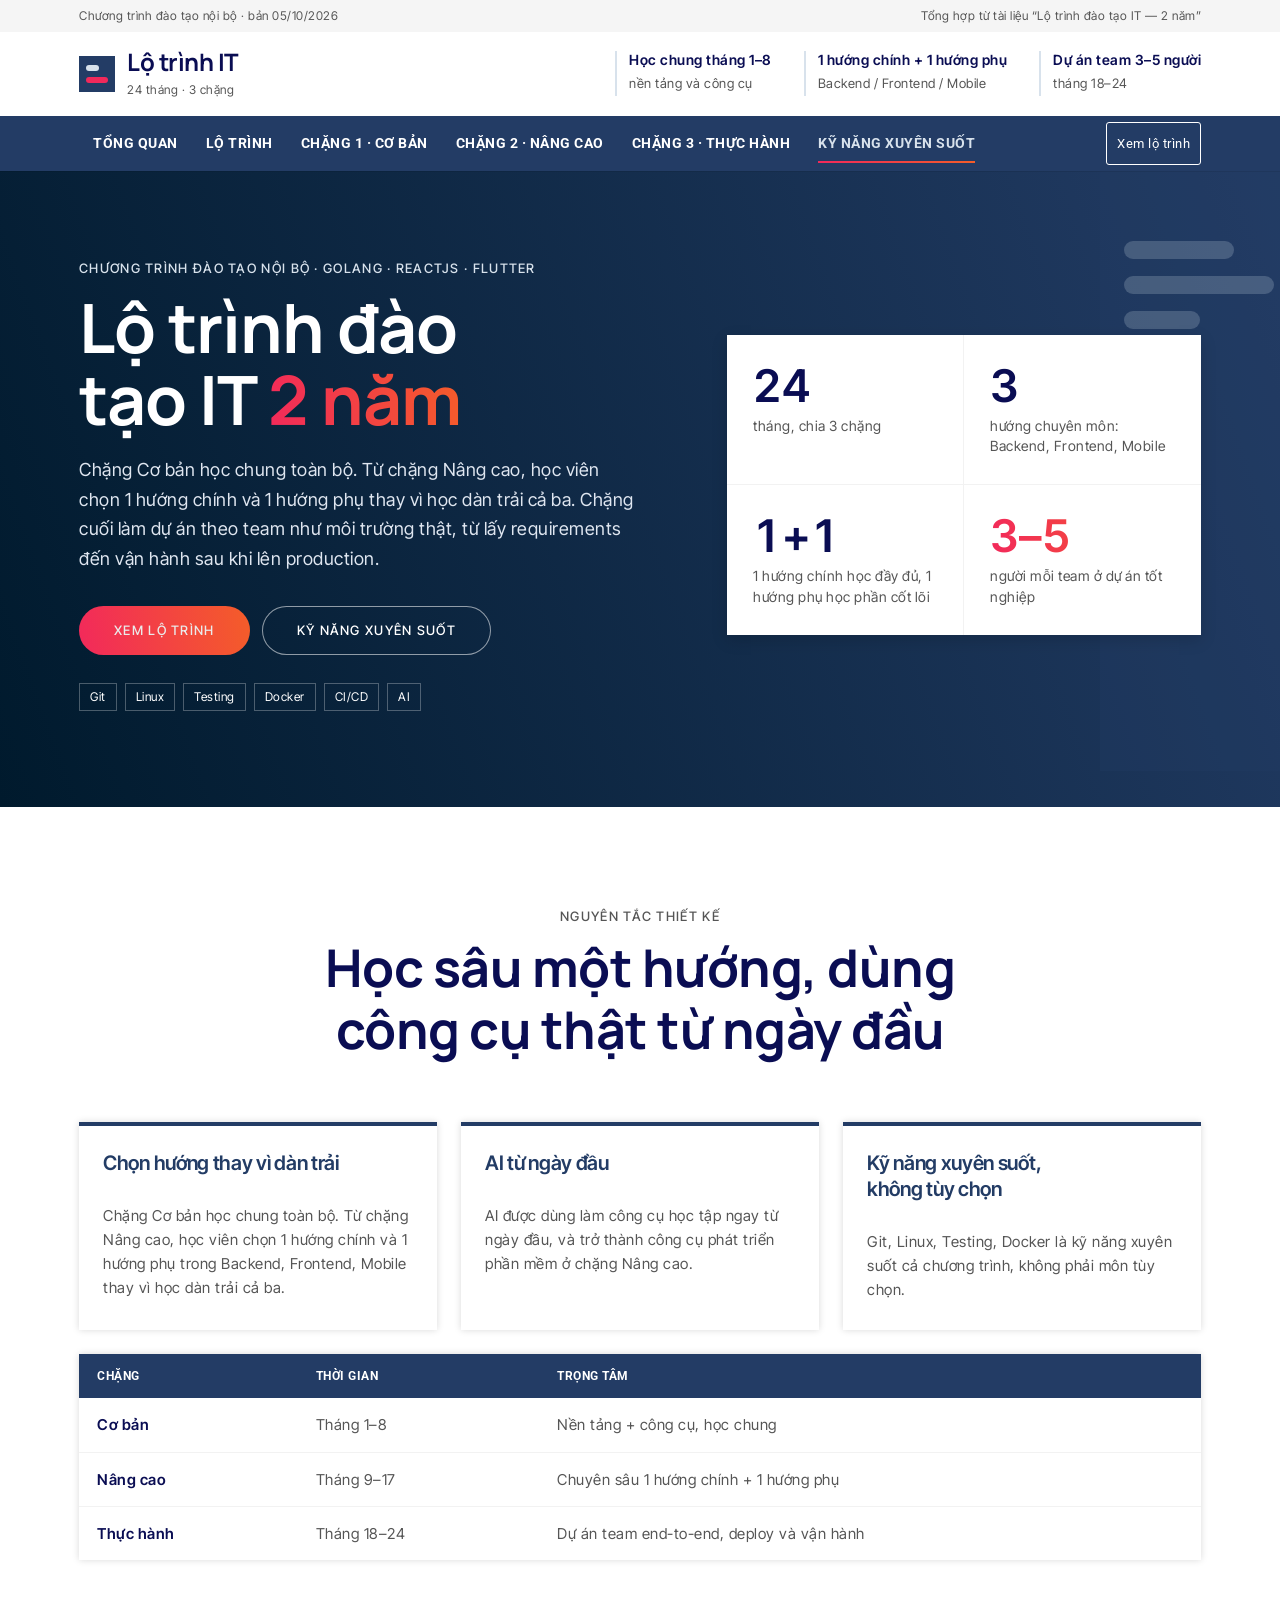
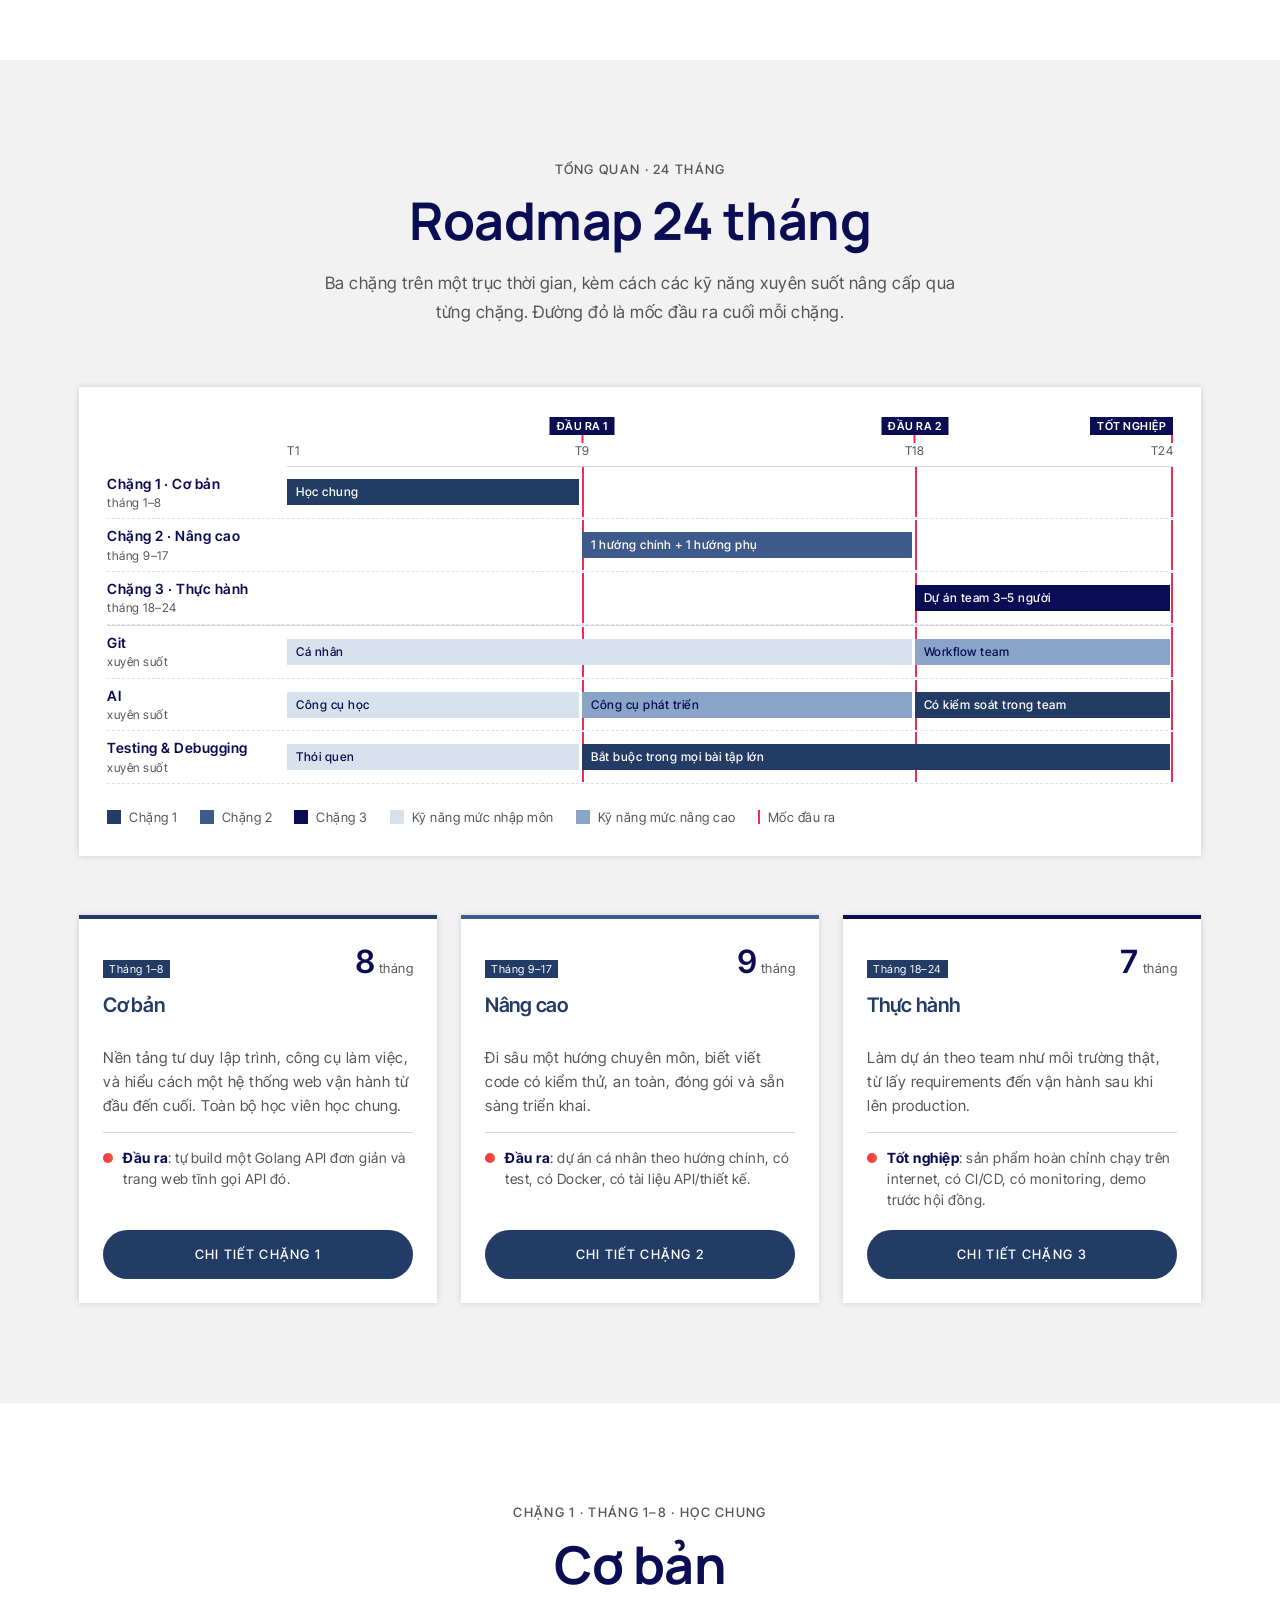
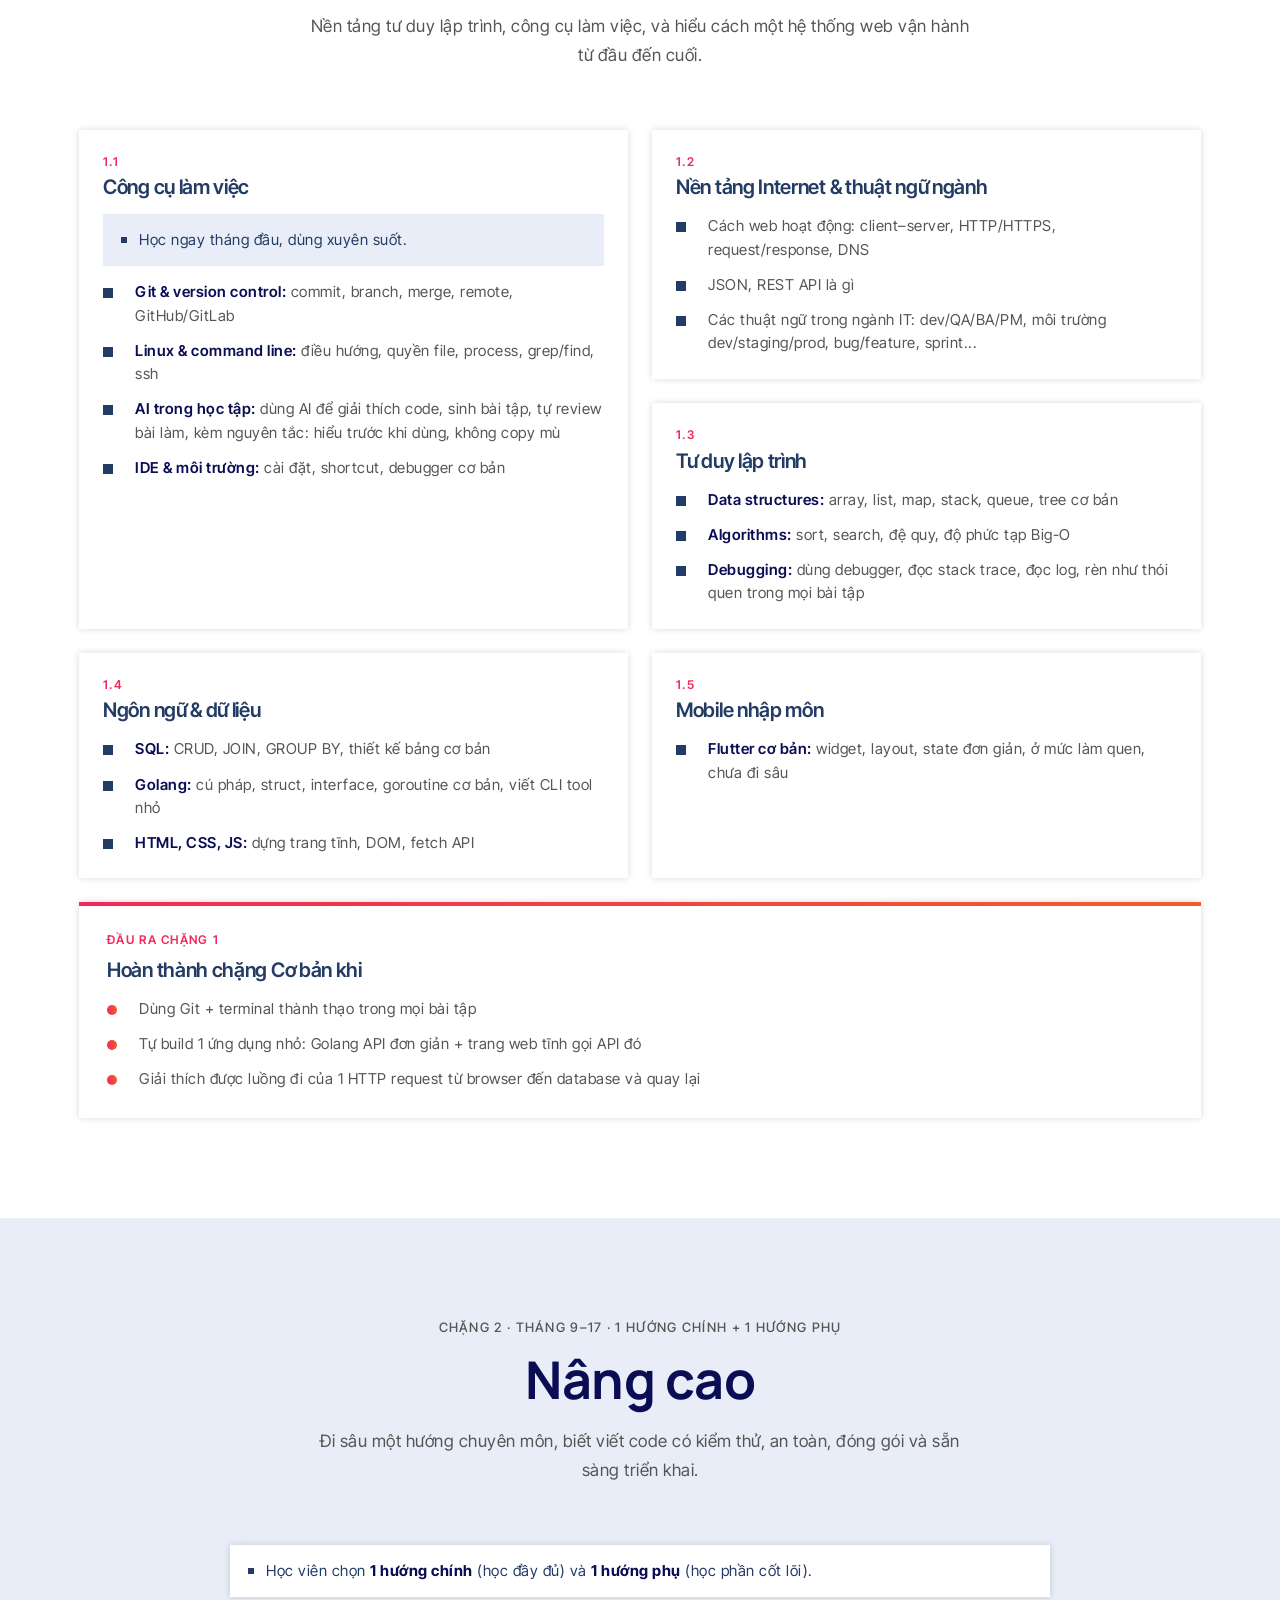
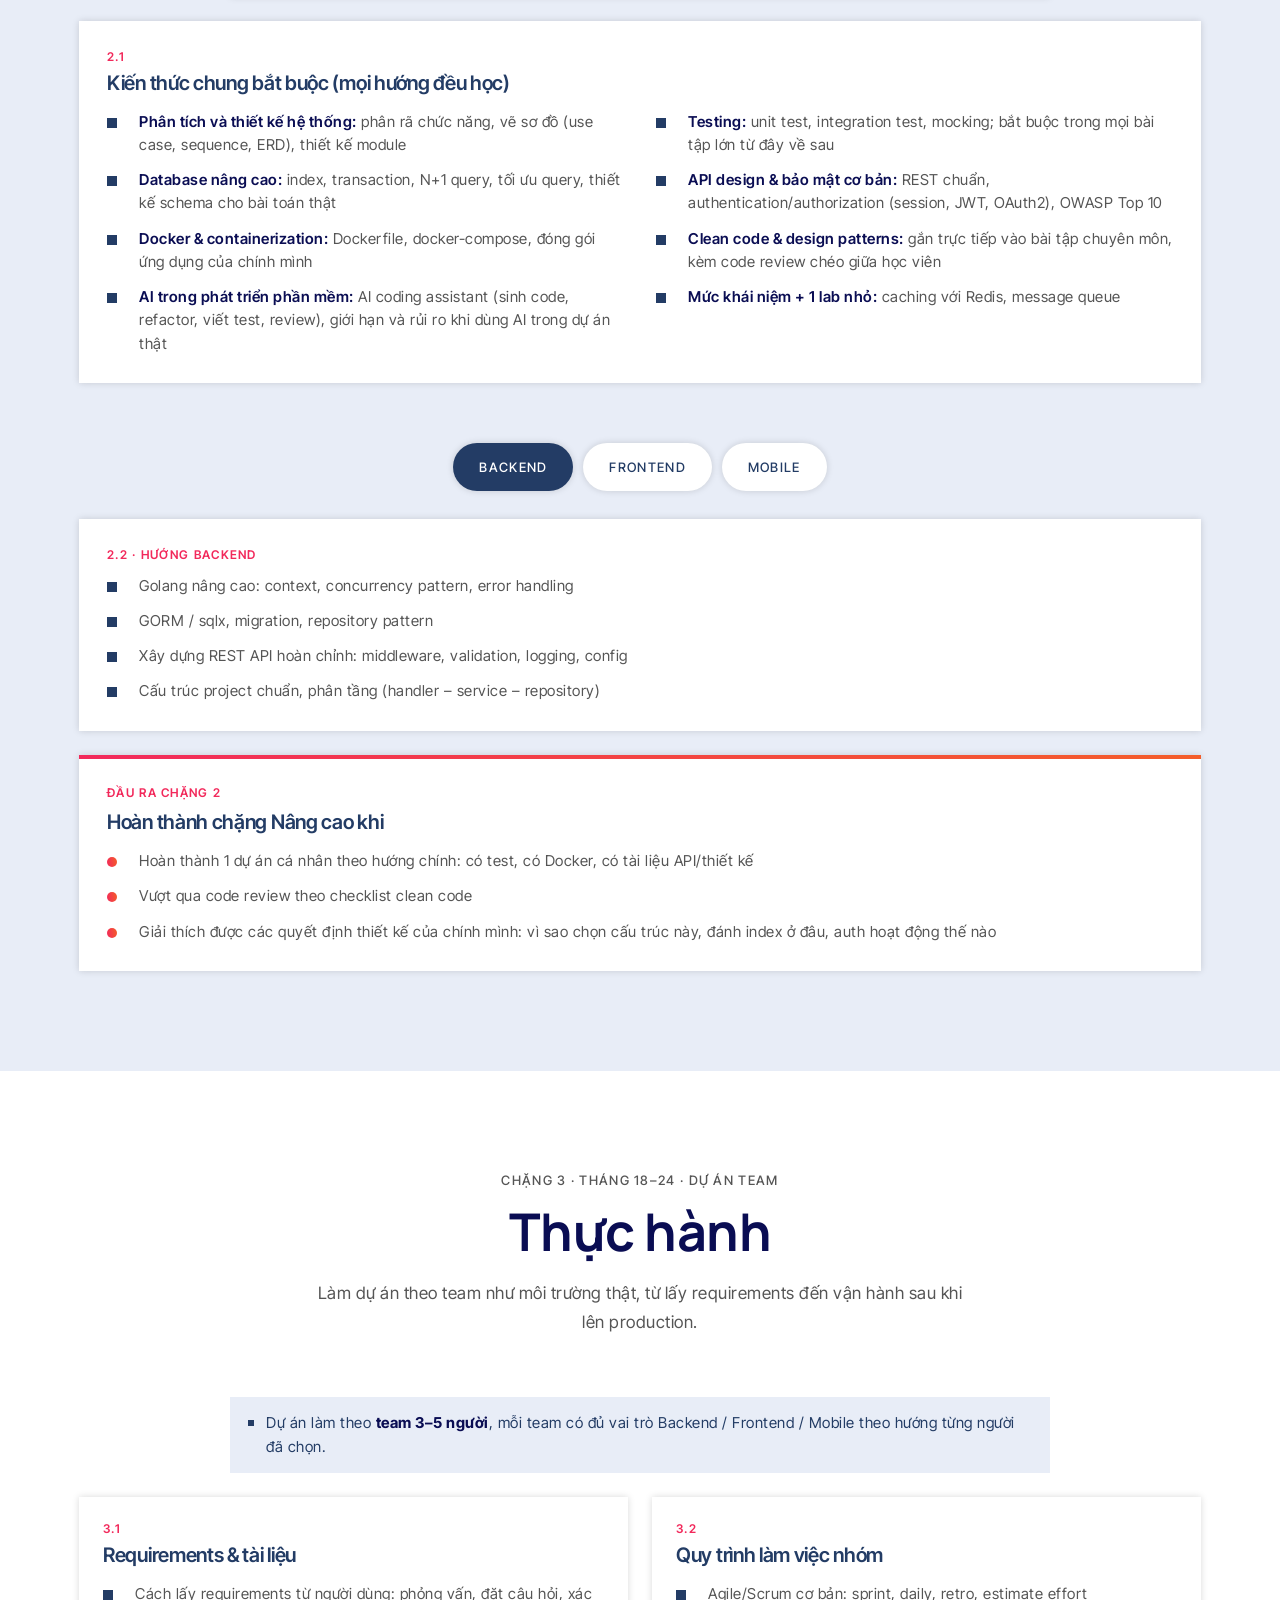
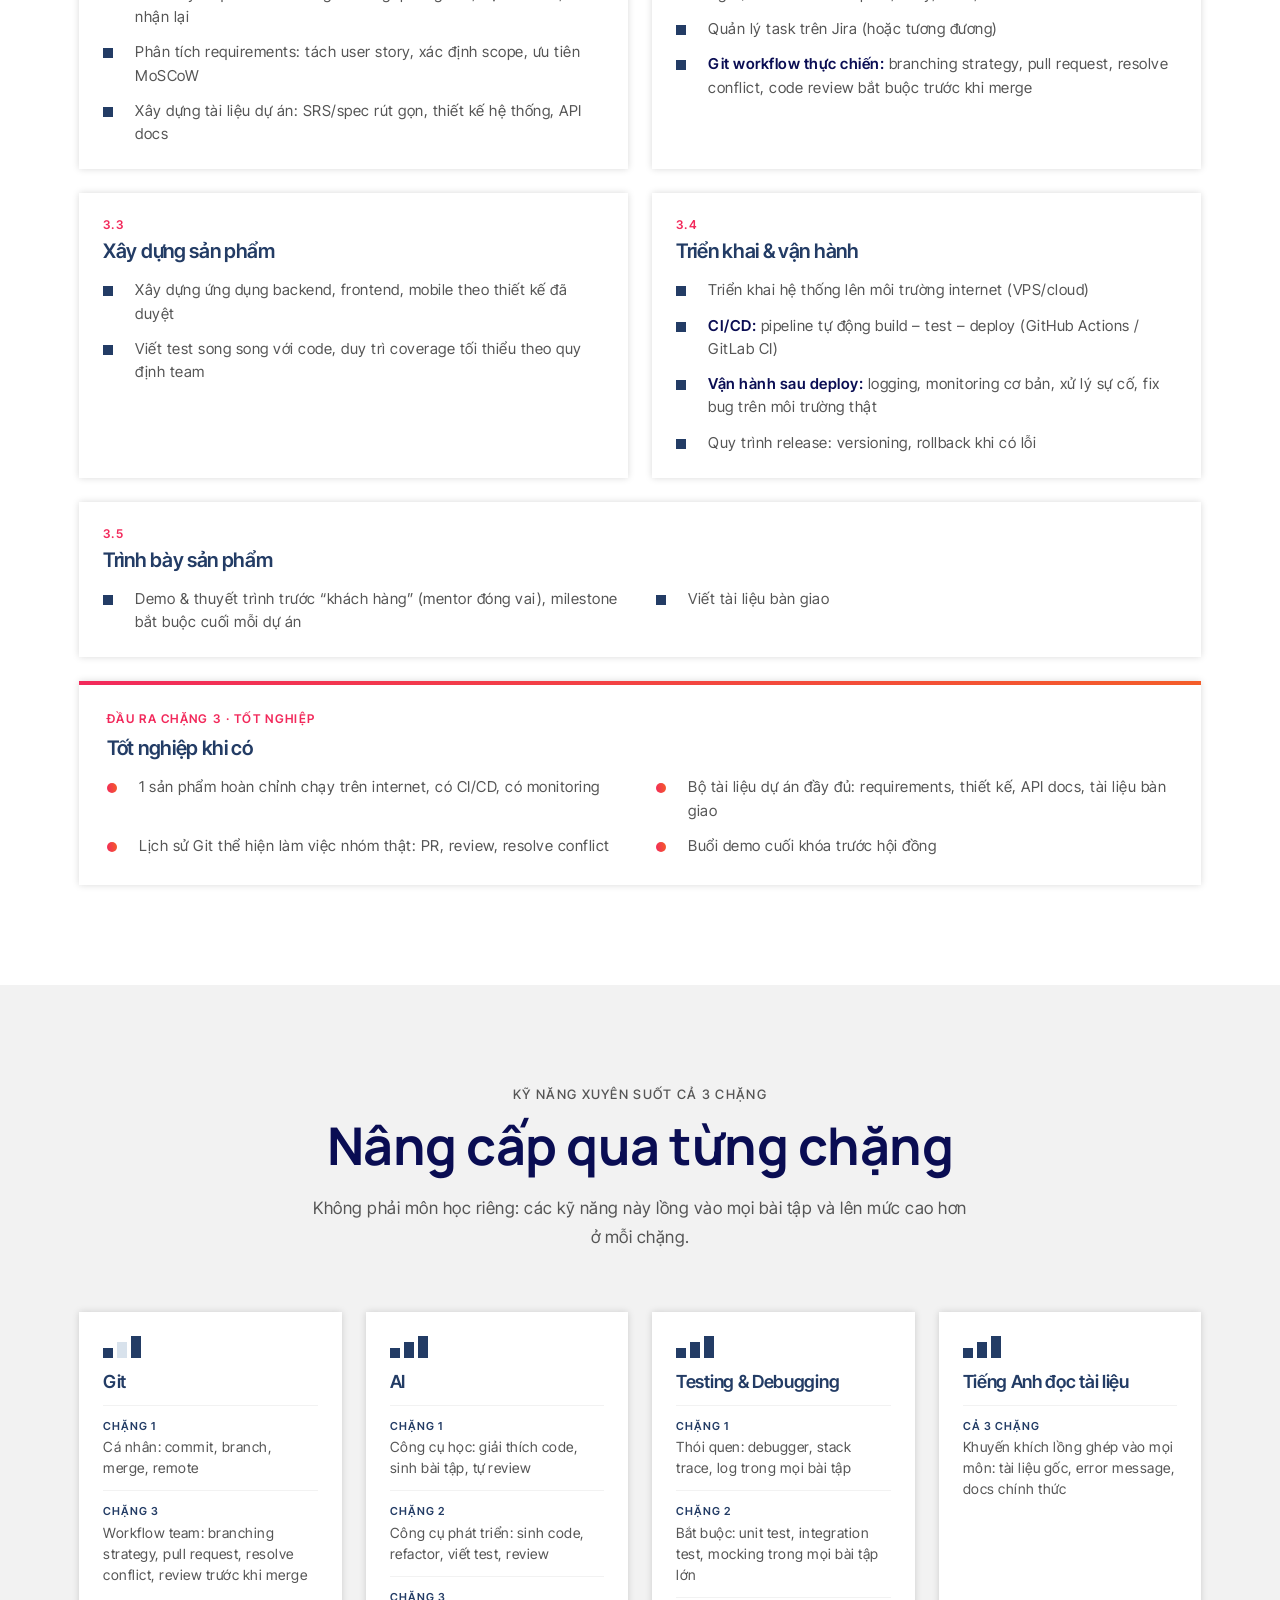
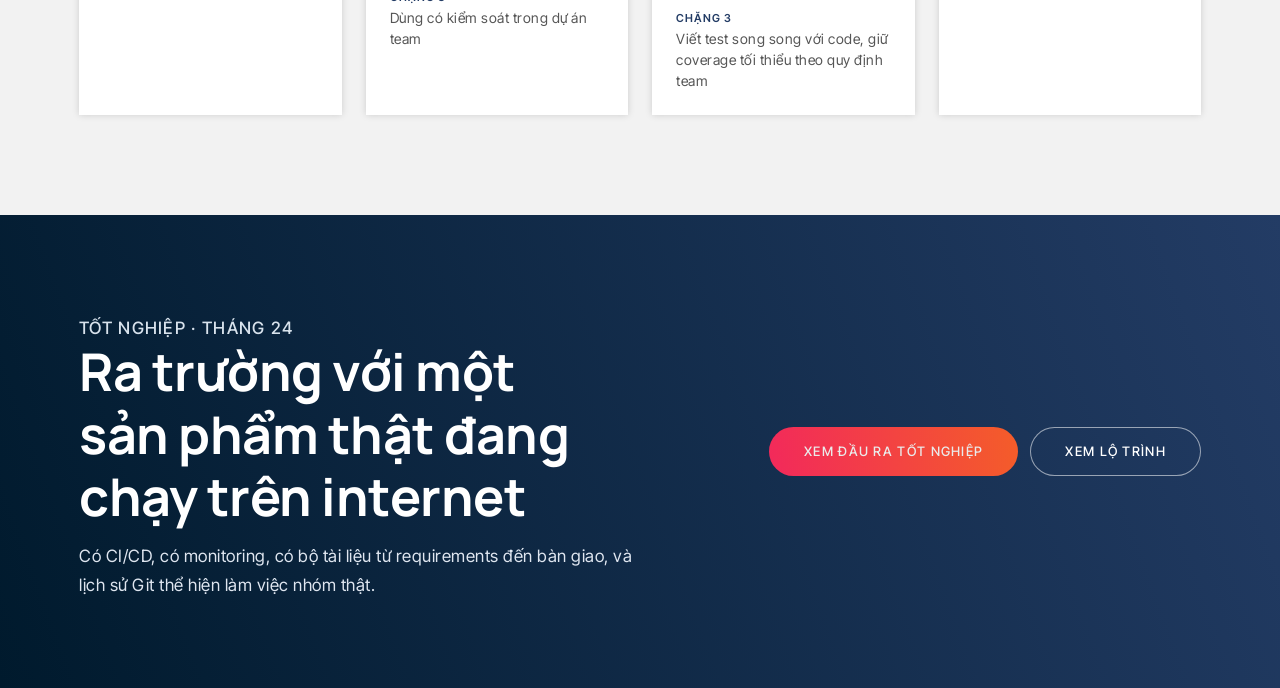
==== public/index.html @ 58aa5ccf "feat(site): restructure roadmap page into three stages Replace the phase/gate/hour-based content wit" ====
<!doctype html>
<html lang="vi">
<head>
<meta charset="utf-8">
<meta name="viewport" content="width=device-width,initial-scale=1,viewport-fit=cover">
<title>Lộ trình đào tạo IT 2 năm · UpNext</title>
<meta name="description" content="Lộ trình đào tạo IT 24 tháng: Cơ bản học chung, Nâng cao theo 1 hướng chính + 1 hướng phụ (Backend / Frontend / Mobile), Thực hành dự án team từ requirements đến vận hành production.">
<meta name="theme-color" content="#233c65">
<meta property="og:type" content="website">
<meta property="og:title" content="Lộ trình đào tạo IT 2 năm">
<meta property="og:description" content="Ba chặng Cơ bản, Nâng cao, Thực hành. Git, Linux, Testing, Docker và AI là kỹ năng xuyên suốt, không phải môn tùy chọn.">
<meta property="og:locale" content="vi_VN">
<link rel="icon" href="data:image/svg+xml,%3Csvg xmlns='http://www.w3.org/2000/svg' viewBox='0 0 32 32'%3E%3Crect width='32' height='32' fill='%23233c65'/%3E%3Crect x='7' y='19' width='18' height='6' rx='3' fill='%23f2295b'/%3E%3Crect x='7' y='8' width='11' height='6' rx='3' fill='%23d8e2ec'/%3E%3C/svg%3E">
<link rel="preconnect" href="https://fonts.googleapis.com">
<link rel="preconnect" href="https://fonts.gstatic.com" crossorigin>
<link rel="stylesheet" href="https://fonts.googleapis.com/css2?family=Inter+Tight:wght@400;500;600;700&family=Manrope:wght@700&family=Roboto:wght@400;700&display=swap">
<style>
/* ===== UpNext design tokens (upnext.vn, captured 28 Sep 2026) ===== */
:root{
  --navy-900:#0a0d53; --navy-700:#233c65; --navy-deep:#001a2d; --navy-overlay:rgba(35,60,101,.7);
  --accent-orange:#f45d29; --accent-crimson:#f2295b;
  --slate-600:#4b5863; --gray-800:#333333; --gray-600:#555555; --gray-500:#777777; --gray-300:#c4c4c4; --gray-200:#d8d8d8;
  --surface-0:#ffffff; --surface-50:#f5f5f5; --surface-100:#f2f2f2; --surface-blue-50:#e8edf7; --surface-blue-100:#d8e2ec; --surface-dark:#23282d;
  --on-accent:#eaeaea;
  --gradient-accent:linear-gradient(260deg,var(--accent-orange) 0%,var(--accent-crimson) 100%);
  --gradient-navy:linear-gradient(250deg,var(--navy-700) 0%,var(--navy-deep) 100%);
  --shadow-card:0 0 7px 0 rgba(0,0,0,.15); --shadow-card-strong:0 0 7px 0 rgba(0,0,0,.2); --shadow-float:0 5px 15px 0 rgba(0,0,0,.15);
  --space-1:2px; --space-2:6px; --space-3:10px; --space-4:18px; --space-5:24px; --space-6:35px; --space-7:60px; --space-8:100px;
  --radius-sm:3px; --radius-pill:50px;
  --font-sans:"Inter Tight",system-ui,sans-serif; --font-display:Manrope,"Inter Tight",sans-serif; --font-ui:Roboto,Arial,sans-serif;
  /* derived: mid-navy for stage 2 bars, between navy-700 and surface-blue-100 */
  --navy-500:#3d5a8a; --navy-300:#8aa4c8;
  --nav-h:55px;
  color-scheme:light;
}
*,*::before,*::after{box-sizing:border-box}
html{scroll-behavior:smooth;scroll-padding-top:calc(var(--nav-h) + 12px);-webkit-text-size-adjust:100%}
@media (prefers-reduced-motion:reduce){html{scroll-behavior:auto}}
body{margin:0;background:var(--surface-0);color:var(--gray-600);font-family:var(--font-sans);font-size:16px;line-height:1.7;letter-spacing:.5px;-webkit-font-smoothing:antialiased}
img,svg{display:block}
a{color:inherit}
h1,h2,h3,h4{margin:0;color:var(--navy-900);text-wrap:balance}
p,ul,ol{margin:0}
ul,ol{padding:0;list-style:none}
.wrap{max-width:1170px;margin:0 auto;padding-inline:24px}
.num{font-variant-numeric:tabular-nums}
.skip{position:absolute;left:-9999px;top:8px;z-index:50;background:var(--navy-900);color:#fff;padding:10px 16px;text-decoration:none}
.skip:focus{left:16px}
:focus-visible{outline:2px solid var(--navy-700);outline-offset:3px}

/* ===== type ===== */
.eyebrow{font-size:13px;line-height:1.4;letter-spacing:1.3px;text-transform:uppercase;font-weight:500;color:var(--gray-600)}
h2{font-family:var(--font-display);font-weight:700;font-size:clamp(32px,4.6vw,52px);line-height:1.2;letter-spacing:-.5px}
h3{font-size:20px;line-height:26px;font-weight:600;letter-spacing:-.3px;color:var(--navy-700)}
h3 .no{display:block;font-size:12px;line-height:1.4;letter-spacing:1.3px;font-weight:600;color:var(--accent-crimson);margin-bottom:4px}

/* ===== buttons (design-system Button) ===== */
.btn{display:inline-flex;align-items:center;justify-content:center;gap:10px;min-height:48px;border:0;cursor:pointer;text-decoration:none;font-family:var(--font-sans);font-size:13px;line-height:13px;font-weight:500;letter-spacing:1.3px;text-transform:uppercase;padding:var(--space-4) var(--space-6);border-radius:var(--radius-pill);transition:filter .2s,background-color .2s,color .2s,box-shadow .2s}
.btn-primary{color:var(--on-accent);background-color:var(--navy-700);background-image:var(--gradient-accent)}
.btn-primary:hover{filter:brightness(1.06)}
.btn-navy{color:var(--surface-0);background:var(--navy-700)}
.btn-navy:hover{background:var(--navy-900)}
.btn-ghost{color:var(--surface-0);background:transparent;box-shadow:inset 0 0 0 1px rgba(255,255,255,.55)}
.btn-ghost:hover{background:var(--surface-0);color:var(--navy-700)}
.on-dark :focus-visible{outline-color:var(--surface-0)}

/* ===== header stack: utility bar -> brand row -> navy menu ===== */
.util{background:var(--surface-50);font-size:12px;line-height:1.5;color:var(--gray-600)}
.util .wrap{display:flex;justify-content:space-between;gap:6px 16px;padding-block:7px;flex-wrap:wrap}
.brand{background:var(--surface-0)}
.brand .wrap{display:flex;align-items:center;justify-content:space-between;gap:24px;padding-block:18px}
.wordmark{display:flex;align-items:center;gap:12px;text-decoration:none}
.wordmark .mk{width:36px;height:36px}
.wordmark b{font-family:var(--font-display);font-weight:700;font-size:24px;letter-spacing:-.5px;color:var(--navy-900);line-height:1}
.wordmark span{display:block;font-size:12px;color:var(--gray-600);letter-spacing:.5px;margin-top:4px;line-height:1.2}
.brand-info{display:flex;gap:32px}
.info{border-left:2px solid var(--surface-blue-100);padding-left:12px}
.info b{display:block;font-size:14px;color:var(--navy-900);font-weight:600;line-height:1.3}
.info span{font-size:13px;color:var(--gray-600);line-height:1.3}
nav.main{position:sticky;top:0;z-index:20;background:var(--navy-700);box-shadow:0 1px 0 rgba(0,0,0,.08)}
nav.main .wrap{display:flex;align-items:center;gap:8px;min-height:var(--nav-h)}
.nav-scroll{display:flex;overflow-x:auto;scrollbar-width:none;flex:1;min-width:0;-webkit-mask-image:linear-gradient(90deg,#000 calc(100% - 28px),transparent);mask-image:linear-gradient(90deg,#000 calc(100% - 28px),transparent)}
.nav-scroll::-webkit-scrollbar{display:none}
.nav-scroll a{position:relative;font-family:var(--font-ui);font-weight:700;font-size:14px;line-height:27.2px;letter-spacing:.5px;text-transform:uppercase;color:var(--surface-0);text-decoration:none;padding:14px 14px;white-space:nowrap}
.nav-scroll a::after{content:"";position:absolute;left:14px;right:14px;bottom:8px;height:2px;background:var(--gradient-accent);transform:scaleX(0);transform-origin:left;transition:transform .2s}
.nav-scroll a:hover,.nav-scroll a[aria-current]{color:var(--surface-blue-100)}
.nav-scroll a[aria-current]::after{transform:scaleX(1)}
.nav-scroll a:focus-visible{outline:2px solid var(--surface-0);outline-offset:-4px}
.btn-outline{flex:none;font-family:var(--font-ui);font-size:13px;line-height:27.2px;letter-spacing:.5px;color:var(--surface-0);text-decoration:none;border:1px solid var(--surface-0);border-radius:var(--radius-sm);padding:7px var(--space-3);transition:background-color .2s,color .2s}
.btn-outline:hover{background:var(--surface-0);color:var(--navy-700)}
.btn-outline:focus-visible{outline-color:var(--surface-0)}

/* ===== hero ===== */
.hero{position:relative;background:var(--gradient-navy);color:#fff;overflow:hidden}
.hero-art{position:absolute;right:-40px;top:0;bottom:0;width:520px;pointer-events:none;opacity:.6}
.hero .wrap{position:relative;display:grid;grid-template-columns:1.25fr 1fr;gap:56px;align-items:center;padding-block:88px 96px}
.hero .eyebrow{color:var(--surface-blue-100)}
.hero h1{font-family:var(--font-display);font-weight:700;color:#fff;font-size:clamp(40px,6.2vw,68px);line-height:1.06;letter-spacing:-1px;margin-top:14px}
.hero h1 em{font-style:normal;background:var(--gradient-accent);-webkit-background-clip:text;background-clip:text;color:transparent}
.hero .lead{max-width:56ch;color:#dfe6f0;font-size:18px;line-height:1.65;margin-top:20px}
.hero-cta{display:flex;flex-wrap:wrap;gap:12px;margin-top:32px}
.hero-meta{display:flex;flex-wrap:wrap;gap:8px;margin-top:28px}
.chip{font-size:12px;line-height:1;letter-spacing:.5px;color:var(--surface-0);border:1px solid rgba(255,255,255,.28);padding:7px 10px}
.stats{display:grid;grid-template-columns:1fr 1fr;background:var(--surface-0);box-shadow:var(--shadow-float)}
.stat{padding:28px 26px;display:grid;gap:8px;align-content:start}
.stat:nth-child(odd){border-right:1px solid var(--surface-100)}
.stat:nth-child(-n+2){border-bottom:1px solid var(--surface-100)}
.stat b{font-size:45px;line-height:1;font-weight:600;letter-spacing:.5px;color:var(--navy-900);font-variant-numeric:tabular-nums}
.stat span{font-size:14px;line-height:1.45;color:var(--gray-600)}
.stat.gate b{background:var(--gradient-accent);-webkit-background-clip:text;background-clip:text;color:transparent}

/* ===== sections ===== */
section{padding-block:var(--space-8)}
section.tint{background:var(--surface-blue-50)}
section.band{background:var(--surface-100)}
.sec-head{text-align:center;display:grid;gap:12px;margin-bottom:var(--space-7)}
.sec-head .sub{max-width:66ch;margin:4px auto 0;font-size:17px}
.card{background:var(--surface-0);box-shadow:var(--shadow-card);padding:var(--space-5)}
.card > h3 + *{margin-top:14px}
.grid2{display:grid;grid-template-columns:1fr 1fr;gap:var(--space-5)}
.grid3{display:grid;grid-template-columns:repeat(3,1fr);gap:var(--space-5)}
.stack-col{display:grid;gap:var(--space-5);align-content:start}
.mt{margin-top:var(--space-5)}
.note{padding:14px 18px;background:var(--surface-blue-50);font-size:15px;line-height:1.6;color:var(--navy-700);display:flex;gap:12px}
.note::before{content:"";flex:none;width:6px;height:6px;margin-top:9px;background:var(--navy-700)}
.note b{color:var(--navy-900)}
section.tint .note{background:var(--surface-0);box-shadow:var(--shadow-card)}
.lead-note{max-width:820px;margin:0 auto var(--space-5)}

/* principles */
.pillars{display:grid;grid-template-columns:repeat(3,1fr);gap:var(--space-5)}
.pillar{display:grid;gap:14px;align-content:start;padding:28px var(--space-5);position:relative;transition:box-shadow .2s,transform .2s}
.pillar::before{content:"";position:absolute;inset:0 0 auto 0;height:4px;background:var(--navy-700)}
.pillar:hover{box-shadow:var(--shadow-card-strong);transform:translateY(-2px)}
.pillar p{font-size:15px;line-height:1.6}

/* gantt */
.gantt{position:relative}
.g-axis,.g-row{display:grid;grid-template-columns:180px 1fr;align-items:center}
.ticks{position:relative;height:52px;border-bottom:1px solid var(--gray-200)}
.ticks span{position:absolute;bottom:4px;transform:translateX(-50%);font-size:12px;color:var(--gray-600)}
.ticks span.first{transform:none}.ticks span.last{transform:translateX(-100%)}
.gate-lbl{position:absolute;top:2px;transform:translateX(-50%);font-size:11px;line-height:18px;font-weight:600;letter-spacing:.5px;text-transform:uppercase;color:#fff;background:var(--navy-900);padding:0 7px;white-space:nowrap}
.gate-lbl::after{content:"";position:absolute;left:50%;top:100%;width:2px;height:8px;margin-left:-1px;background:var(--accent-crimson)}
.gate-lbl.last{transform:translateX(-100%)}.gate-lbl.last::after{left:auto;right:0}
.g-row{min-height:50px;border-bottom:1px dashed var(--surface-blue-100)}
.g-row.sep{border-top:1px solid var(--gray-200)}
.lab{font-size:14px;font-weight:600;color:var(--navy-900);line-height:1.3;padding:8px 12px 8px 0}
.lab small{display:block;font-weight:400;color:var(--gray-600);font-size:12px;margin-top:2px}
.g-track{position:relative;height:50px}
.g-track .gl{position:absolute;top:0;bottom:0;border-left:2px solid var(--accent-crimson)}
.g-track .gl.end{margin-left:-2px}
.bar{position:absolute;top:12px;height:26px;background:var(--navy-700);color:#fff;font-size:12px;line-height:26px;font-weight:500;padding:0 9px;white-space:nowrap;overflow:hidden;text-overflow:ellipsis;z-index:1}
.bar.p2{background:var(--navy-500)}.bar.p3{background:var(--navy-900)}
.bar.lite{background:var(--surface-blue-100);color:var(--navy-900)}
.bar.mid{background:var(--navy-300);color:var(--navy-900)}
.legend{display:flex;flex-wrap:wrap;gap:10px 22px;margin-top:22px;font-size:13px;color:var(--gray-600)}
.legend span{display:inline-flex;align-items:center;gap:8px}
.legend i{display:inline-block;width:14px;height:14px}

/* stage cards */
.phases{display:grid;grid-template-columns:repeat(3,1fr);gap:var(--space-5);margin-top:var(--space-7)}
.phase{display:flex;flex-direction:column;gap:14px;position:relative;padding-top:30px}
.phase .btn{margin-top:auto}
.phase .idx{position:absolute;top:-1px;left:0;right:0;height:4px;background:var(--navy-700)}
.phase:nth-child(2) .idx{background:var(--navy-500)}.phase:nth-child(3) .idx{background:var(--navy-900)}
.phase .top{display:flex;justify-content:space-between;align-items:baseline;gap:10px}
.tag{display:inline-block;font-size:11px;line-height:14px;letter-spacing:.5px;color:#fff;background:var(--navy-700);padding:var(--space-1) var(--space-2)}
.phase .hrs{font-size:32px;line-height:1;font-weight:600;color:var(--navy-900);font-variant-numeric:tabular-nums}
.phase .hrs small{font-size:13px;color:var(--gray-600);font-weight:400}
.phase .out{font-size:15px;line-height:1.6}
.phase .gate{display:flex;gap:10px;border-top:1px solid var(--gray-200);padding-top:14px;margin-bottom:6px;font-size:14px;line-height:1.5}
.phase .gate b{color:var(--navy-900)}
.gate-dot{flex:none;width:10px;height:10px;margin-top:6px;border-radius:50%;background:var(--gradient-accent)}

/* tables -> cards on mobile */
.tbl{box-shadow:var(--shadow-card);background:var(--surface-0)}
table{width:100%;border-collapse:collapse;font-size:15px;line-height:1.55}
th{font-family:var(--font-ui);font-size:12px;letter-spacing:.5px;text-transform:uppercase;text-align:left;color:#fff;background:var(--navy-700);padding:13px 18px;font-weight:700}
td{padding:15px 18px;border-bottom:1px solid var(--surface-100);vertical-align:top}
tr:last-child td{border-bottom:0}
td:first-child{font-weight:600;color:var(--navy-900)}

/* tabs */
.tabs{display:flex;gap:10px;justify-content:center;flex-wrap:wrap;margin-bottom:28px}
.tab{font-family:var(--font-sans);font-size:13px;font-weight:500;letter-spacing:1.3px;text-transform:uppercase;border:0;cursor:pointer;min-height:48px;padding:14px 26px;border-radius:var(--radius-pill);background:var(--surface-0);color:var(--navy-700);box-shadow:var(--shadow-card);transition:background-color .2s,color .2s}
.tab:hover{background:var(--surface-blue-50)}
.tab[aria-selected="true"]{background:var(--navy-700);color:#fff}
.spec{padding:28px}
.spec .no{display:block;font-size:12px;line-height:1.4;letter-spacing:1.3px;font-weight:600;color:var(--accent-crimson);margin-bottom:10px;text-transform:uppercase}

/* lists */
.checks{display:grid;gap:12px}
.checks li{display:grid;grid-template-columns:20px 1fr;gap:12px;font-size:15px;line-height:1.55}
.checks li::before{content:"";width:10px;height:10px;margin-top:8px;background:var(--navy-700)}
.checks b{color:var(--navy-900);font-weight:600}
.checks.two{grid-template-columns:1fr 1fr;gap:12px 32px}

/* outcomes */
.outcome{position:relative;overflow:hidden;padding:28px}
.outcome::before{content:"";position:absolute;inset:0 0 auto 0;height:4px;background:var(--gradient-accent)}
.outcome .k{font-size:12px;letter-spacing:1.3px;text-transform:uppercase;font-weight:600;color:var(--accent-crimson)}
.outcome h3{margin-top:6px}
.outcome .checks li::before{border-radius:50%;background:var(--gradient-accent)}

/* cross-cutting skills */
.skills{display:grid;grid-template-columns:repeat(4,1fr);gap:var(--space-5)}
.skill{background:var(--surface-0);box-shadow:var(--shadow-card);padding:var(--space-5);display:grid;gap:12px;align-content:start}
.skill-lvl{display:flex;gap:4px;align-items:flex-end;height:22px}
.skill-lvl i{width:10px;background:var(--surface-blue-100)}
.skill-lvl i:nth-child(1){height:10px}.skill-lvl i:nth-child(2){height:16px}.skill-lvl i:nth-child(3){height:22px}
.skill-lvl i.on{background:var(--navy-700)}
.skill h3{font-size:18px;line-height:1.3}
.stage{font-size:14px;line-height:1.5;border-top:1px solid var(--surface-100);padding-top:12px}
.stage b{display:block;font-size:11px;letter-spacing:1px;text-transform:uppercase;font-weight:600;color:var(--navy-700);margin-bottom:2px}

/* closing CTA */
.cta{background:var(--gradient-navy);color:#fff;padding-block:88px}
.cta .wrap{display:grid;grid-template-columns:1.3fr 1fr;gap:40px;align-items:center}
.cta h2{color:#fff}
.cta p{color:#dfe6f0;font-size:17px;margin-top:14px;max-width:56ch}
.cta .hero-cta{justify-content:flex-end;margin-top:0}

/* reveal (progressive: only hidden when JS + motion allowed) */
@media (prefers-reduced-motion:no-preference){
  .js .reveal{opacity:0;transform:translateY(14px);transition:opacity .5s ease-out,transform .5s ease-out}
  .js .reveal.in{opacity:1;transform:none}
}

/* ===== responsive ===== */
@media (max-width:1024px){
  .brand-info .info:nth-child(2){display:none}
  .hero .wrap{grid-template-columns:1fr;gap:44px;padding-block:72px 80px}
  .hero-art{display:none}
  .skills{grid-template-columns:1fr 1fr}
  .grid3{grid-template-columns:1fr 1fr}
  .cta .wrap{grid-template-columns:1fr}
  .cta .hero-cta{justify-content:flex-start}
}
@media (max-width:900px){
  .phases,.grid2,.pillars{grid-template-columns:1fr}
  .checks.two{grid-template-columns:1fr}
  /* gantt: labels above bars, no horizontal scroll */
  .g-axis,.g-row{grid-template-columns:1fr}
  .g-axis > div:first-child{display:none}
  .g-row{border-bottom:0;padding-top:6px}
  .g-row.sep{border-top:0}
  .lab{padding:0;display:flex;gap:8px;align-items:baseline}
  .lab small{display:inline;margin:0}
  .g-track{height:38px;border-bottom:1px dashed var(--surface-blue-100)}
  .bar{top:6px}
  .bar span{display:none}
}
@media (max-width:720px){
  .wrap{padding-inline:16px}
  section{padding-block:64px}
  .sec-head{margin-bottom:40px}
  .brand-info{display:none}
  .skills,.grid3{grid-template-columns:1fr}
  .stat{padding:20px 18px}.stat b{font-size:36px}
  .spec,.outcome{padding:var(--space-5) 18px}
  .tab{flex:1 1 auto;padding:14px 18px}
  .btn{width:100%}
  .hero-cta{flex-direction:column}
  .btn-outline{display:none}
  /* tables become stacked cards */
  .tbl{background:transparent;box-shadow:none}
  table,tbody,tr,td{display:block}
  thead{position:absolute;width:1px;height:1px;overflow:hidden;clip:rect(0 0 0 0)}
  tr{background:var(--surface-0);box-shadow:var(--shadow-card);margin-bottom:14px;padding:6px 0}
  td{border:0;padding:6px 18px;display:grid;grid-template-columns:96px 1fr;gap:10px}
  td::before{content:attr(data-label);font-family:var(--font-ui);font-size:11px;font-weight:700;letter-spacing:.5px;text-transform:uppercase;color:var(--gray-600);padding-top:3px}
  td:first-child{font-size:16px}
}
</style>
</head>
<body>
<a class="skip" href="#noi-dung">Bỏ qua đến nội dung</a>

<div class="util"><div class="wrap"><span>Chương trình đào tạo nội bộ · bản 05/10/2026</span><span>Tổng hợp từ tài liệu “Lộ trình đào tạo IT — 2 năm”</span></div></div>

<div class="brand"><div class="wrap">
  <a class="wordmark" href="#top" aria-label="Lộ trình IT 2 năm, về đầu trang">
    <svg class="mk" viewBox="0 0 36 36" aria-hidden="true"><rect width="36" height="36" fill="#233c65"/><rect x="7" y="9" width="13" height="6" rx="3" fill="#d8e2ec"/><rect x="7" y="21" width="22" height="6" rx="3" fill="#f2295b"/></svg>
    <div><b>Lộ trình IT</b><span>24 tháng · 3 chặng</span></div>
  </a>
  <div class="brand-info">
    <div class="info"><b>Học chung tháng 1–8</b><span>nền tảng và công cụ</span></div>
    <div class="info"><b>1 hướng chính + 1 hướng phụ</b><span>Backend / Frontend / Mobile</span></div>
    <div class="info"><b>Dự án team 3–5 người</b><span>tháng 18–24</span></div>
  </div>
</div></div>

<nav class="main" aria-label="Mục lục"><div class="wrap">
  <div class="nav-scroll"><a href="#tong-quan">Tổng quan</a><a href="#lo-trinh">Lộ trình</a><a href="#chang-1">Chặng 1 · Cơ bản</a><a href="#chang-2">Chặng 2 · Nâng cao</a><a href="#chang-3">Chặng 3 · Thực hành</a><a href="#xuyen-suot">Kỹ năng xuyên suốt</a></div>
  <a class="btn-outline" href="#lo-trinh">Xem lộ trình</a>
</div></nav>

<main id="noi-dung">
<header class="hero on-dark" id="top">
  <svg class="hero-art" viewBox="0 0 520 600" preserveAspectRatio="xMaxYMid slice" aria-hidden="true">
    <rect x="300" y="0" width="200" height="600" fill="#233c65" opacity=".55"/>
    <rect x="324" y="70" width="110" height="18" rx="9" fill="#d8e2ec" opacity=".35"/>
    <rect x="324" y="105" width="150" height="18" rx="9" fill="#d8e2ec" opacity=".35"/>
    <rect x="324" y="140" width="76" height="18" rx="9" fill="#d8e2ec" opacity=".35"/>
  </svg>
  <div class="wrap">
    <div class="reveal">
      <p class="eyebrow">Chương trình đào tạo nội bộ · Golang · ReactJS · Flutter</p>
      <h1>Lộ trình đào tạo IT <em>2 năm</em></h1>
      <p class="lead">Chặng Cơ bản học chung toàn bộ. Từ chặng Nâng cao, học viên chọn 1 hướng chính và 1 hướng phụ thay vì học dàn trải cả ba. Chặng cuối làm dự án theo team như môi trường thật, từ lấy requirements đến vận hành sau khi lên production.</p>
      <div class="hero-cta">
        <a class="btn btn-primary" href="#lo-trinh">Xem lộ trình</a>
        <a class="btn btn-ghost" href="#xuyen-suot">Kỹ năng xuyên suốt</a>
      </div>
      <div class="hero-meta"><span class="chip">Git</span><span class="chip">Linux</span><span class="chip">Testing</span><span class="chip">Docker</span><span class="chip">CI/CD</span><span class="chip">AI</span></div>
    </div>
    <div class="stats reveal">
      <div class="stat"><b>24</b><span>tháng, chia 3 chặng</span></div>
      <div class="stat"><b>3</b><span>hướng chuyên môn: Backend, Frontend, Mobile</span></div>
      <div class="stat"><b>1+1</b><span>1 hướng chính học đầy đủ, 1 hướng phụ học phần cốt lõi</span></div>
      <div class="stat gate"><b>3–5</b><span>người mỗi team ở dự án tốt nghiệp</span></div>
    </div>
  </div>
</header>

<section id="tong-quan"><div class="wrap">
  <header class="sec-head reveal"><p class="eyebrow">Nguyên tắc thiết kế</p><h2>Học sâu một hướng, dùng công cụ thật từ ngày đầu</h2></header>
  <div class="pillars">
    <article class="card pillar reveal"><h3>Chọn hướng thay vì dàn trải</h3><p>Chặng Cơ bản học chung toàn bộ. Từ chặng Nâng cao, học viên chọn 1 hướng chính và 1 hướng phụ trong Backend, Frontend, Mobile thay vì học dàn trải cả ba.</p></article>
    <article class="card pillar reveal"><h3>AI từ ngày đầu</h3><p>AI được dùng làm công cụ học tập ngay từ ngày đầu, và trở thành công cụ phát triển phần mềm ở chặng Nâng cao.</p></article>
    <article class="card pillar reveal"><h3>Kỹ năng xuyên suốt, không tùy chọn</h3><p>Git, Linux, Testing, Docker là kỹ năng xuyên suốt cả chương trình, không phải môn tùy chọn.</p></article>
  </div>

  <div class="tbl reveal mt"><table>
    <thead><tr><th>Chặng</th><th>Thời gian</th><th>Trọng tâm</th></tr></thead>
    <tbody>
      <tr><td data-label="Chặng">Cơ bản</td><td data-label="Thời gian">Tháng 1–8</td><td data-label="Trọng tâm">Nền tảng + công cụ, học chung</td></tr>
      <tr><td data-label="Chặng">Nâng cao</td><td data-label="Thời gian">Tháng 9–17</td><td data-label="Trọng tâm">Chuyên sâu 1 hướng chính + 1 hướng phụ</td></tr>
      <tr><td data-label="Chặng">Thực hành</td><td data-label="Thời gian">Tháng 18–24</td><td data-label="Trọng tâm">Dự án team end-to-end, deploy và vận hành</td></tr>
    </tbody></table></div>
</div></section>

<section id="lo-trinh" class="band"><div class="wrap">
  <header class="sec-head reveal"><p class="eyebrow">Tổng quan · 24 tháng</p><h2>Roadmap 24 tháng</h2><p class="sub">Ba chặng trên một trục thời gian, kèm cách các kỹ năng xuyên suốt nâng cấp qua từng chặng. Đường đỏ là mốc đầu ra cuối mỗi chặng.</p></header>
  <div class="card reveal" style="padding:28px">
    <div class="gantt" role="img" aria-label="Biểu đồ 24 tháng: Cơ bản tháng 1–8, Nâng cao tháng 9–17, Thực hành tháng 18–24; Git, AI, Testing nâng cấp qua từng chặng">
      <div class="g-axis" aria-hidden="true"><div></div><div class="ticks">
        <span class="first" style="left:0%">T1</span><span style="left:33.3333%">T9</span><span style="left:70.8333%">T18</span><span class="last" style="left:100%">T24</span>
        <b class="gate-lbl" style="left:33.3333%">Đầu ra 1</b><b class="gate-lbl" style="left:70.8333%">Đầu ra 2</b><b class="gate-lbl last" style="left:100%">Tốt nghiệp</b>
      </div></div>
      <div class="g-row"><div class="lab">Chặng 1 · Cơ bản<small>tháng 1–8</small></div><div class="g-track"><i class="gl" style="left:33.3333%"></i><i class="gl" style="left:70.8333%"></i><i class="gl end" style="left:100%"></i><div class="bar" style="left:0%;width:calc(33.3333% - 3px)"><span>Học chung</span></div></div></div>
      <div class="g-row"><div class="lab">Chặng 2 · Nâng cao<small>tháng 9–17</small></div><div class="g-track"><i class="gl" style="left:33.3333%"></i><i class="gl" style="left:70.8333%"></i><i class="gl end" style="left:100%"></i><div class="bar p2" style="left:33.3333%;width:calc(37.5% - 3px)"><span>1 hướng chính + 1 hướng phụ</span></div></div></div>
      <div class="g-row"><div class="lab">Chặng 3 · Thực hành<small>tháng 18–24</small></div><div class="g-track"><i class="gl" style="left:33.3333%"></i><i class="gl" style="left:70.8333%"></i><i class="gl end" style="left:100%"></i><div class="bar p3" style="left:70.8333%;width:calc(29.1667% - 3px)"><span>Dự án team 3–5 người</span></div></div></div>
      <div class="g-row sep"><div class="lab">Git<small>xuyên suốt</small></div><div class="g-track"><i class="gl" style="left:33.3333%"></i><i class="gl" style="left:70.8333%"></i><i class="gl end" style="left:100%"></i><div class="bar lite" style="left:0%;width:calc(70.8333% - 3px)"><span>Cá nhân</span></div><div class="bar mid" style="left:70.8333%;width:calc(29.1667% - 3px)"><span>Workflow team</span></div></div></div>
      <div class="g-row"><div class="lab">AI<small>xuyên suốt</small></div><div class="g-track"><i class="gl" style="left:33.3333%"></i><i class="gl" style="left:70.8333%"></i><i class="gl end" style="left:100%"></i><div class="bar lite" style="left:0%;width:calc(33.3333% - 3px)"><span>Công cụ học</span></div><div class="bar mid" style="left:33.3333%;width:calc(37.5% - 3px)"><span>Công cụ phát triển</span></div><div class="bar" style="left:70.8333%;width:calc(29.1667% - 3px)"><span>Có kiểm soát trong team</span></div></div></div>
      <div class="g-row"><div class="lab">Testing &amp; Debugging<small>xuyên suốt</small></div><div class="g-track"><i class="gl" style="left:33.3333%"></i><i class="gl" style="left:70.8333%"></i><i class="gl end" style="left:100%"></i><div class="bar lite" style="left:0%;width:calc(33.3333% - 3px)"><span>Thói quen</span></div><div class="bar" style="left:33.3333%;width:calc(66.6667% - 3px)"><span>Bắt buộc trong mọi bài tập lớn</span></div></div></div>
    </div>
    <div class="legend">
      <span><i style="background:var(--navy-700)"></i>Chặng 1</span>
      <span><i style="background:var(--navy-500)"></i>Chặng 2</span>
      <span><i style="background:var(--navy-900)"></i>Chặng 3</span>
      <span><i style="background:var(--surface-blue-100)"></i>Kỹ năng mức nhập môn</span>
      <span><i style="background:var(--navy-300)"></i>Kỹ năng mức nâng cao</span>
      <span><i style="width:2px;background:var(--accent-crimson)"></i>Mốc đầu ra</span>
    </div>
  </div>

  <div class="phases">
    <article class="card phase reveal"><span class="idx"></span>
      <div class="top"><span class="tag">Tháng 1–8</span><span class="hrs">8<small> tháng</small></span></div>
      <h3>Cơ bản</h3>
      <p class="out">Nền tảng tư duy lập trình, công cụ làm việc, và hiểu cách một hệ thống web vận hành từ đầu đến cuối. Toàn bộ học viên học chung.</p>
      <p class="gate"><i class="gate-dot"></i><span><b>Đầu ra</b>: tự build một Golang API đơn giản và trang web tĩnh gọi API đó.</span></p>
      <a class="btn btn-navy" href="#chang-1">Chi tiết chặng 1</a>
    </article>
    <article class="card phase reveal"><span class="idx"></span>
      <div class="top"><span class="tag">Tháng 9–17</span><span class="hrs">9<small> tháng</small></span></div>
      <h3>Nâng cao</h3>
      <p class="out">Đi sâu một hướng chuyên môn, biết viết code có kiểm thử, an toàn, đóng gói và sẵn sàng triển khai.</p>
      <p class="gate"><i class="gate-dot"></i><span><b>Đầu ra</b>: dự án cá nhân theo hướng chính, có test, có Docker, có tài liệu API/thiết kế.</span></p>
      <a class="btn btn-navy" href="#chang-2">Chi tiết chặng 2</a>
    </article>
    <article class="card phase reveal"><span class="idx"></span>
      <div class="top"><span class="tag">Tháng 18–24</span><span class="hrs">7<small> tháng</small></span></div>
      <h3>Thực hành</h3>
      <p class="out">Làm dự án theo team như môi trường thật, từ lấy requirements đến vận hành sau khi lên production.</p>
      <p class="gate"><i class="gate-dot"></i><span><b>Tốt nghiệp</b>: sản phẩm hoàn chỉnh chạy trên internet, có CI/CD, có monitoring, demo trước hội đồng.</span></p>
      <a class="btn btn-navy" href="#chang-3">Chi tiết chặng 3</a>
    </article>
  </div>
</div></section>

<section id="chang-1"><div class="wrap">
  <header class="sec-head reveal"><p class="eyebrow">Chặng 1 · Tháng 1–8 · Học chung</p><h2>Cơ bản</h2><p class="sub">Nền tảng tư duy lập trình, công cụ làm việc, và hiểu cách một hệ thống web vận hành từ đầu đến cuối.</p></header>
  <div class="grid2">
    <div class="card reveal"><h3><span class="no">1.1</span>Công cụ làm việc</h3>
      <p class="note" style="margin-bottom:14px">Học ngay tháng đầu, dùng xuyên suốt.</p>
      <ul class="checks">
        <li><span><b>Git &amp; version control:</b> commit, branch, merge, remote, GitHub/GitLab</span></li>
        <li><span><b>Linux &amp; command line:</b> điều hướng, quyền file, process, grep/find, ssh</span></li>
        <li><span><b>AI trong học tập:</b> dùng AI để giải thích code, sinh bài tập, tự review bài làm, kèm nguyên tắc: hiểu trước khi dùng, không copy mù</span></li>
        <li><span><b>IDE &amp; môi trường:</b> cài đặt, shortcut, debugger cơ bản</span></li>
      </ul></div>
    <div class="stack-col">
      <div class="card reveal"><h3><span class="no">1.2</span>Nền tảng Internet &amp; thuật ngữ ngành</h3>
        <ul class="checks">
          <li><span>Cách web hoạt động: client–server, HTTP/HTTPS, request/response, DNS</span></li>
          <li><span>JSON, REST API là gì</span></li>
          <li><span>Các thuật ngữ trong ngành IT: dev/QA/BA/PM, môi trường dev/staging/prod, bug/feature, sprint...</span></li>
        </ul></div>
      <div class="card reveal"><h3><span class="no">1.3</span>Tư duy lập trình</h3>
        <ul class="checks">
          <li><span><b>Data structures:</b> array, list, map, stack, queue, tree cơ bản</span></li>
          <li><span><b>Algorithms:</b> sort, search, đệ quy, độ phức tạp Big-O</span></li>
          <li><span><b>Debugging:</b> dùng debugger, đọc stack trace, đọc log, rèn như thói quen trong mọi bài tập</span></li>
        </ul></div>
    </div>
    <div class="card reveal"><h3><span class="no">1.4</span>Ngôn ngữ &amp; dữ liệu</h3>
      <ul class="checks">
        <li><span><b>SQL:</b> CRUD, JOIN, GROUP BY, thiết kế bảng cơ bản</span></li>
        <li><span><b>Golang:</b> cú pháp, struct, interface, goroutine cơ bản, viết CLI tool nhỏ</span></li>
        <li><span><b>HTML, CSS, JS:</b> dựng trang tĩnh, DOM, fetch API</span></li>
      </ul></div>
    <div class="card reveal"><h3><span class="no">1.5</span>Mobile nhập môn</h3>
      <ul class="checks">
        <li><span><b>Flutter cơ bản:</b> widget, layout, state đơn giản, ở mức làm quen, chưa đi sâu</span></li>
      </ul></div>
  </div>
  <div class="card outcome reveal mt"><p class="k">Đầu ra chặng 1</p><h3>Hoàn thành chặng Cơ bản khi</h3>
    <ul class="checks">
      <li><span>Dùng Git + terminal thành thạo trong mọi bài tập</span></li>
      <li><span>Tự build 1 ứng dụng nhỏ: Golang API đơn giản + trang web tĩnh gọi API đó</span></li>
      <li><span>Giải thích được luồng đi của 1 HTTP request từ browser đến database và quay lại</span></li>
    </ul></div>
</div></section>

<section id="chang-2" class="tint"><div class="wrap">
  <header class="sec-head reveal"><p class="eyebrow">Chặng 2 · Tháng 9–17 · 1 hướng chính + 1 hướng phụ</p><h2>Nâng cao</h2><p class="sub">Đi sâu một hướng chuyên môn, biết viết code có kiểm thử, an toàn, đóng gói và sẵn sàng triển khai.</p></header>
  <p class="note lead-note reveal"><span>Học viên chọn <b>1 hướng chính</b> (học đầy đủ) và <b>1 hướng phụ</b> (học phần cốt lõi).</span></p>

  <div class="card reveal" style="padding:28px"><h3><span class="no">2.1</span>Kiến thức chung bắt buộc (mọi hướng đều học)</h3>
    <ul class="checks two">
      <li><span><b>Phân tích và thiết kế hệ thống:</b> phân rã chức năng, vẽ sơ đồ (use case, sequence, ERD), thiết kế module</span></li>
      <li><span><b>Testing:</b> unit test, integration test, mocking; bắt buộc trong mọi bài tập lớn từ đây về sau</span></li>
      <li><span><b>Database nâng cao:</b> index, transaction, N+1 query, tối ưu query, thiết kế schema cho bài toán thật</span></li>
      <li><span><b>API design &amp; bảo mật cơ bản:</b> REST chuẩn, authentication/authorization (session, JWT, OAuth2), OWASP Top 10</span></li>
      <li><span><b>Docker &amp; containerization:</b> Dockerfile, docker-compose, đóng gói ứng dụng của chính mình</span></li>
      <li><span><b>Clean code &amp; design patterns:</b> gắn trực tiếp vào bài tập chuyên môn, kèm code review chéo giữa học viên</span></li>
      <li><span><b>AI trong phát triển phần mềm:</b> AI coding assistant (sinh code, refactor, viết test, review), giới hạn và rủi ro khi dùng AI trong dự án thật</span></li>
      <li><span><b>Mức khái niệm + 1 lab nhỏ:</b> caching với Redis, message queue</span></li>
    </ul></div>

  <div class="tabs" role="tablist" aria-label="Hướng chuyên môn" style="margin-top:var(--space-7)">
    <button class="tab" role="tab" id="tab-be" aria-controls="panel-be" aria-selected="true" tabindex="0">Backend</button>
    <button class="tab" role="tab" id="tab-fe" aria-controls="panel-fe" aria-selected="false" tabindex="-1">Frontend</button>
    <button class="tab" role="tab" id="tab-mob" aria-controls="panel-mob" aria-selected="false" tabindex="-1">Mobile</button>
  </div>
  <div class="card spec" role="tabpanel" id="panel-be" aria-labelledby="tab-be" tabindex="0">
    <span class="no">2.2 · Hướng Backend</span>
    <ul class="checks">
      <li><span>Golang nâng cao: context, concurrency pattern, error handling</span></li>
      <li><span>GORM / sqlx, migration, repository pattern</span></li>
      <li><span>Xây dựng REST API hoàn chỉnh: middleware, validation, logging, config</span></li>
      <li><span>Cấu trúc project chuẩn, phân tầng (handler – service – repository)</span></li>
    </ul>
  </div>
  <div class="card spec" role="tabpanel" id="panel-fe" aria-labelledby="tab-fe" tabindex="0" hidden>
    <span class="no">2.3 · Hướng Frontend</span>
    <ul class="checks">
      <li><span>ReactJS: component, hooks, state management</span></li>
      <li><span>Vite, cấu trúc project, environment config</span></li>
      <li><span>TailwindCSS, responsive design</span></li>
      <li><span>Gọi API, xử lý auth phía client, error/loading state</span></li>
    </ul>
  </div>
  <div class="card spec" role="tabpanel" id="panel-mob" aria-labelledby="tab-mob" tabindex="0" hidden>
    <span class="no">2.4 · Hướng Mobile</span>
    <ul class="checks">
      <li><span>Flutter nâng cao: navigation, async, gọi API</span></li>
      <li><span>BLoC pattern, quản lý state</span></li>
      <li><span>Material Design, responsive cho nhiều kích thước màn hình</span></li>
      <li><span>Build &amp; cài app lên thiết bị thật</span></li>
    </ul>
  </div>

  <div class="card outcome reveal mt"><p class="k">Đầu ra chặng 2</p><h3>Hoàn thành chặng Nâng cao khi</h3>
    <ul class="checks">
      <li><span>Hoàn thành 1 dự án cá nhân theo hướng chính: có test, có Docker, có tài liệu API/thiết kế</span></li>
      <li><span>Vượt qua code review theo checklist clean code</span></li>
      <li><span>Giải thích được các quyết định thiết kế của chính mình: vì sao chọn cấu trúc này, đánh index ở đâu, auth hoạt động thế nào</span></li>
    </ul></div>
</div></section>

<section id="chang-3"><div class="wrap">
  <header class="sec-head reveal"><p class="eyebrow">Chặng 3 · Tháng 18–24 · Dự án team</p><h2>Thực hành</h2><p class="sub">Làm dự án theo team như môi trường thật, từ lấy requirements đến vận hành sau khi lên production.</p></header>
  <p class="note lead-note reveal"><span>Dự án làm theo <b>team 3–5 người</b>, mỗi team có đủ vai trò Backend / Frontend / Mobile theo hướng từng người đã chọn.</span></p>
  <div class="grid2">
    <div class="card reveal"><h3><span class="no">3.1</span>Requirements &amp; tài liệu</h3>
      <ul class="checks">
        <li><span>Cách lấy requirements từ người dùng: phỏng vấn, đặt câu hỏi, xác nhận lại</span></li>
        <li><span>Phân tích requirements: tách user story, xác định scope, ưu tiên MoSCoW</span></li>
        <li><span>Xây dựng tài liệu dự án: SRS/spec rút gọn, thiết kế hệ thống, API docs</span></li>
      </ul></div>
    <div class="card reveal"><h3><span class="no">3.2</span>Quy trình làm việc nhóm</h3>
      <ul class="checks">
        <li><span>Agile/Scrum cơ bản: sprint, daily, retro, estimate effort</span></li>
        <li><span>Quản lý task trên Jira (hoặc tương đương)</span></li>
        <li><span><b>Git workflow thực chiến:</b> branching strategy, pull request, resolve conflict, code review bắt buộc trước khi merge</span></li>
      </ul></div>
    <div class="card reveal"><h3><span class="no">3.3</span>Xây dựng sản phẩm</h3>
      <ul class="checks">
        <li><span>Xây dựng ứng dụng backend, frontend, mobile theo thiết kế đã duyệt</span></li>
        <li><span>Viết test song song với code, duy trì coverage tối thiểu theo quy định team</span></li>
      </ul></div>
    <div class="card reveal"><h3><span class="no">3.4</span>Triển khai &amp; vận hành</h3>
      <ul class="checks">
        <li><span>Triển khai hệ thống lên môi trường internet (VPS/cloud)</span></li>
        <li><span><b>CI/CD:</b> pipeline tự động build – test – deploy (GitHub Actions / GitLab CI)</span></li>
        <li><span><b>Vận hành sau deploy:</b> logging, monitoring cơ bản, xử lý sự cố, fix bug trên môi trường thật</span></li>
        <li><span>Quy trình release: versioning, rollback khi có lỗi</span></li>
      </ul></div>
  </div>
  <div class="card reveal mt"><h3><span class="no">3.5</span>Trình bày sản phẩm</h3>
    <ul class="checks two">
      <li><span>Demo &amp; thuyết trình trước “khách hàng” (mentor đóng vai), milestone bắt buộc cuối mỗi dự án</span></li>
      <li><span>Viết tài liệu bàn giao</span></li>
    </ul></div>
  <div class="card outcome reveal mt"><p class="k">Đầu ra chặng 3 · Tốt nghiệp</p><h3>Tốt nghiệp khi có</h3>
    <ul class="checks two">
      <li><span>1 sản phẩm hoàn chỉnh chạy trên internet, có CI/CD, có monitoring</span></li>
      <li><span>Bộ tài liệu dự án đầy đủ: requirements, thiết kế, API docs, tài liệu bàn giao</span></li>
      <li><span>Lịch sử Git thể hiện làm việc nhóm thật: PR, review, resolve conflict</span></li>
      <li><span>Buổi demo cuối khóa trước hội đồng</span></li>
    </ul></div>
</div></section>

<section id="xuyen-suot" class="band"><div class="wrap">
  <header class="sec-head reveal"><p class="eyebrow">Kỹ năng xuyên suốt cả 3 chặng</p><h2>Nâng cấp qua từng chặng</h2><p class="sub">Không phải môn học riêng: các kỹ năng này lồng vào mọi bài tập và lên mức cao hơn ở mỗi chặng.</p></header>
  <div class="skills">
    <article class="skill reveal">
      <div class="skill-lvl" aria-hidden="true"><i class="on"></i><i></i><i class="on"></i></div>
      <h3>Git</h3>
      <div class="stage"><b>Chặng 1</b>Cá nhân: commit, branch, merge, remote</div>
      <div class="stage"><b>Chặng 3</b>Workflow team: branching strategy, pull request, resolve conflict, review trước khi merge</div>
    </article>
    <article class="skill reveal">
      <div class="skill-lvl" aria-hidden="true"><i class="on"></i><i class="on"></i><i class="on"></i></div>
      <h3>AI</h3>
      <div class="stage"><b>Chặng 1</b>Công cụ học: giải thích code, sinh bài tập, tự review</div>
      <div class="stage"><b>Chặng 2</b>Công cụ phát triển: sinh code, refactor, viết test, review</div>
      <div class="stage"><b>Chặng 3</b>Dùng có kiểm soát trong dự án team</div>
    </article>
    <article class="skill reveal">
      <div class="skill-lvl" aria-hidden="true"><i class="on"></i><i class="on"></i><i class="on"></i></div>
      <h3>Testing &amp; Debugging</h3>
      <div class="stage"><b>Chặng 1</b>Thói quen: debugger, stack trace, log trong mọi bài tập</div>
      <div class="stage"><b>Chặng 2</b>Bắt buộc: unit test, integration test, mocking trong mọi bài tập lớn</div>
      <div class="stage"><b>Chặng 3</b>Viết test song song với code, giữ coverage tối thiểu theo quy định team</div>
    </article>
    <article class="skill reveal">
      <div class="skill-lvl" aria-hidden="true"><i class="on"></i><i class="on"></i><i class="on"></i></div>
      <h3>Tiếng Anh đọc tài liệu</h3>
      <div class="stage"><b>Cả 3 chặng</b>Khuyến khích lồng ghép vào mọi môn: tài liệu gốc, error message, docs chính thức</div>
    </article>
  </div>
</div></section>

<section class="cta on-dark"><div class="wrap">
  <div class="reveal">
    <p class="eyebrow" style="color:var(--surface-blue-100)">Tốt nghiệp · Tháng 24</p>
    <h2>Ra trường với một sản phẩm thật đang chạy trên internet</h2>
    <p>Có CI/CD, có monitoring, có bộ tài liệu từ requirements đến bàn giao, và lịch sử Git thể hiện làm việc nhóm thật.</p>
  </div>
  <div class="hero-cta reveal">
    <a class="btn btn-primary" href="#chang-3">Xem đầu ra tốt nghiệp</a>
    <a class="btn btn-ghost" href="#lo-trinh">Xem lộ trình</a>
  </div>
</div></section>
</main>


<script>
(function(){
  var d=document; d.documentElement.classList.add('js');

  // Tabs (WAI-ARIA: click + arrow keys)
  var tabs=[].slice.call(d.querySelectorAll('[role=tab]'));
  function select(t,focus){
    tabs.forEach(function(x){
      var on=x===t; x.setAttribute('aria-selected',on); x.tabIndex=on?0:-1;
      d.getElementById(x.getAttribute('aria-controls')).hidden=!on;
    });
    if(focus)t.focus();
    try{localStorage.setItem('track',t.id)}catch(e){}
  }
  tabs.forEach(function(t,i){
    t.addEventListener('click',function(){select(t)});
    t.addEventListener('keydown',function(e){
      var k=e.key,n=null;
      if(k==='ArrowRight')n=tabs[(i+1)%tabs.length];
      else if(k==='ArrowLeft')n=tabs[(i-1+tabs.length)%tabs.length];
      else if(k==='Home')n=tabs[0]; else if(k==='End')n=tabs[tabs.length-1];
      if(n){e.preventDefault();select(n,true)}
    });
  });
  try{var s=d.getElementById(localStorage.getItem('track')||'');if(s&&tabs.indexOf(s)>-1)select(s)}catch(e){}

  if(!('IntersectionObserver' in window)){[].forEach.call(d.querySelectorAll('.reveal'),function(el){el.classList.add('in')});return}

  // Reveal on scroll
  var ro=new IntersectionObserver(function(es){es.forEach(function(e){if(e.isIntersecting){e.target.classList.add('in');ro.unobserve(e.target)}})},{rootMargin:'0px 0px -8% 0px'});
  [].forEach.call(d.querySelectorAll('.reveal'),function(el){ro.observe(el)});

  // Scrollspy for the sticky menu
  var links={},nav=d.querySelector('.nav-scroll');
  [].forEach.call(nav.querySelectorAll('a'),function(a){links[a.hash.slice(1)]=a});
  var so=new IntersectionObserver(function(es){es.forEach(function(e){
    if(!e.isIntersecting)return;
    for(var k in links)links[k].removeAttribute('aria-current');
    var a=links[e.target.id]; if(!a)return;
    a.setAttribute('aria-current','true');
    nav.scrollTo({left:a.offsetLeft-nav.clientWidth/2+a.clientWidth/2,behavior:'smooth'});
  })},{rootMargin:'-45% 0px -50% 0px'});
  Object.keys(links).forEach(function(id){var el=d.getElementById(id);if(el)so.observe(el)});
})();
</script>
</body>
</html>
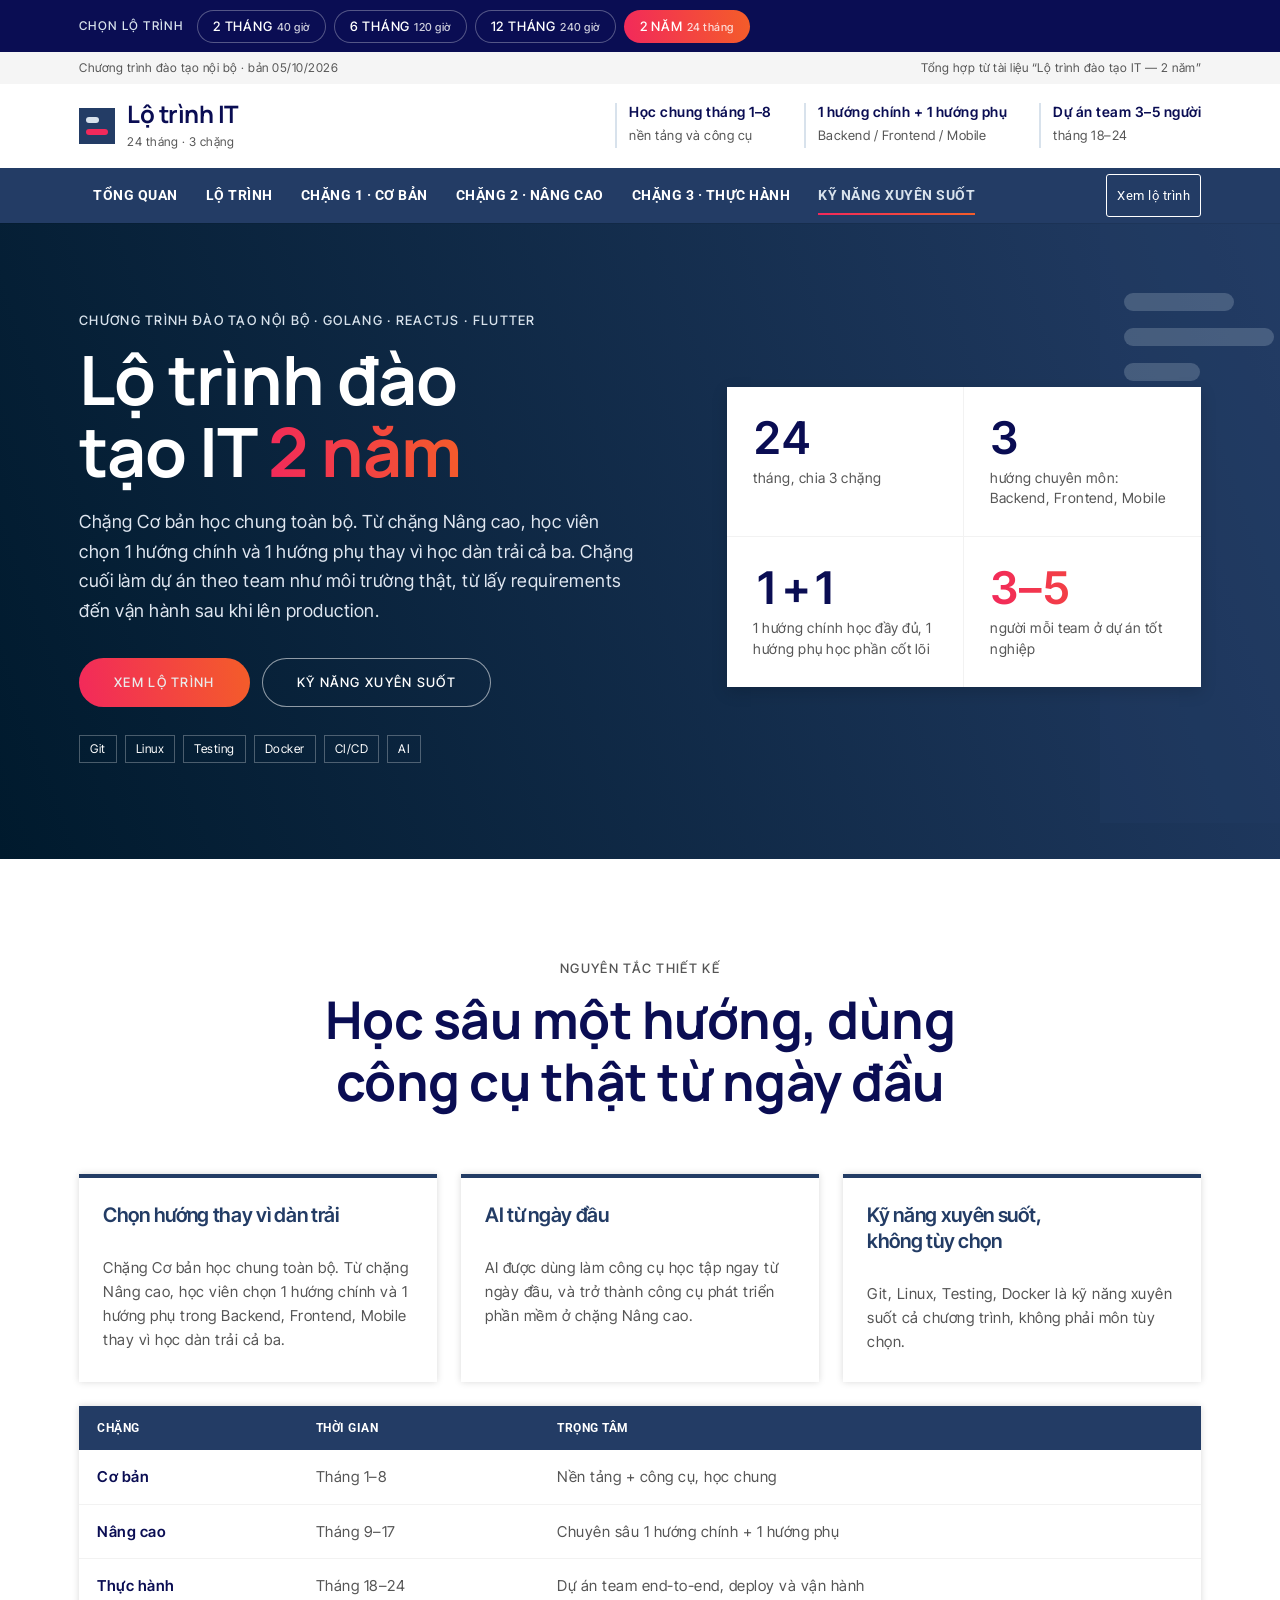
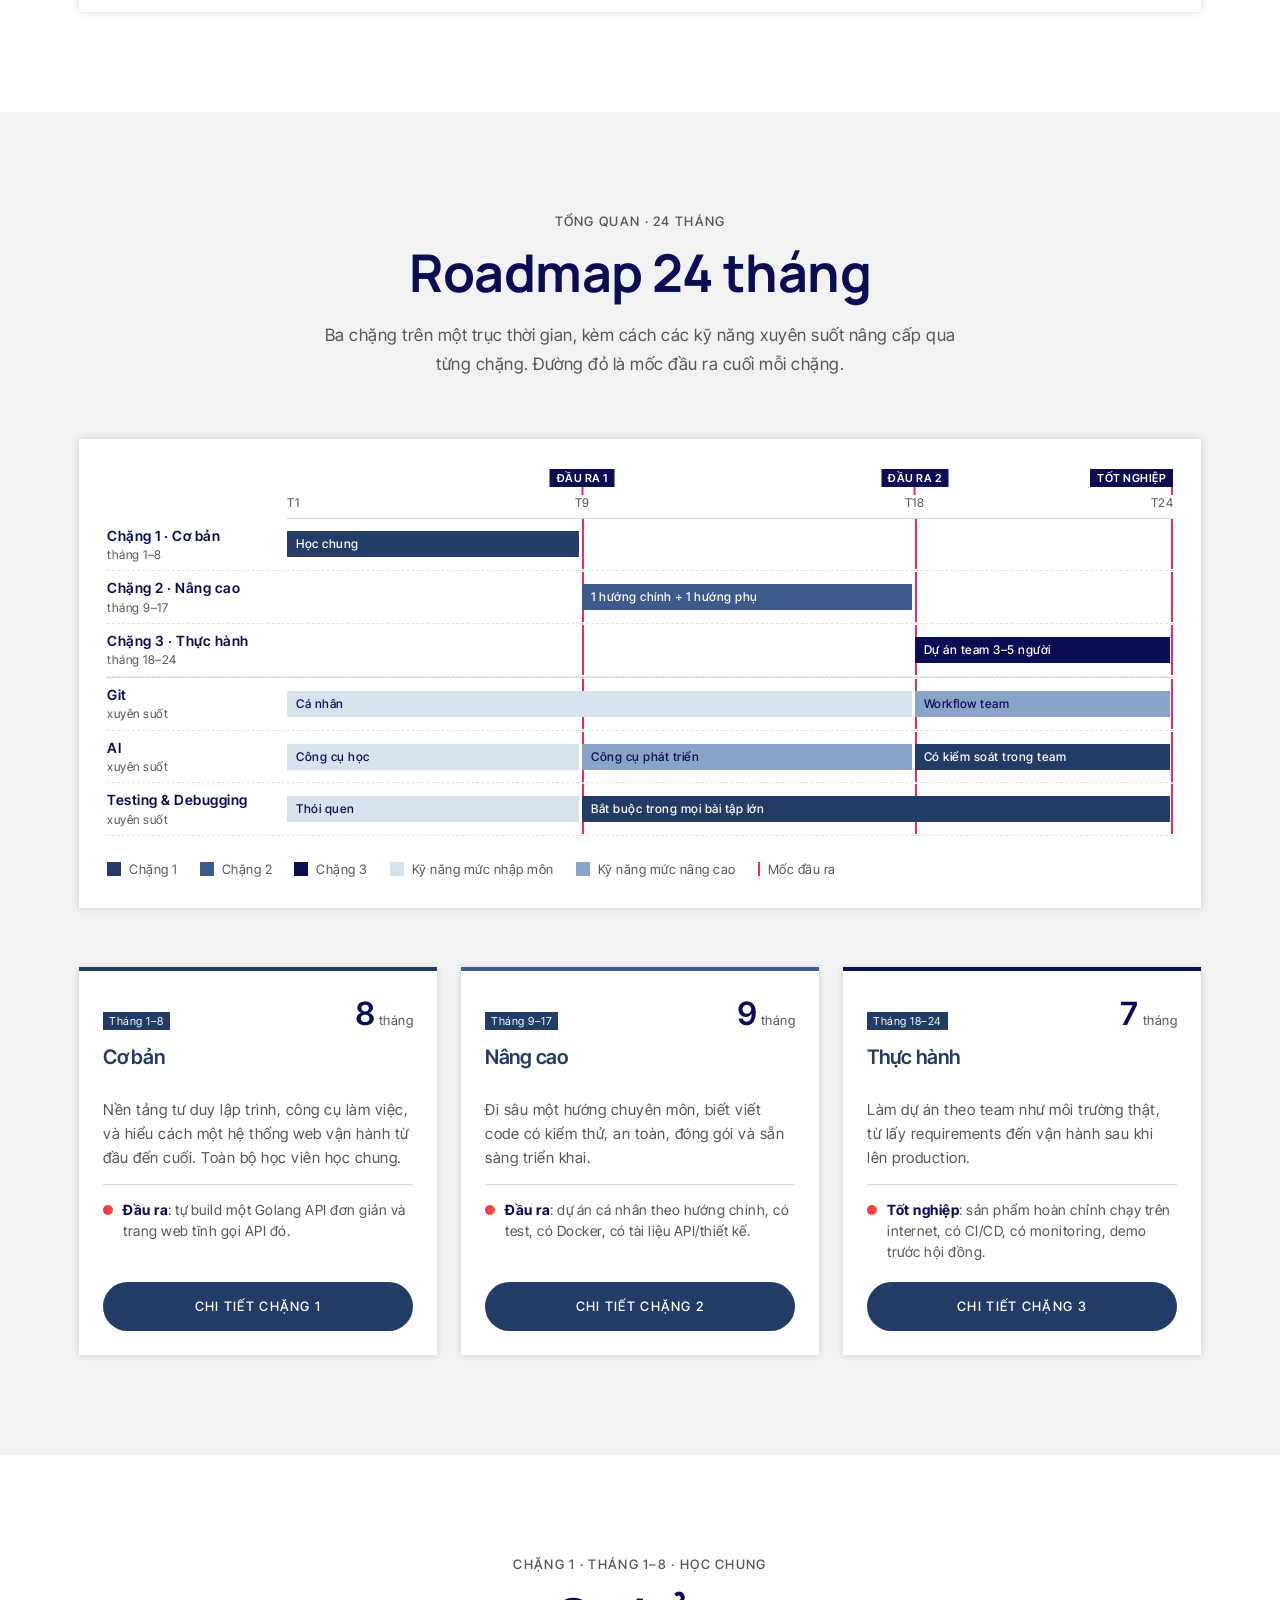
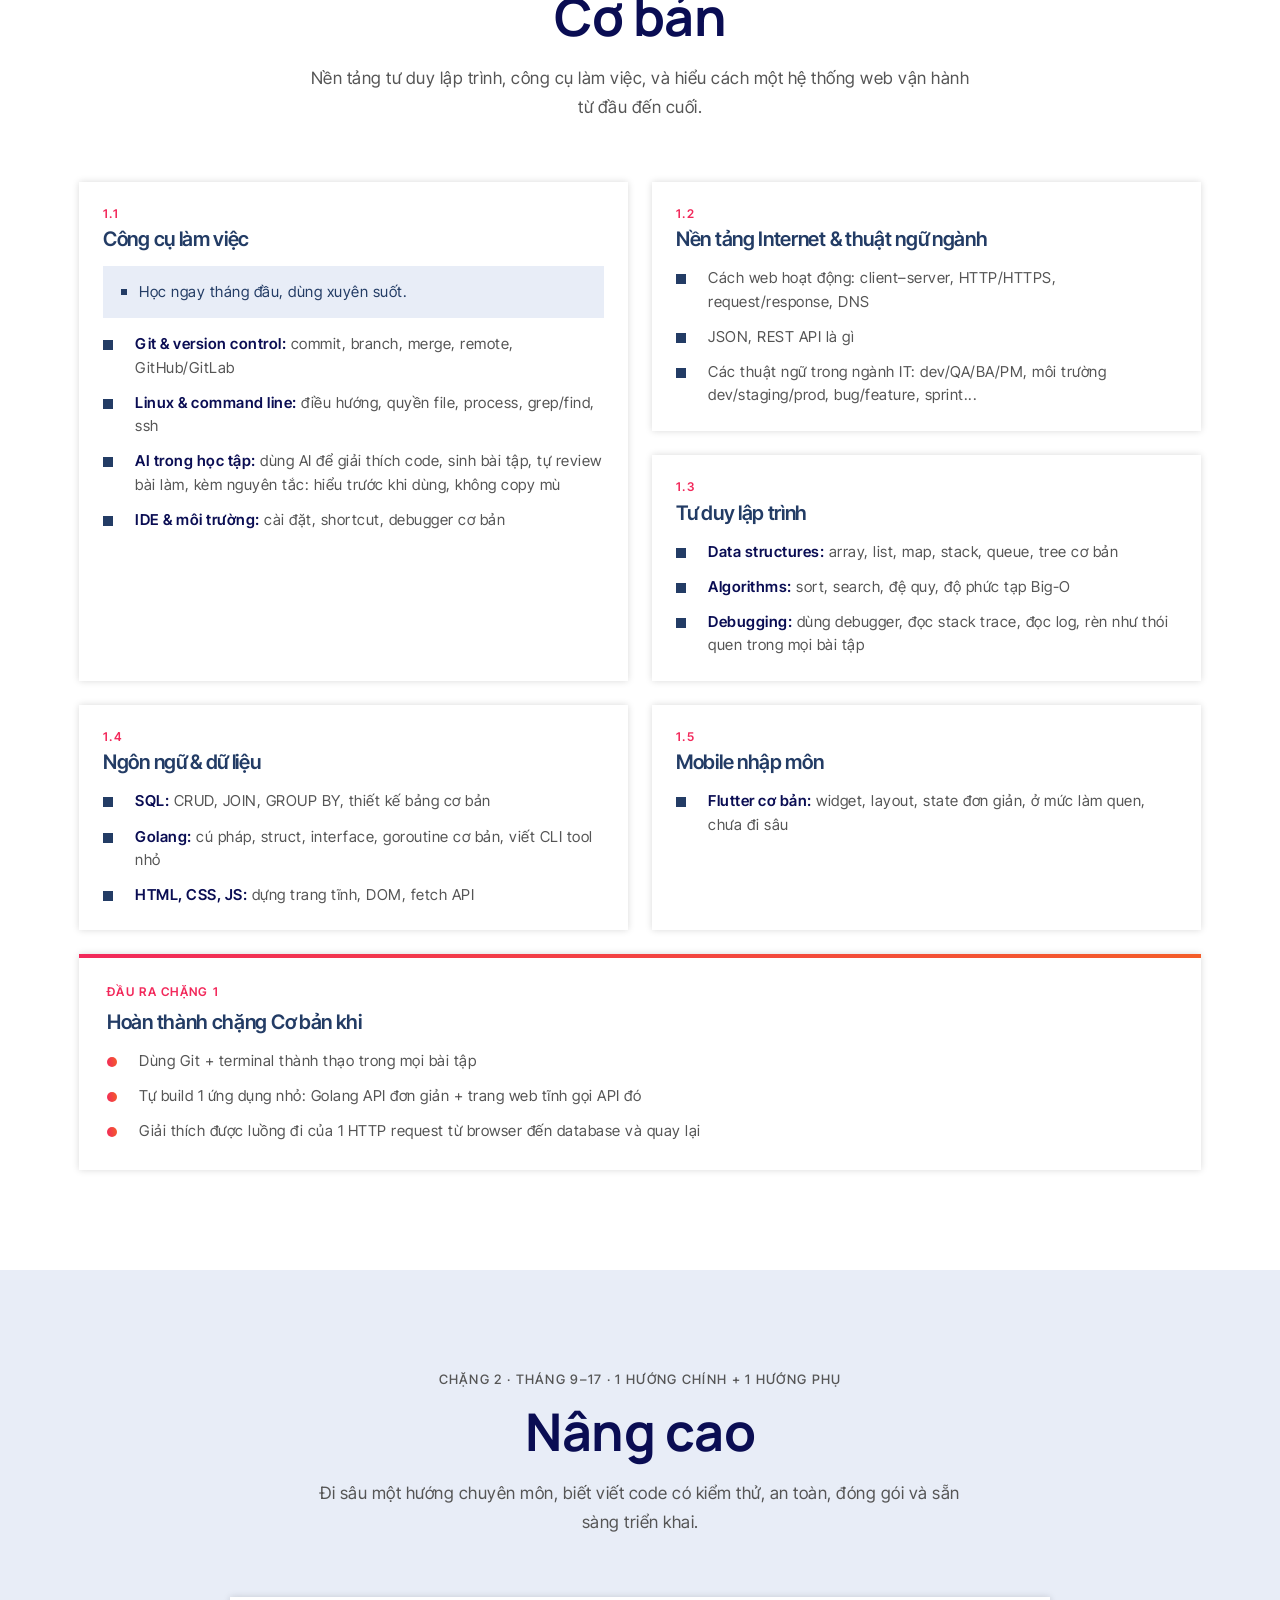
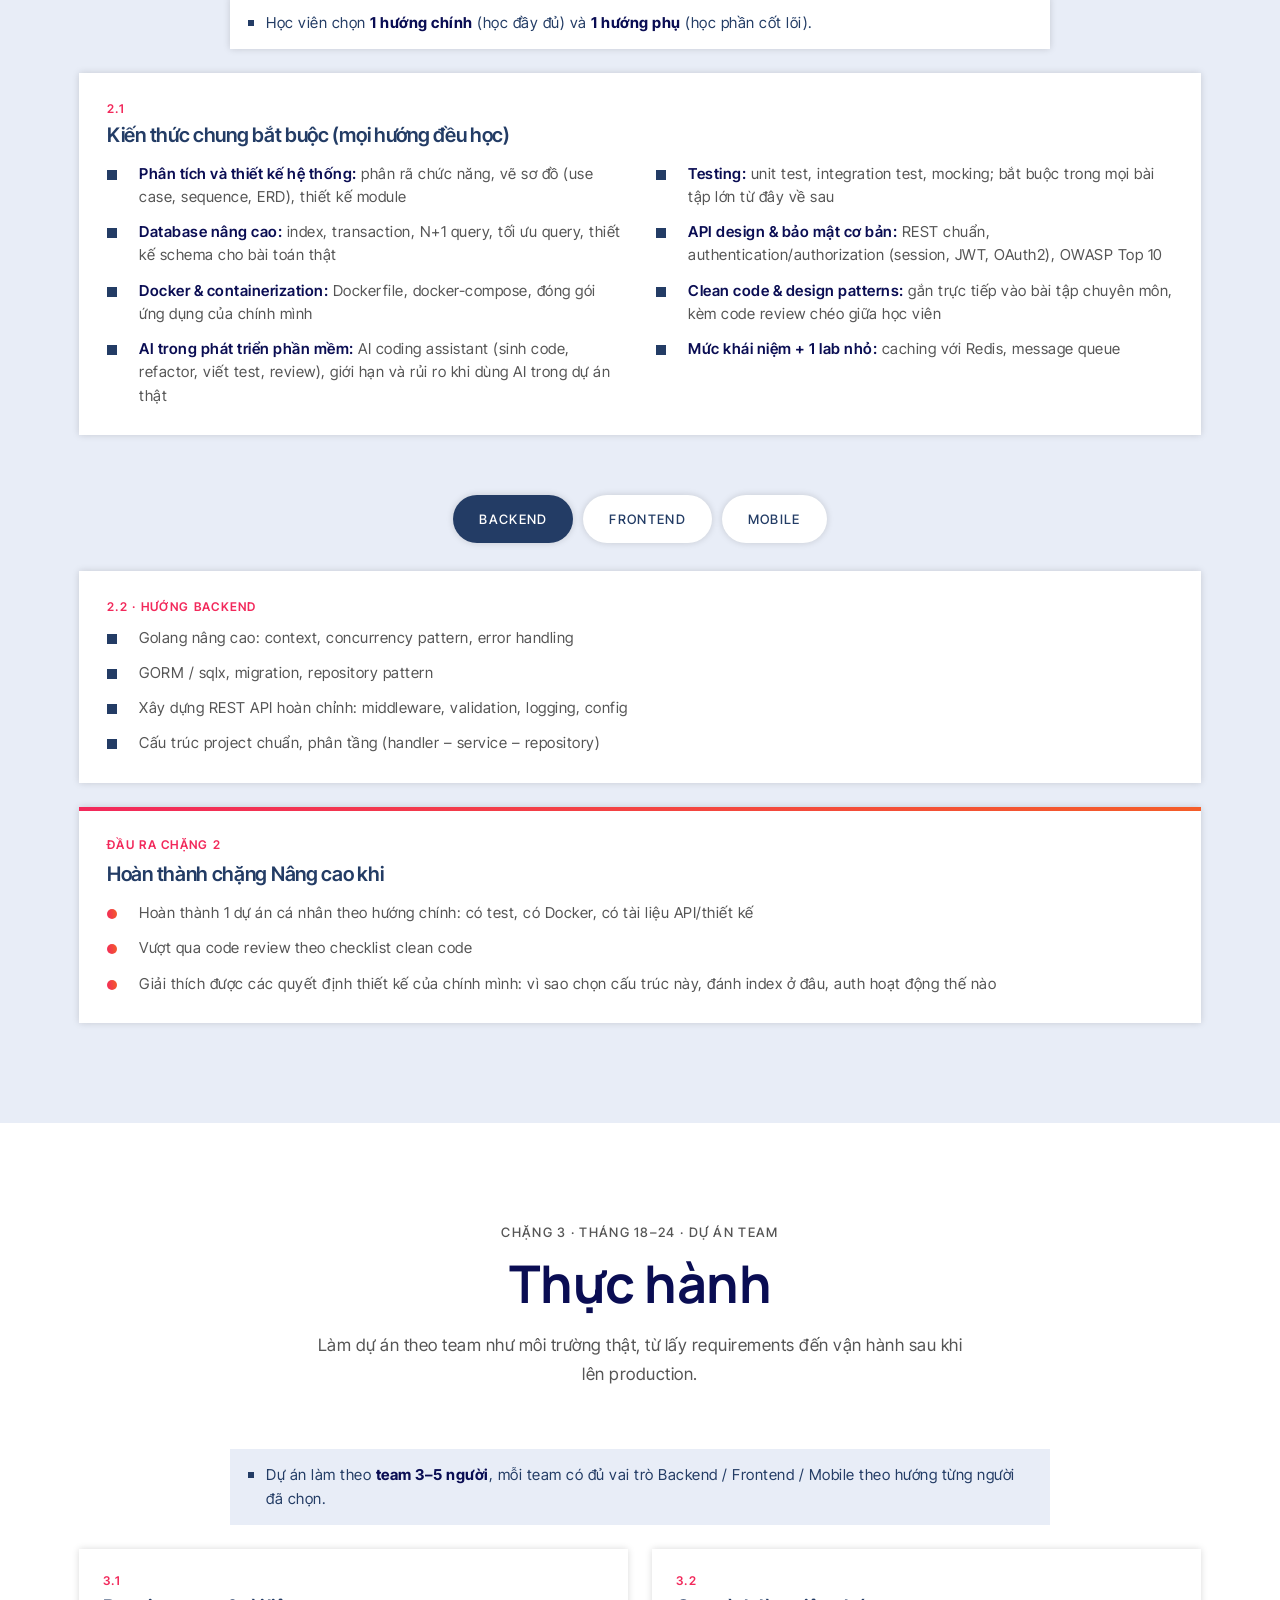
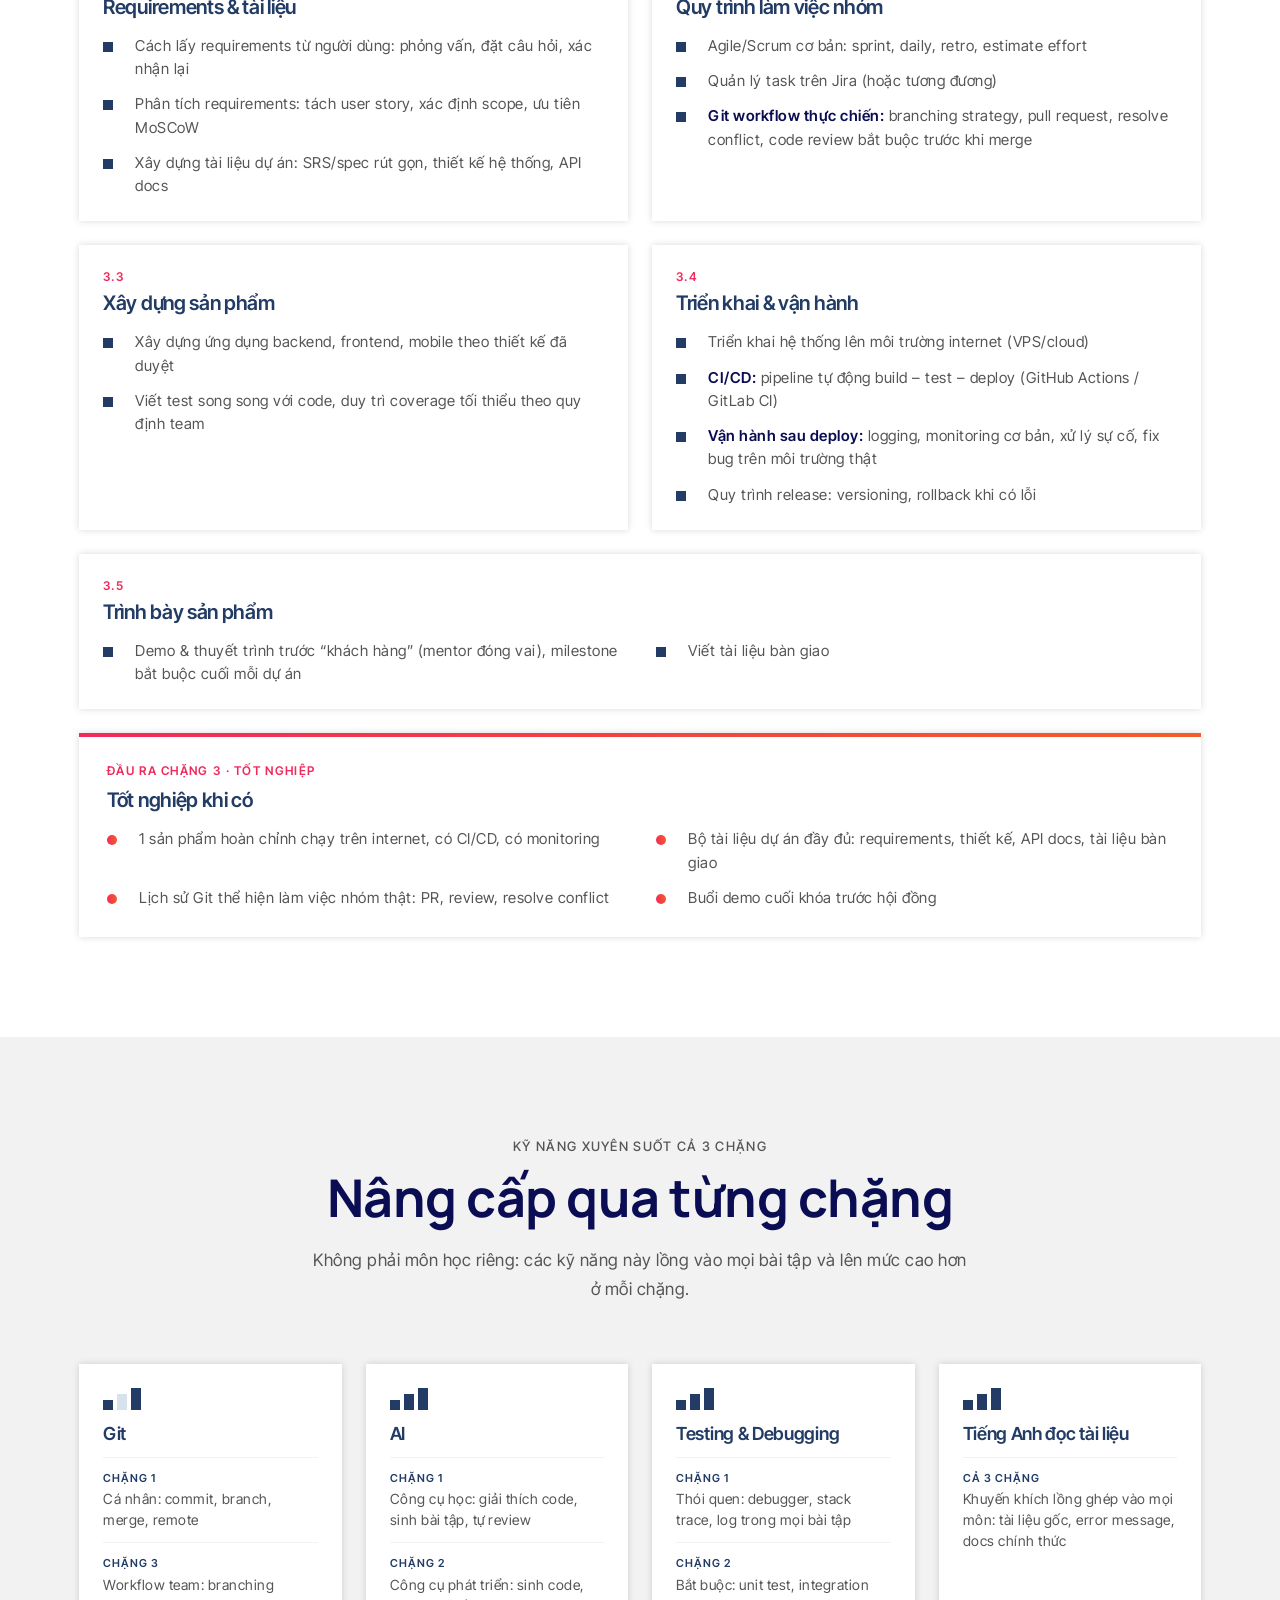
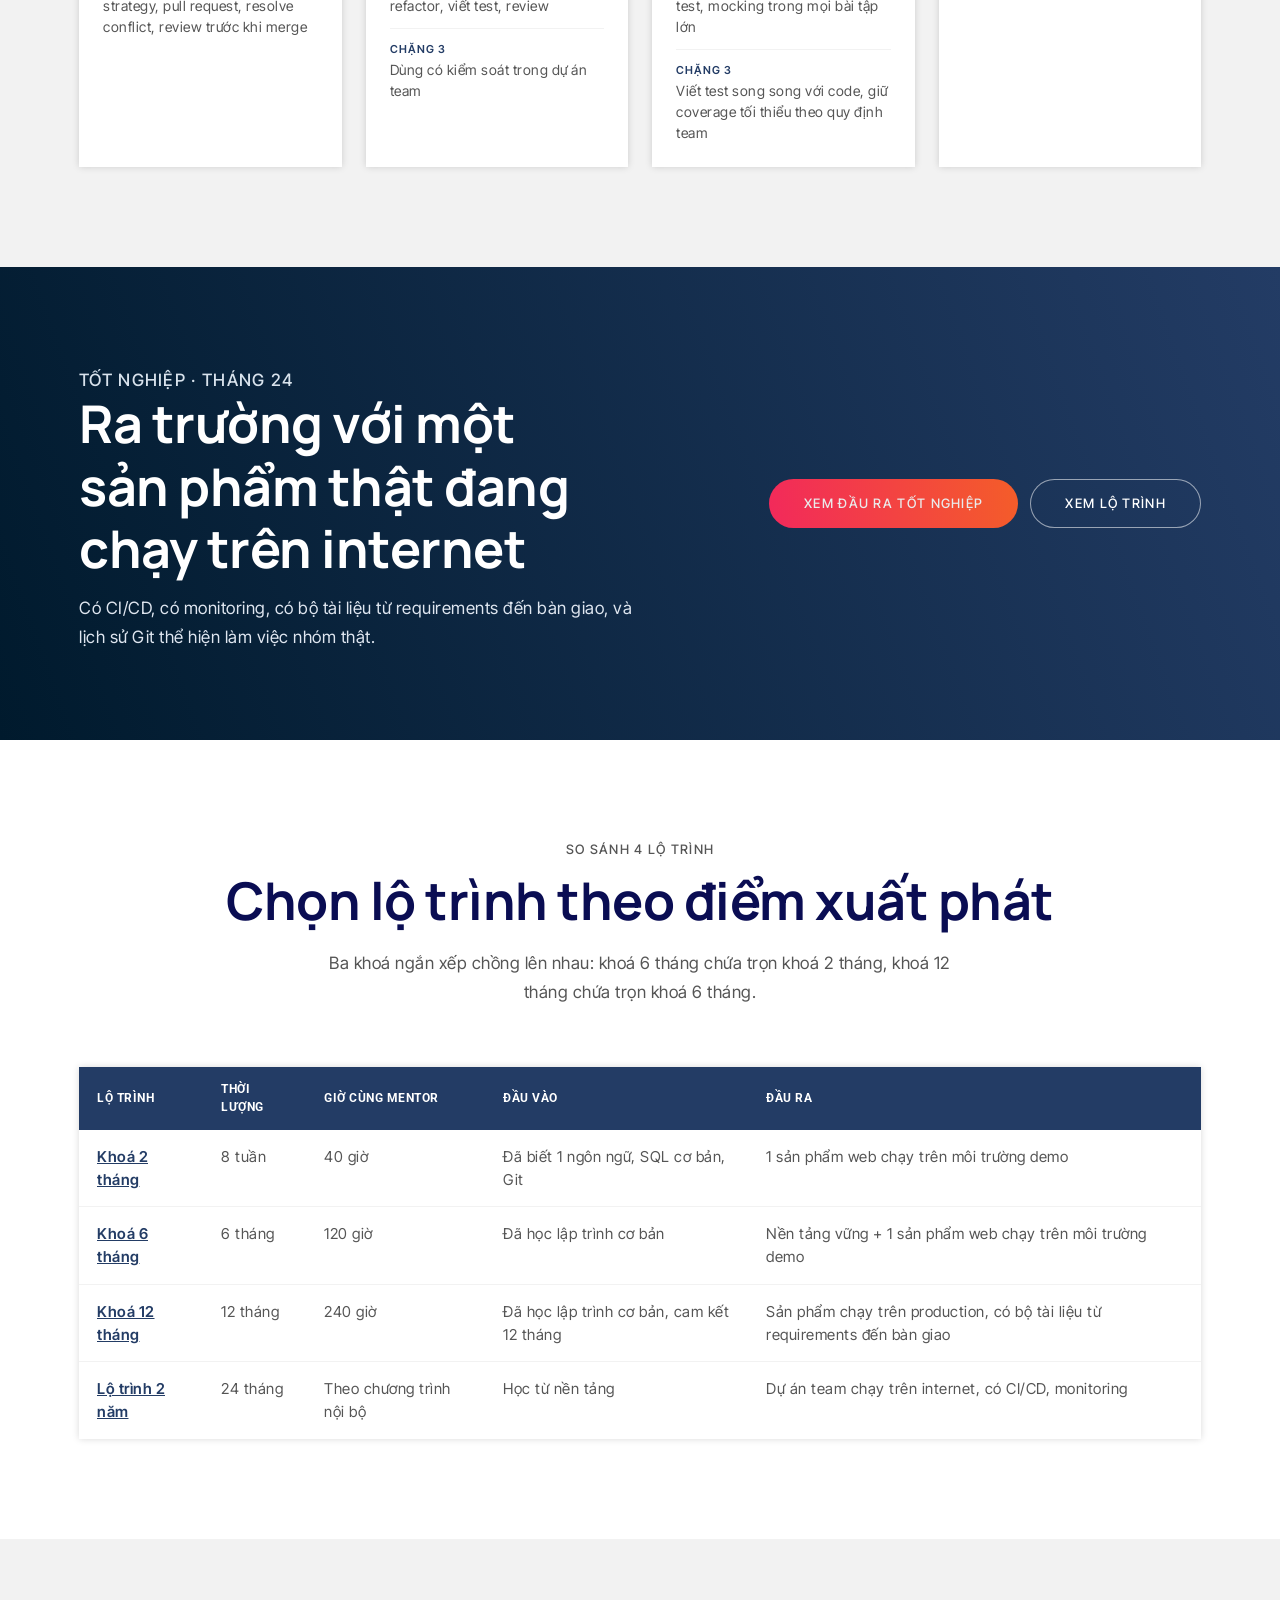
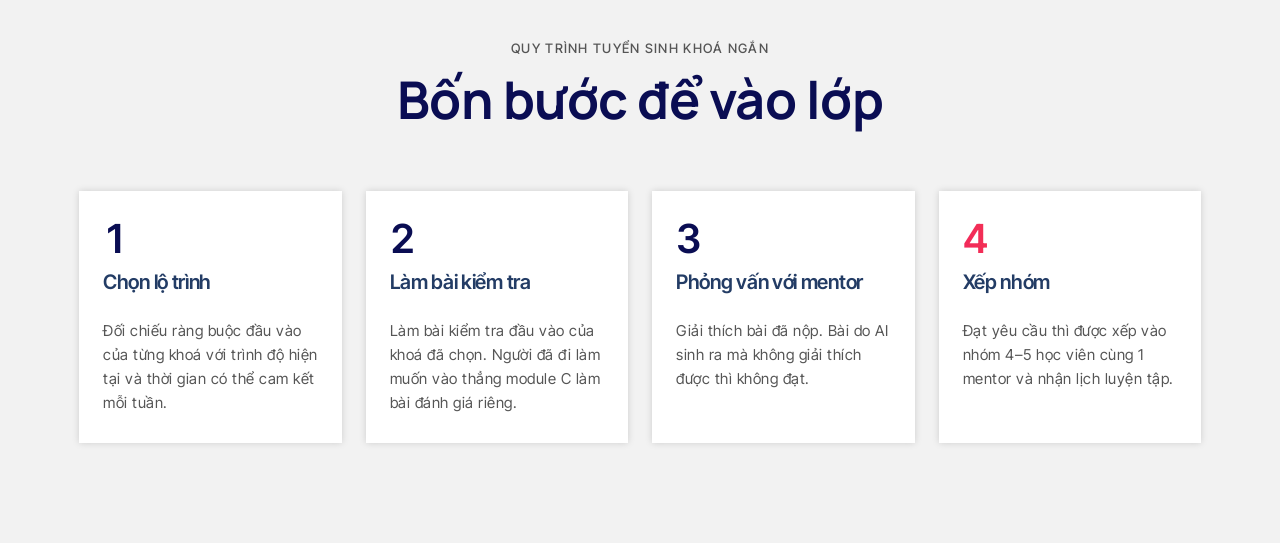
==== commit fb0200fe: "feat(site): add 2, 6 and 12-month admission roadmaps on one page Each roadmap has its own path (/2-t" ====
--- a/public/index.html
+++ b/public/index.html
@@ -221,6 +221,34 @@
 .cta p{color:#dfe6f0;font-size:17px;margin-top:14px;max-width:56ch}
 .cta .hero-cta{justify-content:flex-end;margin-top:0}
 
+/* program switcher: one page, one view per roadmap */
+.prog{background:var(--navy-900);color:#fff}
+.prog .wrap{display:flex;align-items:center;gap:14px;min-height:52px}
+.prog-lbl{flex:none;font-size:12px;letter-spacing:1.3px;text-transform:uppercase;font-weight:500;color:var(--surface-blue-100)}
+.prog-list{display:flex;gap:8px;overflow-x:auto;scrollbar-width:none;flex:1;min-width:0;padding-block:8px}
+.prog-list::-webkit-scrollbar{display:none}
+.prog-list a{flex:none;font-size:13px;line-height:1;font-weight:500;letter-spacing:.8px;text-transform:uppercase;color:#fff;text-decoration:none;padding:10px 16px;border-radius:var(--radius-pill);box-shadow:inset 0 0 0 1px rgba(255,255,255,.3);transition:background-color .2s,box-shadow .2s}
+.prog-list a:hover{background:rgba(255,255,255,.1)}
+.prog-list a[aria-current]{background-image:var(--gradient-accent);box-shadow:none}
+.prog-list a small{font-size:11px;letter-spacing:.5px;text-transform:none;opacity:.8;margin-left:4px}
+.prog :focus-visible{outline-color:var(--surface-0)}
+#modules{display:none}
+/* gate labels that sit close together: one grows left of its line, the next grows right */
+.gate-lbl.first{transform:none}.gate-lbl.first::after{left:0;margin-left:0}
+
+/* communication patterns, admission steps */
+.grid4{display:grid;grid-template-columns:repeat(4,1fr);gap:var(--space-5)}
+.pattern{display:grid;gap:10px;align-content:start}
+.pattern .k{font-size:12px;letter-spacing:1.3px;text-transform:uppercase;font-weight:600;color:var(--accent-crimson)}
+.pattern p{font-size:15px;line-height:1.6}
+.pattern p b{color:var(--navy-900)}
+.step{display:grid;gap:10px;align-content:start;padding:28px var(--space-5)}
+.step .n{font-size:40px;line-height:1;font-weight:600;color:var(--navy-900);font-variant-numeric:tabular-nums}
+.step:last-child .n{background:var(--gradient-accent);-webkit-background-clip:text;background-clip:text;color:transparent}
+.step p{font-size:15px;line-height:1.6}
+td a{color:var(--navy-700);font-weight:600}
+.sub-h{font-size:16px;line-height:1.4;font-weight:600;color:var(--navy-900);margin:22px 0 10px}
+
 /* reveal (progressive: only hidden when JS + motion allowed) */
 @media (prefers-reduced-motion:no-preference){
   .js .reveal{opacity:0;transform:translateY(14px);transition:opacity .5s ease-out,transform .5s ease-out}
@@ -233,7 +261,7 @@
   .hero .wrap{grid-template-columns:1fr;gap:44px;padding-block:72px 80px}
   .hero-art{display:none}
   .skills{grid-template-columns:1fr 1fr}
-  .grid3{grid-template-columns:1fr 1fr}
+  .grid3,.grid4{grid-template-columns:1fr 1fr}
   .cta .wrap{grid-template-columns:1fr}
   .cta .hero-cta{justify-content:flex-start}
 }
@@ -256,7 +284,11 @@
   section{padding-block:64px}
   .sec-head{margin-bottom:40px}
   .brand-info{display:none}
-  .skills,.grid3{grid-template-columns:1fr}
+  .skills,.grid3,.grid4{grid-template-columns:1fr}
+  .prog-lbl{display:none}
+  .prog-list{gap:6px}
+  .prog-list a{padding:10px 12px}
+  .prog-list a small{display:none}
   .stat{padding:20px 18px}.stat b{font-size:36px}
   .spec,.outcome{padding:var(--space-5) 18px}
   .tab{flex:1 1 auto;padding:14px 18px}
@@ -277,6 +309,17 @@
 <body>
 <a class="skip" href="#noi-dung">Bỏ qua đến nội dung</a>
 
+<nav class="prog" aria-label="Chọn lộ trình"><div class="wrap">
+  <span class="prog-lbl">Chọn lộ trình</span>
+  <div class="prog-list">
+    <a href="/2-thang" data-view="v-2t">2 tháng<small>40 giờ</small></a>
+    <a href="/6-thang" data-view="v-6t">6 tháng<small>120 giờ</small></a>
+    <a href="/12-thang" data-view="v-12t">12 tháng<small>240 giờ</small></a>
+    <a href="/" data-view="v-2y" aria-current="page">2 năm<small>24 tháng</small></a>
+  </div>
+</div></nav>
+
+<div class="view" id="v-2y" data-path="/" data-main="noi-dung" data-title="Lộ trình đào tạo IT 2 năm · UpNext" data-desc="Lộ trình đào tạo IT 24 tháng: Cơ bản học chung, Nâng cao theo 1 hướng chính + 1 hướng phụ (Backend / Frontend / Mobile), Thực hành dự án team từ requirements đến vận hành production.">
 <div class="util"><div class="wrap"><span>Chương trình đào tạo nội bộ · bản 05/10/2026</span><span>Tổng hợp từ tài liệu “Lộ trình đào tạo IT — 2 năm”</span></div></div>
 
 <div class="brand"><div class="wrap">
@@ -578,6 +621,501 @@
   </div>
 </div></section>
 </main>
+</div>
+
+<!-- ===== Khoá 2 tháng: module B ===== -->
+<div class="view" id="v-2t" data-path="/2-thang" data-main="noi-dung-2t" data-title="Khoá 2 tháng · Xây dựng sản phẩm với AI · UpNext" data-desc="Khoá thực hành 2 tháng, 40 giờ cùng mentor: xây một sản phẩm web Golang + ReactJS với AI, hiểu cách frontend và backend giao tiếp qua REST API, queue, WebSocket." hidden>
+<div class="util"><div class="wrap"><span>Tuyển sinh khoá ngắn · bản 20/10/2026</span><span>Nhóm 1 mentor : 4–5 học viên</span></div></div>
+
+<div class="brand"><div class="wrap">
+  <a class="wordmark" href="#k2-top" aria-label="Khoá 2 tháng, về đầu trang">
+    <svg class="mk" viewBox="0 0 36 36" aria-hidden="true"><rect width="36" height="36" fill="#233c65"/><rect x="7" y="9" width="13" height="6" rx="3" fill="#d8e2ec"/><rect x="7" y="21" width="22" height="6" rx="3" fill="#f2295b"/></svg>
+    <div><b>Lộ trình IT</b><span>2 tháng · 40 giờ mentor</span></div>
+  </a>
+  <div class="brand-info">
+    <div class="info"><b>8 tuần × 5 giờ</b><span>luyện tập cùng mentor</span></div>
+    <div class="info"><b>Golang + ReactJS</b><span>full-stack web</span></div>
+    <div class="info"><b>Đầu vào</b><span>đã biết 1 ngôn ngữ lập trình</span></div>
+  </div>
+</div></div>
+
+<nav class="main" aria-label="Mục lục khoá 2 tháng"><div class="wrap">
+  <div class="nav-scroll"><a href="#k2-tong-quan">Tổng quan</a><a href="#k2-dau-vao">Đầu vào</a><a href="#mod-b">8 tuần thực hành</a><a href="#mod-b-dau-ra">Đầu ra</a><a href="#tuyen-sinh">Tuyển sinh</a></div>
+  <a class="btn-outline" href="#k2-dau-vao">Điều kiện đầu vào</a>
+</div></nav>
+
+<main id="noi-dung-2t">
+<header class="hero on-dark" id="k2-top">
+  <div class="wrap">
+    <div class="reveal">
+      <p class="eyebrow">Khoá ngắn · Thực hành · Golang · ReactJS · AI</p>
+      <h1>Xây dựng sản phẩm với AI trong <em>2 tháng</em></h1>
+      <p class="lead">Không học lý thuyết dàn trải. Trong 8 tuần, mỗi nhóm 4–5 học viên cùng mentor xây một sản phẩm web hoàn chỉnh, mỗi tuần thêm một kiểu giao tiếp giữa frontend và backend: REST API, queue, WebSocket. AI là công cụ làm việc hằng ngày, nhưng mọi dòng code đều phải giải thích được.</p>
+      <div class="hero-cta">
+        <a class="btn btn-primary" href="#k2-dau-vao">Xem điều kiện đầu vào</a>
+        <a class="btn btn-ghost" href="#mod-b">Lộ trình 8 tuần</a>
+      </div>
+      <div class="hero-meta"><span class="chip">REST API</span><span class="chip">Redis Queue</span><span class="chip">WebSocket</span><span class="chip">Docker</span><span class="chip">AI coding assistant</span></div>
+    </div>
+    <div class="stats reveal">
+      <div class="stat"><b>40</b><span>giờ luyện tập cùng mentor</span></div>
+      <div class="stat"><b>8</b><span>tuần, 5 giờ mentor mỗi tuần</span></div>
+      <div class="stat"><b>1:4–5</b><span>1 mentor kèm nhóm 4–5 học viên</span></div>
+      <div class="stat gate"><b>1</b><span>sản phẩm chạy trên môi trường demo</span></div>
+    </div>
+  </div>
+</header>
+
+<section id="k2-tong-quan"><div class="wrap">
+  <header class="sec-head reveal"><p class="eyebrow">Tổng quan khoá 2 tháng</p><h2>Học bằng cách làm ra sản phẩm</h2></header>
+  <div class="pillars">
+    <article class="card pillar reveal"><h3>Thực hành, không học lý thuyết</h3><p>Không có buổi giảng lý thuyết riêng. Khái niệm chỉ được giải thích trên chính đoạn code học viên vừa viết.</p></article>
+    <article class="card pillar reveal"><h3>Một sản phẩm, nhiều kiểu giao tiếp</h3><p>Cả khoá làm một sản phẩm. Mỗi tuần thêm một cách frontend và backend nói chuyện với nhau: đồng bộ, bất đồng bộ, realtime.</p></article>
+    <article class="card pillar reveal"><h3>AI có kiểm soát</h3><p>Dùng AI để sinh code, viết test và review. Mentor hỏi ngẫu nhiên trên mọi pull request; code không giải thích được thì không được merge.</p></article>
+  </div>
+  <div class="tbl reveal mt"><table>
+    <thead><tr><th>Hạng mục</th><th>Chi tiết</th></tr></thead>
+    <tbody>
+      <tr><td data-label="Hạng mục">Thời lượng</td><td data-label="Chi tiết">8 tuần</td></tr>
+      <tr><td data-label="Hạng mục">Giờ cùng mentor</td><td data-label="Chi tiết">40 giờ, 5 giờ mỗi tuần, luyện tập theo nhóm 4–5 học viên. Mỗi học viên có khoảng 1 giờ mỗi tuần để được review code và hỏi riêng.</td></tr>
+      <tr><td data-label="Hạng mục">Tự học</td><td data-label="Chi tiết">5–8 giờ mỗi tuần, bắt buộc</td></tr>
+      <tr><td data-label="Hạng mục">Công nghệ</td><td data-label="Chi tiết">Golang, ReactJS, SQL, Redis, Docker, AI coding assistant</td></tr>
+      <tr><td data-label="Hạng mục">Sản phẩm gợi ý</td><td data-label="Chi tiết">Ứng dụng quản lý công việc có thông báo realtime</td></tr>
+    </tbody></table></div>
+</div></section>
+
+<section id="k2-dau-vao" class="tint"><div class="wrap">
+  <header class="sec-head reveal"><p class="eyebrow">Ràng buộc đầu vào · Khoá 2 tháng</p><h2>Đầu vào cao nhất trong 3 khoá ngắn</h2><p class="sub">40 giờ chỉ đủ để xây sản phẩm khi học viên đã viết được code. Khoá này không dạy lại lập trình cơ bản.</p></header>
+  <div class="tbl reveal"><table>
+    <thead><tr><th>Tiêu chí</th><th>Mức yêu cầu</th></tr></thead>
+    <tbody>
+      <tr><td data-label="Tiêu chí">Lập trình</td><td data-label="Yêu cầu">Đã tự viết ít nhất 1 chương trình hoàn chỉnh khoảng 200 dòng trở lên bằng 1 ngôn ngữ bất kỳ; dùng được hàm, struct/class, xử lý lỗi, đọc/ghi file</td></tr>
+      <tr><td data-label="Tiêu chí">Golang</td><td data-label="Yêu cầu">Không bắt buộc. Nếu chưa biết, tự học Go Tour trước buổi đầu, khoảng 8–10 giờ</td></tr>
+      <tr><td data-label="Tiêu chí">Database</td><td data-label="Yêu cầu">Viết được SELECT, INSERT, UPDATE, DELETE và JOIN 2 bảng</td></tr>
+      <tr><td data-label="Tiêu chí">Web</td><td data-label="Yêu cầu">Đọc hiểu HTML/CSS/JS cơ bản; biết request/response và JSON là gì</td></tr>
+      <tr><td data-label="Tiêu chí">Git &amp; terminal</td><td data-label="Yêu cầu">clone, commit, push, tạo branch; điều hướng thư mục và chạy lệnh trong terminal</td></tr>
+      <tr><td data-label="Tiêu chí">Phù hợp với</td><td data-label="Yêu cầu">Fresher, sinh viên năm cuối đã làm đồ án, developer ở mảng khác muốn chuyển sang làm web</td></tr>
+    </tbody></table></div>
+  <div class="grid2 mt">
+    <div class="card outcome reveal"><p class="k">Bài kiểm tra đầu vào</p><h3>Làm bài tại nhà, rồi giải thích</h3>
+      <ul class="checks">
+        <li><span><b>2–3 giờ tại nhà:</b> chương trình CLI đọc file JSON, lọc dữ liệu và ghi kết quả ra file, kèm 1 câu SQL có JOIN</span></li>
+        <li><span><b>15 phút phỏng vấn</b> với mentor để giải thích code đã nộp</span></li>
+        <li><span>Bài do AI sinh ra mà không giải thích được thì không đạt</span></li>
+      </ul></div>
+    <div data-slot="dau-vao-chung"></div>
+  </div>
+</div></section>
+
+<div data-slot="mod-b" data-when="Tuần 1–8"></div>
+</main>
+</div>
+
+<!-- ===== Khoá 6 tháng: module A + B ===== -->
+<div class="view" id="v-6t" data-path="/6-thang" data-main="noi-dung-6t" data-title="Khoá 6 tháng · Nền tảng và thực hành · UpNext" data-desc="Khoá 6 tháng, 120 giờ cùng mentor: 80 giờ ôn nền tảng Golang, database, frontend, backend, giao thức mạng; 40 giờ xây sản phẩm web với AI." hidden>
+<div class="util"><div class="wrap"><span>Tuyển sinh khoá ngắn · bản 20/10/2026</span><span>Nhóm 1 mentor : 4–5 học viên</span></div></div>
+
+<div class="brand"><div class="wrap">
+  <a class="wordmark" href="#k6-top" aria-label="Khoá 6 tháng, về đầu trang">
+    <svg class="mk" viewBox="0 0 36 36" aria-hidden="true"><rect width="36" height="36" fill="#233c65"/><rect x="7" y="9" width="13" height="6" rx="3" fill="#d8e2ec"/><rect x="7" y="21" width="22" height="6" rx="3" fill="#f2295b"/></svg>
+    <div><b>Lộ trình IT</b><span>6 tháng · 120 giờ mentor</span></div>
+  </a>
+  <div class="brand-info">
+    <div class="info"><b>80 giờ nền tảng</b><span>tháng 1–4</span></div>
+    <div class="info"><b>40 giờ thực hành</b><span>tháng 5–6, như khoá 2 tháng</span></div>
+    <div class="info"><b>Đầu vào</b><span>đã học lập trình cơ bản</span></div>
+  </div>
+</div></div>
+
+<nav class="main" aria-label="Mục lục khoá 6 tháng"><div class="wrap">
+  <div class="nav-scroll"><a href="#k6-tong-quan">Tổng quan</a><a href="#k6-dau-vao">Đầu vào</a><a href="#mod-a">Nền tảng</a><a href="#mod-b">Thực hành</a><a href="#mod-b-dau-ra">Đầu ra</a><a href="#tuyen-sinh">Tuyển sinh</a></div>
+  <a class="btn-outline" href="#k6-dau-vao">Điều kiện đầu vào</a>
+</div></nav>
+
+<main id="noi-dung-6t">
+<header class="hero on-dark" id="k6-top">
+  <div class="wrap">
+    <div class="reveal">
+      <p class="eyebrow">Khoá 6 tháng · Nền tảng + thực hành · Golang · ReactJS</p>
+      <h1>Ôn chắc nền tảng, rồi xây sản phẩm trong <em>6 tháng</em></h1>
+      <p class="lead">4 tháng đầu ôn lại những gì một developer web phải nắm: ngôn ngữ, database, frontend, backend và các giao thức mạng phổ biến. 2 tháng cuối học đúng chương trình thực hành của khoá 2 tháng: xây một sản phẩm web hoàn chỉnh cùng mentor, dùng AI có kiểm soát.</p>
+      <div class="hero-cta">
+        <a class="btn btn-primary" href="#k6-dau-vao">Xem điều kiện đầu vào</a>
+        <a class="btn btn-ghost" href="#k6-tong-quan">Lộ trình 6 tháng</a>
+      </div>
+      <div class="hero-meta"><span class="chip">Golang</span><span class="chip">SQL</span><span class="chip">ReactJS</span><span class="chip">HTTP/TCP/DNS</span><span class="chip">Redis Queue</span><span class="chip">WebSocket</span></div>
+    </div>
+    <div class="stats reveal">
+      <div class="stat"><b>120</b><span>giờ luyện tập cùng mentor</span></div>
+      <div class="stat"><b>80+40</b><span>giờ nền tảng + giờ thực hành sản phẩm</span></div>
+      <div class="stat"><b>1:4–5</b><span>1 mentor kèm nhóm 4–5 học viên</span></div>
+      <div class="stat gate"><b>1</b><span>điểm kiểm tra giữa khoá, cuối tháng 4</span></div>
+    </div>
+  </div>
+</header>
+
+<section id="k6-tong-quan"><div class="wrap">
+  <header class="sec-head reveal"><p class="eyebrow">Tổng quan · 6 tháng</p><h2>Hai module nối tiếp</h2><p class="sub">Đầu ra của module Nền tảng chính là điều kiện đầu vào của module Thực hành. Đường đỏ là điểm kiểm tra.</p></header>
+  <div class="card reveal" style="padding:28px">
+    <div class="gantt" role="img" aria-label="Biểu đồ 6 tháng: Nền tảng tháng 1–4, Thực hành tháng 5–6, điểm kiểm tra cuối tháng 4">
+      <div class="g-axis" aria-hidden="true"><div></div><div class="ticks">
+        <span class="first" style="left:0%">T1</span><span style="left:66.6667%">T5</span><span class="last" style="left:100%">T6</span>
+        <b class="gate-lbl last" style="left:66.6667%">Mốc kiểm tra</b><b class="gate-lbl last" style="left:100%">Hoàn thành</b>
+      </div></div>
+      <div class="g-row"><div class="lab">Module A · Nền tảng<small>80 giờ · tháng 1–4</small></div><div class="g-track"><i class="gl" style="left:66.6667%"></i><i class="gl end" style="left:100%"></i><div class="bar" style="left:0%;width:calc(66.6667% - 3px)"><span>Language, database, frontend, backend, mạng</span></div></div></div>
+      <div class="g-row"><div class="lab">Module B · Thực hành<small>40 giờ · tháng 5–6</small></div><div class="g-track"><i class="gl" style="left:66.6667%"></i><i class="gl end" style="left:100%"></i><div class="bar p2" style="left:66.6667%;width:calc(33.3333% - 3px)"><span>Xây sản phẩm với AI</span></div></div></div>
+      <div class="g-row sep"><div class="lab">AI<small>xuyên suốt</small></div><div class="g-track"><i class="gl" style="left:66.6667%"></i><i class="gl end" style="left:100%"></i><div class="bar lite" style="left:0%;width:calc(66.6667% - 3px)"><span>Công cụ học</span></div><div class="bar mid" style="left:66.6667%;width:calc(33.3333% - 3px)"><span>Công cụ phát triển</span></div></div></div>
+    </div>
+    <div class="legend">
+      <span><i style="background:var(--navy-700)"></i>Module A</span>
+      <span><i style="background:var(--navy-500)"></i>Module B</span>
+      <span><i style="background:var(--surface-blue-100)"></i>Kỹ năng mức nhập môn</span>
+      <span><i style="background:var(--navy-300)"></i>Kỹ năng mức nâng cao</span>
+      <span><i style="width:2px;background:var(--accent-crimson)"></i>Điểm kiểm tra</span>
+    </div>
+  </div>
+  <div class="tbl reveal mt"><table>
+    <thead><tr><th>Hạng mục</th><th>Chi tiết</th></tr></thead>
+    <tbody>
+      <tr><td data-label="Hạng mục">Thời lượng</td><td data-label="Chi tiết">6 tháng</td></tr>
+      <tr><td data-label="Hạng mục">Giờ cùng mentor</td><td data-label="Chi tiết">120 giờ, khoảng 5 giờ mỗi tuần, luyện tập theo nhóm 4–5 học viên</td></tr>
+      <tr><td data-label="Hạng mục">Tự học</td><td data-label="Chi tiết">5–8 giờ mỗi tuần, bắt buộc</td></tr>
+      <tr><td data-label="Hạng mục">Công nghệ</td><td data-label="Chi tiết">Golang, ReactJS, SQL, Redis, Docker, AI coding assistant</td></tr>
+    </tbody></table></div>
+</div></section>
+
+<section id="k6-dau-vao" class="tint"><div class="wrap">
+  <header class="sec-head reveal"><p class="eyebrow">Ràng buộc đầu vào · Khoá 6 tháng</p><h2>Đã học lập trình cơ bản</h2><p class="sub">80 giờ nền tảng là để ôn và hệ thống lại, không đủ để học lập trình từ con số 0. Khoá không nhận người chưa từng lập trình.</p></header>
+  <div class="tbl reveal"><table>
+    <thead><tr><th>Tiêu chí</th><th>Mức yêu cầu</th></tr></thead>
+    <tbody>
+      <tr><td data-label="Tiêu chí">Lập trình</td><td data-label="Yêu cầu">Đã học biến, điều kiện, vòng lặp, hàm, mảng với 1 ngôn ngữ bất kỳ; giải được bài toán đơn giản mà không cần xem lời giải</td></tr>
+      <tr><td data-label="Tiêu chí">Database, Web, Git</td><td data-label="Yêu cầu">Không bắt buộc, module Nền tảng sẽ ôn lại</td></tr>
+      <tr><td data-label="Tiêu chí">Phù hợp với</td><td data-label="Yêu cầu">Sinh viên IT từ năm 2, người đã tự học lập trình nền tảng</td></tr>
+    </tbody></table></div>
+  <div class="grid2 mt">
+    <div class="stack-col">
+      <div class="card outcome reveal"><p class="k">Bài kiểm tra đầu vào</p><h3>60 phút, không dùng AI</h3>
+        <ul class="checks">
+          <li><span>Giải 2 bài lập trình cơ bản, ngôn ngữ tự chọn</span></li>
+        </ul></div>
+      <div class="card outcome reveal"><p class="k">Điểm kiểm tra giữa khoá</p><h3>Cuối tháng 4, trước khi sang Thực hành</h3>
+        <ul class="checks">
+          <li><span>Làm bài kiểm tra đầu vào của khoá 2 tháng</span></li>
+          <li><span>Chưa đạt thì học bù phần còn thiếu trước khi sang module Thực hành</span></li>
+        </ul></div>
+    </div>
+    <div data-slot="dau-vao-chung"></div>
+  </div>
+</div></section>
+
+<div data-slot="mod-a" data-when="Tháng 1–4"></div>
+<div data-slot="mod-b" data-when="Tháng 5–6"></div>
+</main>
+</div>
+
+<!-- ===== Khoá 12 tháng: module A + B + C ===== -->
+<div class="view" id="v-12t" data-path="/12-thang" data-main="noi-dung-12t" data-title="Khoá 12 tháng · Từ requirements đến production · UpNext" data-desc="Khoá 12 tháng, 240 giờ cùng mentor: nền tảng, thực hành sản phẩm với AI, kỹ năng giao tiếp, lấy và phân tích yêu cầu, thiết kế hệ thống, deploy production." hidden>
+<div class="util"><div class="wrap"><span>Tuyển sinh khoá ngắn · bản 20/10/2026</span><span>Nhóm 1 mentor : 4–5 học viên</span></div></div>
+
+<div class="brand"><div class="wrap">
+  <a class="wordmark" href="#k12-top" aria-label="Khoá 12 tháng, về đầu trang">
+    <svg class="mk" viewBox="0 0 36 36" aria-hidden="true"><rect width="36" height="36" fill="#233c65"/><rect x="7" y="9" width="13" height="6" rx="3" fill="#d8e2ec"/><rect x="7" y="21" width="22" height="6" rx="3" fill="#f2295b"/></svg>
+    <div><b>Lộ trình IT</b><span>12 tháng · 240 giờ mentor</span></div>
+  </a>
+  <div class="brand-info">
+    <div class="info"><b>Bao gồm khoá 6 tháng</b><span>nền tảng + thực hành</span></div>
+    <div class="info"><b>120 giờ chuyên nghiệp</b><span>requirements đến production</span></div>
+    <div class="info"><b>Đã đi làm 1 năm+</b><span>có thể vào thẳng tháng 7</span></div>
+  </div>
+</div></div>
+
+<nav class="main" aria-label="Mục lục khoá 12 tháng"><div class="wrap">
+  <div class="nav-scroll"><a href="#k12-tong-quan">Tổng quan</a><a href="#k12-dau-vao">Đầu vào</a><a href="#mod-a">Nền tảng</a><a href="#mod-b">Thực hành</a><a href="#mod-c">Requirements đến production</a><a href="#mod-c-dau-ra">Đầu ra</a><a href="#tuyen-sinh">Tuyển sinh</a></div>
+  <a class="btn-outline" href="#k12-dau-vao">Điều kiện đầu vào</a>
+</div></nav>
+
+<main id="noi-dung-12t">
+<header class="hero on-dark" id="k12-top">
+  <div class="wrap">
+    <div class="reveal">
+      <p class="eyebrow">Khoá 12 tháng · Nền tảng vững chắc · Golang · ReactJS</p>
+      <h1>Từ requirements đến production trong <em>12 tháng</em></h1>
+      <p class="lead">6 tháng đầu học trọn khoá 6 tháng: ôn nền tảng rồi xây sản phẩm với AI. 6 tháng sau làm việc như một developer thật: giao tiếp trong công việc, lấy và phân tích yêu cầu khách hàng, thiết kế hệ thống, rồi đưa sản phẩm lên production và vận hành.</p>
+      <div class="hero-cta">
+        <a class="btn btn-primary" href="#k12-dau-vao">Xem điều kiện đầu vào</a>
+        <a class="btn btn-ghost" href="#k12-tong-quan">Lộ trình 12 tháng</a>
+      </div>
+      <div class="hero-meta"><span class="chip">Giao tiếp</span><span class="chip">Requirements</span><span class="chip">System design</span><span class="chip">CI/CD</span><span class="chip">Monitoring</span><span class="chip">AI</span></div>
+    </div>
+    <div class="stats reveal">
+      <div class="stat"><b>240</b><span>giờ luyện tập cùng mentor</span></div>
+      <div class="stat"><b>3</b><span>module: Nền tảng, Thực hành, Requirements đến production</span></div>
+      <div class="stat"><b>1:4–5</b><span>1 mentor kèm nhóm 4–5 học viên</span></div>
+      <div class="stat gate"><b>1</b><span>sản phẩm chạy trên production</span></div>
+    </div>
+  </div>
+</header>
+
+<section id="k12-tong-quan"><div class="wrap">
+  <header class="sec-head reveal"><p class="eyebrow">Tổng quan · 12 tháng</p><h2>Ba module nối tiếp</h2><p class="sub">Đầu ra của module trước là điều kiện đầu vào của module sau. Đường đỏ là điểm kiểm tra giữa các module.</p></header>
+  <div class="card reveal" style="padding:28px">
+    <div class="gantt" role="img" aria-label="Biểu đồ 12 tháng: Nền tảng tháng 1–4, Thực hành tháng 5–6, Requirements đến production tháng 7–12">
+      <div class="g-axis" aria-hidden="true"><div></div><div class="ticks">
+        <span class="first" style="left:0%">T1</span><span style="left:33.3333%">T5</span><span style="left:50%">T7</span><span class="last" style="left:100%">T12</span>
+        <b class="gate-lbl last" style="left:33.3333%">Mốc 1</b><b class="gate-lbl first" style="left:50%">Mốc 2</b><b class="gate-lbl last" style="left:100%">Production</b>
+      </div></div>
+      <div class="g-row"><div class="lab">Module A · Nền tảng<small>80 giờ · tháng 1–4</small></div><div class="g-track"><i class="gl" style="left:33.3333%"></i><i class="gl" style="left:50%"></i><i class="gl end" style="left:100%"></i><div class="bar" style="left:0%;width:calc(33.3333% - 3px)"><span>Nền tảng</span></div></div></div>
+      <div class="g-row"><div class="lab">Module B · Thực hành<small>40 giờ · tháng 5–6</small></div><div class="g-track"><i class="gl" style="left:33.3333%"></i><i class="gl" style="left:50%"></i><i class="gl end" style="left:100%"></i><div class="bar p2" style="left:33.3333%;width:calc(16.6667% - 3px)"><span>Sản phẩm</span></div></div></div>
+      <div class="g-row"><div class="lab">Module C · Requirements đến production<small>120 giờ · tháng 7–12</small></div><div class="g-track"><i class="gl" style="left:33.3333%"></i><i class="gl" style="left:50%"></i><i class="gl end" style="left:100%"></i><div class="bar p3" style="left:50%;width:calc(50% - 3px)"><span>Giao tiếp, requirements, thiết kế, production</span></div></div></div>
+      <div class="g-row sep"><div class="lab">AI<small>xuyên suốt</small></div><div class="g-track"><i class="gl" style="left:33.3333%"></i><i class="gl" style="left:50%"></i><i class="gl end" style="left:100%"></i><div class="bar lite" style="left:0%;width:calc(33.3333% - 3px)"><span>Công cụ học</span></div><div class="bar mid" style="left:33.3333%;width:calc(16.6667% - 3px)"><span>Phát triển</span></div><div class="bar" style="left:50%;width:calc(50% - 3px)"><span>Có kiểm soát trong dự án</span></div></div></div>
+    </div>
+    <div class="legend">
+      <span><i style="background:var(--navy-700)"></i>Module A</span>
+      <span><i style="background:var(--navy-500)"></i>Module B</span>
+      <span><i style="background:var(--navy-900)"></i>Module C</span>
+      <span><i style="background:var(--surface-blue-100)"></i>Kỹ năng mức nhập môn</span>
+      <span><i style="background:var(--navy-300)"></i>Kỹ năng mức nâng cao</span>
+      <span><i style="width:2px;background:var(--accent-crimson)"></i>Điểm kiểm tra</span>
+    </div>
+  </div>
+  <div class="tbl reveal mt"><table>
+    <thead><tr><th>Hạng mục</th><th>Chi tiết</th></tr></thead>
+    <tbody>
+      <tr><td data-label="Hạng mục">Thời lượng</td><td data-label="Chi tiết">12 tháng</td></tr>
+      <tr><td data-label="Hạng mục">Giờ cùng mentor</td><td data-label="Chi tiết">240 giờ, khoảng 5 giờ mỗi tuần, luyện tập theo nhóm 4–5 học viên</td></tr>
+      <tr><td data-label="Hạng mục">Tự học</td><td data-label="Chi tiết">5–8 giờ mỗi tuần; 6–8 giờ ở module C vì phải viết tài liệu yêu cầu và thiết kế</td></tr>
+      <tr><td data-label="Hạng mục">Công nghệ</td><td data-label="Chi tiết">Golang, ReactJS, SQL, Redis, Docker, CI/CD, cloud, AI coding assistant</td></tr>
+    </tbody></table></div>
+</div></section>
+
+<section id="k12-dau-vao" class="tint"><div class="wrap">
+  <header class="sec-head reveal"><p class="eyebrow">Ràng buộc đầu vào · Khoá 12 tháng</p><h2>Nền tảng như khoá 6 tháng, cộng cam kết dài hạn</h2></header>
+  <div class="tbl reveal"><table>
+    <thead><tr><th>Tiêu chí</th><th>Mức yêu cầu</th></tr></thead>
+    <tbody>
+      <tr><td data-label="Tiêu chí">Lập trình</td><td data-label="Yêu cầu">Như khoá 6 tháng: đã học biến, điều kiện, vòng lặp, hàm, mảng; giải được bài toán đơn giản không cần xem lời giải</td></tr>
+      <tr><td data-label="Tiêu chí">Giao tiếp</td><td data-label="Yêu cầu">Viết được email, tin nhắn công việc rõ ràng bằng tiếng Việt; sẵn sàng thuyết trình và làm việc trực tiếp với “khách hàng” (mentor đóng vai)</td></tr>
+      <tr><td data-label="Tiêu chí">Cam kết</td><td data-label="Yêu cầu">12 tháng liên tục; giờ tự học ở module C tăng lên khoảng 6–8 giờ mỗi tuần</td></tr>
+      <tr><td data-label="Tiêu chí">Phù hợp với</td><td data-label="Yêu cầu">Người muốn đi làm ở vị trí developer có tiếp xúc khách hàng, hoặc hướng tới vai trò lead, BA kỹ thuật về sau</td></tr>
+    </tbody></table></div>
+  <div class="grid2 mt">
+    <div class="stack-col">
+      <div class="card outcome reveal"><p class="k">Bài kiểm tra đầu vào</p><h3>Như khoá 6 tháng, cộng phỏng vấn</h3>
+        <ul class="checks">
+          <li><span>Giải 2 bài lập trình cơ bản trong 60 phút, không dùng AI</span></li>
+          <li><span>15 phút phỏng vấn về động lực và khả năng cam kết thời gian</span></li>
+        </ul></div>
+      <div class="card outcome reveal"><p class="k">Điểm kiểm tra giữa khoá</p><h3>Hai điểm chặn</h3>
+        <ul class="checks">
+          <li><span><b>Cuối tháng 4:</b> làm bài kiểm tra đầu vào của khoá 2 tháng; chưa đạt thì học bù trước khi sang module B</span></li>
+          <li><span><b>Cuối tháng 6:</b> sản phẩm của module B phải chạy được trên môi trường demo mới vào module C</span></li>
+        </ul></div>
+    </div>
+    <div data-slot="dau-vao-chung"></div>
+  </div>
+
+  <div class="card reveal mt" id="k12-vao-thang" style="padding:28px"><h3><span class="no">Dành cho người đã đi làm</span>Vào thẳng module C, sau khi qua đánh giá</h3>
+    <p style="margin-top:14px">Điều kiện đăng ký: đã đi làm lập trình từ 1 năm trở lên. Số năm kinh nghiệm chỉ cho phép đăng ký đánh giá, không thay thế đánh giá, vì 1 năm đi làm chưa chắc đã có nền tảng tốt. Bài đánh giá kiểm tra đúng đầu ra của module A và module B.</p>
+    <div class="tbl mt"><table>
+      <thead><tr><th>Phần</th><th>Nội dung</th><th>Kiểm tra</th></tr></thead>
+      <tbody>
+        <tr><td data-label="Phần">Bài làm tại nhà<br>4–6 giờ, được dùng AI</td><td data-label="Nội dung">REST API bằng Golang có CRUD và đăng nhập JWT; 1 tác vụ bất đồng bộ qua Redis; 1 màn hình React gọi API; chạy toàn bộ bằng Docker Compose; có test cho phần nghiệp vụ chính</td><td data-label="Kiểm tra">Đầu ra module B</td></tr>
+        <tr><td data-label="Phần">Phỏng vấn kỹ thuật<br>45–60 phút</td><td data-label="Nội dung">Giải thích code đã nộp và sửa trực tiếp 1 lỗi mentor đưa vào; luồng HTTP request từ browser đến database; khi nào dùng sync, async, WebSocket; index và transaction; DNS, HTTPS, TCP ở mức giải thích được</td><td data-label="Kiểm tra">Đầu ra module A và B</td></tr>
+      </tbody></table></div>
+    <p class="sub-h">Kết quả</p>
+    <ul class="checks">
+      <li><span><b>Đạt cả hai phần:</b> vào thẳng module C, 120 giờ, khoảng 6 tháng</span></li>
+      <li><span><b>Bài làm đạt nhưng phỏng vấn hổng nền tảng:</b> học bù các phần còn thiếu của module A rồi vào module C</span></li>
+      <li><span><b>Bài làm không đạt:</b> học module B trước, hoặc học khoá 12 tháng từ đầu nếu hổng cả nền tảng</span></li>
+    </ul>
+  </div>
+</div></section>
+
+<div data-slot="mod-a" data-when="Tháng 1–4"></div>
+<div data-slot="mod-b" data-when="Tháng 5–6"></div>
+<div data-slot="mod-c" data-when="Tháng 7–12"></div>
+</main>
+</div>
+
+<!-- ===== Dùng chung cho mọi lộ trình ===== -->
+<section id="so-sanh"><div class="wrap">
+  <header class="sec-head reveal"><p class="eyebrow">So sánh 4 lộ trình</p><h2>Chọn lộ trình theo điểm xuất phát</h2><p class="sub">Ba khoá ngắn xếp chồng lên nhau: khoá 6 tháng chứa trọn khoá 2 tháng, khoá 12 tháng chứa trọn khoá 6 tháng.</p></header>
+  <div class="tbl reveal"><table>
+    <thead><tr><th>Lộ trình</th><th>Thời lượng</th><th>Giờ cùng mentor</th><th>Đầu vào</th><th>Đầu ra</th></tr></thead>
+    <tbody>
+      <tr><td data-label="Lộ trình"><a href="/2-thang" data-view="v-2t">Khoá 2 tháng</a></td><td data-label="Thời lượng">8 tuần</td><td data-label="Giờ mentor">40 giờ</td><td data-label="Đầu vào">Đã biết 1 ngôn ngữ, SQL cơ bản, Git</td><td data-label="Đầu ra">1 sản phẩm web chạy trên môi trường demo</td></tr>
+      <tr><td data-label="Lộ trình"><a href="/6-thang" data-view="v-6t">Khoá 6 tháng</a></td><td data-label="Thời lượng">6 tháng</td><td data-label="Giờ mentor">120 giờ</td><td data-label="Đầu vào">Đã học lập trình cơ bản</td><td data-label="Đầu ra">Nền tảng vững + 1 sản phẩm web chạy trên môi trường demo</td></tr>
+      <tr><td data-label="Lộ trình"><a href="/12-thang" data-view="v-12t">Khoá 12 tháng</a></td><td data-label="Thời lượng">12 tháng</td><td data-label="Giờ mentor">240 giờ</td><td data-label="Đầu vào">Đã học lập trình cơ bản, cam kết 12 tháng</td><td data-label="Đầu ra">Sản phẩm chạy trên production, có bộ tài liệu từ requirements đến bàn giao</td></tr>
+      <tr><td data-label="Lộ trình"><a href="/" data-view="v-2y">Lộ trình 2 năm</a></td><td data-label="Thời lượng">24 tháng</td><td data-label="Giờ mentor">Theo chương trình nội bộ</td><td data-label="Đầu vào">Học từ nền tảng</td><td data-label="Đầu ra">Dự án team chạy trên internet, có CI/CD, monitoring</td></tr>
+    </tbody></table></div>
+</div></section>
+
+<section id="tuyen-sinh" class="band"><div class="wrap">
+  <header class="sec-head reveal"><p class="eyebrow">Quy trình tuyển sinh khoá ngắn</p><h2>Bốn bước để vào lớp</h2></header>
+  <div class="grid4">
+    <article class="card step reveal"><span class="n">1</span><h3>Chọn lộ trình</h3><p>Đối chiếu ràng buộc đầu vào của từng khoá với trình độ hiện tại và thời gian có thể cam kết mỗi tuần.</p></article>
+    <article class="card step reveal"><span class="n">2</span><h3>Làm bài kiểm tra</h3><p>Làm bài kiểm tra đầu vào của khoá đã chọn. Người đã đi làm muốn vào thẳng module C làm bài đánh giá riêng.</p></article>
+    <article class="card step reveal"><span class="n">3</span><h3>Phỏng vấn với mentor</h3><p>Giải thích bài đã nộp. Bài do AI sinh ra mà không giải thích được thì không đạt.</p></article>
+    <article class="card step reveal"><span class="n">4</span><h3>Xếp nhóm</h3><p>Đạt yêu cầu thì được xếp vào nhóm 4–5 học viên cùng 1 mentor và nhận lịch luyện tập.</p></article>
+  </div>
+</div></section>
+
+<!-- ===== Module dùng chung: JS chuyển vào view đang hiển thị qua data-slot ===== -->
+<div id="modules">
+<div class="card reveal" id="dau-vao-chung"><h3><span class="no">Áp dụng cho cả 3 khoá</span>Điều kiện chung</h3>
+  <ul class="checks">
+    <li><span><b>Máy tính:</b> laptop RAM tối thiểu 8GB, khuyến nghị 16GB, chạy được Docker; internet ổn định</span></li>
+    <li><span><b>AI:</b> có tài khoản AI coding assistant (Claude, Copilot hoặc tương đương) trước buổi đầu</span></li>
+    <li><span><b>Tiếng Anh:</b> đọc được tài liệu kỹ thuật, được phép dùng công cụ dịch</span></li>
+    <li><span><b>Thời gian:</b> 5 giờ cùng mentor + 5–8 giờ tự học mỗi tuần. Vắng quá 20% giờ mentor thì không xét hoàn thành khoá</span></li>
+  </ul></div>
+
+<section id="mod-a"><div class="wrap">
+  <header class="sec-head reveal"><p class="eyebrow">Module A · <span class="mod-when"></span> · 80 giờ</p><h2>Nền tảng</h2><p class="sub">Ôn và hệ thống lại kiến thức cơ bản của một developer web, mỗi phần đều có bài tập code thật.</p></header>
+  <div class="grid3">
+    <div class="card reveal"><h3><span class="no">A.1 · 20 giờ</span>Golang</h3>
+      <ul class="checks">
+        <li><span>Cú pháp, kiểu dữ liệu, struct, interface, xử lý lỗi</span></li>
+        <li><span>Slice, map, goroutine và channel cơ bản</span></li>
+        <li><span>Package, module, viết CLI tool</span></li>
+        <li><span>Unit test với package <code>testing</code></span></li>
+      </ul></div>
+    <div class="card reveal"><h3><span class="no">A.2 · 15 giờ</span>Database &amp; SQL</h3>
+      <ul class="checks">
+        <li><span>Thiết kế bảng, khoá chính, khoá ngoại, chuẩn hoá cơ bản</span></li>
+        <li><span>CRUD, JOIN, GROUP BY, subquery</span></li>
+        <li><span>Index và transaction: hiểu khi nào cần</span></li>
+        <li><span>Kết nối database từ Golang</span></li>
+      </ul></div>
+    <div class="card reveal"><h3><span class="no">A.3 · 15 giờ</span>Frontend</h3>
+      <ul class="checks">
+        <li><span>HTML semantic, CSS flexbox, grid, responsive</span></li>
+        <li><span>JavaScript: DOM, event, fetch, async/await</span></li>
+        <li><span>ReactJS cơ bản: component, props, state, useEffect</span></li>
+      </ul></div>
+    <div class="card reveal"><h3><span class="no">A.4 · 15 giờ</span>Backend</h3>
+      <ul class="checks">
+        <li><span>HTTP server với <code>net/http</code>, routing, middleware</span></li>
+        <li><span>Đọc/ghi JSON, validation dữ liệu đầu vào</span></li>
+        <li><span>Phân tầng handler – service – repository</span></li>
+        <li><span>Logging, cấu hình qua biến môi trường</span></li>
+      </ul></div>
+    <div class="card reveal"><h3><span class="no">A.5 · 10 giờ</span>Giao thức mạng</h3>
+      <ul class="checks">
+        <li><span>TCP/IP, port, DNS phân giải tên miền</span></li>
+        <li><span>HTTP: method, header, status code, cookie</span></li>
+        <li><span>HTTPS và TLS: chứng chỉ, mã hoá ở mức khái niệm</span></li>
+        <li><span>WebSocket khác HTTP ở điểm nào</span></li>
+      </ul></div>
+    <div class="card reveal"><h3><span class="no">A.6 · 5 giờ</span>Git &amp; Linux</h3>
+      <ul class="checks">
+        <li><span>Commit, branch, merge, pull request</span></li>
+        <li><span>Terminal, quyền file, process, ssh</span></li>
+      </ul></div>
+  </div>
+  <div class="card outcome reveal mt"><p class="k">Đầu ra module A · Điểm kiểm tra</p><h3>Sang module Thực hành khi</h3>
+    <ul class="checks">
+      <li><span>Đạt bài kiểm tra đầu vào của khoá 2 tháng</span></li>
+      <li><span>Tự build 1 Golang API CRUD có kết nối database và 1 trang React gọi API đó</span></li>
+      <li><span>Giải thích được luồng đi của 1 HTTP request từ browser đến database và quay lại</span></li>
+    </ul></div>
+</div></section>
+
+<section id="mod-b" class="band"><div class="wrap">
+  <header class="sec-head reveal"><p class="eyebrow">Module B · <span class="mod-when"></span> · 40 giờ</p><h2>Xây dựng sản phẩm với AI</h2><p class="sub">8 tuần, mỗi tuần 5 giờ cùng mentor. Cả khoá làm một sản phẩm, mỗi tuần thêm một kiểu giao tiếp giữa frontend và backend.</p></header>
+  <div class="tbl reveal"><table>
+    <thead><tr><th>Tuần</th><th>Thực hành</th><th>Kết quả cuối tuần</th></tr></thead>
+    <tbody>
+      <tr><td data-label="Tuần">Tuần 1</td><td data-label="Thực hành"><b>Tổ chức dự án:</b> cấu trúc repo backend/frontend, branch và pull request, issue board, cấu hình môi trường, thiết lập AI coding assistant và quy tắc dùng</td><td data-label="Kết quả">Repo chạy được, có README và quy trình PR</td></tr>
+      <tr><td data-label="Tuần">Tuần 2</td><td data-label="Thực hành"><b>Giao tiếp đồng bộ:</b> HTTP, REST API CRUD, status code, validation, tài liệu OpenAPI</td><td data-label="Kết quả">API CRUD có tài liệu OpenAPI</td></tr>
+      <tr><td data-label="Tuần">Tuần 3</td><td data-label="Thực hành"><b>Frontend gọi API:</b> React fetch, loading/error state, đăng nhập JWT</td><td data-label="Kết quả">Giao diện đăng nhập và quản lý dữ liệu</td></tr>
+      <tr><td data-label="Tuần">Tuần 4</td><td data-label="Thực hành"><b>Giao tiếp bất đồng bộ:</b> background job, message queue bằng Redis Streams, xử lý retry</td><td data-label="Kết quả">1 tác vụ chạy nền qua Redis</td></tr>
+      <tr><td data-label="Tuần">Tuần 5</td><td data-label="Thực hành"><b>Realtime:</b> WebSocket, so sánh với polling và SSE</td><td data-label="Kết quả">Thông báo realtime trên giao diện</td></tr>
+      <tr><td data-label="Tuần">Tuần 6</td><td data-label="Thực hành"><b>Test và đóng gói:</b> dùng AI viết và review test, Docker Compose cho toàn bộ hệ thống</td><td data-label="Kết quả">Một lệnh chạy cả hệ thống, có test</td></tr>
+      <tr><td data-label="Tuần">Tuần 7</td><td data-label="Thực hành"><b>Deploy:</b> đưa sản phẩm lên môi trường demo</td><td data-label="Kết quả">Sản phẩm truy cập được qua internet</td></tr>
+      <tr><td data-label="Tuần">Tuần 8</td><td data-label="Thực hành"><b>Demo:</b> vẽ và giải thích luồng giao tiếp frontend–backend của chính sản phẩm</td><td data-label="Kết quả">Buổi demo và đánh giá cuối khoá</td></tr>
+    </tbody></table></div>
+
+  <h3 class="sub-h" style="margin-top:var(--space-7);text-align:center;font-size:20px">Các kiểu giao tiếp frontend–backend học qua sản phẩm</h3>
+  <div class="grid4">
+    <article class="card pattern reveal"><span class="k">Đồng bộ</span><h3>HTTP / REST API</h3><p>Client gửi request và chờ phản hồi. <b>Dùng khi</b> cần kết quả ngay: đăng nhập, xem và sửa dữ liệu.</p></article>
+    <article class="card pattern reveal"><span class="k">Bất đồng bộ</span><h3>Queue với Redis</h3><p>API nhận việc, trả về ngay, worker xử lý sau. <b>Dùng khi</b> việc chạy lâu hoặc có thể thử lại: gửi email, xử lý file.</p></article>
+    <article class="card pattern reveal"><span class="k">Realtime</span><h3>WebSocket</h3><p>Kết nối hai chiều luôn mở. <b>Dùng khi</b> server cần đẩy dữ liệu xuống ngay: thông báo, chat, cập nhật trạng thái.</p></article>
+    <article class="card pattern reveal"><span class="k">Lựa chọn khác</span><h3>Polling / SSE</h3><p>Client hỏi lại định kỳ, hoặc server đẩy một chiều. <b>Dùng khi</b> cập nhật không cần tức thì hoặc chỉ cần một chiều.</p></article>
+  </div>
+
+  <div class="grid2 mt">
+    <div class="card reveal"><h3><span class="no">Quy tắc dùng AI</span>AI viết nhanh, học viên chịu trách nhiệm</h3>
+      <ul class="checks">
+        <li><span>Được dùng AI để sinh code, refactor, viết test và review</span></li>
+        <li><span>Không commit code chưa chạy thử và chưa đọc hiểu</span></li>
+        <li><span>Mentor hỏi ngẫu nhiên trên mọi pull request; không giải thích được thì không merge</span></li>
+      </ul></div>
+    <div class="card outcome reveal" id="mod-b-dau-ra"><p class="k">Đầu ra module B</p><h3>Hoàn thành khi</h3>
+      <ul class="checks">
+        <li><span>Sản phẩm frontend + backend chạy trên môi trường demo bằng Docker Compose</span></li>
+        <li><span>Có đủ REST API, tác vụ bất đồng bộ qua Redis và WebSocket</span></li>
+        <li><span>Tự vẽ và giải thích sơ đồ luồng giao tiếp của sản phẩm</span></li>
+        <li><span>Tự sửa 1 lỗi do mentor cố ý đưa vào trong buổi đánh giá</span></li>
+        <li><span>Lịch sử Git có pull request và review</span></li>
+      </ul></div>
+  </div>
+</div></section>
+
+<section id="mod-c" class="tint"><div class="wrap">
+  <header class="sec-head reveal"><p class="eyebrow">Module C · <span class="mod-when"></span> · 120 giờ</p><h2>Từ requirements đến production</h2><p class="sub">Dự án cuối khoá đi xuyên suốt module: bắt đầu bằng buổi lấy yêu cầu với “khách hàng” là mentor, kết thúc bằng sản phẩm chạy trên production.</p></header>
+  <div class="grid2">
+    <div class="card reveal"><h3><span class="no">C.1 · 15 giờ</span>Kỹ năng giao tiếp trong công việc</h3>
+      <ul class="checks">
+        <li><span>Viết email, tin nhắn báo cáo tiến độ và báo rủi ro</span></li>
+        <li><span>Họp: chuẩn bị agenda, ghi biên bản, chốt việc cần làm</span></li>
+        <li><span>Trình bày giải pháp kỹ thuật cho người không làm kỹ thuật</span></li>
+        <li><span>Nhận và phản hồi góp ý trong code review</span></li>
+      </ul></div>
+    <div class="card reveal"><h3><span class="no">C.2 · 25 giờ</span>Lấy và phân tích yêu cầu khách hàng</h3>
+      <ul class="checks">
+        <li><span>Phỏng vấn khách hàng: chuẩn bị câu hỏi, hỏi mở, xác nhận lại</span></li>
+        <li><span>Viết user story và acceptance criteria</span></li>
+        <li><span>Xác định scope, ưu tiên MoSCoW, quản lý thay đổi yêu cầu</span></li>
+        <li><span>Viết SRS/spec rút gọn</span></li>
+      </ul></div>
+    <div class="card reveal"><h3><span class="no">C.3 · 35 giờ</span>Phân tích và thiết kế hệ thống</h3>
+      <ul class="checks">
+        <li><span>Sơ đồ use case, sequence, ERD</span></li>
+        <li><span>Thiết kế API và schema database</span></li>
+        <li><span>Chọn sync, async hay realtime cho từng luồng nghiệp vụ</span></li>
+        <li><span>Caching, queue, mở rộng hệ thống ở mức cơ bản</span></li>
+        <li><span>Ước lượng effort, viết design doc và bảo vệ thiết kế</span></li>
+      </ul></div>
+    <div class="card reveal"><h3><span class="no">C.4 · 30 giờ</span>Deploy &amp; vận hành production</h3>
+      <ul class="checks">
+        <li><span><b>CI/CD:</b> pipeline build – test – deploy với GitHub Actions</span></li>
+        <li><span>Deploy lên cloud/VPS, domain, HTTPS</span></li>
+        <li><span>Logging, monitoring, cảnh báo</span></li>
+        <li><span>Bảo mật cơ bản: quản lý secret, OWASP Top 10</span></li>
+        <li><span>Release, versioning, rollback, xử lý sự cố</span></li>
+      </ul></div>
+  </div>
+  <div class="card reveal mt"><h3><span class="no">C.5 · 15 giờ</span>Dự án cuối khoá &amp; trình bày</h3>
+    <div class="tbl mt"><table>
+      <thead><tr><th>Tháng</th><th>Dự án cuối khoá</th></tr></thead>
+      <tbody>
+        <tr><td data-label="Tháng">Tháng 7</td><td data-label="Dự án">Lấy yêu cầu từ “khách hàng”, viết biên bản và user story</td></tr>
+        <tr><td data-label="Tháng">Tháng 8</td><td data-label="Dự án">Phân tích yêu cầu, chốt scope, viết spec rút gọn</td></tr>
+        <tr><td data-label="Tháng">Tháng 9</td><td data-label="Dự án">Thiết kế hệ thống, bảo vệ design doc</td></tr>
+        <tr><td data-label="Tháng">Tháng 10–11</td><td data-label="Dự án">Xây dựng sản phẩm, dựng CI/CD, báo cáo tiến độ hằng tuần</td></tr>
+        <tr><td data-label="Tháng">Tháng 12</td><td data-label="Dự án">Lên production, vận hành, demo và bàn giao</td></tr>
+      </tbody></table></div></div>
+  <div class="card outcome reveal mt" id="mod-c-dau-ra"><p class="k">Đầu ra module C · Hoàn thành khoá 12 tháng</p><h3>Hoàn thành khi có</h3>
+    <ul class="checks two">
+      <li><span>1 sản phẩm chạy trên production, có CI/CD, có monitoring</span></li>
+      <li><span>Bộ tài liệu: biên bản lấy yêu cầu, spec, design doc, API docs, tài liệu bàn giao</span></li>
+      <li><span>Buổi demo trước “khách hàng” và hội đồng</span></li>
+      <li><span>Bảo vệ được các quyết định thiết kế: vì sao chọn kiến trúc, kiểu giao tiếp, cách deploy</span></li>
+    </ul></div>
+</div></section>
+</div>
 
 
 <script>
@@ -606,23 +1144,69 @@
   });
   try{var s=d.getElementById(localStorage.getItem('track')||'');if(s&&tabs.indexOf(s)>-1)select(s)}catch(e){}
 
+  // Router: one page, one view per roadmap path. Shared modules move into the active view's slots.
+  var views=[].slice.call(d.querySelectorAll('.view')),progLinks=[].slice.call(d.querySelectorAll('[data-view]'));
+  var skip=d.querySelector('.skip'),metaDesc=d.querySelector('meta[name=description]');
+  function norm(p){return p.replace(/\/index\.html$/,'/').replace(/\/+$/,'')||'/'}
+  function byPath(p){p=norm(p);for(var i=0;i<views.length;i++)if(views[i].getAttribute('data-path')===p)return views[i];return views[0]}
+  function viewOf(el){while(el&&!(el.classList&&el.classList.contains('view')))el=el.parentNode;return el}
+  var current=null;
+  function show(v){
+    current=v;
+    views.forEach(function(x){x.hidden=x!==v});
+    [].forEach.call(v.querySelectorAll('[data-slot]'),function(slot){
+      var m=d.getElementById(slot.getAttribute('data-slot')); if(!m)return;
+      slot.appendChild(m);
+      var w=m.querySelector('.mod-when'); if(w)w.textContent=slot.getAttribute('data-when')||'';
+    });
+    progLinks.forEach(function(a){if(a.closest('.prog')){if(a.getAttribute('data-view')===v.id)a.setAttribute('aria-current','page');else a.removeAttribute('aria-current')}});
+    d.title=v.getAttribute('data-title'); metaDesc.setAttribute('content',v.getAttribute('data-desc'));
+    skip.setAttribute('href','#'+v.getAttribute('data-main'));
+  }
+  function toHash(){var t=location.hash&&d.getElementById(decodeURIComponent(location.hash.slice(1)));if(t)t.scrollIntoView()}
+  // A hash that only exists inside another view (e.g. "#chang-1" on "/2-thang") wins over the path,
+  // and the URL is corrected so later back/forward resolves to the same view.
+  function resolve(){
+    var v=byPath(location.pathname),t=location.hash&&d.getElementById(decodeURIComponent(location.hash.slice(1)));
+    var tv=t&&viewOf(t);
+    if(tv&&tv!==v){v=tv;try{history.replaceState(null,'',v.getAttribute('data-path')+location.hash)}catch(err){}}
+    return v;
+  }
+  show(resolve()); toHash();
+  progLinks.forEach(function(a){
+    a.addEventListener('click',function(e){
+      if(e.button||e.metaKey||e.ctrlKey||e.shiftKey||e.altKey)return;
+      var v=d.getElementById(a.getAttribute('data-view')); if(!v)return;
+      e.preventDefault();
+      try{history.pushState(null,'',v.getAttribute('data-path'))}catch(err){}
+      show(v); window.scrollTo(0,0);
+    });
+  });
+  // In-page anchors also fire popstate; only act when the URL points at another view.
+  window.addEventListener('popstate',function(){
+    var v=resolve(); if(v===current)return;
+    show(v); if(location.hash)toHash(); else window.scrollTo(0,0);
+  });
+
   if(!('IntersectionObserver' in window)){[].forEach.call(d.querySelectorAll('.reveal'),function(el){el.classList.add('in')});return}
 
   // Reveal on scroll
   var ro=new IntersectionObserver(function(es){es.forEach(function(e){if(e.isIntersecting){e.target.classList.add('in');ro.unobserve(e.target)}})},{rootMargin:'0px 0px -8% 0px'});
   [].forEach.call(d.querySelectorAll('.reveal'),function(el){ro.observe(el)});
 
-  // Scrollspy for the sticky menu
-  var links={},nav=d.querySelector('.nav-scroll');
-  [].forEach.call(nav.querySelectorAll('a'),function(a){links[a.hash.slice(1)]=a});
-  var so=new IntersectionObserver(function(es){es.forEach(function(e){
-    if(!e.isIntersecting)return;
-    for(var k in links)links[k].removeAttribute('aria-current');
-    var a=links[e.target.id]; if(!a)return;
-    a.setAttribute('aria-current','true');
-    nav.scrollTo({left:a.offsetLeft-nav.clientWidth/2+a.clientWidth/2,behavior:'smooth'});
-  })},{rootMargin:'-45% 0px -50% 0px'});
-  Object.keys(links).forEach(function(id){var el=d.getElementById(id);if(el)so.observe(el)});
+  // Scrollspy for each view's sticky menu
+  [].forEach.call(d.querySelectorAll('.nav-scroll'),function(nav){
+    var links={};
+    [].forEach.call(nav.querySelectorAll('a'),function(a){links[a.hash.slice(1)]=a});
+    var so=new IntersectionObserver(function(es){es.forEach(function(e){
+      if(!e.isIntersecting)return;
+      var a=links[e.target.id]; if(!a)return;
+      for(var k in links)links[k].removeAttribute('aria-current');
+      a.setAttribute('aria-current','true');
+      if(nav.offsetParent)nav.scrollTo({left:a.offsetLeft-nav.clientWidth/2+a.clientWidth/2,behavior:'smooth'});
+    })},{rootMargin:'-45% 0px -50% 0px'});
+    Object.keys(links).forEach(function(id){var el=d.getElementById(id);if(el)so.observe(el)});
+  });
 })();
 </script>
 </body>
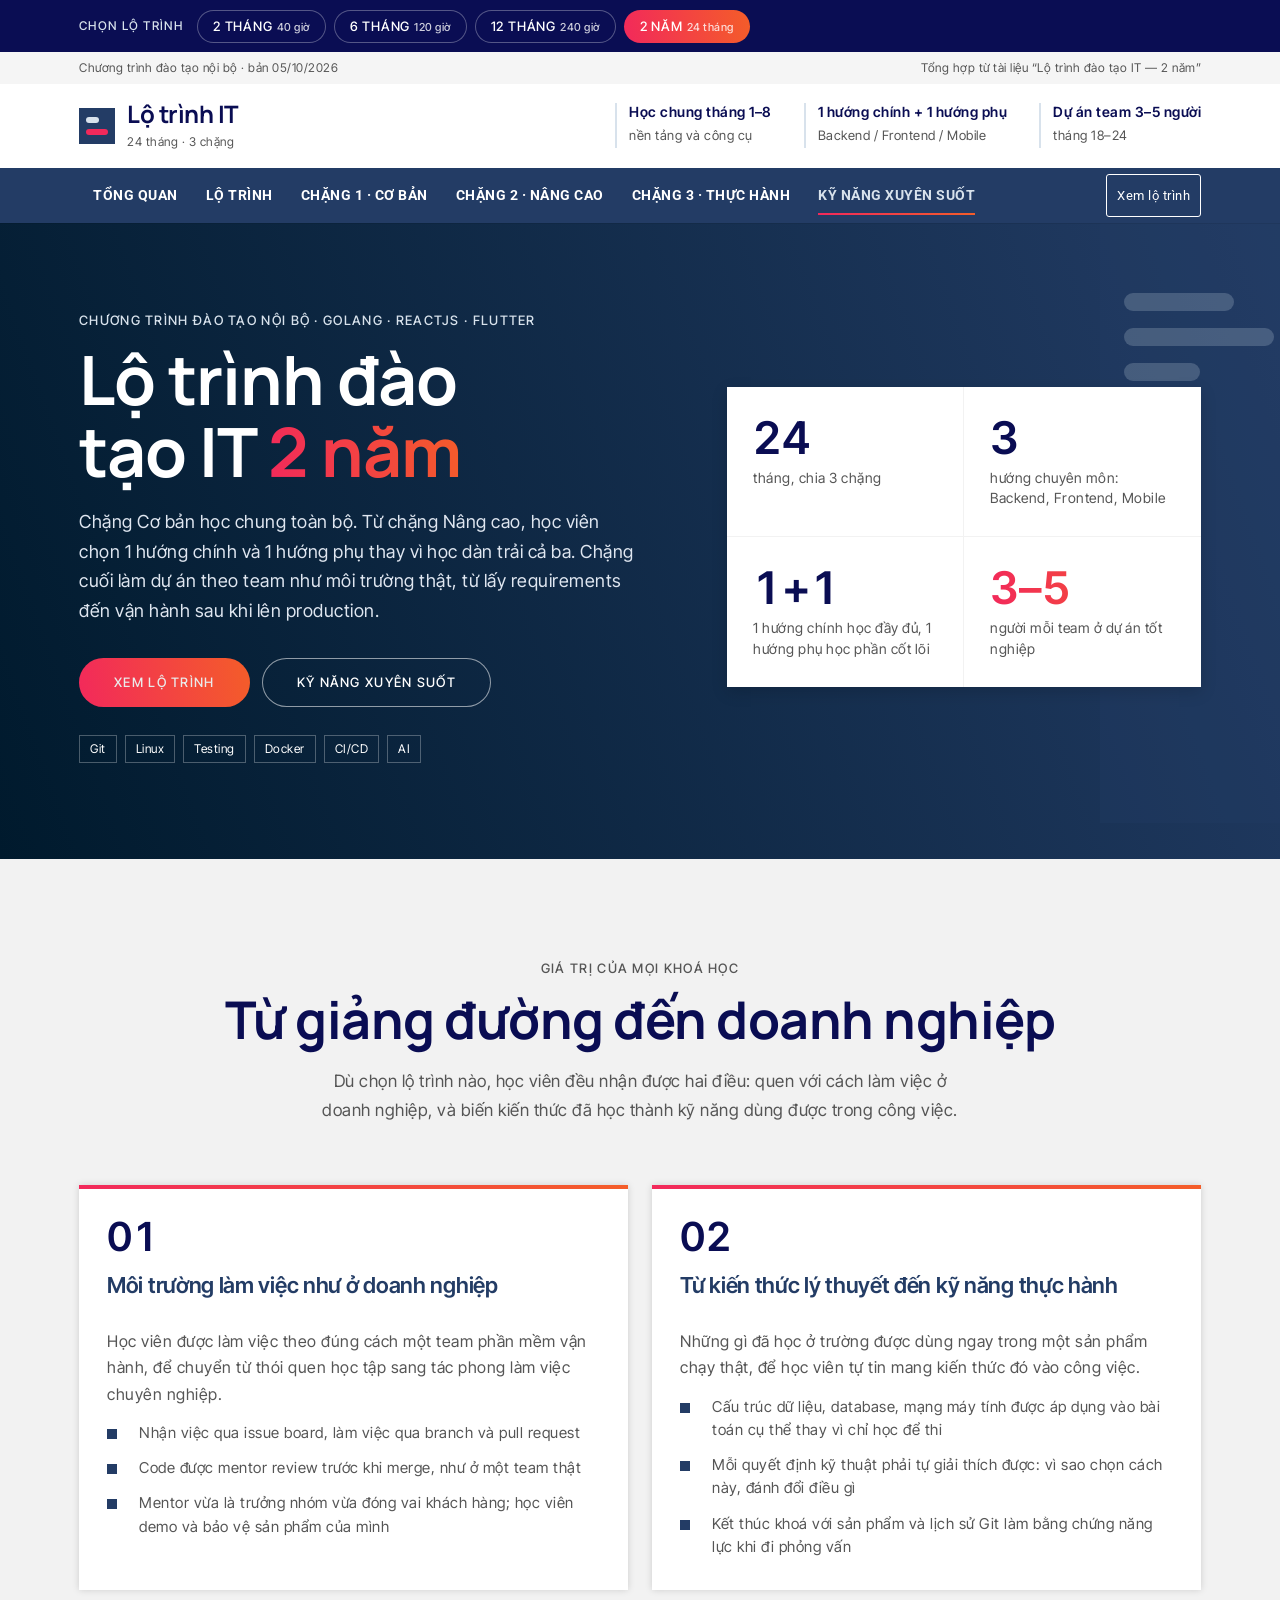
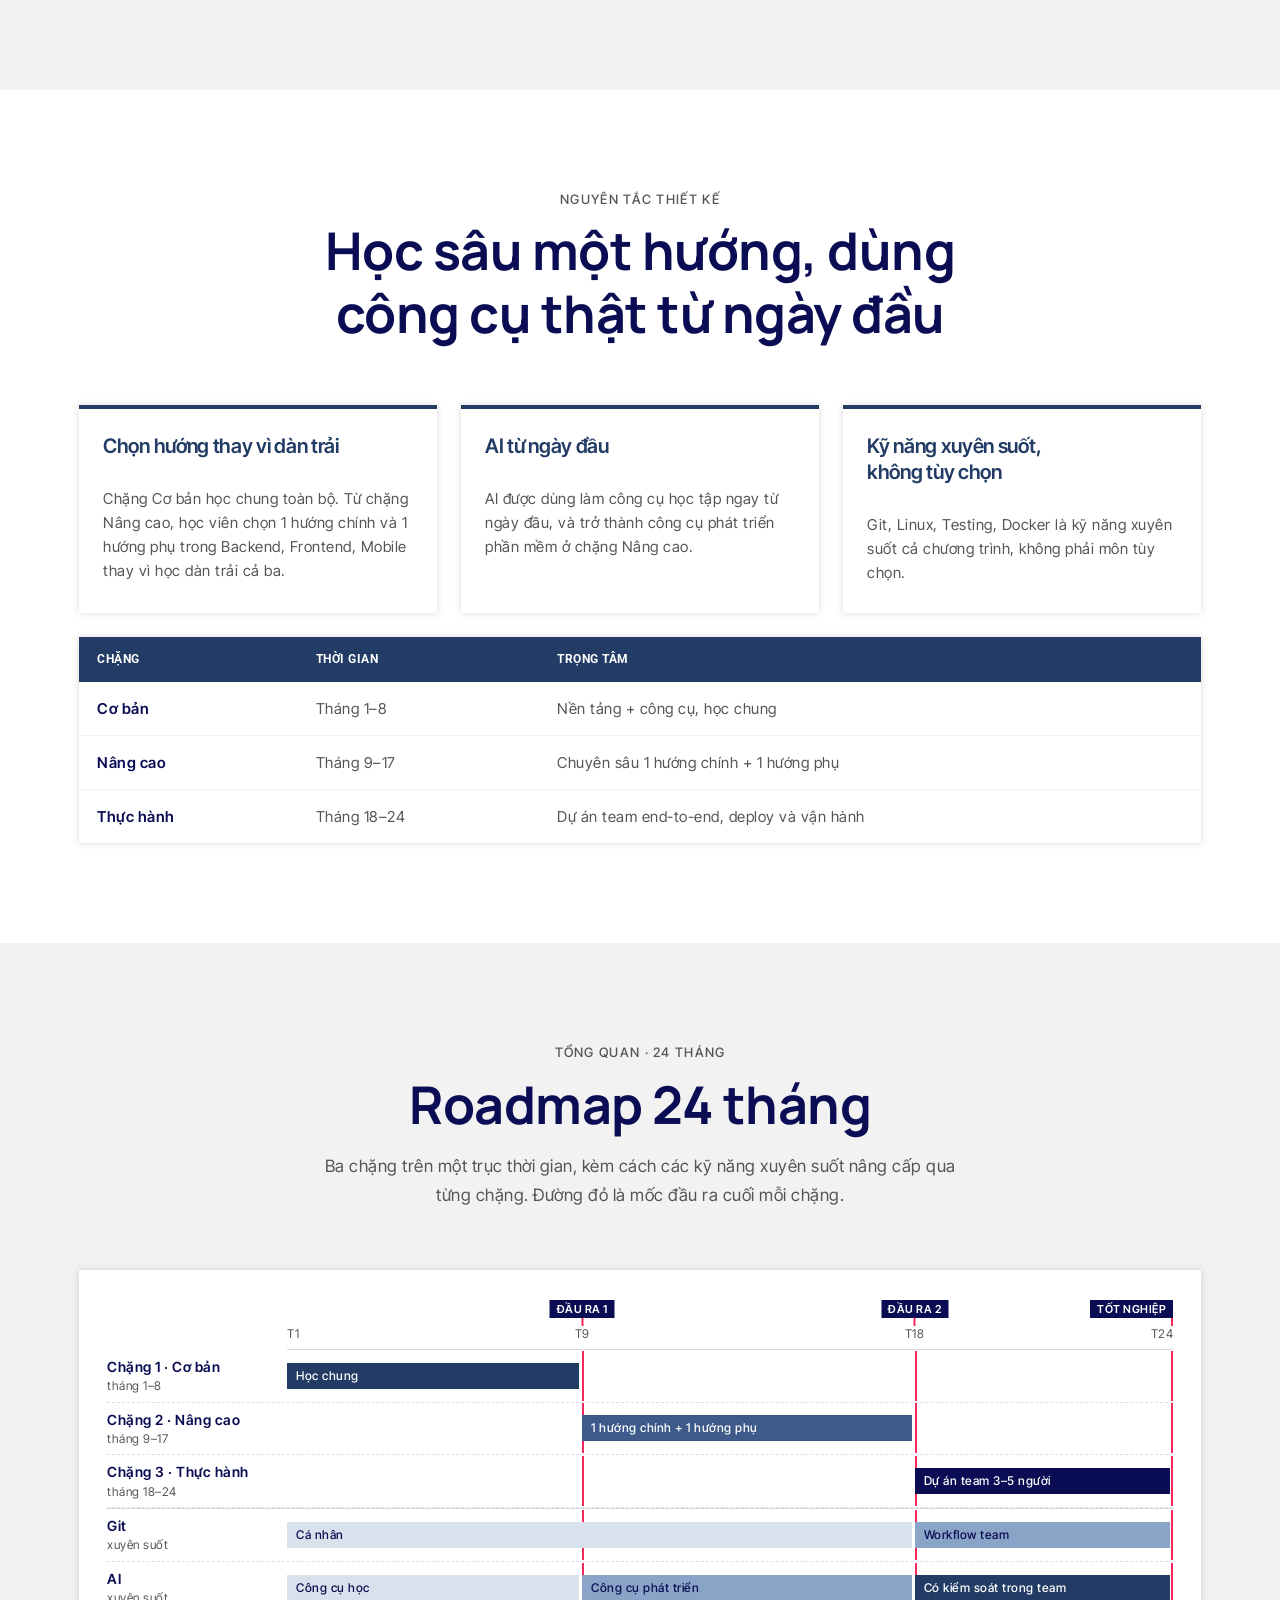
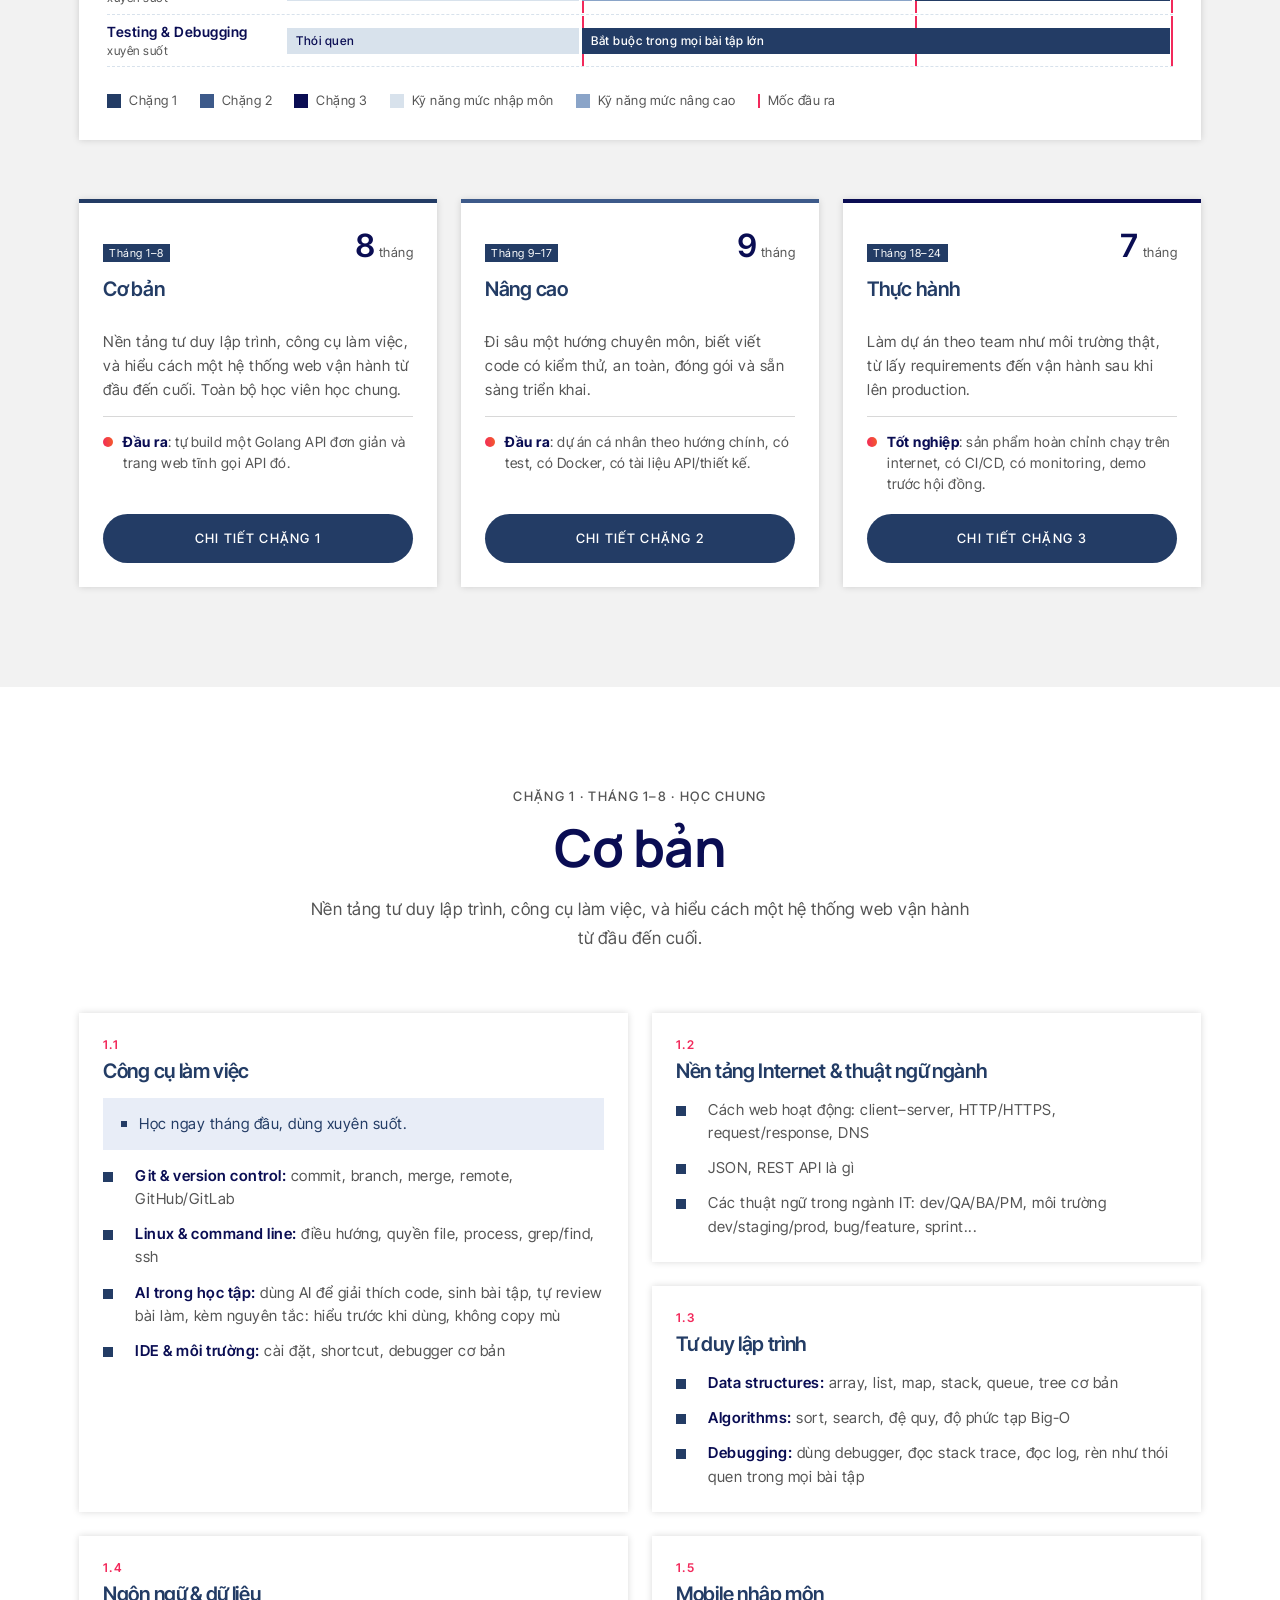
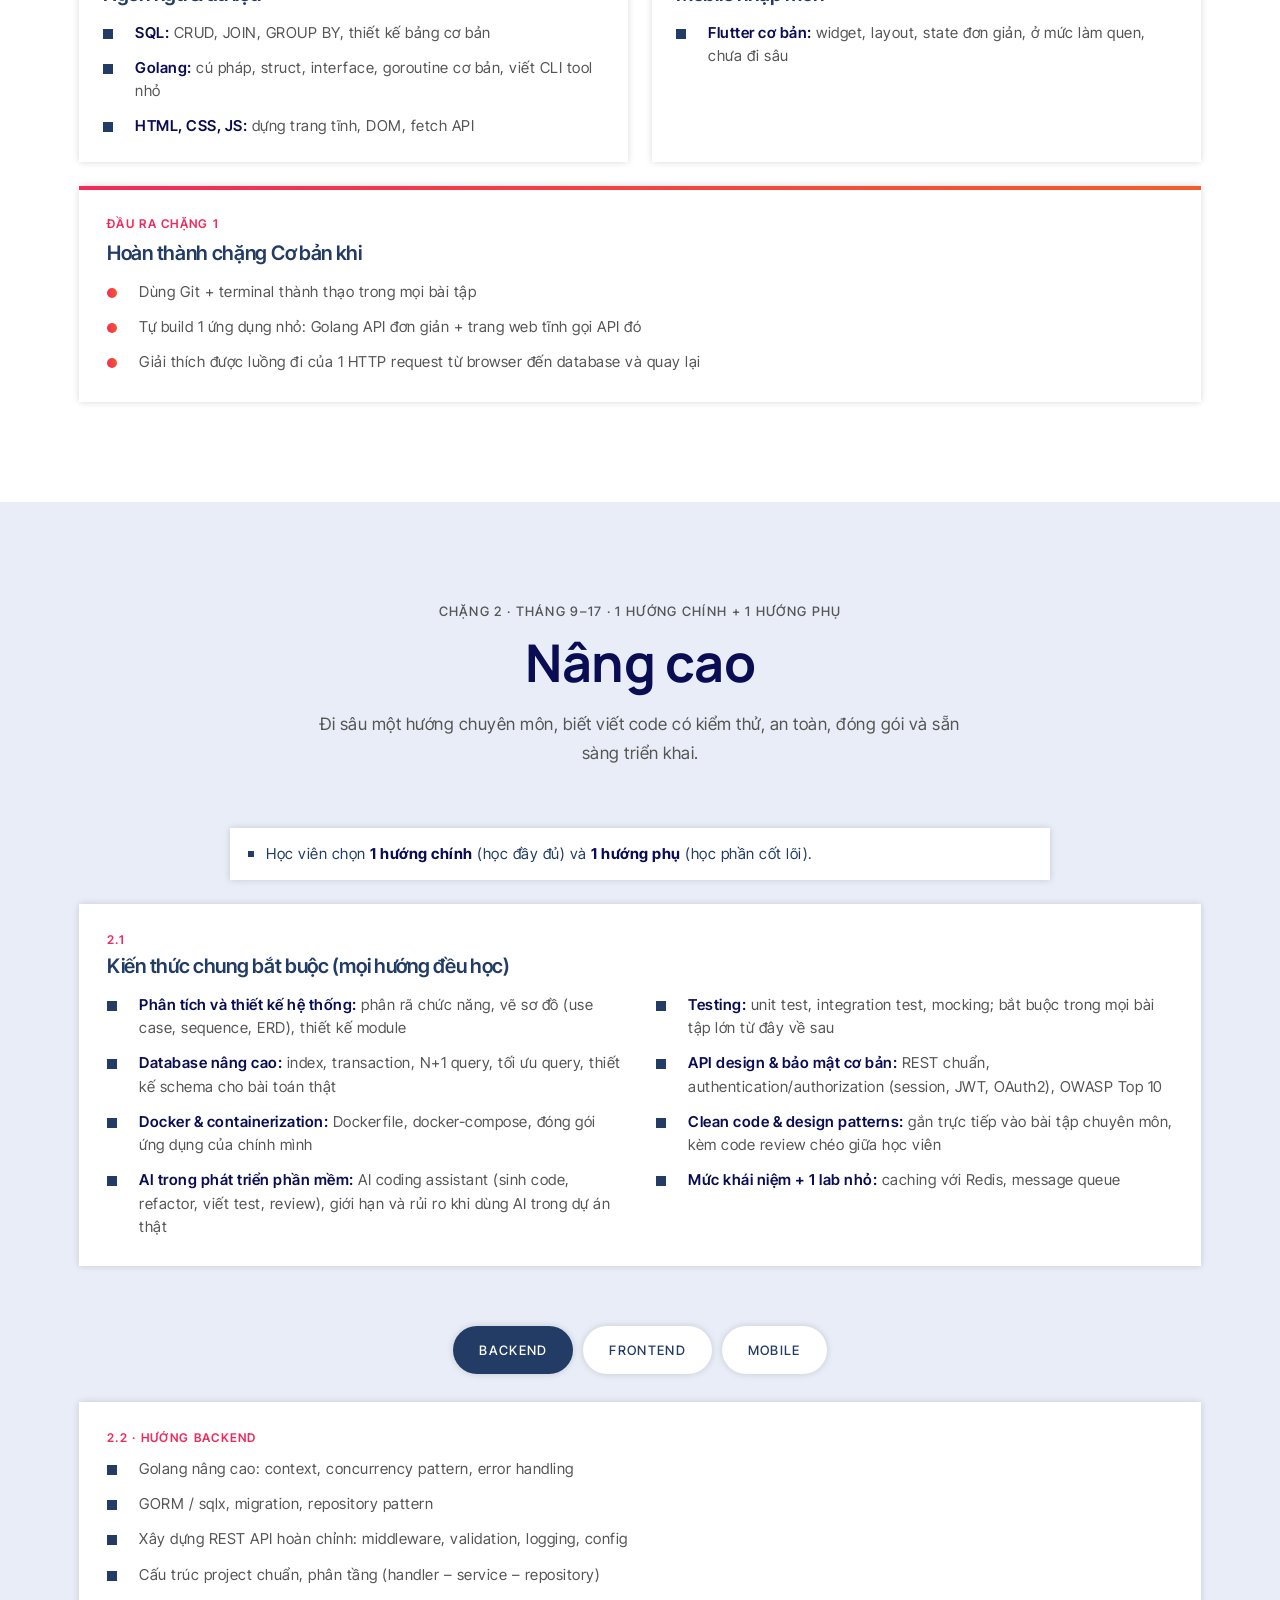
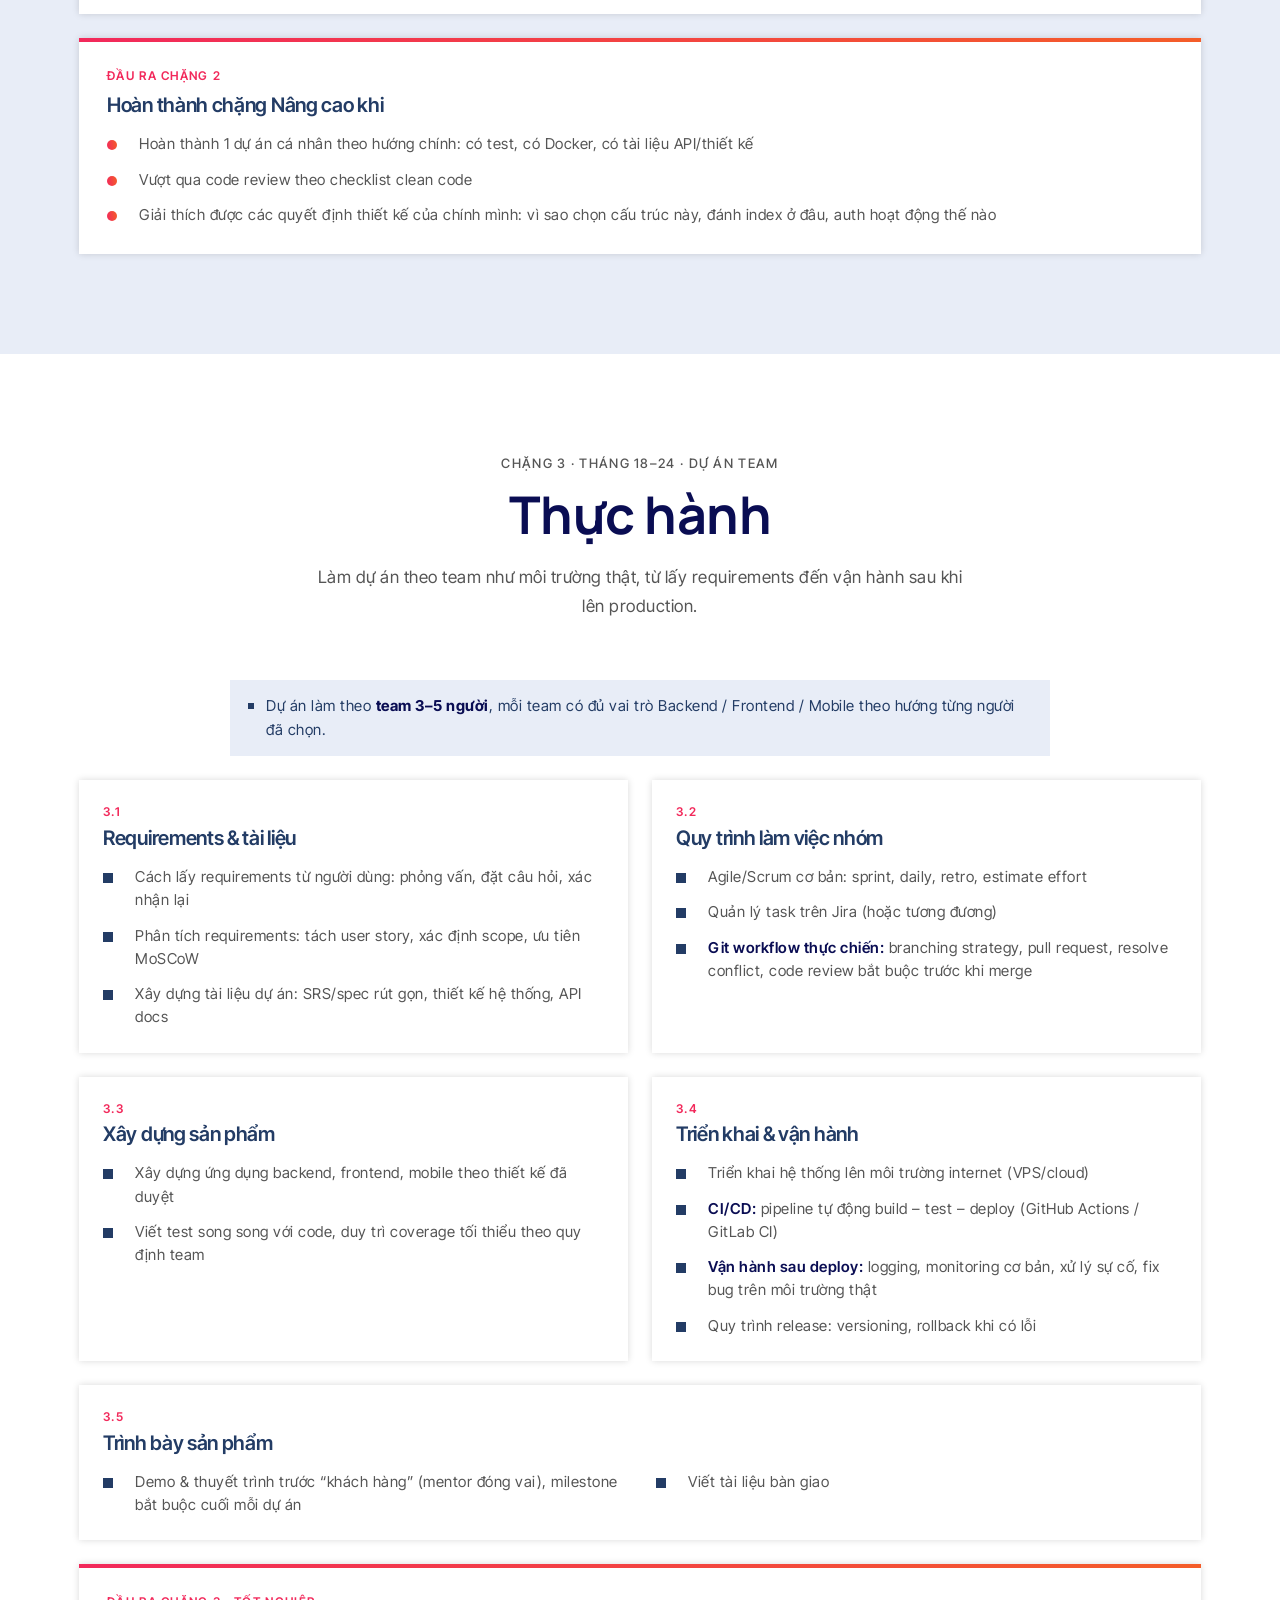
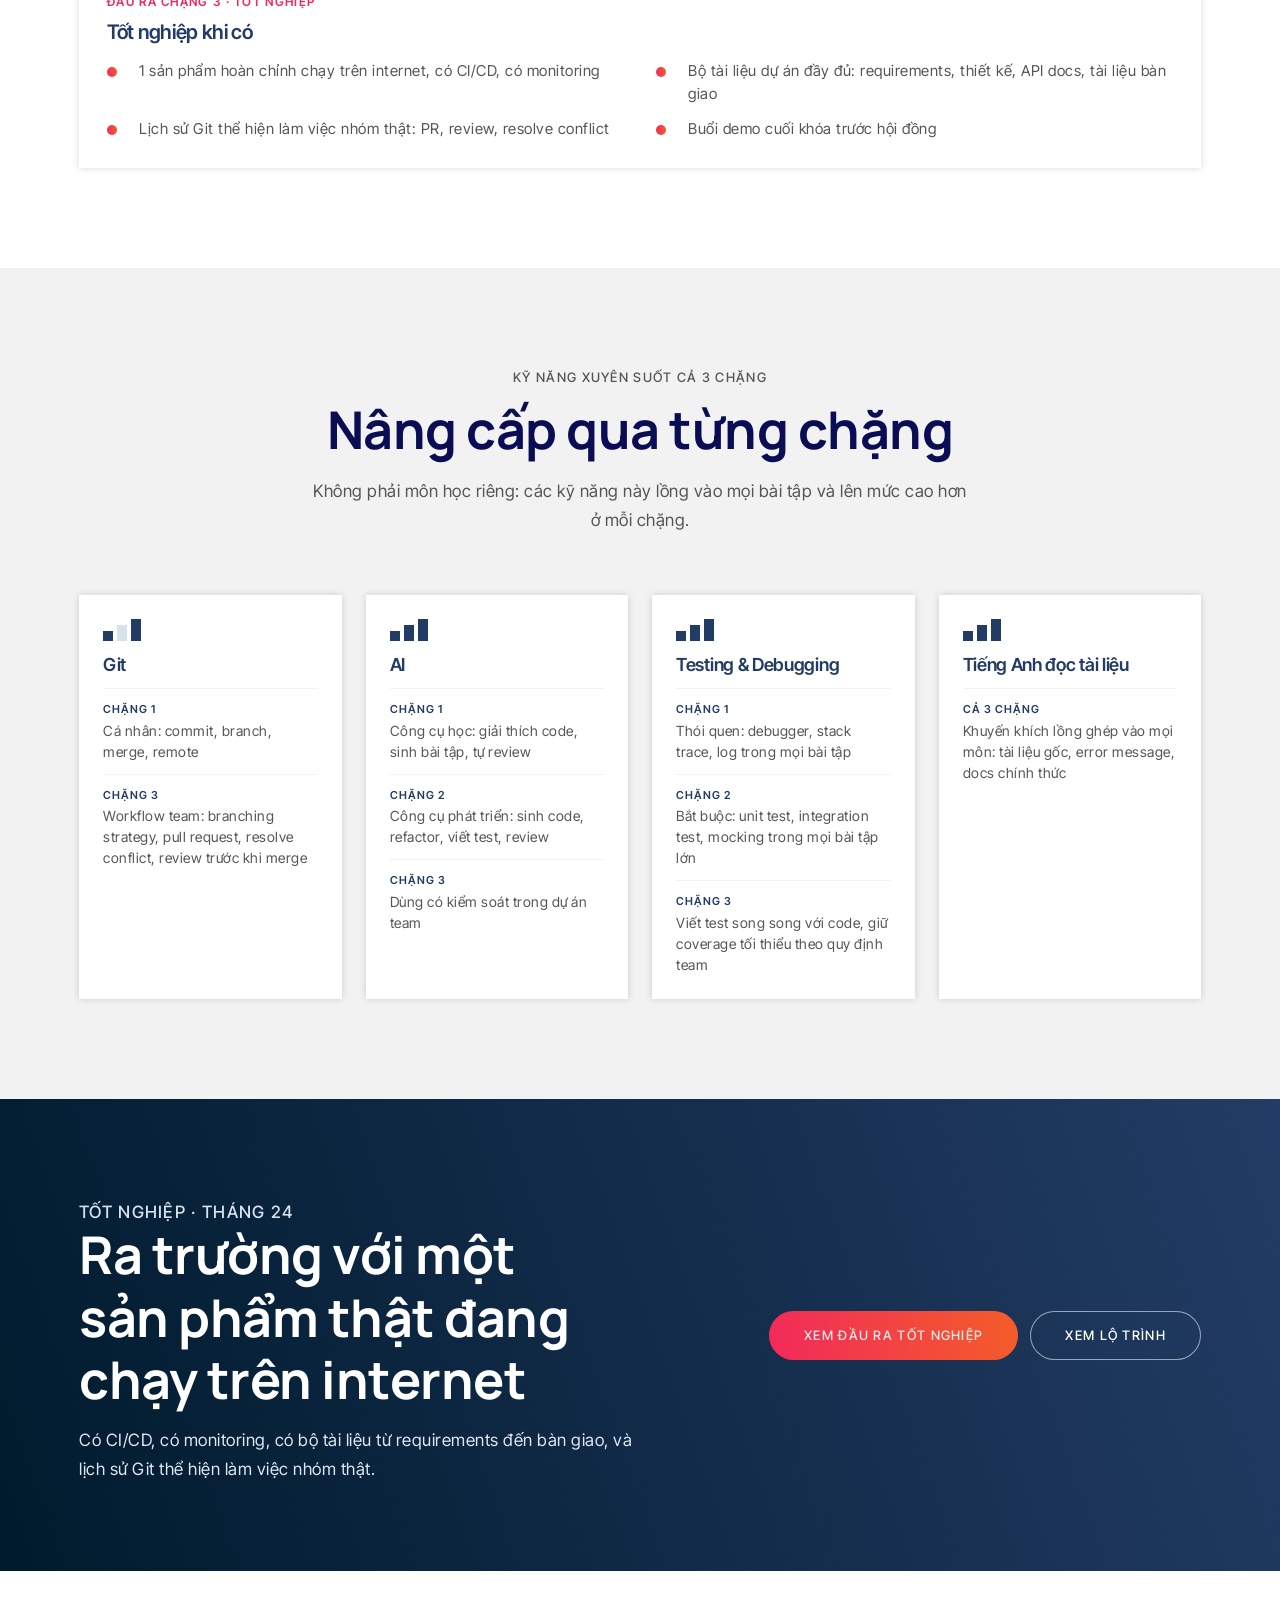
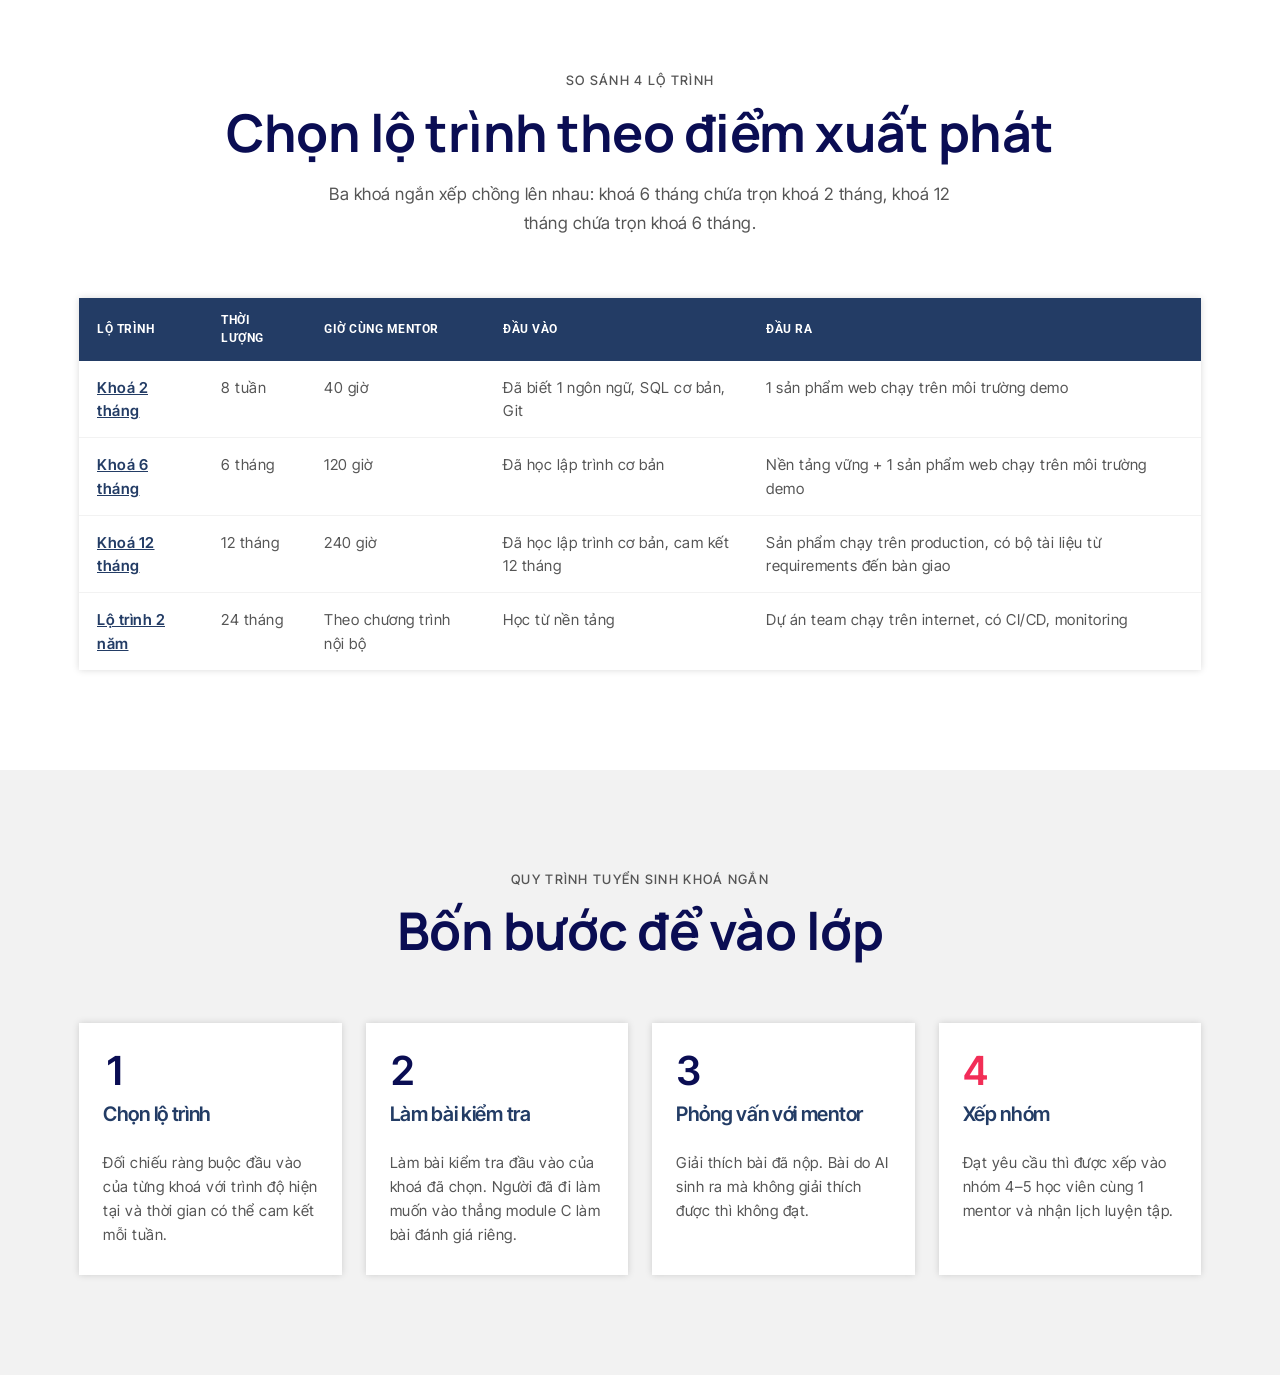
==== commit 69cee2c4: "feat(site): highlight course value on every roadmap and drop AI account requirement A shared value s" ====
--- a/public/index.html
+++ b/public/index.html
@@ -14,297 +14,7 @@
 <link rel="preconnect" href="https://fonts.googleapis.com">
 <link rel="preconnect" href="https://fonts.gstatic.com" crossorigin>
 <link rel="stylesheet" href="https://fonts.googleapis.com/css2?family=Inter+Tight:wght@400;500;600;700&family=Manrope:wght@700&family=Roboto:wght@400;700&display=swap">
-<style>
-/* ===== UpNext design tokens (upnext.vn, captured 28 Sep 2026) ===== */
-:root{
-  --navy-900:#0a0d53; --navy-700:#233c65; --navy-deep:#001a2d; --navy-overlay:rgba(35,60,101,.7);
-  --accent-orange:#f45d29; --accent-crimson:#f2295b;
-  --slate-600:#4b5863; --gray-800:#333333; --gray-600:#555555; --gray-500:#777777; --gray-300:#c4c4c4; --gray-200:#d8d8d8;
-  --surface-0:#ffffff; --surface-50:#f5f5f5; --surface-100:#f2f2f2; --surface-blue-50:#e8edf7; --surface-blue-100:#d8e2ec; --surface-dark:#23282d;
-  --on-accent:#eaeaea;
-  --gradient-accent:linear-gradient(260deg,var(--accent-orange) 0%,var(--accent-crimson) 100%);
-  --gradient-navy:linear-gradient(250deg,var(--navy-700) 0%,var(--navy-deep) 100%);
-  --shadow-card:0 0 7px 0 rgba(0,0,0,.15); --shadow-card-strong:0 0 7px 0 rgba(0,0,0,.2); --shadow-float:0 5px 15px 0 rgba(0,0,0,.15);
-  --space-1:2px; --space-2:6px; --space-3:10px; --space-4:18px; --space-5:24px; --space-6:35px; --space-7:60px; --space-8:100px;
-  --radius-sm:3px; --radius-pill:50px;
-  --font-sans:"Inter Tight",system-ui,sans-serif; --font-display:Manrope,"Inter Tight",sans-serif; --font-ui:Roboto,Arial,sans-serif;
-  /* derived: mid-navy for stage 2 bars, between navy-700 and surface-blue-100 */
-  --navy-500:#3d5a8a; --navy-300:#8aa4c8;
-  --nav-h:55px;
-  color-scheme:light;
-}
-*,*::before,*::after{box-sizing:border-box}
-html{scroll-behavior:smooth;scroll-padding-top:calc(var(--nav-h) + 12px);-webkit-text-size-adjust:100%}
-@media (prefers-reduced-motion:reduce){html{scroll-behavior:auto}}
-body{margin:0;background:var(--surface-0);color:var(--gray-600);font-family:var(--font-sans);font-size:16px;line-height:1.7;letter-spacing:.5px;-webkit-font-smoothing:antialiased}
-img,svg{display:block}
-a{color:inherit}
-h1,h2,h3,h4{margin:0;color:var(--navy-900);text-wrap:balance}
-p,ul,ol{margin:0}
-ul,ol{padding:0;list-style:none}
-.wrap{max-width:1170px;margin:0 auto;padding-inline:24px}
-.num{font-variant-numeric:tabular-nums}
-.skip{position:absolute;left:-9999px;top:8px;z-index:50;background:var(--navy-900);color:#fff;padding:10px 16px;text-decoration:none}
-.skip:focus{left:16px}
-:focus-visible{outline:2px solid var(--navy-700);outline-offset:3px}
-
-/* ===== type ===== */
-.eyebrow{font-size:13px;line-height:1.4;letter-spacing:1.3px;text-transform:uppercase;font-weight:500;color:var(--gray-600)}
-h2{font-family:var(--font-display);font-weight:700;font-size:clamp(32px,4.6vw,52px);line-height:1.2;letter-spacing:-.5px}
-h3{font-size:20px;line-height:26px;font-weight:600;letter-spacing:-.3px;color:var(--navy-700)}
-h3 .no{display:block;font-size:12px;line-height:1.4;letter-spacing:1.3px;font-weight:600;color:var(--accent-crimson);margin-bottom:4px}
-
-/* ===== buttons (design-system Button) ===== */
-.btn{display:inline-flex;align-items:center;justify-content:center;gap:10px;min-height:48px;border:0;cursor:pointer;text-decoration:none;font-family:var(--font-sans);font-size:13px;line-height:13px;font-weight:500;letter-spacing:1.3px;text-transform:uppercase;padding:var(--space-4) var(--space-6);border-radius:var(--radius-pill);transition:filter .2s,background-color .2s,color .2s,box-shadow .2s}
-.btn-primary{color:var(--on-accent);background-color:var(--navy-700);background-image:var(--gradient-accent)}
-.btn-primary:hover{filter:brightness(1.06)}
-.btn-navy{color:var(--surface-0);background:var(--navy-700)}
-.btn-navy:hover{background:var(--navy-900)}
-.btn-ghost{color:var(--surface-0);background:transparent;box-shadow:inset 0 0 0 1px rgba(255,255,255,.55)}
-.btn-ghost:hover{background:var(--surface-0);color:var(--navy-700)}
-.on-dark :focus-visible{outline-color:var(--surface-0)}
-
-/* ===== header stack: utility bar -> brand row -> navy menu ===== */
-.util{background:var(--surface-50);font-size:12px;line-height:1.5;color:var(--gray-600)}
-.util .wrap{display:flex;justify-content:space-between;gap:6px 16px;padding-block:7px;flex-wrap:wrap}
-.brand{background:var(--surface-0)}
-.brand .wrap{display:flex;align-items:center;justify-content:space-between;gap:24px;padding-block:18px}
-.wordmark{display:flex;align-items:center;gap:12px;text-decoration:none}
-.wordmark .mk{width:36px;height:36px}
-.wordmark b{font-family:var(--font-display);font-weight:700;font-size:24px;letter-spacing:-.5px;color:var(--navy-900);line-height:1}
-.wordmark span{display:block;font-size:12px;color:var(--gray-600);letter-spacing:.5px;margin-top:4px;line-height:1.2}
-.brand-info{display:flex;gap:32px}
-.info{border-left:2px solid var(--surface-blue-100);padding-left:12px}
-.info b{display:block;font-size:14px;color:var(--navy-900);font-weight:600;line-height:1.3}
-.info span{font-size:13px;color:var(--gray-600);line-height:1.3}
-nav.main{position:sticky;top:0;z-index:20;background:var(--navy-700);box-shadow:0 1px 0 rgba(0,0,0,.08)}
-nav.main .wrap{display:flex;align-items:center;gap:8px;min-height:var(--nav-h)}
-.nav-scroll{display:flex;overflow-x:auto;scrollbar-width:none;flex:1;min-width:0;-webkit-mask-image:linear-gradient(90deg,#000 calc(100% - 28px),transparent);mask-image:linear-gradient(90deg,#000 calc(100% - 28px),transparent)}
-.nav-scroll::-webkit-scrollbar{display:none}
-.nav-scroll a{position:relative;font-family:var(--font-ui);font-weight:700;font-size:14px;line-height:27.2px;letter-spacing:.5px;text-transform:uppercase;color:var(--surface-0);text-decoration:none;padding:14px 14px;white-space:nowrap}
-.nav-scroll a::after{content:"";position:absolute;left:14px;right:14px;bottom:8px;height:2px;background:var(--gradient-accent);transform:scaleX(0);transform-origin:left;transition:transform .2s}
-.nav-scroll a:hover,.nav-scroll a[aria-current]{color:var(--surface-blue-100)}
-.nav-scroll a[aria-current]::after{transform:scaleX(1)}
-.nav-scroll a:focus-visible{outline:2px solid var(--surface-0);outline-offset:-4px}
-.btn-outline{flex:none;font-family:var(--font-ui);font-size:13px;line-height:27.2px;letter-spacing:.5px;color:var(--surface-0);text-decoration:none;border:1px solid var(--surface-0);border-radius:var(--radius-sm);padding:7px var(--space-3);transition:background-color .2s,color .2s}
-.btn-outline:hover{background:var(--surface-0);color:var(--navy-700)}
-.btn-outline:focus-visible{outline-color:var(--surface-0)}
-
-/* ===== hero ===== */
-.hero{position:relative;background:var(--gradient-navy);color:#fff;overflow:hidden}
-.hero-art{position:absolute;right:-40px;top:0;bottom:0;width:520px;pointer-events:none;opacity:.6}
-.hero .wrap{position:relative;display:grid;grid-template-columns:1.25fr 1fr;gap:56px;align-items:center;padding-block:88px 96px}
-.hero .eyebrow{color:var(--surface-blue-100)}
-.hero h1{font-family:var(--font-display);font-weight:700;color:#fff;font-size:clamp(40px,6.2vw,68px);line-height:1.06;letter-spacing:-1px;margin-top:14px}
-.hero h1 em{font-style:normal;background:var(--gradient-accent);-webkit-background-clip:text;background-clip:text;color:transparent}
-.hero .lead{max-width:56ch;color:#dfe6f0;font-size:18px;line-height:1.65;margin-top:20px}
-.hero-cta{display:flex;flex-wrap:wrap;gap:12px;margin-top:32px}
-.hero-meta{display:flex;flex-wrap:wrap;gap:8px;margin-top:28px}
-.chip{font-size:12px;line-height:1;letter-spacing:.5px;color:var(--surface-0);border:1px solid rgba(255,255,255,.28);padding:7px 10px}
-.stats{display:grid;grid-template-columns:1fr 1fr;background:var(--surface-0);box-shadow:var(--shadow-float)}
-.stat{padding:28px 26px;display:grid;gap:8px;align-content:start}
-.stat:nth-child(odd){border-right:1px solid var(--surface-100)}
-.stat:nth-child(-n+2){border-bottom:1px solid var(--surface-100)}
-.stat b{font-size:45px;line-height:1;font-weight:600;letter-spacing:.5px;color:var(--navy-900);font-variant-numeric:tabular-nums}
-.stat span{font-size:14px;line-height:1.45;color:var(--gray-600)}
-.stat.gate b{background:var(--gradient-accent);-webkit-background-clip:text;background-clip:text;color:transparent}
-
-/* ===== sections ===== */
-section{padding-block:var(--space-8)}
-section.tint{background:var(--surface-blue-50)}
-section.band{background:var(--surface-100)}
-.sec-head{text-align:center;display:grid;gap:12px;margin-bottom:var(--space-7)}
-.sec-head .sub{max-width:66ch;margin:4px auto 0;font-size:17px}
-.card{background:var(--surface-0);box-shadow:var(--shadow-card);padding:var(--space-5)}
-.card > h3 + *{margin-top:14px}
-.grid2{display:grid;grid-template-columns:1fr 1fr;gap:var(--space-5)}
-.grid3{display:grid;grid-template-columns:repeat(3,1fr);gap:var(--space-5)}
-.stack-col{display:grid;gap:var(--space-5);align-content:start}
-.mt{margin-top:var(--space-5)}
-.note{padding:14px 18px;background:var(--surface-blue-50);font-size:15px;line-height:1.6;color:var(--navy-700);display:flex;gap:12px}
-.note::before{content:"";flex:none;width:6px;height:6px;margin-top:9px;background:var(--navy-700)}
-.note b{color:var(--navy-900)}
-section.tint .note{background:var(--surface-0);box-shadow:var(--shadow-card)}
-.lead-note{max-width:820px;margin:0 auto var(--space-5)}
-
-/* principles */
-.pillars{display:grid;grid-template-columns:repeat(3,1fr);gap:var(--space-5)}
-.pillar{display:grid;gap:14px;align-content:start;padding:28px var(--space-5);position:relative;transition:box-shadow .2s,transform .2s}
-.pillar::before{content:"";position:absolute;inset:0 0 auto 0;height:4px;background:var(--navy-700)}
-.pillar:hover{box-shadow:var(--shadow-card-strong);transform:translateY(-2px)}
-.pillar p{font-size:15px;line-height:1.6}
-
-/* gantt */
-.gantt{position:relative}
-.g-axis,.g-row{display:grid;grid-template-columns:180px 1fr;align-items:center}
-.ticks{position:relative;height:52px;border-bottom:1px solid var(--gray-200)}
-.ticks span{position:absolute;bottom:4px;transform:translateX(-50%);font-size:12px;color:var(--gray-600)}
-.ticks span.first{transform:none}.ticks span.last{transform:translateX(-100%)}
-.gate-lbl{position:absolute;top:2px;transform:translateX(-50%);font-size:11px;line-height:18px;font-weight:600;letter-spacing:.5px;text-transform:uppercase;color:#fff;background:var(--navy-900);padding:0 7px;white-space:nowrap}
-.gate-lbl::after{content:"";position:absolute;left:50%;top:100%;width:2px;height:8px;margin-left:-1px;background:var(--accent-crimson)}
-.gate-lbl.last{transform:translateX(-100%)}.gate-lbl.last::after{left:auto;right:0}
-.g-row{min-height:50px;border-bottom:1px dashed var(--surface-blue-100)}
-.g-row.sep{border-top:1px solid var(--gray-200)}
-.lab{font-size:14px;font-weight:600;color:var(--navy-900);line-height:1.3;padding:8px 12px 8px 0}
-.lab small{display:block;font-weight:400;color:var(--gray-600);font-size:12px;margin-top:2px}
-.g-track{position:relative;height:50px}
-.g-track .gl{position:absolute;top:0;bottom:0;border-left:2px solid var(--accent-crimson)}
-.g-track .gl.end{margin-left:-2px}
-.bar{position:absolute;top:12px;height:26px;background:var(--navy-700);color:#fff;font-size:12px;line-height:26px;font-weight:500;padding:0 9px;white-space:nowrap;overflow:hidden;text-overflow:ellipsis;z-index:1}
-.bar.p2{background:var(--navy-500)}.bar.p3{background:var(--navy-900)}
-.bar.lite{background:var(--surface-blue-100);color:var(--navy-900)}
-.bar.mid{background:var(--navy-300);color:var(--navy-900)}
-.legend{display:flex;flex-wrap:wrap;gap:10px 22px;margin-top:22px;font-size:13px;color:var(--gray-600)}
-.legend span{display:inline-flex;align-items:center;gap:8px}
-.legend i{display:inline-block;width:14px;height:14px}
-
-/* stage cards */
-.phases{display:grid;grid-template-columns:repeat(3,1fr);gap:var(--space-5);margin-top:var(--space-7)}
-.phase{display:flex;flex-direction:column;gap:14px;position:relative;padding-top:30px}
-.phase .btn{margin-top:auto}
-.phase .idx{position:absolute;top:-1px;left:0;right:0;height:4px;background:var(--navy-700)}
-.phase:nth-child(2) .idx{background:var(--navy-500)}.phase:nth-child(3) .idx{background:var(--navy-900)}
-.phase .top{display:flex;justify-content:space-between;align-items:baseline;gap:10px}
-.tag{display:inline-block;font-size:11px;line-height:14px;letter-spacing:.5px;color:#fff;background:var(--navy-700);padding:var(--space-1) var(--space-2)}
-.phase .hrs{font-size:32px;line-height:1;font-weight:600;color:var(--navy-900);font-variant-numeric:tabular-nums}
-.phase .hrs small{font-size:13px;color:var(--gray-600);font-weight:400}
-.phase .out{font-size:15px;line-height:1.6}
-.phase .gate{display:flex;gap:10px;border-top:1px solid var(--gray-200);padding-top:14px;margin-bottom:6px;font-size:14px;line-height:1.5}
-.phase .gate b{color:var(--navy-900)}
-.gate-dot{flex:none;width:10px;height:10px;margin-top:6px;border-radius:50%;background:var(--gradient-accent)}
-
-/* tables -> cards on mobile */
-.tbl{box-shadow:var(--shadow-card);background:var(--surface-0)}
-table{width:100%;border-collapse:collapse;font-size:15px;line-height:1.55}
-th{font-family:var(--font-ui);font-size:12px;letter-spacing:.5px;text-transform:uppercase;text-align:left;color:#fff;background:var(--navy-700);padding:13px 18px;font-weight:700}
-td{padding:15px 18px;border-bottom:1px solid var(--surface-100);vertical-align:top}
-tr:last-child td{border-bottom:0}
-td:first-child{font-weight:600;color:var(--navy-900)}
-
-/* tabs */
-.tabs{display:flex;gap:10px;justify-content:center;flex-wrap:wrap;margin-bottom:28px}
-.tab{font-family:var(--font-sans);font-size:13px;font-weight:500;letter-spacing:1.3px;text-transform:uppercase;border:0;cursor:pointer;min-height:48px;padding:14px 26px;border-radius:var(--radius-pill);background:var(--surface-0);color:var(--navy-700);box-shadow:var(--shadow-card);transition:background-color .2s,color .2s}
-.tab:hover{background:var(--surface-blue-50)}
-.tab[aria-selected="true"]{background:var(--navy-700);color:#fff}
-.spec{padding:28px}
-.spec .no{display:block;font-size:12px;line-height:1.4;letter-spacing:1.3px;font-weight:600;color:var(--accent-crimson);margin-bottom:10px;text-transform:uppercase}
-
-/* lists */
-.checks{display:grid;gap:12px}
-.checks li{display:grid;grid-template-columns:20px 1fr;gap:12px;font-size:15px;line-height:1.55}
-.checks li::before{content:"";width:10px;height:10px;margin-top:8px;background:var(--navy-700)}
-.checks b{color:var(--navy-900);font-weight:600}
-.checks.two{grid-template-columns:1fr 1fr;gap:12px 32px}
-
-/* outcomes */
-.outcome{position:relative;overflow:hidden;padding:28px}
-.outcome::before{content:"";position:absolute;inset:0 0 auto 0;height:4px;background:var(--gradient-accent)}
-.outcome .k{font-size:12px;letter-spacing:1.3px;text-transform:uppercase;font-weight:600;color:var(--accent-crimson)}
-.outcome h3{margin-top:6px}
-.outcome .checks li::before{border-radius:50%;background:var(--gradient-accent)}
-
-/* cross-cutting skills */
-.skills{display:grid;grid-template-columns:repeat(4,1fr);gap:var(--space-5)}
-.skill{background:var(--surface-0);box-shadow:var(--shadow-card);padding:var(--space-5);display:grid;gap:12px;align-content:start}
-.skill-lvl{display:flex;gap:4px;align-items:flex-end;height:22px}
-.skill-lvl i{width:10px;background:var(--surface-blue-100)}
-.skill-lvl i:nth-child(1){height:10px}.skill-lvl i:nth-child(2){height:16px}.skill-lvl i:nth-child(3){height:22px}
-.skill-lvl i.on{background:var(--navy-700)}
-.skill h3{font-size:18px;line-height:1.3}
-.stage{font-size:14px;line-height:1.5;border-top:1px solid var(--surface-100);padding-top:12px}
-.stage b{display:block;font-size:11px;letter-spacing:1px;text-transform:uppercase;font-weight:600;color:var(--navy-700);margin-bottom:2px}
-
-/* closing CTA */
-.cta{background:var(--gradient-navy);color:#fff;padding-block:88px}
-.cta .wrap{display:grid;grid-template-columns:1.3fr 1fr;gap:40px;align-items:center}
-.cta h2{color:#fff}
-.cta p{color:#dfe6f0;font-size:17px;margin-top:14px;max-width:56ch}
-.cta .hero-cta{justify-content:flex-end;margin-top:0}
-
-/* program switcher: one page, one view per roadmap */
-.prog{background:var(--navy-900);color:#fff}
-.prog .wrap{display:flex;align-items:center;gap:14px;min-height:52px}
-.prog-lbl{flex:none;font-size:12px;letter-spacing:1.3px;text-transform:uppercase;font-weight:500;color:var(--surface-blue-100)}
-.prog-list{display:flex;gap:8px;overflow-x:auto;scrollbar-width:none;flex:1;min-width:0;padding-block:8px}
-.prog-list::-webkit-scrollbar{display:none}
-.prog-list a{flex:none;font-size:13px;line-height:1;font-weight:500;letter-spacing:.8px;text-transform:uppercase;color:#fff;text-decoration:none;padding:10px 16px;border-radius:var(--radius-pill);box-shadow:inset 0 0 0 1px rgba(255,255,255,.3);transition:background-color .2s,box-shadow .2s}
-.prog-list a:hover{background:rgba(255,255,255,.1)}
-.prog-list a[aria-current]{background-image:var(--gradient-accent);box-shadow:none}
-.prog-list a small{font-size:11px;letter-spacing:.5px;text-transform:none;opacity:.8;margin-left:4px}
-.prog :focus-visible{outline-color:var(--surface-0)}
-#modules{display:none}
-/* gate labels that sit close together: one grows left of its line, the next grows right */
-.gate-lbl.first{transform:none}.gate-lbl.first::after{left:0;margin-left:0}
-
-/* communication patterns, admission steps */
-.grid4{display:grid;grid-template-columns:repeat(4,1fr);gap:var(--space-5)}
-.pattern{display:grid;gap:10px;align-content:start}
-.pattern .k{font-size:12px;letter-spacing:1.3px;text-transform:uppercase;font-weight:600;color:var(--accent-crimson)}
-.pattern p{font-size:15px;line-height:1.6}
-.pattern p b{color:var(--navy-900)}
-.step{display:grid;gap:10px;align-content:start;padding:28px var(--space-5)}
-.step .n{font-size:40px;line-height:1;font-weight:600;color:var(--navy-900);font-variant-numeric:tabular-nums}
-.step:last-child .n{background:var(--gradient-accent);-webkit-background-clip:text;background-clip:text;color:transparent}
-.step p{font-size:15px;line-height:1.6}
-td a{color:var(--navy-700);font-weight:600}
-.sub-h{font-size:16px;line-height:1.4;font-weight:600;color:var(--navy-900);margin:22px 0 10px}
-
-/* reveal (progressive: only hidden when JS + motion allowed) */
-@media (prefers-reduced-motion:no-preference){
-  .js .reveal{opacity:0;transform:translateY(14px);transition:opacity .5s ease-out,transform .5s ease-out}
-  .js .reveal.in{opacity:1;transform:none}
-}
-
-/* ===== responsive ===== */
-@media (max-width:1024px){
-  .brand-info .info:nth-child(2){display:none}
-  .hero .wrap{grid-template-columns:1fr;gap:44px;padding-block:72px 80px}
-  .hero-art{display:none}
-  .skills{grid-template-columns:1fr 1fr}
-  .grid3,.grid4{grid-template-columns:1fr 1fr}
-  .cta .wrap{grid-template-columns:1fr}
-  .cta .hero-cta{justify-content:flex-start}
-}
-@media (max-width:900px){
-  .phases,.grid2,.pillars{grid-template-columns:1fr}
-  .checks.two{grid-template-columns:1fr}
-  /* gantt: labels above bars, no horizontal scroll */
-  .g-axis,.g-row{grid-template-columns:1fr}
-  .g-axis > div:first-child{display:none}
-  .g-row{border-bottom:0;padding-top:6px}
-  .g-row.sep{border-top:0}
-  .lab{padding:0;display:flex;gap:8px;align-items:baseline}
-  .lab small{display:inline;margin:0}
-  .g-track{height:38px;border-bottom:1px dashed var(--surface-blue-100)}
-  .bar{top:6px}
-  .bar span{display:none}
-}
-@media (max-width:720px){
-  .wrap{padding-inline:16px}
-  section{padding-block:64px}
-  .sec-head{margin-bottom:40px}
-  .brand-info{display:none}
-  .skills,.grid3,.grid4{grid-template-columns:1fr}
-  .prog-lbl{display:none}
-  .prog-list{gap:6px}
-  .prog-list a{padding:10px 12px}
-  .prog-list a small{display:none}
-  .stat{padding:20px 18px}.stat b{font-size:36px}
-  .spec,.outcome{padding:var(--space-5) 18px}
-  .tab{flex:1 1 auto;padding:14px 18px}
-  .btn{width:100%}
-  .hero-cta{flex-direction:column}
-  .btn-outline{display:none}
-  /* tables become stacked cards */
-  .tbl{background:transparent;box-shadow:none}
-  table,tbody,tr,td{display:block}
-  thead{position:absolute;width:1px;height:1px;overflow:hidden;clip:rect(0 0 0 0)}
-  tr{background:var(--surface-0);box-shadow:var(--shadow-card);margin-bottom:14px;padding:6px 0}
-  td{border:0;padding:6px 18px;display:grid;grid-template-columns:96px 1fr;gap:10px}
-  td::before{content:attr(data-label);font-family:var(--font-ui);font-size:11px;font-weight:700;letter-spacing:.5px;text-transform:uppercase;color:var(--gray-600);padding-top:3px}
-  td:first-child{font-size:16px}
-}
-</style>
+<link rel="stylesheet" href="assets/site.css">
 </head>
 <body>
 <a class="skip" href="#noi-dung">Bỏ qua đến nội dung</a>
@@ -366,6 +76,8 @@
     </div>
   </div>
 </header>
+
+<div data-slot="gia-tri"></div>
 
 <section id="tong-quan"><div class="wrap">
   <header class="sec-head reveal"><p class="eyebrow">Nguyên tắc thiết kế</p><h2>Học sâu một hướng, dùng công cụ thật từ ngày đầu</h2></header>
@@ -666,6 +378,8 @@
   </div>
 </header>
 
+<div data-slot="gia-tri"></div>
+
 <section id="k2-tong-quan"><div class="wrap">
   <header class="sec-head reveal"><p class="eyebrow">Tổng quan khoá 2 tháng</p><h2>Học bằng cách làm ra sản phẩm</h2></header>
   <div class="pillars">
@@ -753,6 +467,8 @@
     </div>
   </div>
 </header>
+
+<div data-slot="gia-tri"></div>
 
 <section id="k6-tong-quan"><div class="wrap">
   <header class="sec-head reveal"><p class="eyebrow">Tổng quan · 6 tháng</p><h2>Hai module nối tiếp</h2><p class="sub">Đầu ra của module Nền tảng chính là điều kiện đầu vào của module Thực hành. Đường đỏ là điểm kiểm tra.</p></header>
@@ -856,6 +572,8 @@
     </div>
   </div>
 </header>
+
+<div data-slot="gia-tri"></div>
 
 <section id="k12-tong-quan"><div class="wrap">
   <header class="sec-head reveal"><p class="eyebrow">Tổng quan · 12 tháng</p><h2>Ba module nối tiếp</h2><p class="sub">Đầu ra của module trước là điều kiện đầu vào của module sau. Đường đỏ là điểm kiểm tra giữa các module.</p></header>
@@ -963,10 +681,29 @@
 
 <!-- ===== Module dùng chung: JS chuyển vào view đang hiển thị qua data-slot ===== -->
 <div id="modules">
+<section id="gia-tri" class="band"><div class="wrap">
+  <header class="sec-head reveal"><p class="eyebrow">Giá trị của mọi khoá học</p><h2>Từ giảng đường đến doanh nghiệp</h2><p class="sub">Dù chọn lộ trình nào, học viên đều nhận được hai điều: quen với cách làm việc ở doanh nghiệp, và biến kiến thức đã học thành kỹ năng dùng được trong công việc.</p></header>
+  <div class="grid2">
+    <article class="card value reveal"><span class="n">01</span><h3>Môi trường làm việc như ở doanh nghiệp</h3>
+      <p>Học viên được làm việc theo đúng cách một team phần mềm vận hành, để chuyển từ thói quen học tập sang tác phong làm việc chuyên nghiệp.</p>
+      <ul class="checks">
+        <li><span>Nhận việc qua issue board, làm việc qua branch và pull request</span></li>
+        <li><span>Code được mentor review trước khi merge, như ở một team thật</span></li>
+        <li><span>Mentor vừa là trưởng nhóm vừa đóng vai khách hàng; học viên demo và bảo vệ sản phẩm của mình</span></li>
+      </ul></article>
+    <article class="card value reveal"><span class="n">02</span><h3>Từ kiến thức lý thuyết đến kỹ năng thực hành</h3>
+      <p>Những gì đã học ở trường được dùng ngay trong một sản phẩm chạy thật, để học viên tự tin mang kiến thức đó vào công việc.</p>
+      <ul class="checks">
+        <li><span>Cấu trúc dữ liệu, database, mạng máy tính được áp dụng vào bài toán cụ thể thay vì chỉ học để thi</span></li>
+        <li><span>Mỗi quyết định kỹ thuật phải tự giải thích được: vì sao chọn cách này, đánh đổi điều gì</span></li>
+        <li><span>Kết thúc khoá với sản phẩm và lịch sử Git làm bằng chứng năng lực khi đi phỏng vấn</span></li>
+      </ul></article>
+  </div>
+</div></section>
+
 <div class="card reveal" id="dau-vao-chung"><h3><span class="no">Áp dụng cho cả 3 khoá</span>Điều kiện chung</h3>
   <ul class="checks">
     <li><span><b>Máy tính:</b> laptop RAM tối thiểu 8GB, khuyến nghị 16GB, chạy được Docker; internet ổn định</span></li>
-    <li><span><b>AI:</b> có tài khoản AI coding assistant (Claude, Copilot hoặc tương đương) trước buổi đầu</span></li>
     <li><span><b>Tiếng Anh:</b> đọc được tài liệu kỹ thuật, được phép dùng công cụ dịch</span></li>
     <li><span><b>Thời gian:</b> 5 giờ cùng mentor + 5–8 giờ tự học mỗi tuần. Vắng quá 20% giờ mentor thì không xét hoàn thành khoá</span></li>
   </ul></div>
@@ -1118,96 +855,6 @@
 </div>
 
 
-<script>
-(function(){
-  var d=document; d.documentElement.classList.add('js');
-
-  // Tabs (WAI-ARIA: click + arrow keys)
-  var tabs=[].slice.call(d.querySelectorAll('[role=tab]'));
-  function select(t,focus){
-    tabs.forEach(function(x){
-      var on=x===t; x.setAttribute('aria-selected',on); x.tabIndex=on?0:-1;
-      d.getElementById(x.getAttribute('aria-controls')).hidden=!on;
-    });
-    if(focus)t.focus();
-    try{localStorage.setItem('track',t.id)}catch(e){}
-  }
-  tabs.forEach(function(t,i){
-    t.addEventListener('click',function(){select(t)});
-    t.addEventListener('keydown',function(e){
-      var k=e.key,n=null;
-      if(k==='ArrowRight')n=tabs[(i+1)%tabs.length];
-      else if(k==='ArrowLeft')n=tabs[(i-1+tabs.length)%tabs.length];
-      else if(k==='Home')n=tabs[0]; else if(k==='End')n=tabs[tabs.length-1];
-      if(n){e.preventDefault();select(n,true)}
-    });
-  });
-  try{var s=d.getElementById(localStorage.getItem('track')||'');if(s&&tabs.indexOf(s)>-1)select(s)}catch(e){}
-
-  // Router: one page, one view per roadmap path. Shared modules move into the active view's slots.
-  var views=[].slice.call(d.querySelectorAll('.view')),progLinks=[].slice.call(d.querySelectorAll('[data-view]'));
-  var skip=d.querySelector('.skip'),metaDesc=d.querySelector('meta[name=description]');
-  function norm(p){return p.replace(/\/index\.html$/,'/').replace(/\/+$/,'')||'/'}
-  function byPath(p){p=norm(p);for(var i=0;i<views.length;i++)if(views[i].getAttribute('data-path')===p)return views[i];return views[0]}
-  function viewOf(el){while(el&&!(el.classList&&el.classList.contains('view')))el=el.parentNode;return el}
-  var current=null;
-  function show(v){
-    current=v;
-    views.forEach(function(x){x.hidden=x!==v});
-    [].forEach.call(v.querySelectorAll('[data-slot]'),function(slot){
-      var m=d.getElementById(slot.getAttribute('data-slot')); if(!m)return;
-      slot.appendChild(m);
-      var w=m.querySelector('.mod-when'); if(w)w.textContent=slot.getAttribute('data-when')||'';
-    });
-    progLinks.forEach(function(a){if(a.closest('.prog')){if(a.getAttribute('data-view')===v.id)a.setAttribute('aria-current','page');else a.removeAttribute('aria-current')}});
-    d.title=v.getAttribute('data-title'); metaDesc.setAttribute('content',v.getAttribute('data-desc'));
-    skip.setAttribute('href','#'+v.getAttribute('data-main'));
-  }
-  function toHash(){var t=location.hash&&d.getElementById(decodeURIComponent(location.hash.slice(1)));if(t)t.scrollIntoView()}
-  // A hash that only exists inside another view (e.g. "#chang-1" on "/2-thang") wins over the path,
-  // and the URL is corrected so later back/forward resolves to the same view.
-  function resolve(){
-    var v=byPath(location.pathname),t=location.hash&&d.getElementById(decodeURIComponent(location.hash.slice(1)));
-    var tv=t&&viewOf(t);
-    if(tv&&tv!==v){v=tv;try{history.replaceState(null,'',v.getAttribute('data-path')+location.hash)}catch(err){}}
-    return v;
-  }
-  show(resolve()); toHash();
-  progLinks.forEach(function(a){
-    a.addEventListener('click',function(e){
-      if(e.button||e.metaKey||e.ctrlKey||e.shiftKey||e.altKey)return;
-      var v=d.getElementById(a.getAttribute('data-view')); if(!v)return;
-      e.preventDefault();
-      try{history.pushState(null,'',v.getAttribute('data-path'))}catch(err){}
-      show(v); window.scrollTo(0,0);
-    });
-  });
-  // In-page anchors also fire popstate; only act when the URL points at another view.
-  window.addEventListener('popstate',function(){
-    var v=resolve(); if(v===current)return;
-    show(v); if(location.hash)toHash(); else window.scrollTo(0,0);
-  });
-
-  if(!('IntersectionObserver' in window)){[].forEach.call(d.querySelectorAll('.reveal'),function(el){el.classList.add('in')});return}
-
-  // Reveal on scroll
-  var ro=new IntersectionObserver(function(es){es.forEach(function(e){if(e.isIntersecting){e.target.classList.add('in');ro.unobserve(e.target)}})},{rootMargin:'0px 0px -8% 0px'});
-  [].forEach.call(d.querySelectorAll('.reveal'),function(el){ro.observe(el)});
-
-  // Scrollspy for each view's sticky menu
-  [].forEach.call(d.querySelectorAll('.nav-scroll'),function(nav){
-    var links={};
-    [].forEach.call(nav.querySelectorAll('a'),function(a){links[a.hash.slice(1)]=a});
-    var so=new IntersectionObserver(function(es){es.forEach(function(e){
-      if(!e.isIntersecting)return;
-      var a=links[e.target.id]; if(!a)return;
-      for(var k in links)links[k].removeAttribute('aria-current');
-      a.setAttribute('aria-current','true');
-      if(nav.offsetParent)nav.scrollTo({left:a.offsetLeft-nav.clientWidth/2+a.clientWidth/2,behavior:'smooth'});
-    })},{rootMargin:'-45% 0px -50% 0px'});
-    Object.keys(links).forEach(function(id){var el=d.getElementById(id);if(el)so.observe(el)});
-  });
-})();
-</script>
+<script src="assets/site.js"></script>
 </body>
 </html>
--- a/public/assets/site.css
+++ b/public/assets/site.css
@@ -0,0 +1,294 @@
+/* ===== UpNext design tokens (upnext.vn, captured 28 Sep 2026) ===== */
+:root{
+  --navy-900:#0a0d53; --navy-700:#233c65; --navy-deep:#001a2d; --navy-overlay:rgba(35,60,101,.7);
+  --accent-orange:#f45d29; --accent-crimson:#f2295b;
+  --slate-600:#4b5863; --gray-800:#333333; --gray-600:#555555; --gray-500:#777777; --gray-300:#c4c4c4; --gray-200:#d8d8d8;
+  --surface-0:#ffffff; --surface-50:#f5f5f5; --surface-100:#f2f2f2; --surface-blue-50:#e8edf7; --surface-blue-100:#d8e2ec; --surface-dark:#23282d;
+  --on-accent:#eaeaea;
+  --gradient-accent:linear-gradient(260deg,var(--accent-orange) 0%,var(--accent-crimson) 100%);
+  --gradient-navy:linear-gradient(250deg,var(--navy-700) 0%,var(--navy-deep) 100%);
+  --shadow-card:0 0 7px 0 rgba(0,0,0,.15); --shadow-card-strong:0 0 7px 0 rgba(0,0,0,.2); --shadow-float:0 5px 15px 0 rgba(0,0,0,.15);
+  --space-1:2px; --space-2:6px; --space-3:10px; --space-4:18px; --space-5:24px; --space-6:35px; --space-7:60px; --space-8:100px;
+  --radius-sm:3px; --radius-pill:50px;
+  --font-sans:"Inter Tight",system-ui,sans-serif; --font-display:Manrope,"Inter Tight",sans-serif; --font-ui:Roboto,Arial,sans-serif;
+  /* derived: mid-navy for stage 2 bars, between navy-700 and surface-blue-100 */
+  --navy-500:#3d5a8a; --navy-300:#8aa4c8;
+  --nav-h:55px;
+  color-scheme:light;
+}
+*,*::before,*::after{box-sizing:border-box}
+html{scroll-behavior:smooth;scroll-padding-top:calc(var(--nav-h) + 12px);-webkit-text-size-adjust:100%}
+@media (prefers-reduced-motion:reduce){html{scroll-behavior:auto}}
+body{margin:0;background:var(--surface-0);color:var(--gray-600);font-family:var(--font-sans);font-size:16px;line-height:1.7;letter-spacing:.5px;-webkit-font-smoothing:antialiased}
+img,svg{display:block}
+a{color:inherit}
+h1,h2,h3,h4{margin:0;color:var(--navy-900);text-wrap:balance}
+p,ul,ol{margin:0}
+ul,ol{padding:0;list-style:none}
+.wrap{max-width:1170px;margin:0 auto;padding-inline:24px}
+.num{font-variant-numeric:tabular-nums}
+.skip{position:absolute;left:-9999px;top:8px;z-index:50;background:var(--navy-900);color:#fff;padding:10px 16px;text-decoration:none}
+.skip:focus{left:16px}
+:focus-visible{outline:2px solid var(--navy-700);outline-offset:3px}
+
+/* ===== type ===== */
+.eyebrow{font-size:13px;line-height:1.4;letter-spacing:1.3px;text-transform:uppercase;font-weight:500;color:var(--gray-600)}
+h2{font-family:var(--font-display);font-weight:700;font-size:clamp(32px,4.6vw,52px);line-height:1.2;letter-spacing:-.5px}
+h3{font-size:20px;line-height:26px;font-weight:600;letter-spacing:-.3px;color:var(--navy-700)}
+h3 .no{display:block;font-size:12px;line-height:1.4;letter-spacing:1.3px;font-weight:600;color:var(--accent-crimson);margin-bottom:4px}
+
+/* ===== buttons (design-system Button) ===== */
+.btn{display:inline-flex;align-items:center;justify-content:center;gap:10px;min-height:48px;border:0;cursor:pointer;text-decoration:none;font-family:var(--font-sans);font-size:13px;line-height:13px;font-weight:500;letter-spacing:1.3px;text-transform:uppercase;padding:var(--space-4) var(--space-6);border-radius:var(--radius-pill);transition:filter .2s,background-color .2s,color .2s,box-shadow .2s}
+.btn-primary{color:var(--on-accent);background-color:var(--navy-700);background-image:var(--gradient-accent)}
+.btn-primary:hover{filter:brightness(1.06)}
+.btn-navy{color:var(--surface-0);background:var(--navy-700)}
+.btn-navy:hover{background:var(--navy-900)}
+.btn-ghost{color:var(--surface-0);background:transparent;box-shadow:inset 0 0 0 1px rgba(255,255,255,.55)}
+.btn-ghost:hover{background:var(--surface-0);color:var(--navy-700)}
+.on-dark :focus-visible{outline-color:var(--surface-0)}
+
+/* ===== header stack: utility bar -> brand row -> navy menu ===== */
+.util{background:var(--surface-50);font-size:12px;line-height:1.5;color:var(--gray-600)}
+.util .wrap{display:flex;justify-content:space-between;gap:6px 16px;padding-block:7px;flex-wrap:wrap}
+.brand{background:var(--surface-0)}
+.brand .wrap{display:flex;align-items:center;justify-content:space-between;gap:24px;padding-block:18px}
+.wordmark{display:flex;align-items:center;gap:12px;text-decoration:none}
+.wordmark .mk{width:36px;height:36px}
+.wordmark b{font-family:var(--font-display);font-weight:700;font-size:24px;letter-spacing:-.5px;color:var(--navy-900);line-height:1}
+.wordmark span{display:block;font-size:12px;color:var(--gray-600);letter-spacing:.5px;margin-top:4px;line-height:1.2}
+.brand-info{display:flex;gap:32px}
+.info{border-left:2px solid var(--surface-blue-100);padding-left:12px}
+.info b{display:block;font-size:14px;color:var(--navy-900);font-weight:600;line-height:1.3}
+.info span{font-size:13px;color:var(--gray-600);line-height:1.3}
+nav.main{position:sticky;top:0;z-index:20;background:var(--navy-700);box-shadow:0 1px 0 rgba(0,0,0,.08)}
+nav.main .wrap{display:flex;align-items:center;gap:8px;min-height:var(--nav-h)}
+.nav-scroll{display:flex;overflow-x:auto;scrollbar-width:none;flex:1;min-width:0;-webkit-mask-image:linear-gradient(90deg,#000 calc(100% - 28px),transparent);mask-image:linear-gradient(90deg,#000 calc(100% - 28px),transparent)}
+.nav-scroll::-webkit-scrollbar{display:none}
+.nav-scroll a{position:relative;font-family:var(--font-ui);font-weight:700;font-size:14px;line-height:27.2px;letter-spacing:.5px;text-transform:uppercase;color:var(--surface-0);text-decoration:none;padding:14px 14px;white-space:nowrap}
+.nav-scroll a::after{content:"";position:absolute;left:14px;right:14px;bottom:8px;height:2px;background:var(--gradient-accent);transform:scaleX(0);transform-origin:left;transition:transform .2s}
+.nav-scroll a:hover,.nav-scroll a[aria-current]{color:var(--surface-blue-100)}
+.nav-scroll a[aria-current]::after{transform:scaleX(1)}
+.nav-scroll a:focus-visible{outline:2px solid var(--surface-0);outline-offset:-4px}
+.btn-outline{flex:none;font-family:var(--font-ui);font-size:13px;line-height:27.2px;letter-spacing:.5px;color:var(--surface-0);text-decoration:none;border:1px solid var(--surface-0);border-radius:var(--radius-sm);padding:7px var(--space-3);transition:background-color .2s,color .2s}
+.btn-outline:hover{background:var(--surface-0);color:var(--navy-700)}
+.btn-outline:focus-visible{outline-color:var(--surface-0)}
+
+/* ===== hero ===== */
+.hero{position:relative;background:var(--gradient-navy);color:#fff;overflow:hidden}
+.hero-art{position:absolute;right:-40px;top:0;bottom:0;width:520px;pointer-events:none;opacity:.6}
+.hero .wrap{position:relative;display:grid;grid-template-columns:1.25fr 1fr;gap:56px;align-items:center;padding-block:88px 96px}
+.hero .eyebrow{color:var(--surface-blue-100)}
+.hero h1{font-family:var(--font-display);font-weight:700;color:#fff;font-size:clamp(40px,6.2vw,68px);line-height:1.06;letter-spacing:-1px;margin-top:14px}
+.hero h1 em{font-style:normal;background:var(--gradient-accent);-webkit-background-clip:text;background-clip:text;color:transparent}
+.hero .lead{max-width:56ch;color:#dfe6f0;font-size:18px;line-height:1.65;margin-top:20px}
+.hero-cta{display:flex;flex-wrap:wrap;gap:12px;margin-top:32px}
+.hero-meta{display:flex;flex-wrap:wrap;gap:8px;margin-top:28px}
+.chip{font-size:12px;line-height:1;letter-spacing:.5px;color:var(--surface-0);border:1px solid rgba(255,255,255,.28);padding:7px 10px}
+.stats{display:grid;grid-template-columns:1fr 1fr;background:var(--surface-0);box-shadow:var(--shadow-float)}
+.stat{padding:28px 26px;display:grid;gap:8px;align-content:start}
+.stat:nth-child(odd){border-right:1px solid var(--surface-100)}
+.stat:nth-child(-n+2){border-bottom:1px solid var(--surface-100)}
+.stat b{font-size:45px;line-height:1;font-weight:600;letter-spacing:.5px;color:var(--navy-900);font-variant-numeric:tabular-nums}
+.stat span{font-size:14px;line-height:1.45;color:var(--gray-600)}
+.stat.gate b{background:var(--gradient-accent);-webkit-background-clip:text;background-clip:text;color:transparent}
+
+/* ===== sections ===== */
+section{padding-block:var(--space-8)}
+section.tint{background:var(--surface-blue-50)}
+section.band{background:var(--surface-100)}
+.sec-head{text-align:center;display:grid;gap:12px;margin-bottom:var(--space-7)}
+.sec-head .sub{max-width:66ch;margin:4px auto 0;font-size:17px}
+.card{background:var(--surface-0);box-shadow:var(--shadow-card);padding:var(--space-5)}
+.card > h3 + *{margin-top:14px}
+.grid2{display:grid;grid-template-columns:1fr 1fr;gap:var(--space-5)}
+.grid3{display:grid;grid-template-columns:repeat(3,1fr);gap:var(--space-5)}
+.stack-col{display:grid;gap:var(--space-5);align-content:start}
+.mt{margin-top:var(--space-5)}
+.note{padding:14px 18px;background:var(--surface-blue-50);font-size:15px;line-height:1.6;color:var(--navy-700);display:flex;gap:12px}
+.note::before{content:"";flex:none;width:6px;height:6px;margin-top:9px;background:var(--navy-700)}
+.note b{color:var(--navy-900)}
+section.tint .note{background:var(--surface-0);box-shadow:var(--shadow-card)}
+.lead-note{max-width:820px;margin:0 auto var(--space-5)}
+
+/* principles */
+.pillars{display:grid;grid-template-columns:repeat(3,1fr);gap:var(--space-5)}
+.pillar{display:grid;gap:14px;align-content:start;padding:28px var(--space-5);position:relative;transition:box-shadow .2s,transform .2s}
+.pillar::before{content:"";position:absolute;inset:0 0 auto 0;height:4px;background:var(--navy-700)}
+.pillar:hover{box-shadow:var(--shadow-card-strong);transform:translateY(-2px)}
+.pillar p{font-size:15px;line-height:1.6}
+
+/* gantt */
+.gantt{position:relative}
+.g-axis,.g-row{display:grid;grid-template-columns:180px 1fr;align-items:center}
+.ticks{position:relative;height:52px;border-bottom:1px solid var(--gray-200)}
+.ticks span{position:absolute;bottom:4px;transform:translateX(-50%);font-size:12px;color:var(--gray-600)}
+.ticks span.first{transform:none}.ticks span.last{transform:translateX(-100%)}
+.gate-lbl{position:absolute;top:2px;transform:translateX(-50%);font-size:11px;line-height:18px;font-weight:600;letter-spacing:.5px;text-transform:uppercase;color:#fff;background:var(--navy-900);padding:0 7px;white-space:nowrap}
+.gate-lbl::after{content:"";position:absolute;left:50%;top:100%;width:2px;height:8px;margin-left:-1px;background:var(--accent-crimson)}
+.gate-lbl.last{transform:translateX(-100%)}.gate-lbl.last::after{left:auto;right:0}
+.g-row{min-height:50px;border-bottom:1px dashed var(--surface-blue-100)}
+.g-row.sep{border-top:1px solid var(--gray-200)}
+.lab{font-size:14px;font-weight:600;color:var(--navy-900);line-height:1.3;padding:8px 12px 8px 0}
+.lab small{display:block;font-weight:400;color:var(--gray-600);font-size:12px;margin-top:2px}
+.g-track{position:relative;height:50px}
+.g-track .gl{position:absolute;top:0;bottom:0;border-left:2px solid var(--accent-crimson)}
+.g-track .gl.end{margin-left:-2px}
+.bar{position:absolute;top:12px;height:26px;background:var(--navy-700);color:#fff;font-size:12px;line-height:26px;font-weight:500;padding:0 9px;white-space:nowrap;overflow:hidden;text-overflow:ellipsis;z-index:1}
+.bar.p2{background:var(--navy-500)}.bar.p3{background:var(--navy-900)}
+.bar.lite{background:var(--surface-blue-100);color:var(--navy-900)}
+.bar.mid{background:var(--navy-300);color:var(--navy-900)}
+.legend{display:flex;flex-wrap:wrap;gap:10px 22px;margin-top:22px;font-size:13px;color:var(--gray-600)}
+.legend span{display:inline-flex;align-items:center;gap:8px}
+.legend i{display:inline-block;width:14px;height:14px}
+
+/* stage cards */
+.phases{display:grid;grid-template-columns:repeat(3,1fr);gap:var(--space-5);margin-top:var(--space-7)}
+.phase{display:flex;flex-direction:column;gap:14px;position:relative;padding-top:30px}
+.phase .btn{margin-top:auto}
+.phase .idx{position:absolute;top:-1px;left:0;right:0;height:4px;background:var(--navy-700)}
+.phase:nth-child(2) .idx{background:var(--navy-500)}.phase:nth-child(3) .idx{background:var(--navy-900)}
+.phase .top{display:flex;justify-content:space-between;align-items:baseline;gap:10px}
+.tag{display:inline-block;font-size:11px;line-height:14px;letter-spacing:.5px;color:#fff;background:var(--navy-700);padding:var(--space-1) var(--space-2)}
+.phase .hrs{font-size:32px;line-height:1;font-weight:600;color:var(--navy-900);font-variant-numeric:tabular-nums}
+.phase .hrs small{font-size:13px;color:var(--gray-600);font-weight:400}
+.phase .out{font-size:15px;line-height:1.6}
+.phase .gate{display:flex;gap:10px;border-top:1px solid var(--gray-200);padding-top:14px;margin-bottom:6px;font-size:14px;line-height:1.5}
+.phase .gate b{color:var(--navy-900)}
+.gate-dot{flex:none;width:10px;height:10px;margin-top:6px;border-radius:50%;background:var(--gradient-accent)}
+
+/* tables -> cards on mobile */
+.tbl{box-shadow:var(--shadow-card);background:var(--surface-0)}
+table{width:100%;border-collapse:collapse;font-size:15px;line-height:1.55}
+th{font-family:var(--font-ui);font-size:12px;letter-spacing:.5px;text-transform:uppercase;text-align:left;color:#fff;background:var(--navy-700);padding:13px 18px;font-weight:700}
+td{padding:15px 18px;border-bottom:1px solid var(--surface-100);vertical-align:top}
+tr:last-child td{border-bottom:0}
+td:first-child{font-weight:600;color:var(--navy-900)}
+
+/* tabs */
+.tabs{display:flex;gap:10px;justify-content:center;flex-wrap:wrap;margin-bottom:28px}
+.tab{font-family:var(--font-sans);font-size:13px;font-weight:500;letter-spacing:1.3px;text-transform:uppercase;border:0;cursor:pointer;min-height:48px;padding:14px 26px;border-radius:var(--radius-pill);background:var(--surface-0);color:var(--navy-700);box-shadow:var(--shadow-card);transition:background-color .2s,color .2s}
+.tab:hover{background:var(--surface-blue-50)}
+.tab[aria-selected="true"]{background:var(--navy-700);color:#fff}
+.spec{padding:28px}
+.spec .no{display:block;font-size:12px;line-height:1.4;letter-spacing:1.3px;font-weight:600;color:var(--accent-crimson);margin-bottom:10px;text-transform:uppercase}
+
+/* lists */
+.checks{display:grid;gap:12px}
+.checks li{display:grid;grid-template-columns:20px 1fr;gap:12px;font-size:15px;line-height:1.55}
+.checks li::before{content:"";width:10px;height:10px;margin-top:8px;background:var(--navy-700)}
+.checks b{color:var(--navy-900);font-weight:600}
+.checks.two{grid-template-columns:1fr 1fr;gap:12px 32px}
+
+/* outcomes */
+.outcome{position:relative;overflow:hidden;padding:28px}
+.outcome::before{content:"";position:absolute;inset:0 0 auto 0;height:4px;background:var(--gradient-accent)}
+.outcome .k{font-size:12px;letter-spacing:1.3px;text-transform:uppercase;font-weight:600;color:var(--accent-crimson)}
+.outcome h3{margin-top:6px}
+.outcome .checks li::before{border-radius:50%;background:var(--gradient-accent)}
+
+/* cross-cutting skills */
+.skills{display:grid;grid-template-columns:repeat(4,1fr);gap:var(--space-5)}
+.skill{background:var(--surface-0);box-shadow:var(--shadow-card);padding:var(--space-5);display:grid;gap:12px;align-content:start}
+.skill-lvl{display:flex;gap:4px;align-items:flex-end;height:22px}
+.skill-lvl i{width:10px;background:var(--surface-blue-100)}
+.skill-lvl i:nth-child(1){height:10px}.skill-lvl i:nth-child(2){height:16px}.skill-lvl i:nth-child(3){height:22px}
+.skill-lvl i.on{background:var(--navy-700)}
+.skill h3{font-size:18px;line-height:1.3}
+.stage{font-size:14px;line-height:1.5;border-top:1px solid var(--surface-100);padding-top:12px}
+.stage b{display:block;font-size:11px;letter-spacing:1px;text-transform:uppercase;font-weight:600;color:var(--navy-700);margin-bottom:2px}
+
+/* closing CTA */
+.cta{background:var(--gradient-navy);color:#fff;padding-block:88px}
+.cta .wrap{display:grid;grid-template-columns:1.3fr 1fr;gap:40px;align-items:center}
+.cta h2{color:#fff}
+.cta p{color:#dfe6f0;font-size:17px;margin-top:14px;max-width:56ch}
+.cta .hero-cta{justify-content:flex-end;margin-top:0}
+
+/* program switcher: one page, one view per roadmap */
+.prog{background:var(--navy-900);color:#fff}
+.prog .wrap{display:flex;align-items:center;gap:14px;min-height:52px}
+.prog-lbl{flex:none;font-size:12px;letter-spacing:1.3px;text-transform:uppercase;font-weight:500;color:var(--surface-blue-100)}
+.prog-list{display:flex;gap:8px;overflow-x:auto;scrollbar-width:none;flex:1;min-width:0;padding-block:8px}
+.prog-list::-webkit-scrollbar{display:none}
+.prog-list a{flex:none;font-size:13px;line-height:1;font-weight:500;letter-spacing:.8px;text-transform:uppercase;color:#fff;text-decoration:none;padding:10px 16px;border-radius:var(--radius-pill);box-shadow:inset 0 0 0 1px rgba(255,255,255,.3);transition:background-color .2s,box-shadow .2s}
+.prog-list a:hover{background:rgba(255,255,255,.1)}
+.prog-list a[aria-current]{background-image:var(--gradient-accent);box-shadow:none}
+.prog-list a small{font-size:11px;letter-spacing:.5px;text-transform:none;opacity:.8;margin-left:4px}
+.prog :focus-visible{outline-color:var(--surface-0)}
+#modules{display:none}
+/* gate labels that sit close together: one grows left of its line, the next grows right */
+.gate-lbl.first{transform:none}.gate-lbl.first::after{left:0;margin-left:0}
+
+/* communication patterns, admission steps */
+.grid4{display:grid;grid-template-columns:repeat(4,1fr);gap:var(--space-5)}
+.pattern{display:grid;gap:10px;align-content:start}
+.pattern .k{font-size:12px;letter-spacing:1.3px;text-transform:uppercase;font-weight:600;color:var(--accent-crimson)}
+.pattern p{font-size:15px;line-height:1.6}
+.pattern p b{color:var(--navy-900)}
+.step{display:grid;gap:10px;align-content:start;padding:28px var(--space-5)}
+.step .n{font-size:40px;line-height:1;font-weight:600;color:var(--navy-900);font-variant-numeric:tabular-nums}
+.step:last-child .n{background:var(--gradient-accent);-webkit-background-clip:text;background-clip:text;color:transparent}
+.step p{font-size:15px;line-height:1.6}
+td a{color:var(--navy-700);font-weight:600}
+.value{display:grid;gap:14px;align-content:start;padding:32px 28px;position:relative}
+.value::before{content:"";position:absolute;inset:0 0 auto 0;height:4px;background:var(--gradient-accent)}
+.value .n{font-size:40px;line-height:1;font-weight:600;color:var(--navy-900);font-variant-numeric:tabular-nums}
+.value h3{font-size:22px;line-height:1.3}
+.value > p{font-size:16px;line-height:1.65}
+.sub-h{font-size:16px;line-height:1.4;font-weight:600;color:var(--navy-900);margin:22px 0 10px}
+
+/* reveal (progressive: only hidden when JS + motion allowed) */
+@media (prefers-reduced-motion:no-preference){
+  .js .reveal{opacity:0;transform:translateY(14px);transition:opacity .5s ease-out,transform .5s ease-out}
+  .js .reveal.in{opacity:1;transform:none}
+}
+
+/* ===== responsive ===== */
+@media (max-width:1024px){
+  .brand-info .info:nth-child(2){display:none}
+  .hero .wrap{grid-template-columns:1fr;gap:44px;padding-block:72px 80px}
+  .hero-art{display:none}
+  .skills{grid-template-columns:1fr 1fr}
+  .grid3,.grid4{grid-template-columns:1fr 1fr}
+  .cta .wrap{grid-template-columns:1fr}
+  .cta .hero-cta{justify-content:flex-start}
+}
+@media (max-width:900px){
+  .phases,.grid2,.pillars{grid-template-columns:1fr}
+  .checks.two{grid-template-columns:1fr}
+  /* gantt: labels above bars, no horizontal scroll */
+  .g-axis,.g-row{grid-template-columns:1fr}
+  .g-axis > div:first-child{display:none}
+  .g-row{border-bottom:0;padding-top:6px}
+  .g-row.sep{border-top:0}
+  .lab{padding:0;display:flex;gap:8px;align-items:baseline}
+  .lab small{display:inline;margin:0}
+  .g-track{height:38px;border-bottom:1px dashed var(--surface-blue-100)}
+  .bar{top:6px}
+  .bar span{display:none}
+}
+@media (max-width:720px){
+  .wrap{padding-inline:16px}
+  section{padding-block:64px}
+  .sec-head{margin-bottom:40px}
+  .brand-info{display:none}
+  .skills,.grid3,.grid4{grid-template-columns:1fr}
+  .prog-lbl{display:none}
+  .prog-list{gap:6px}
+  .prog-list a{padding:10px 12px}
+  .prog-list a small{display:none}
+  .stat{padding:20px 18px}.stat b{font-size:36px}
+  .spec,.outcome{padding:var(--space-5) 18px}
+  .tab{flex:1 1 auto;padding:14px 18px}
+  .btn{width:100%}
+  .hero-cta{flex-direction:column}
+  .btn-outline{display:none}
+  /* tables become stacked cards */
+  .tbl{background:transparent;box-shadow:none}
+  table,tbody,tr,td{display:block}
+  thead{position:absolute;width:1px;height:1px;overflow:hidden;clip:rect(0 0 0 0)}
+  tr{background:var(--surface-0);box-shadow:var(--shadow-card);margin-bottom:14px;padding:6px 0}
+  td{border:0;padding:6px 18px;display:grid;grid-template-columns:96px 1fr;gap:10px}
+  td::before{content:attr(data-label);font-family:var(--font-ui);font-size:11px;font-weight:700;letter-spacing:.5px;text-transform:uppercase;color:var(--gray-600);padding-top:3px}
+  td:first-child{font-size:16px}
+}
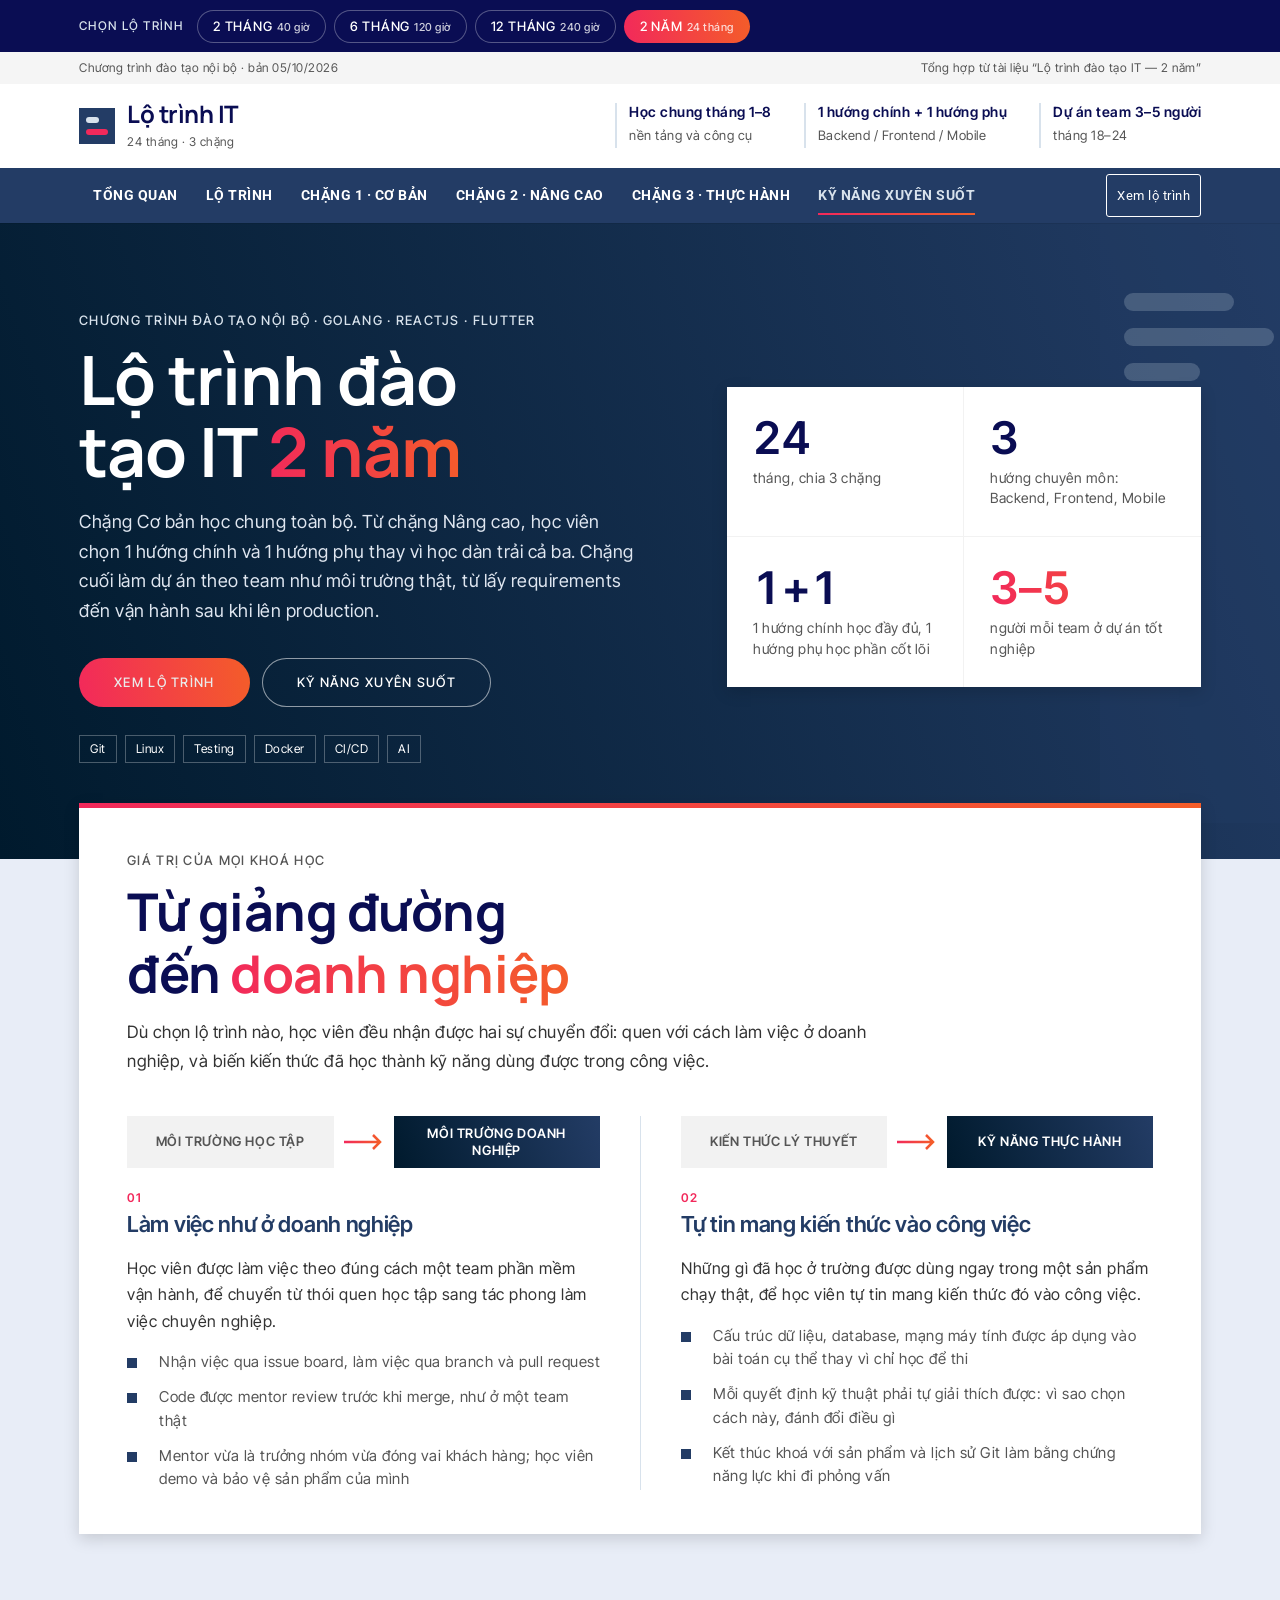
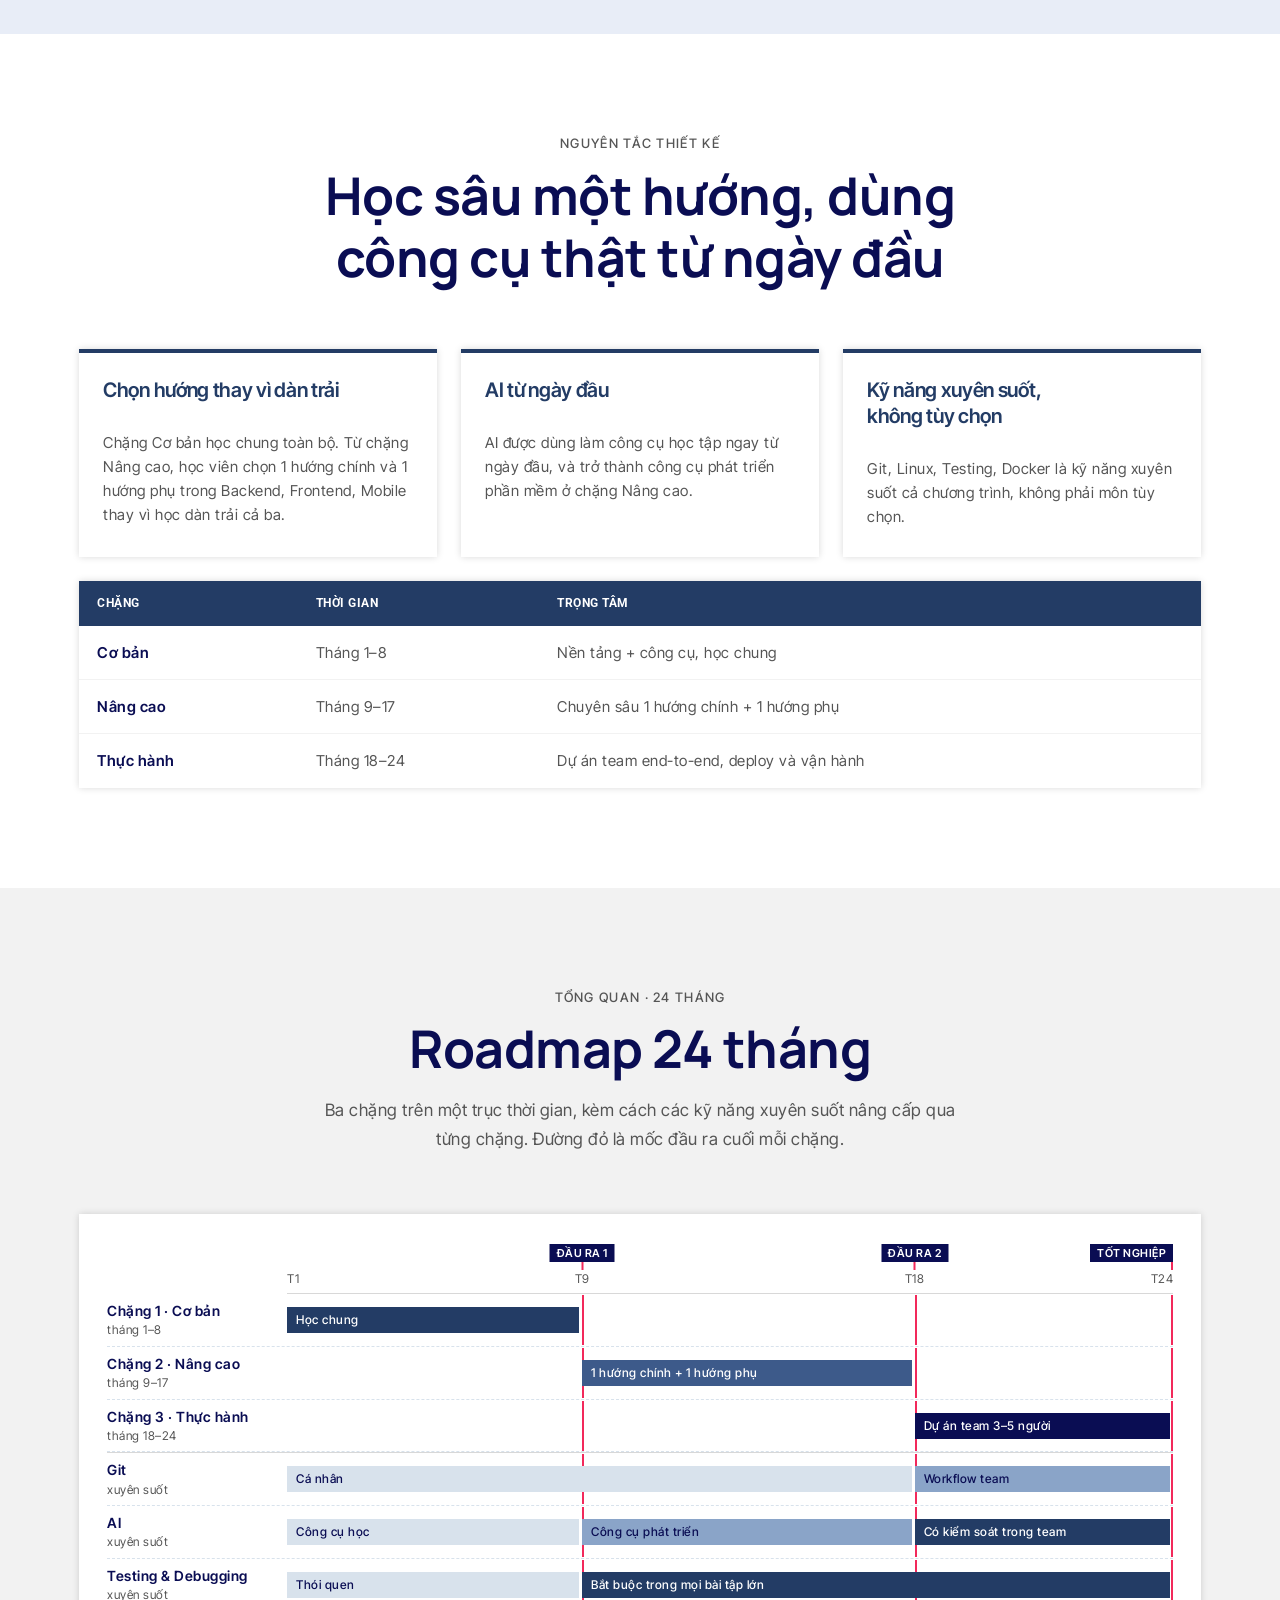
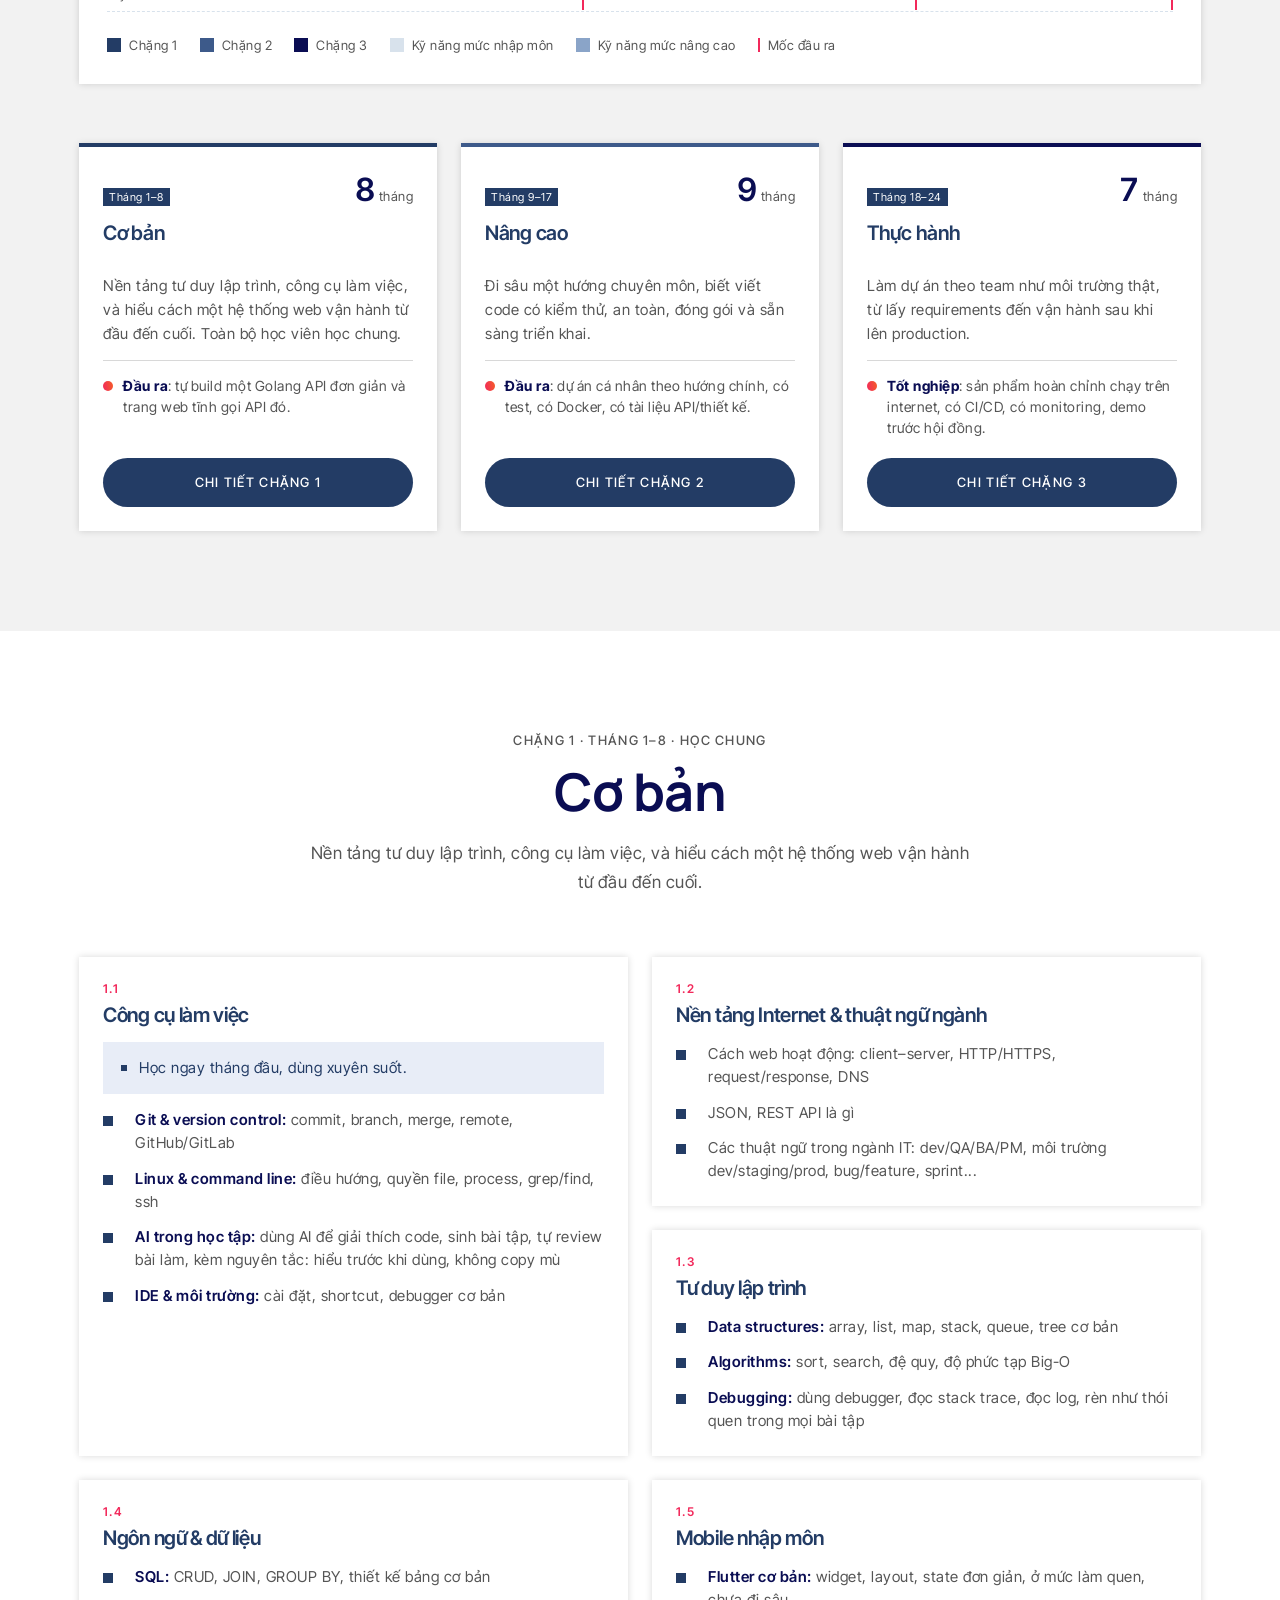
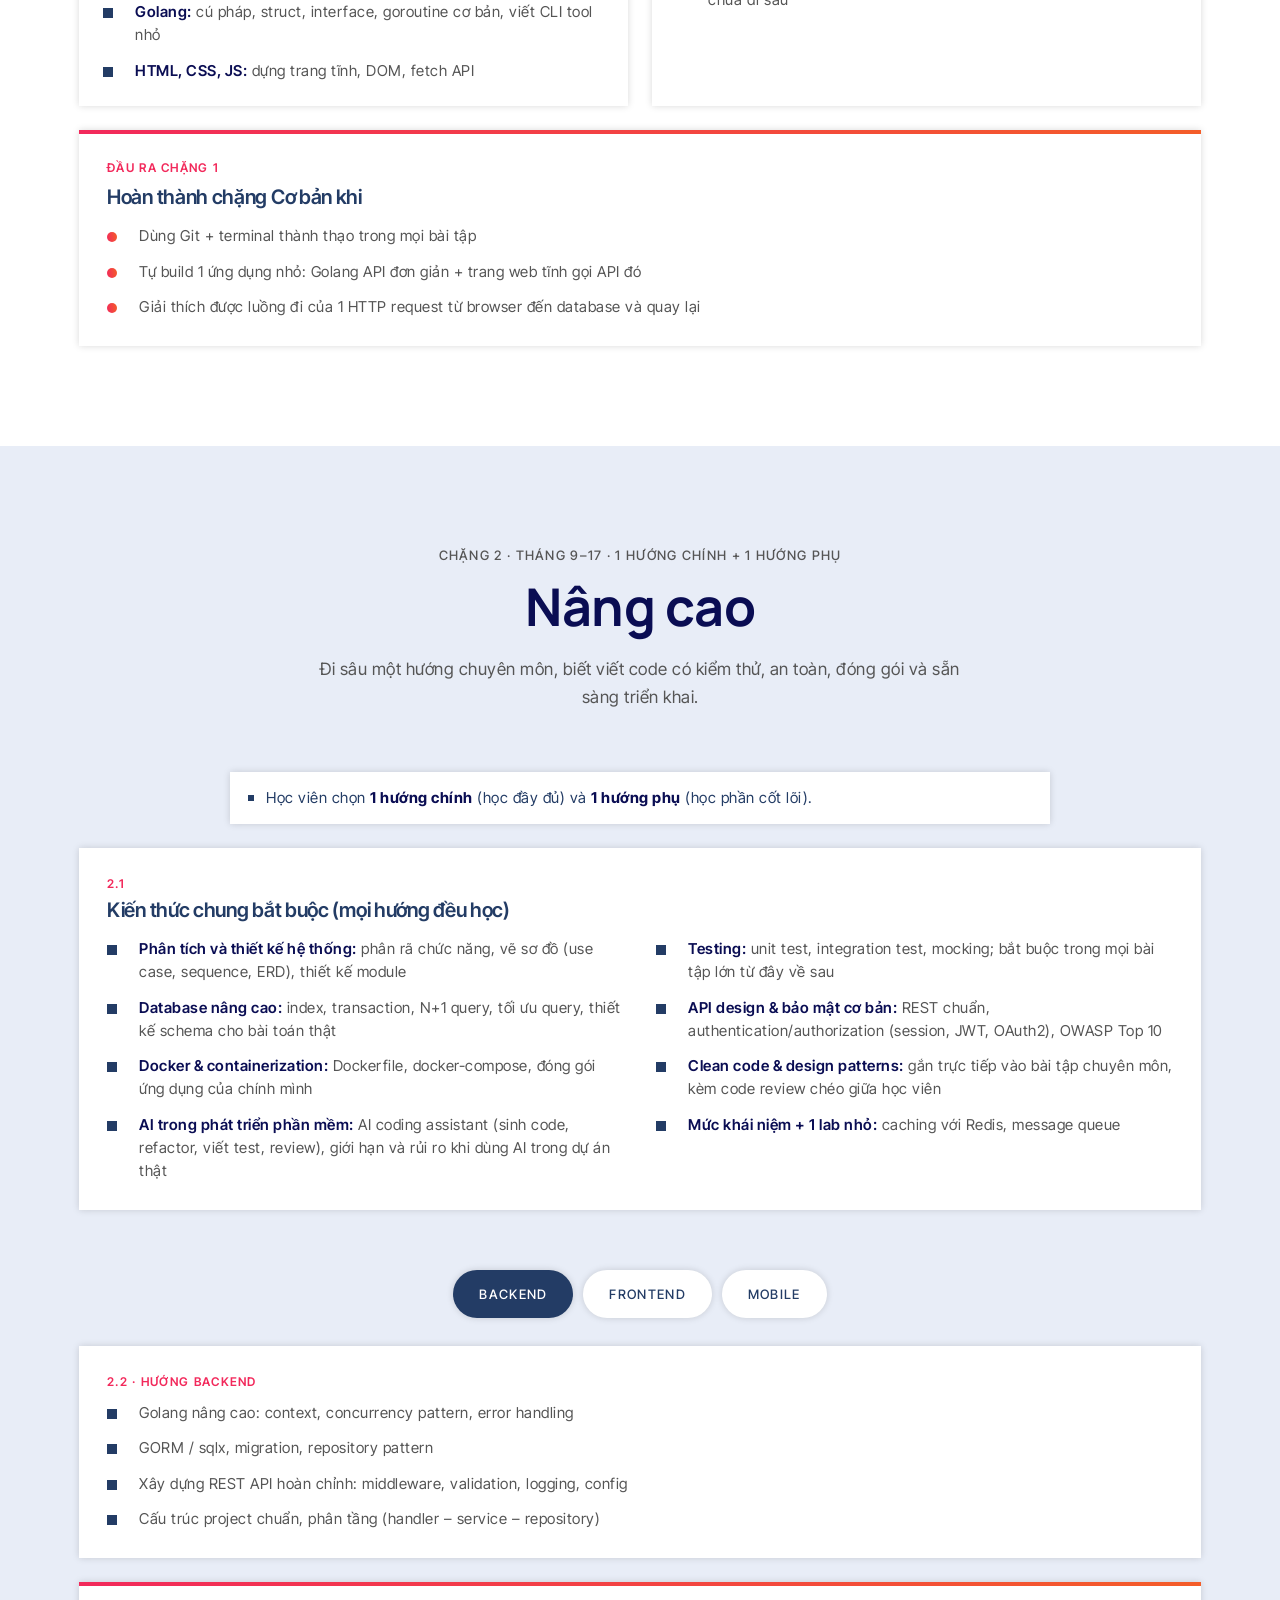
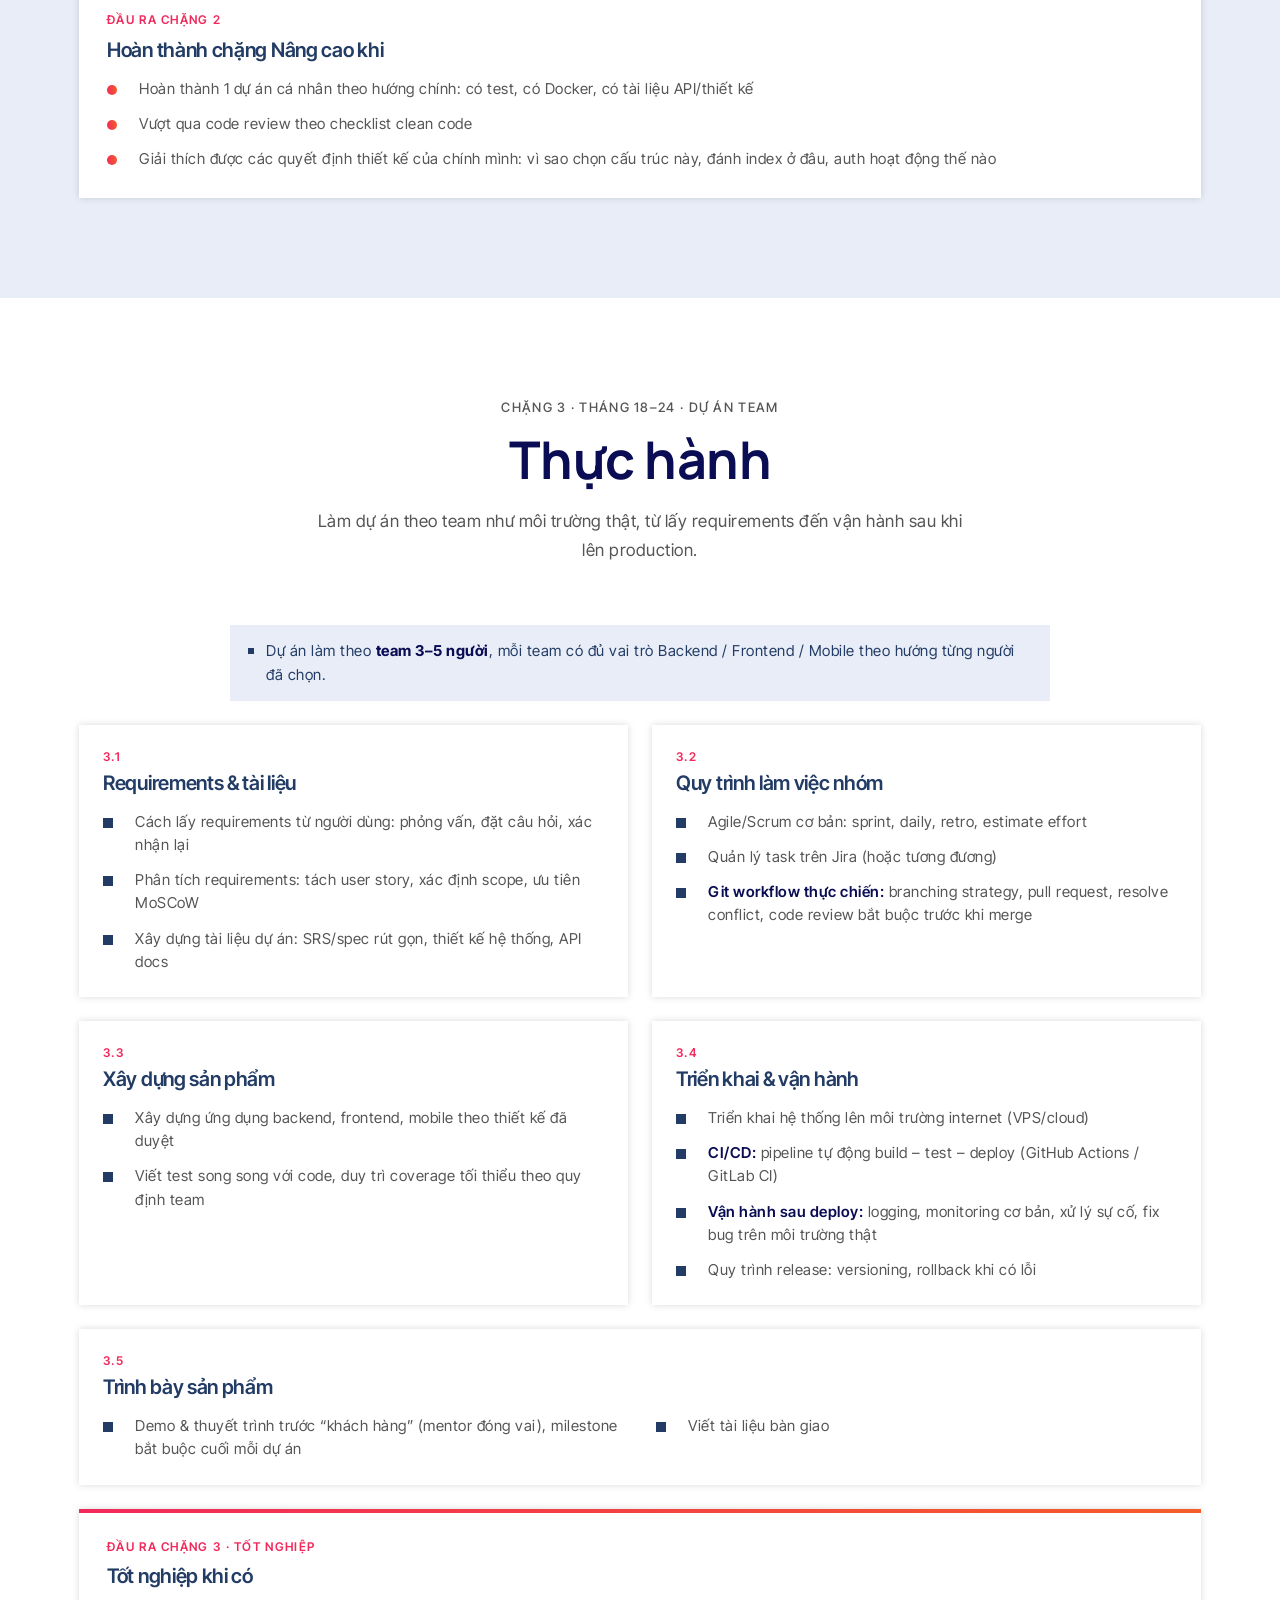
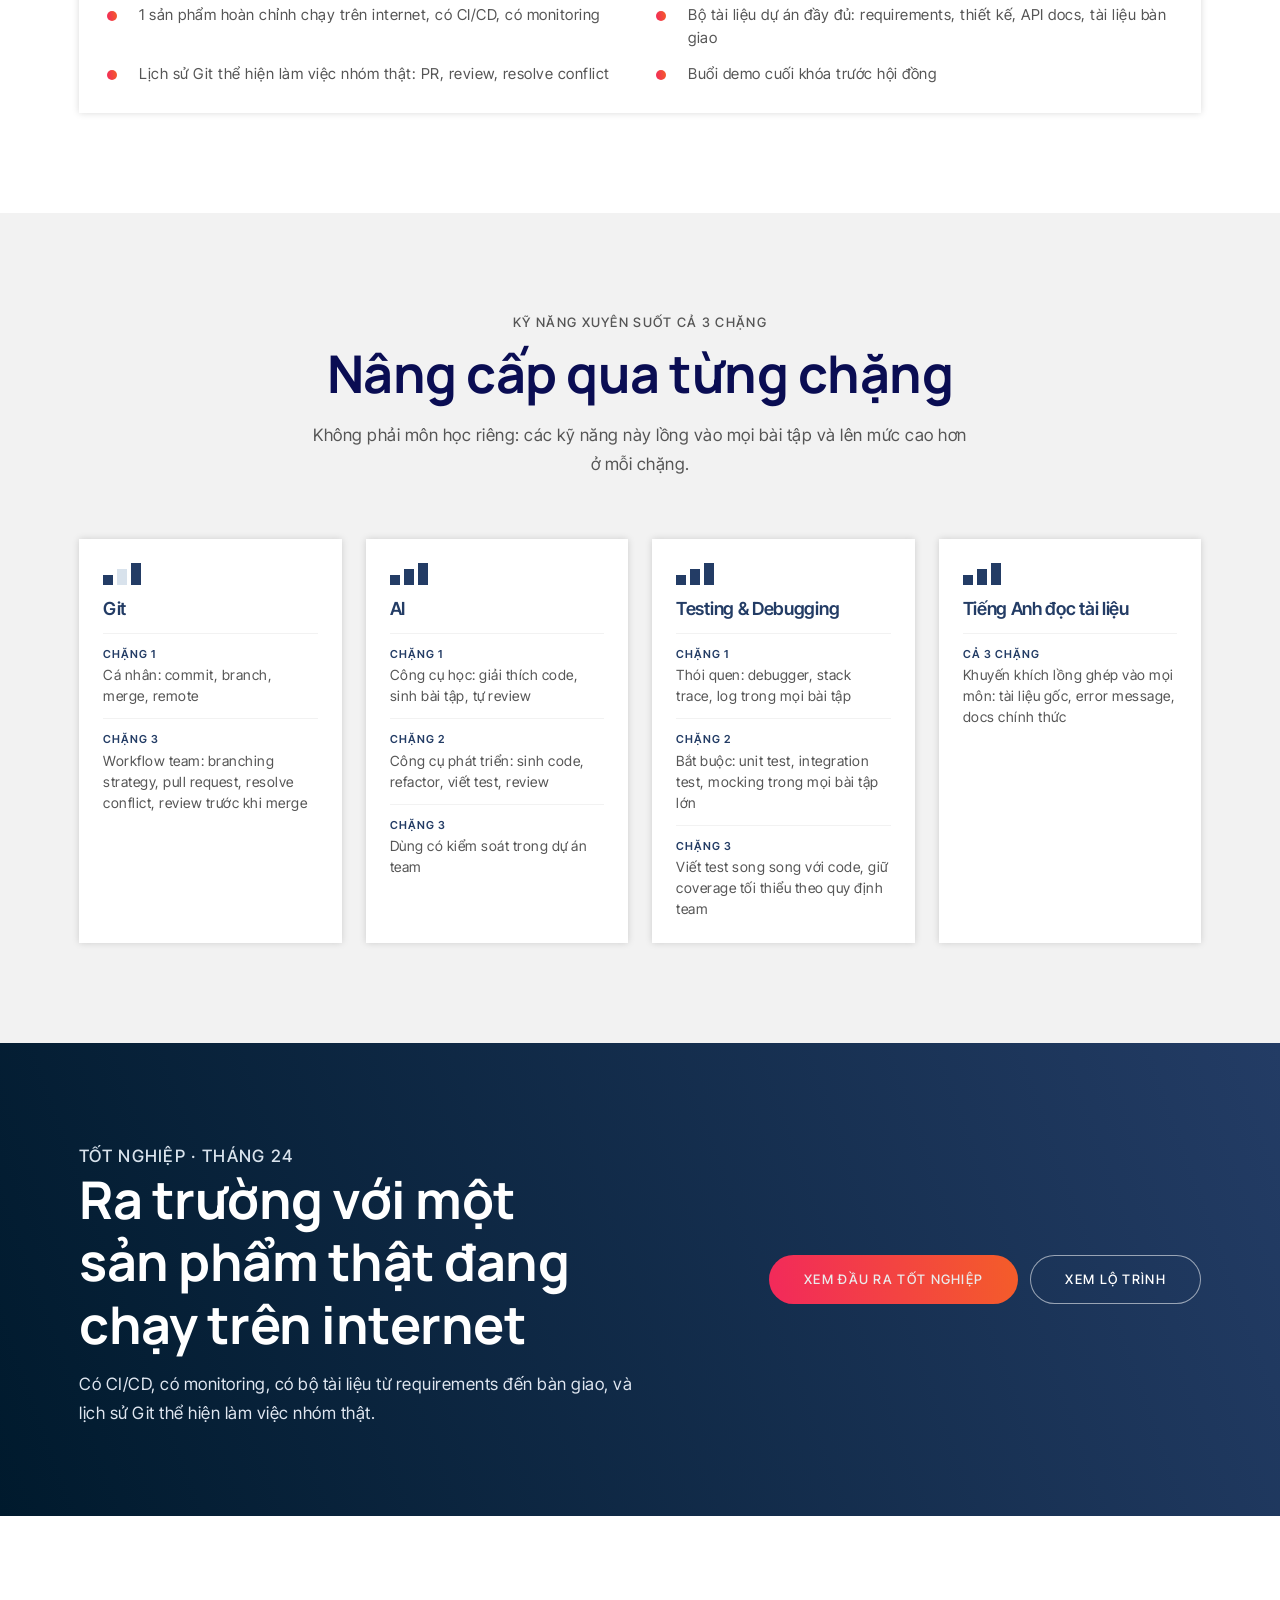
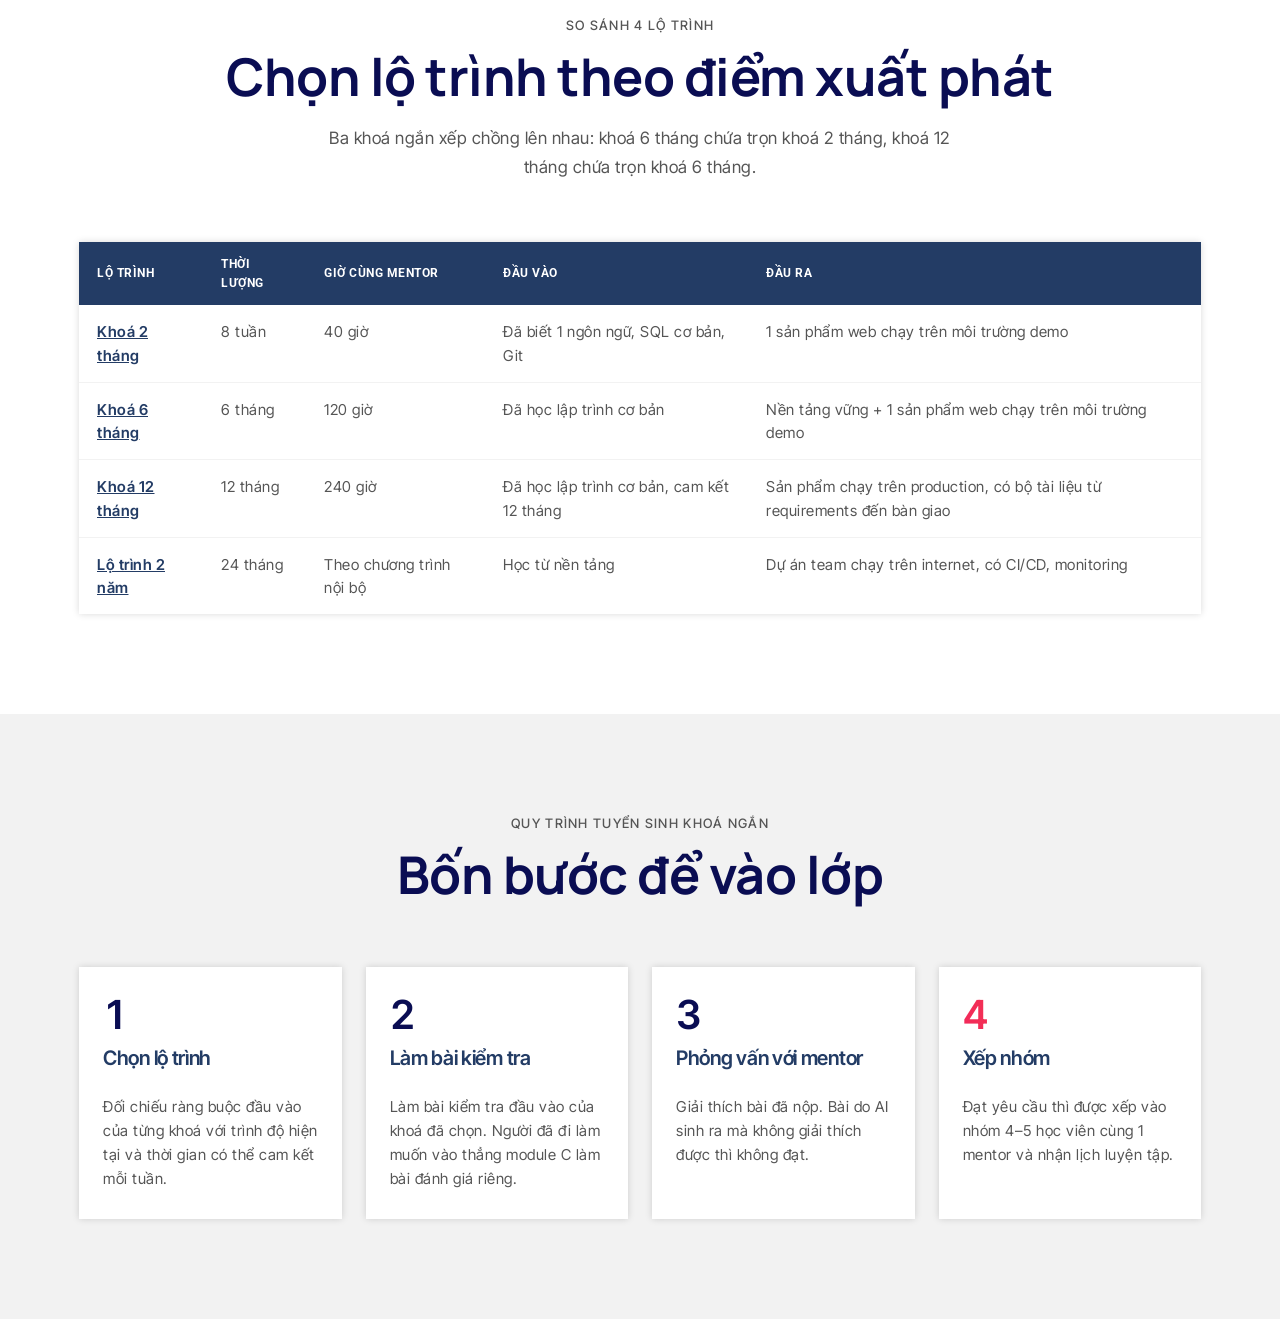
==== commit f9157b84: "feat(site): make the course value section stand out The value section becomes a white panel lifted o" ====
--- a/public/index.html
+++ b/public/index.html
@@ -681,23 +681,30 @@
 
 <!-- ===== Module dùng chung: JS chuyển vào view đang hiển thị qua data-slot ===== -->
 <div id="modules">
-<section id="gia-tri" class="band"><div class="wrap">
-  <header class="sec-head reveal"><p class="eyebrow">Giá trị của mọi khoá học</p><h2>Từ giảng đường đến doanh nghiệp</h2><p class="sub">Dù chọn lộ trình nào, học viên đều nhận được hai điều: quen với cách làm việc ở doanh nghiệp, và biến kiến thức đã học thành kỹ năng dùng được trong công việc.</p></header>
-  <div class="grid2">
-    <article class="card value reveal"><span class="n">01</span><h3>Môi trường làm việc như ở doanh nghiệp</h3>
-      <p>Học viên được làm việc theo đúng cách một team phần mềm vận hành, để chuyển từ thói quen học tập sang tác phong làm việc chuyên nghiệp.</p>
-      <ul class="checks">
-        <li><span>Nhận việc qua issue board, làm việc qua branch và pull request</span></li>
-        <li><span>Code được mentor review trước khi merge, như ở một team thật</span></li>
-        <li><span>Mentor vừa là trưởng nhóm vừa đóng vai khách hàng; học viên demo và bảo vệ sản phẩm của mình</span></li>
-      </ul></article>
-    <article class="card value reveal"><span class="n">02</span><h3>Từ kiến thức lý thuyết đến kỹ năng thực hành</h3>
-      <p>Những gì đã học ở trường được dùng ngay trong một sản phẩm chạy thật, để học viên tự tin mang kiến thức đó vào công việc.</p>
-      <ul class="checks">
-        <li><span>Cấu trúc dữ liệu, database, mạng máy tính được áp dụng vào bài toán cụ thể thay vì chỉ học để thi</span></li>
-        <li><span>Mỗi quyết định kỹ thuật phải tự giải thích được: vì sao chọn cách này, đánh đổi điều gì</span></li>
-        <li><span>Kết thúc khoá với sản phẩm và lịch sử Git làm bằng chứng năng lực khi đi phỏng vấn</span></li>
-      </ul></article>
+<section id="gia-tri" class="value-sec"><div class="wrap">
+  <svg width="0" height="0" style="position:absolute" aria-hidden="true"><defs><linearGradient id="shift-grad" x1="0" x2="1"><stop offset="0" stop-color="#f2295b"/><stop offset="1" stop-color="#f45d29"/></linearGradient></defs></svg>
+  <div class="value-panel reveal">
+    <header class="value-head"><p class="eyebrow">Giá trị của mọi khoá học</p><h2>Từ giảng đường đến <em>doanh nghiệp</em></h2><p class="sub">Dù chọn lộ trình nào, học viên đều nhận được hai sự chuyển đổi: quen với cách làm việc ở doanh nghiệp, và biến kiến thức đã học thành kỹ năng dùng được trong công việc.</p></header>
+    <div class="value-grid">
+      <article class="value">
+        <p class="shift"><span class="from">Môi trường học tập</span><span class="sr-only"> chuyển sang </span><svg class="shift-arrow" viewBox="0 0 40 16" aria-hidden="true"><path d="M0 8h36M29 1l7 7-7 7" fill="none" stroke="url(#shift-grad)" stroke-width="2.5"/></svg><span class="to">Môi trường doanh nghiệp</span></p>
+        <h3><span class="no">01</span>Làm việc như ở doanh nghiệp</h3>
+        <p>Học viên được làm việc theo đúng cách một team phần mềm vận hành, để chuyển từ thói quen học tập sang tác phong làm việc chuyên nghiệp.</p>
+        <ul class="checks">
+          <li><span>Nhận việc qua issue board, làm việc qua branch và pull request</span></li>
+          <li><span>Code được mentor review trước khi merge, như ở một team thật</span></li>
+          <li><span>Mentor vừa là trưởng nhóm vừa đóng vai khách hàng; học viên demo và bảo vệ sản phẩm của mình</span></li>
+        </ul></article>
+      <article class="value">
+        <p class="shift"><span class="from">Kiến thức lý thuyết</span><span class="sr-only"> chuyển sang </span><svg class="shift-arrow" viewBox="0 0 40 16" aria-hidden="true"><path d="M0 8h36M29 1l7 7-7 7" fill="none" stroke="url(#shift-grad)" stroke-width="2.5"/></svg><span class="to">Kỹ năng thực hành</span></p>
+        <h3><span class="no">02</span>Tự tin mang kiến thức vào công việc</h3>
+        <p>Những gì đã học ở trường được dùng ngay trong một sản phẩm chạy thật, để học viên tự tin mang kiến thức đó vào công việc.</p>
+        <ul class="checks">
+          <li><span>Cấu trúc dữ liệu, database, mạng máy tính được áp dụng vào bài toán cụ thể thay vì chỉ học để thi</span></li>
+          <li><span>Mỗi quyết định kỹ thuật phải tự giải thích được: vì sao chọn cách này, đánh đổi điều gì</span></li>
+          <li><span>Kết thúc khoá với sản phẩm và lịch sử Git làm bằng chứng năng lực khi đi phỏng vấn</span></li>
+        </ul></article>
+    </div>
   </div>
 </div></section>
 
--- a/public/assets/site.css
+++ b/public/assets/site.css
@@ -230,11 +230,24 @@
 .step:last-child .n{background:var(--gradient-accent);-webkit-background-clip:text;background-clip:text;color:transparent}
 .step p{font-size:15px;line-height:1.6}
 td a{color:var(--navy-700);font-weight:600}
-.value{display:grid;gap:14px;align-content:start;padding:32px 28px;position:relative}
-.value::before{content:"";position:absolute;inset:0 0 auto 0;height:4px;background:var(--gradient-accent)}
-.value .n{font-size:40px;line-height:1;font-weight:600;color:var(--navy-900);font-variant-numeric:tabular-nums}
+/* value section: white panel lifted over the hero, framed as "from -> to" shifts */
+.value-sec{padding-top:0;background:var(--surface-blue-50)}
+.value-panel{position:relative;z-index:2;margin-top:-56px;background:var(--surface-0);box-shadow:var(--shadow-float);padding:48px 48px 44px}
+.value-panel::before{content:"";position:absolute;inset:0 0 auto 0;height:5px;background:var(--gradient-accent)}
+.value-head{display:grid;gap:12px;max-width:760px;margin-bottom:40px}
+.value-head h2 em{font-style:normal;background:var(--gradient-accent);-webkit-background-clip:text;background-clip:text;color:transparent}
+.value-head .sub{font-size:17px;color:var(--gray-800)}
+.value-grid{display:grid;grid-template-columns:1fr 1fr}
+.value{display:grid;gap:16px;align-content:start;padding-right:40px}
+.value + .value{padding:0 0 0 40px;border-left:1px solid var(--surface-blue-100)}
 .value h3{font-size:22px;line-height:1.3}
-.value > p{font-size:16px;line-height:1.65}
+.value > p:not(.shift){font-size:16px;line-height:1.65;color:var(--gray-800)}
+.shift{display:grid;grid-template-columns:1fr auto 1fr;align-items:stretch;gap:10px;margin-bottom:6px}
+.shift span:not(.sr-only){display:flex;align-items:center;justify-content:center;text-align:center;min-height:52px;padding:8px 12px;font-size:13px;line-height:1.3;font-weight:600;letter-spacing:.6px;text-transform:uppercase}
+.shift .from{background:var(--surface-100);color:var(--gray-600)}
+.shift .to{background:var(--gradient-navy);color:#fff}
+.shift-arrow{width:40px;height:16px;align-self:center}
+.sr-only{position:absolute;width:1px;height:1px;overflow:hidden;clip:rect(0 0 0 0);white-space:nowrap}
 .sub-h{font-size:16px;line-height:1.4;font-weight:600;color:var(--navy-900);margin:22px 0 10px}
 
 /* reveal (progressive: only hidden when JS + motion allowed) */
@@ -255,6 +268,8 @@
 }
 @media (max-width:900px){
   .phases,.grid2,.pillars{grid-template-columns:1fr}
+  .value-panel{padding:40px 32px 36px}
+  .value{padding-right:24px}.value + .value{padding-left:24px}
   .checks.two{grid-template-columns:1fr}
   /* gantt: labels above bars, no horizontal scroll */
   .g-axis,.g-row{grid-template-columns:1fr}
@@ -273,6 +288,12 @@
   .sec-head{margin-bottom:40px}
   .brand-info{display:none}
   .skills,.grid3,.grid4{grid-template-columns:1fr}
+  .value-panel{margin-top:-40px;padding:32px 18px 28px}
+  .value-grid{grid-template-columns:1fr;gap:36px}
+  .value,.value + .value{padding:0;border:0}
+  .value + .value{padding-top:36px;border-top:1px solid var(--surface-blue-100)}
+  .shift{gap:6px}.shift span:not(.sr-only){font-size:12px;letter-spacing:.3px;padding:8px}
+  .shift-arrow{width:28px}
   .prog-lbl{display:none}
   .prog-list{gap:6px}
   .prog-list a{padding:10px 12px}
@@ -292,3 +313,7 @@
   td::before{content:attr(data-label);font-family:var(--font-ui);font-size:11px;font-weight:700;letter-spacing:.5px;text-transform:uppercase;color:var(--gray-600);padding-top:3px}
   td:first-child{font-size:16px}
 }
+@media (max-width:340px){
+  .shift{grid-template-columns:1fr}
+  .shift-arrow{transform:rotate(90deg);justify-self:center;margin:4px 0}
+}
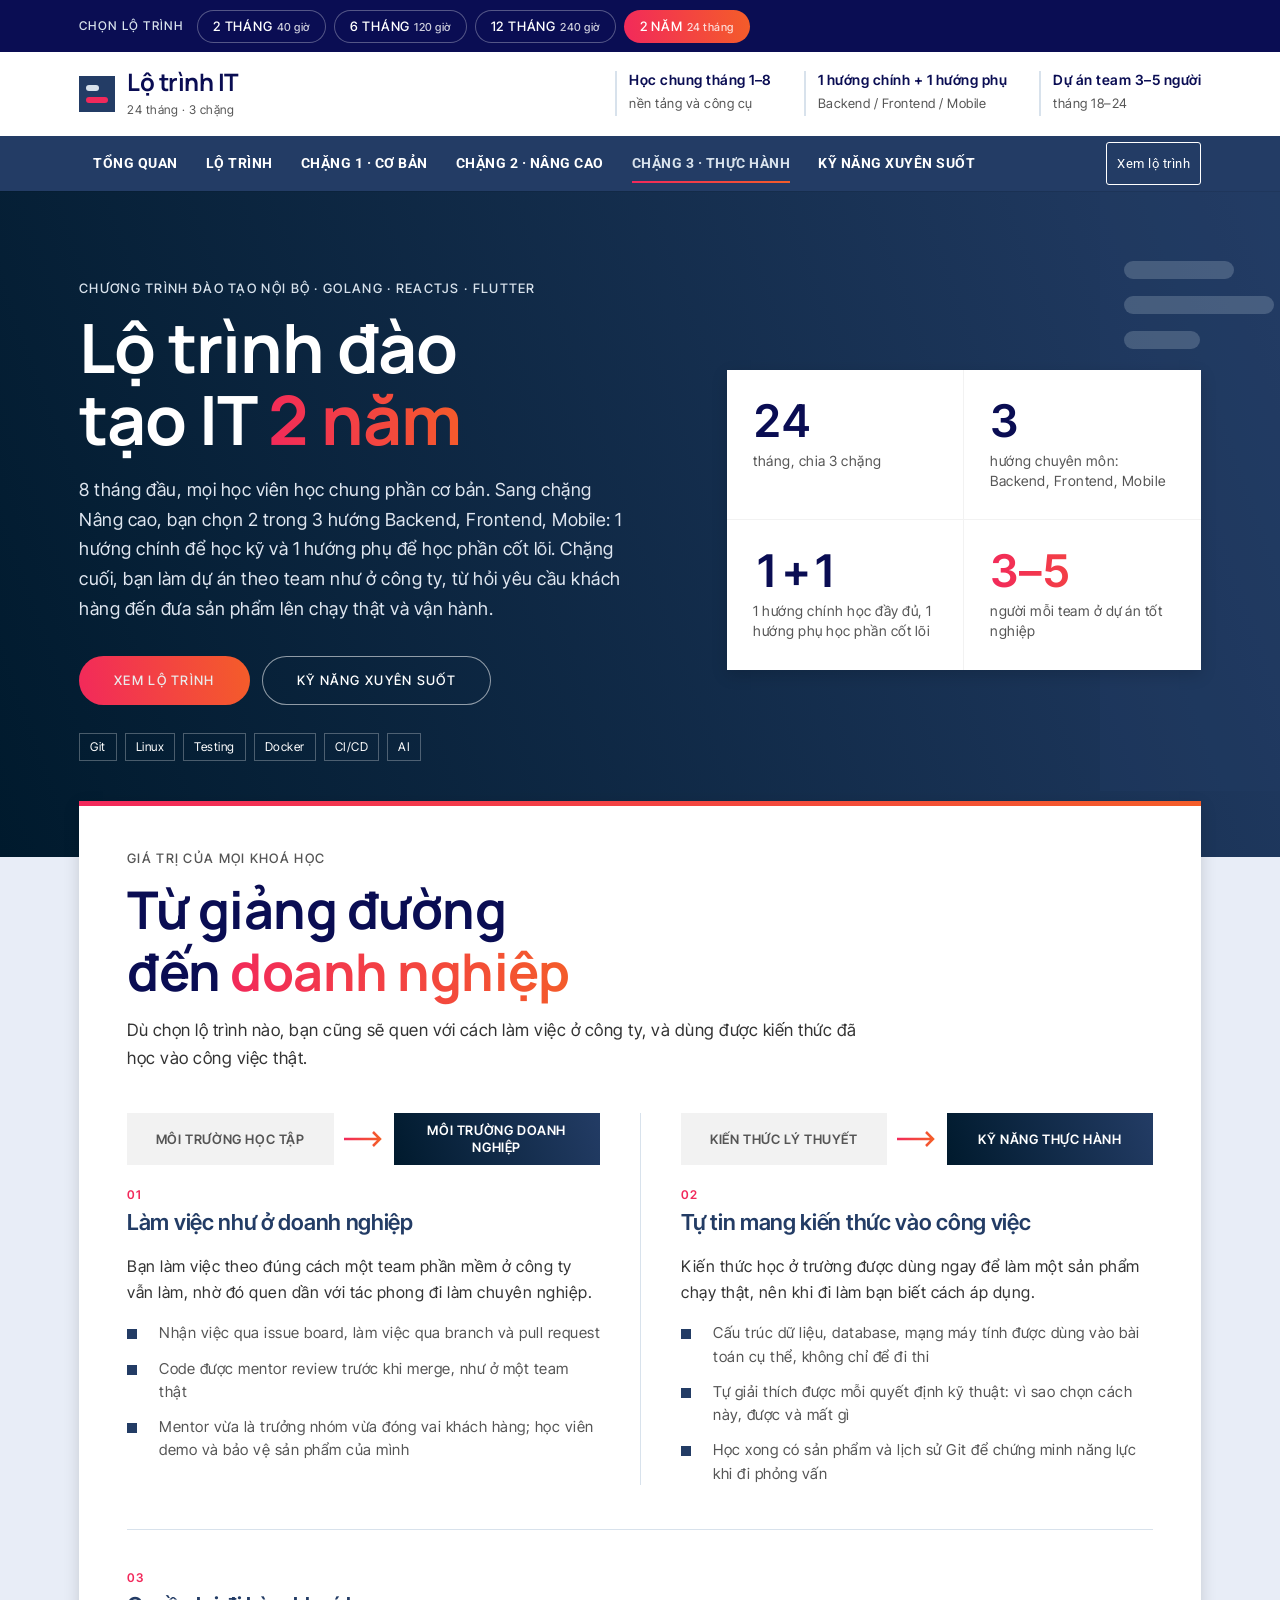
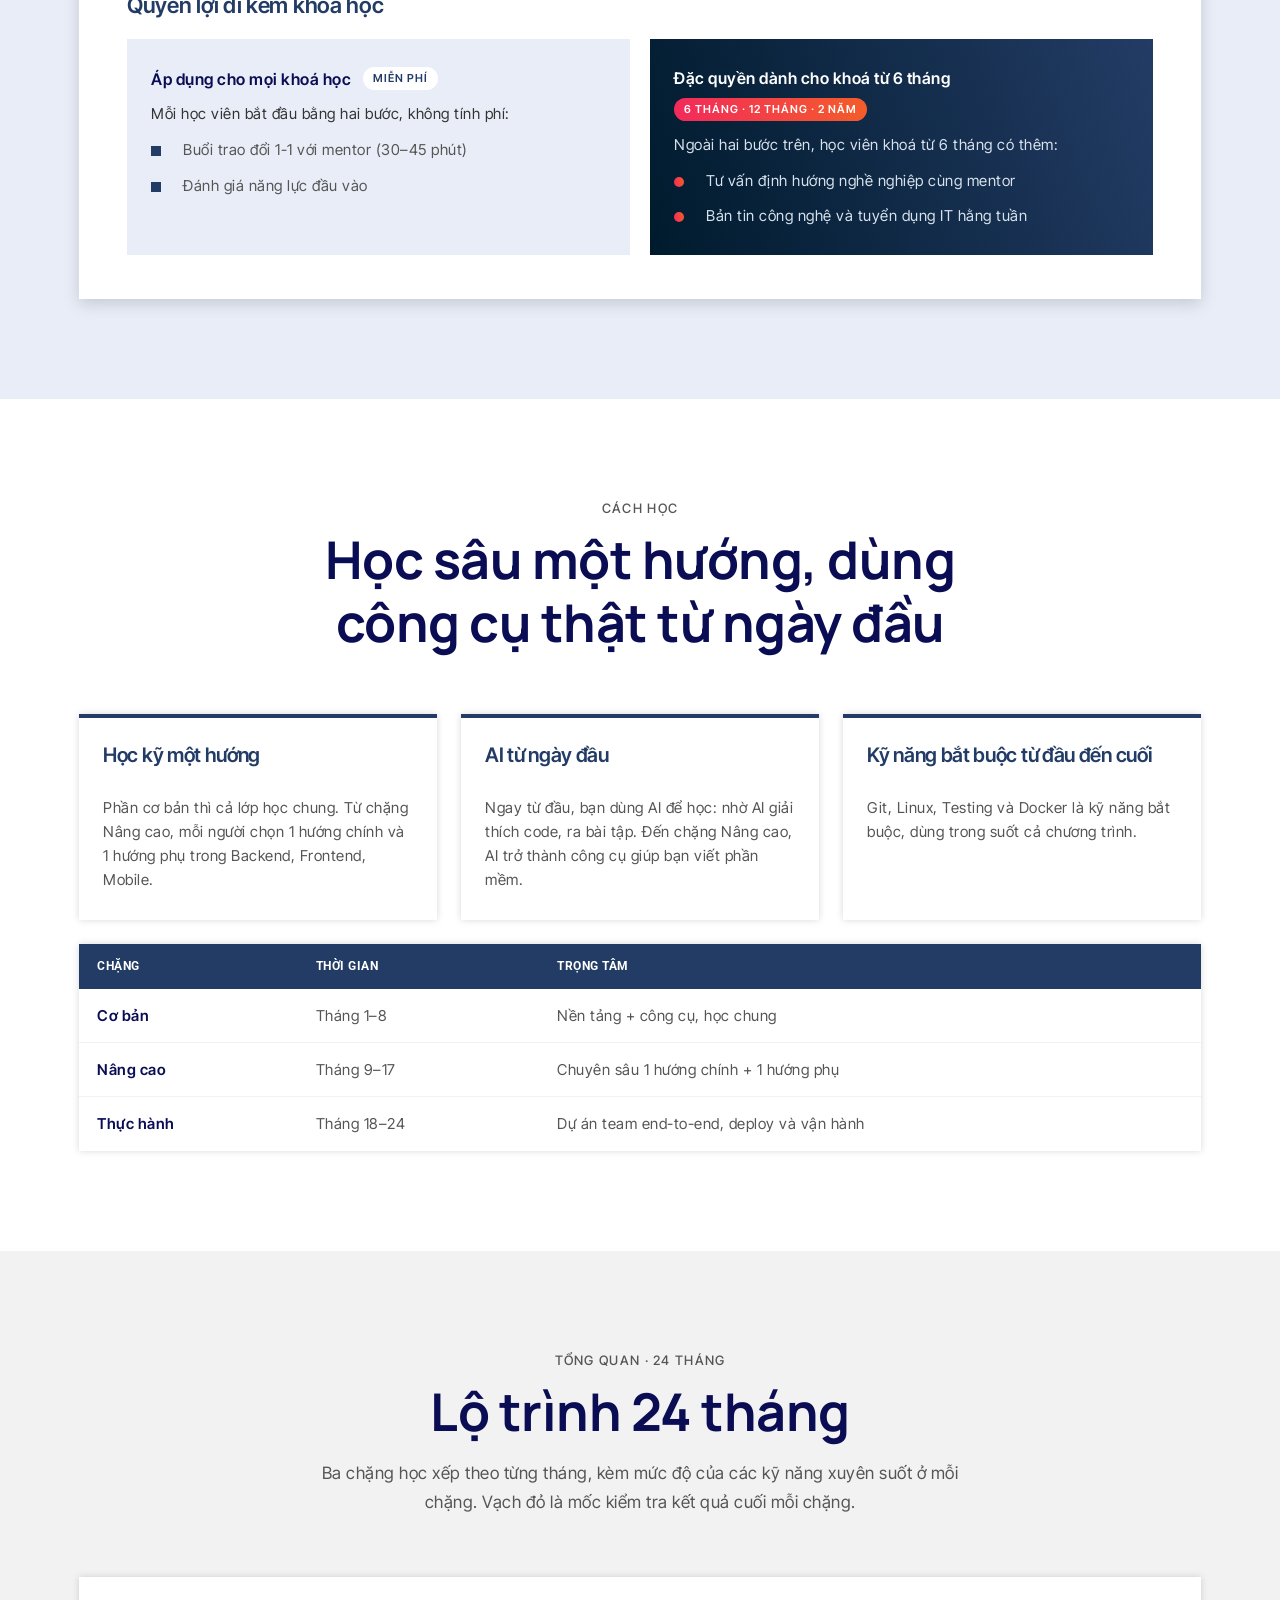
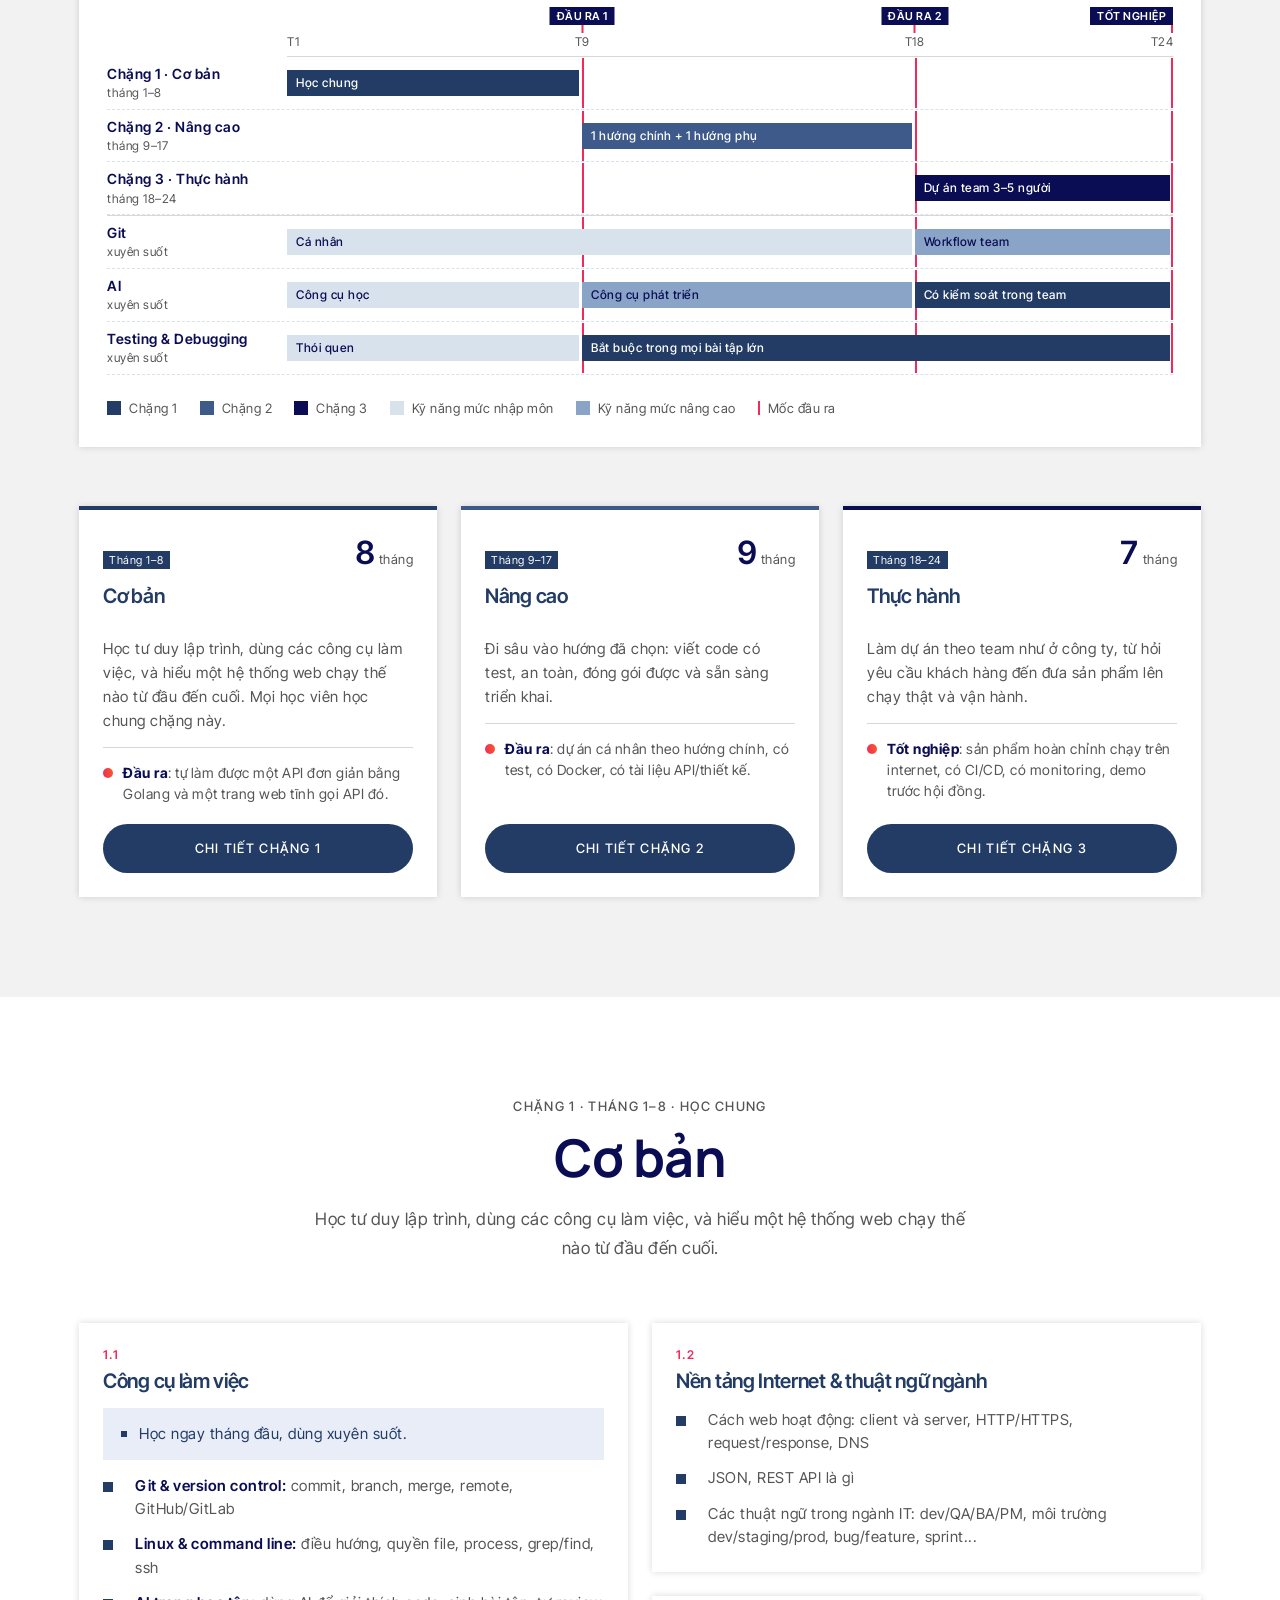
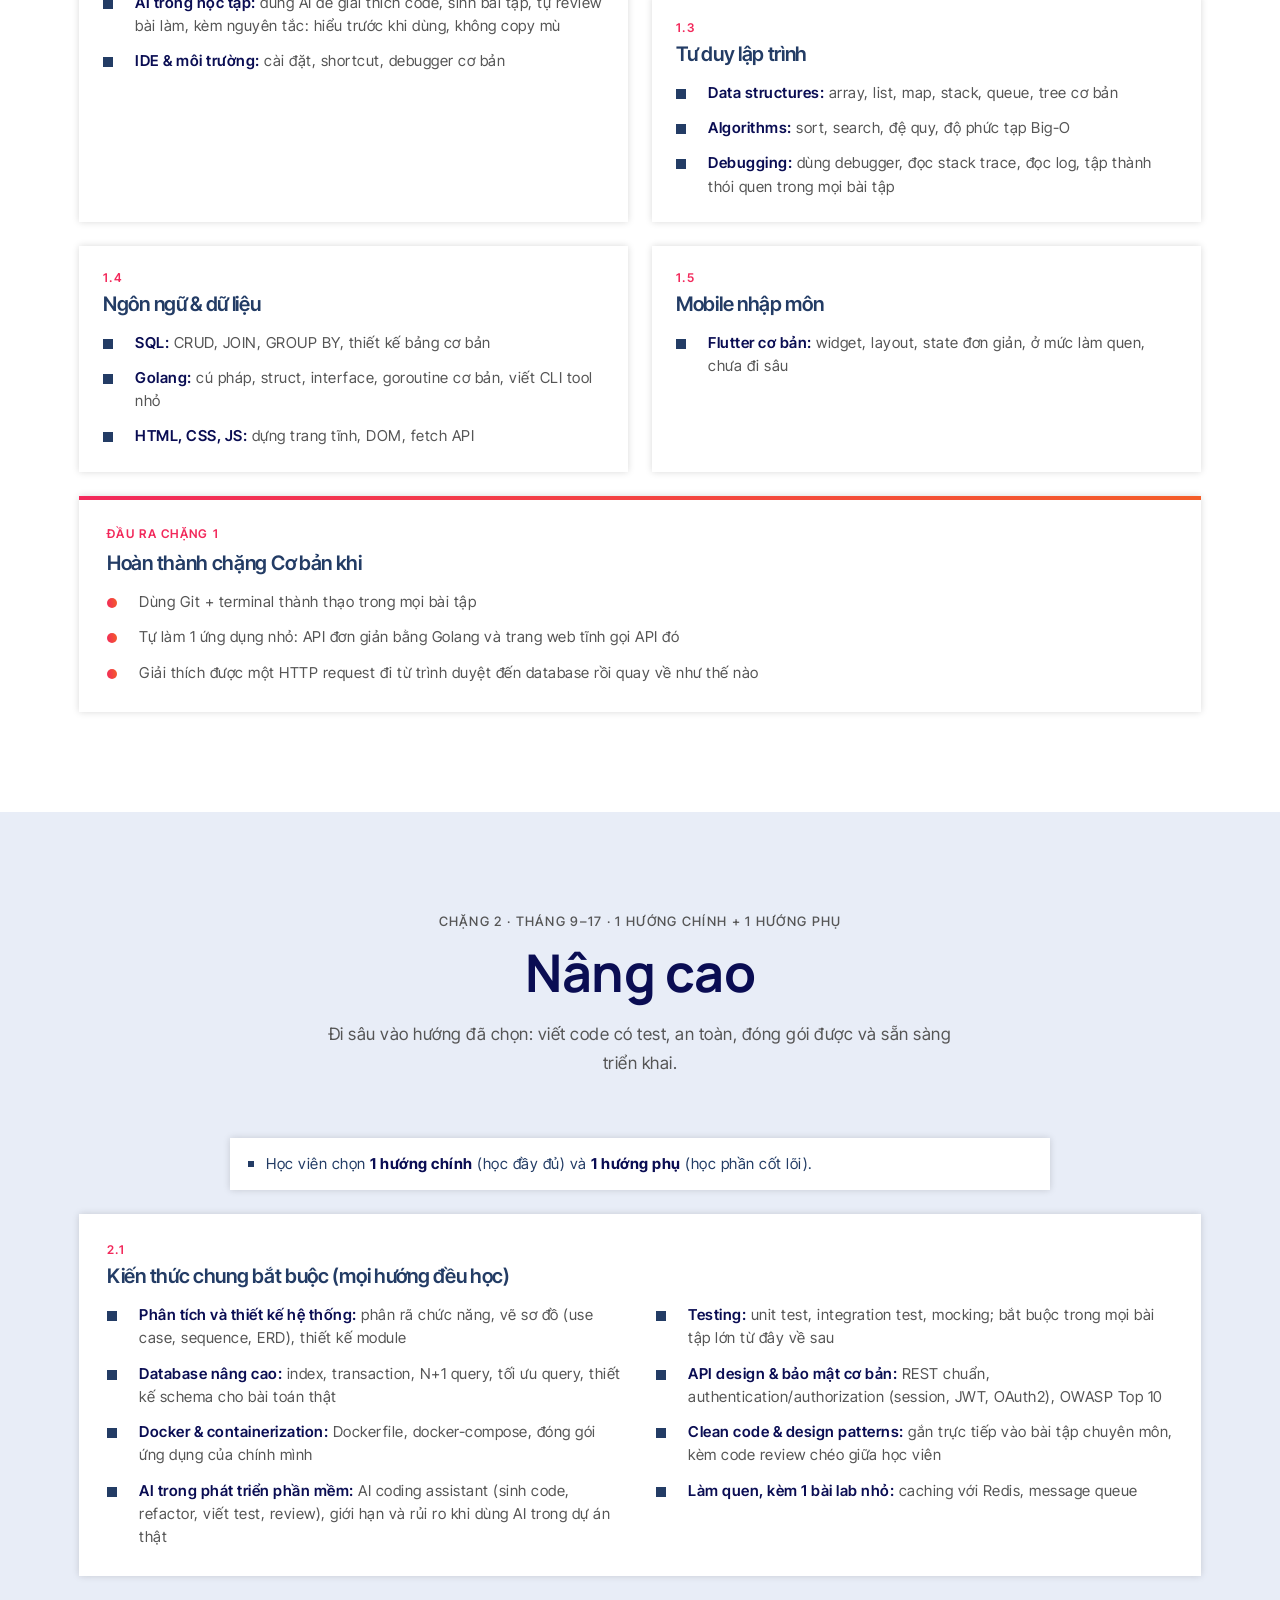
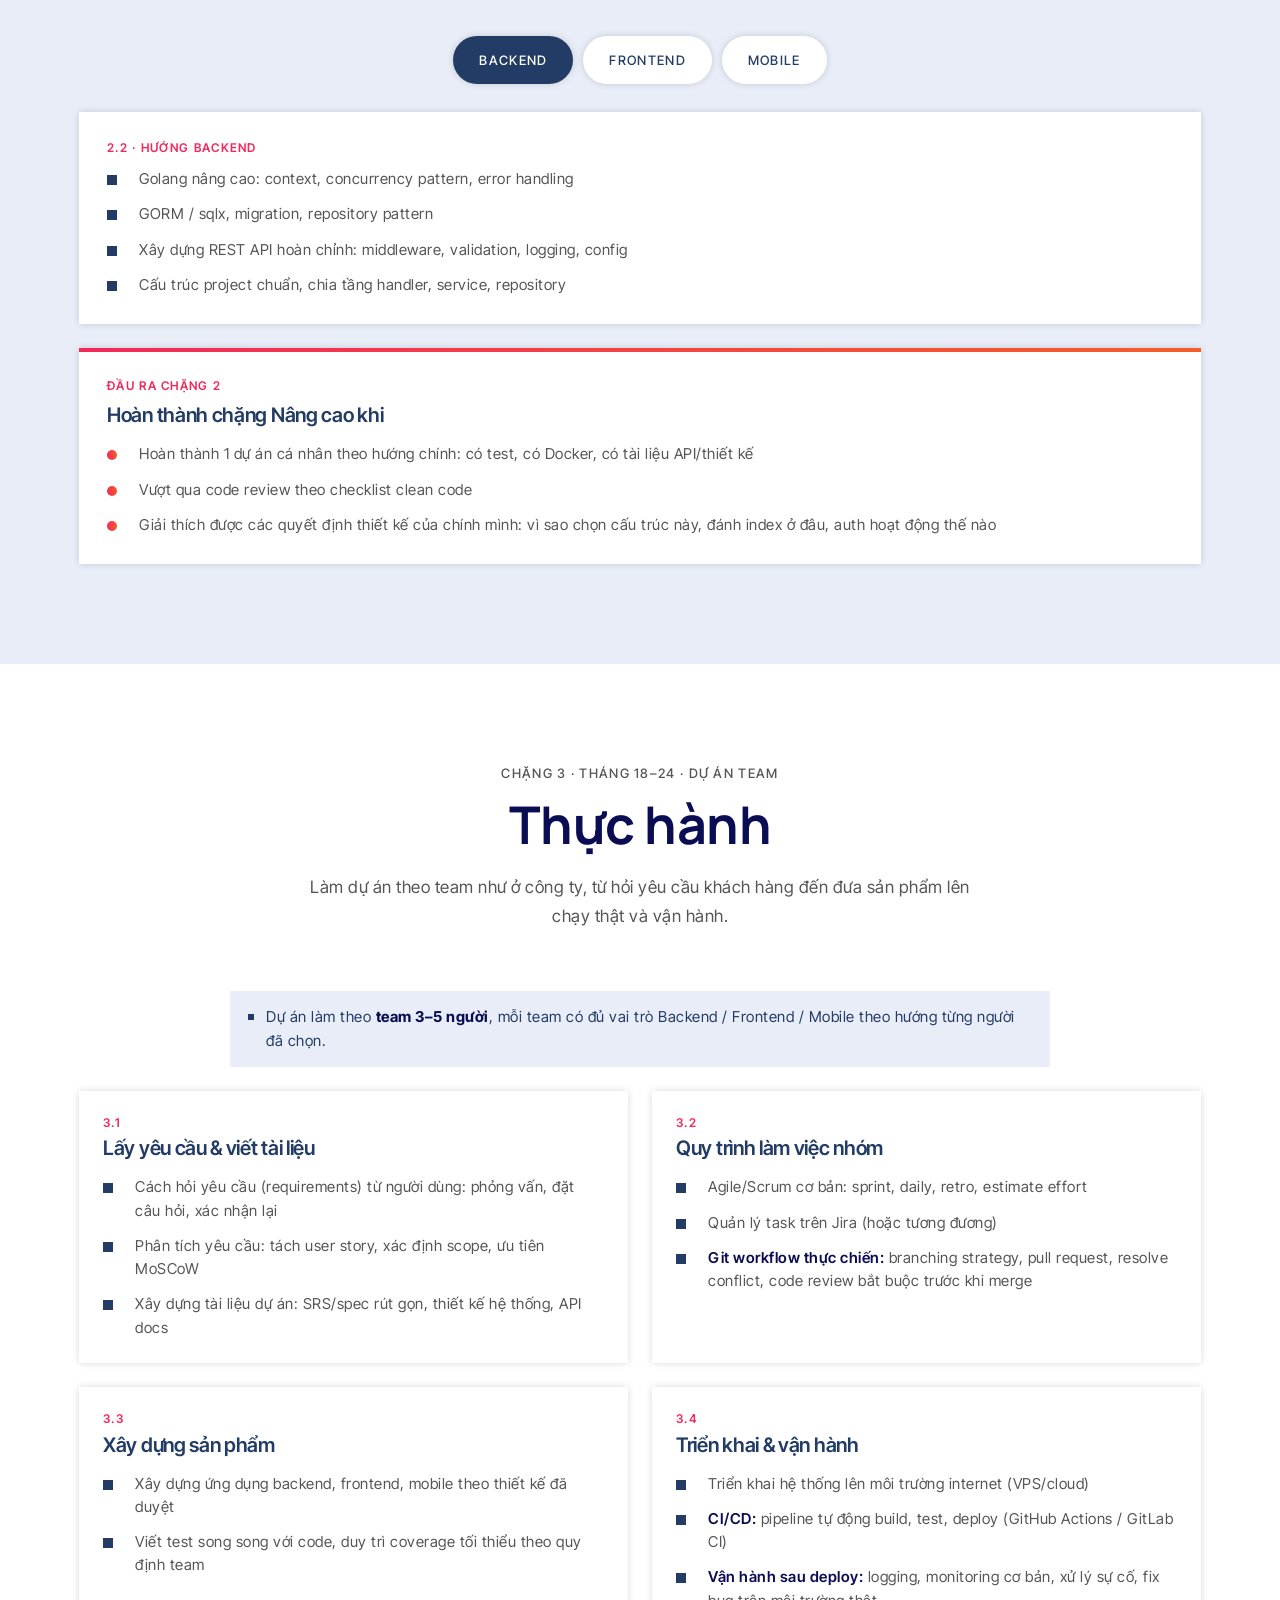
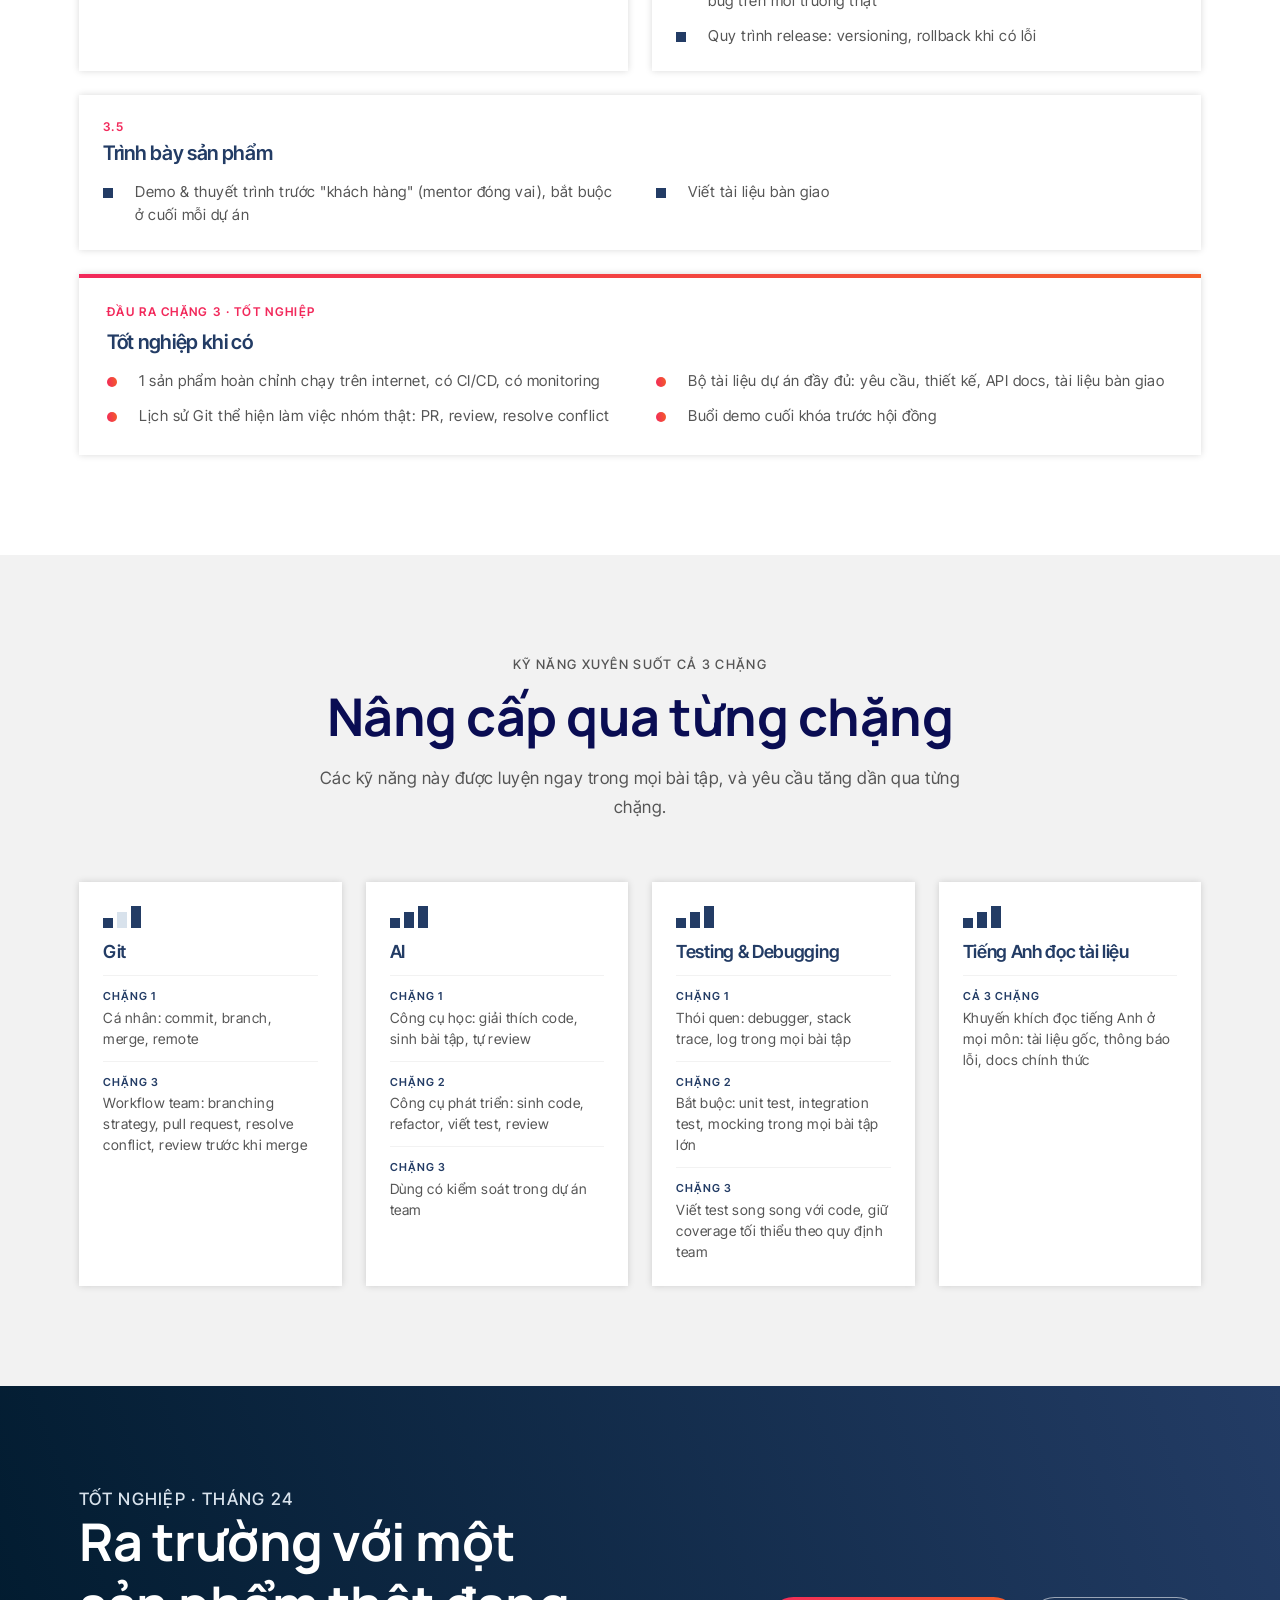
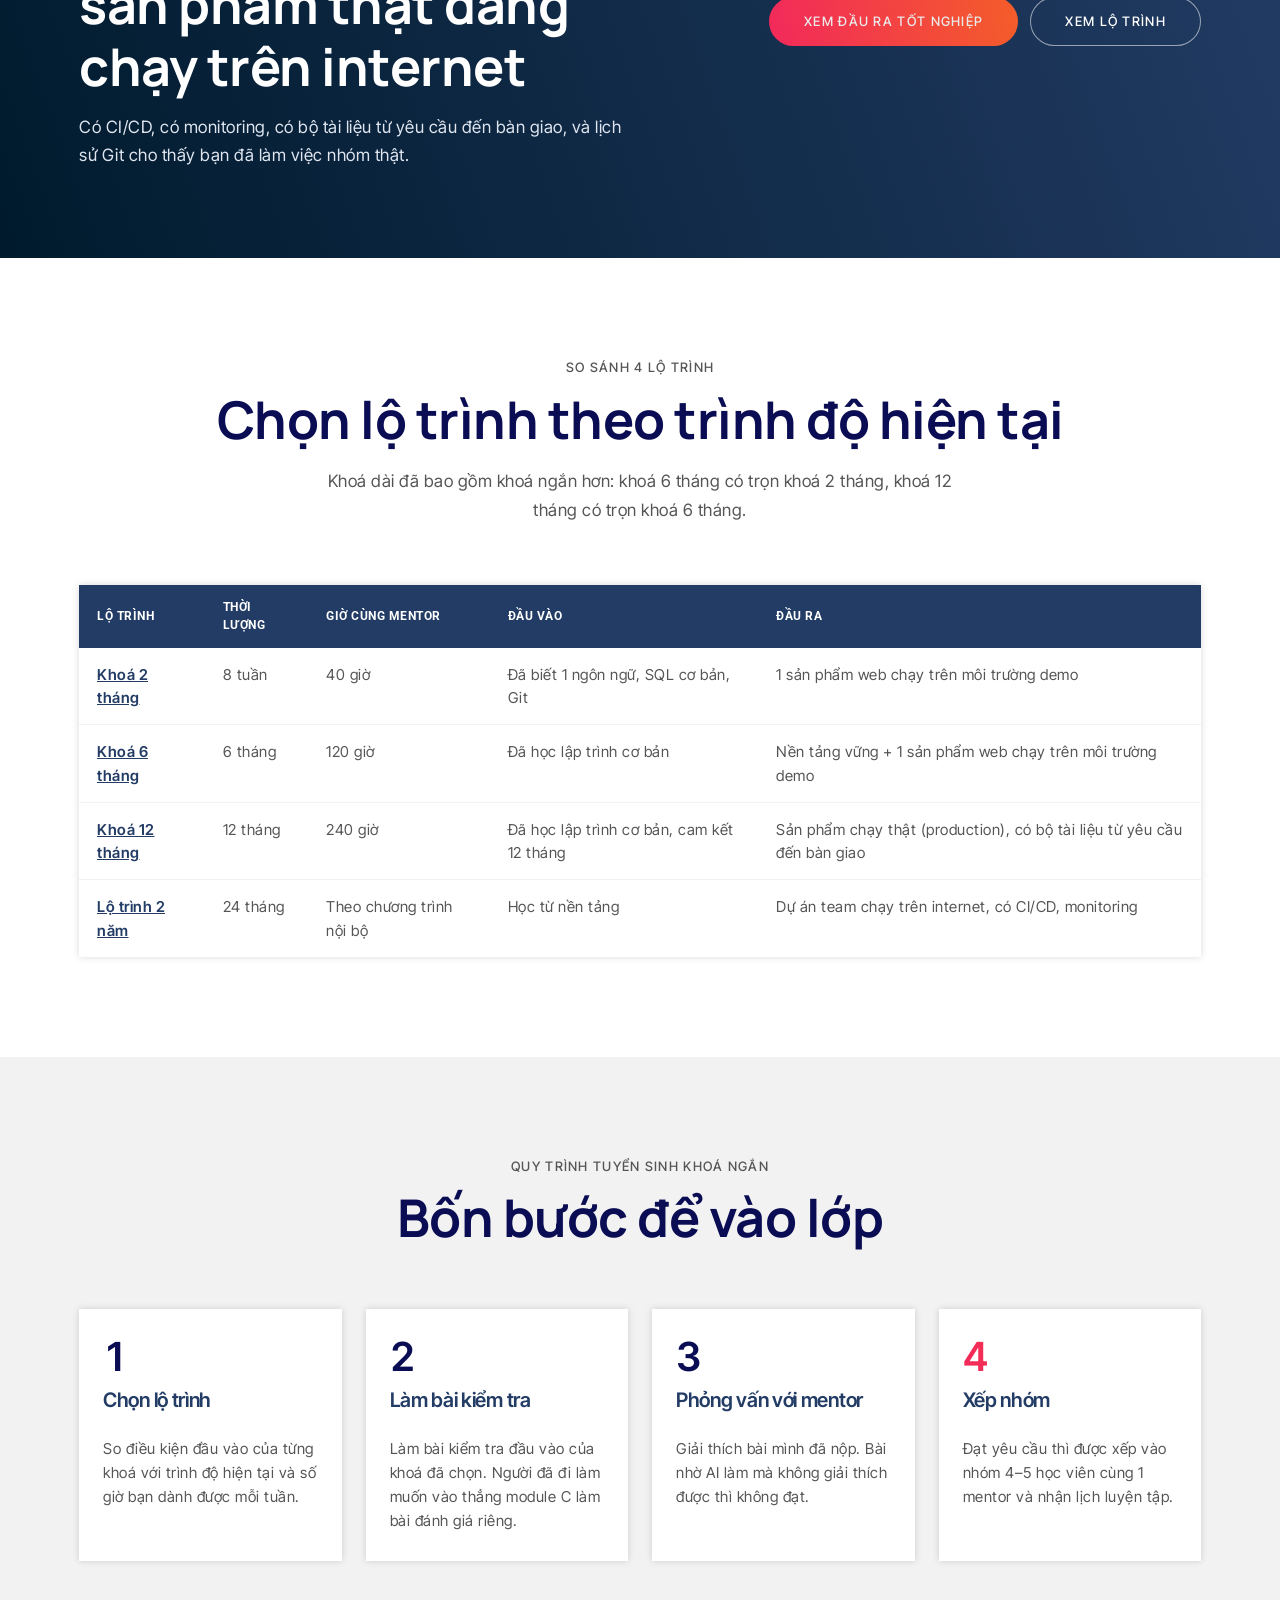
==== commit eafb5533: "feat(site): add course perks block and simplify Vietnamese copy Add a third block to the shared valu" ====
--- a/public/index.html
+++ b/public/index.html
@@ -4,11 +4,11 @@
 <meta charset="utf-8">
 <meta name="viewport" content="width=device-width,initial-scale=1,viewport-fit=cover">
 <title>Lộ trình đào tạo IT 2 năm · UpNext</title>
-<meta name="description" content="Lộ trình đào tạo IT 24 tháng: Cơ bản học chung, Nâng cao theo 1 hướng chính + 1 hướng phụ (Backend / Frontend / Mobile), Thực hành dự án team từ requirements đến vận hành production.">
+<meta name="description" content="Lộ trình đào tạo IT 24 tháng: Cơ bản học chung, Nâng cao theo 1 hướng chính + 1 hướng phụ (Backend / Frontend / Mobile), Thực hành làm dự án team từ lấy yêu cầu đến vận hành sản phẩm thật.">
 <meta name="theme-color" content="#233c65">
 <meta property="og:type" content="website">
 <meta property="og:title" content="Lộ trình đào tạo IT 2 năm">
-<meta property="og:description" content="Ba chặng Cơ bản, Nâng cao, Thực hành. Git, Linux, Testing, Docker và AI là kỹ năng xuyên suốt, không phải môn tùy chọn.">
+<meta property="og:description" content="Ba chặng Cơ bản, Nâng cao, Thực hành. Git, Linux, Testing, Docker và AI là kỹ năng bắt buộc, dùng xuyên suốt cả chương trình.">
 <meta property="og:locale" content="vi_VN">
 <link rel="icon" href="data:image/svg+xml,%3Csvg xmlns='http://www.w3.org/2000/svg' viewBox='0 0 32 32'%3E%3Crect width='32' height='32' fill='%23233c65'/%3E%3Crect x='7' y='19' width='18' height='6' rx='3' fill='%23f2295b'/%3E%3Crect x='7' y='8' width='11' height='6' rx='3' fill='%23d8e2ec'/%3E%3C/svg%3E">
 <link rel="preconnect" href="https://fonts.googleapis.com">
@@ -29,8 +29,7 @@
   </div>
 </div></nav>
 
-<div class="view" id="v-2y" data-path="/" data-main="noi-dung" data-title="Lộ trình đào tạo IT 2 năm · UpNext" data-desc="Lộ trình đào tạo IT 24 tháng: Cơ bản học chung, Nâng cao theo 1 hướng chính + 1 hướng phụ (Backend / Frontend / Mobile), Thực hành dự án team từ requirements đến vận hành production.">
-<div class="util"><div class="wrap"><span>Chương trình đào tạo nội bộ · bản 05/10/2026</span><span>Tổng hợp từ tài liệu “Lộ trình đào tạo IT — 2 năm”</span></div></div>
+<div class="view" id="v-2y" data-path="/" data-main="noi-dung" data-title="Lộ trình đào tạo IT 2 năm · UpNext" data-desc="Lộ trình đào tạo IT 24 tháng: Cơ bản học chung, Nâng cao theo 1 hướng chính + 1 hướng phụ (Backend / Frontend / Mobile), Thực hành làm dự án team từ lấy yêu cầu đến vận hành sản phẩm thật.">
 
 <div class="brand"><div class="wrap">
   <a class="wordmark" href="#top" aria-label="Lộ trình IT 2 năm, về đầu trang">
@@ -61,7 +60,7 @@
     <div class="reveal">
       <p class="eyebrow">Chương trình đào tạo nội bộ · Golang · ReactJS · Flutter</p>
       <h1>Lộ trình đào tạo IT <em>2 năm</em></h1>
-      <p class="lead">Chặng Cơ bản học chung toàn bộ. Từ chặng Nâng cao, học viên chọn 1 hướng chính và 1 hướng phụ thay vì học dàn trải cả ba. Chặng cuối làm dự án theo team như môi trường thật, từ lấy requirements đến vận hành sau khi lên production.</p>
+      <p class="lead">8 tháng đầu, mọi học viên học chung phần cơ bản. Sang chặng Nâng cao, bạn chọn 2 trong 3 hướng Backend, Frontend, Mobile: 1 hướng chính để học kỹ và 1 hướng phụ để học phần cốt lõi. Chặng cuối, bạn làm dự án theo team như ở công ty, từ hỏi yêu cầu khách hàng đến đưa sản phẩm lên chạy thật và vận hành.</p>
       <div class="hero-cta">
         <a class="btn btn-primary" href="#lo-trinh">Xem lộ trình</a>
         <a class="btn btn-ghost" href="#xuyen-suot">Kỹ năng xuyên suốt</a>
@@ -80,11 +79,11 @@
 <div data-slot="gia-tri"></div>
 
 <section id="tong-quan"><div class="wrap">
-  <header class="sec-head reveal"><p class="eyebrow">Nguyên tắc thiết kế</p><h2>Học sâu một hướng, dùng công cụ thật từ ngày đầu</h2></header>
+  <header class="sec-head reveal"><p class="eyebrow">Cách học</p><h2>Học sâu một hướng, dùng công cụ thật từ ngày đầu</h2></header>
   <div class="pillars">
-    <article class="card pillar reveal"><h3>Chọn hướng thay vì dàn trải</h3><p>Chặng Cơ bản học chung toàn bộ. Từ chặng Nâng cao, học viên chọn 1 hướng chính và 1 hướng phụ trong Backend, Frontend, Mobile thay vì học dàn trải cả ba.</p></article>
-    <article class="card pillar reveal"><h3>AI từ ngày đầu</h3><p>AI được dùng làm công cụ học tập ngay từ ngày đầu, và trở thành công cụ phát triển phần mềm ở chặng Nâng cao.</p></article>
-    <article class="card pillar reveal"><h3>Kỹ năng xuyên suốt, không tùy chọn</h3><p>Git, Linux, Testing, Docker là kỹ năng xuyên suốt cả chương trình, không phải môn tùy chọn.</p></article>
+    <article class="card pillar reveal"><h3>Học kỹ một hướng</h3><p>Phần cơ bản thì cả lớp học chung. Từ chặng Nâng cao, mỗi người chọn 1 hướng chính và 1 hướng phụ trong Backend, Frontend, Mobile.</p></article>
+    <article class="card pillar reveal"><h3>AI từ ngày đầu</h3><p>Ngay từ đầu, bạn dùng AI để học: nhờ AI giải thích code, ra bài tập. Đến chặng Nâng cao, AI trở thành công cụ giúp bạn viết phần mềm.</p></article>
+    <article class="card pillar reveal"><h3>Kỹ năng bắt buộc từ đầu đến cuối</h3><p>Git, Linux, Testing và Docker là kỹ năng bắt buộc, dùng trong suốt cả chương trình.</p></article>
   </div>
 
   <div class="tbl reveal mt"><table>
@@ -97,7 +96,7 @@
 </div></section>
 
 <section id="lo-trinh" class="band"><div class="wrap">
-  <header class="sec-head reveal"><p class="eyebrow">Tổng quan · 24 tháng</p><h2>Roadmap 24 tháng</h2><p class="sub">Ba chặng trên một trục thời gian, kèm cách các kỹ năng xuyên suốt nâng cấp qua từng chặng. Đường đỏ là mốc đầu ra cuối mỗi chặng.</p></header>
+  <header class="sec-head reveal"><p class="eyebrow">Tổng quan · 24 tháng</p><h2>Lộ trình 24 tháng</h2><p class="sub">Ba chặng học xếp theo từng tháng, kèm mức độ của các kỹ năng xuyên suốt ở mỗi chặng. Vạch đỏ là mốc kiểm tra kết quả cuối mỗi chặng.</p></header>
   <div class="card reveal" style="padding:28px">
     <div class="gantt" role="img" aria-label="Biểu đồ 24 tháng: Cơ bản tháng 1–8, Nâng cao tháng 9–17, Thực hành tháng 18–24; Git, AI, Testing nâng cấp qua từng chặng">
       <div class="g-axis" aria-hidden="true"><div></div><div class="ticks">
@@ -125,21 +124,21 @@
     <article class="card phase reveal"><span class="idx"></span>
       <div class="top"><span class="tag">Tháng 1–8</span><span class="hrs">8<small> tháng</small></span></div>
       <h3>Cơ bản</h3>
-      <p class="out">Nền tảng tư duy lập trình, công cụ làm việc, và hiểu cách một hệ thống web vận hành từ đầu đến cuối. Toàn bộ học viên học chung.</p>
-      <p class="gate"><i class="gate-dot"></i><span><b>Đầu ra</b>: tự build một Golang API đơn giản và trang web tĩnh gọi API đó.</span></p>
+      <p class="out">Học tư duy lập trình, dùng các công cụ làm việc, và hiểu một hệ thống web chạy thế nào từ đầu đến cuối. Mọi học viên học chung chặng này.</p>
+      <p class="gate"><i class="gate-dot"></i><span><b>Đầu ra</b>: tự làm được một API đơn giản bằng Golang và một trang web tĩnh gọi API đó.</span></p>
       <a class="btn btn-navy" href="#chang-1">Chi tiết chặng 1</a>
     </article>
     <article class="card phase reveal"><span class="idx"></span>
       <div class="top"><span class="tag">Tháng 9–17</span><span class="hrs">9<small> tháng</small></span></div>
       <h3>Nâng cao</h3>
-      <p class="out">Đi sâu một hướng chuyên môn, biết viết code có kiểm thử, an toàn, đóng gói và sẵn sàng triển khai.</p>
+      <p class="out">Đi sâu vào hướng đã chọn: viết code có test, an toàn, đóng gói được và sẵn sàng triển khai.</p>
       <p class="gate"><i class="gate-dot"></i><span><b>Đầu ra</b>: dự án cá nhân theo hướng chính, có test, có Docker, có tài liệu API/thiết kế.</span></p>
       <a class="btn btn-navy" href="#chang-2">Chi tiết chặng 2</a>
     </article>
     <article class="card phase reveal"><span class="idx"></span>
       <div class="top"><span class="tag">Tháng 18–24</span><span class="hrs">7<small> tháng</small></span></div>
       <h3>Thực hành</h3>
-      <p class="out">Làm dự án theo team như môi trường thật, từ lấy requirements đến vận hành sau khi lên production.</p>
+      <p class="out">Làm dự án theo team như ở công ty, từ hỏi yêu cầu khách hàng đến đưa sản phẩm lên chạy thật và vận hành.</p>
       <p class="gate"><i class="gate-dot"></i><span><b>Tốt nghiệp</b>: sản phẩm hoàn chỉnh chạy trên internet, có CI/CD, có monitoring, demo trước hội đồng.</span></p>
       <a class="btn btn-navy" href="#chang-3">Chi tiết chặng 3</a>
     </article>
@@ -147,7 +146,7 @@
 </div></section>
 
 <section id="chang-1"><div class="wrap">
-  <header class="sec-head reveal"><p class="eyebrow">Chặng 1 · Tháng 1–8 · Học chung</p><h2>Cơ bản</h2><p class="sub">Nền tảng tư duy lập trình, công cụ làm việc, và hiểu cách một hệ thống web vận hành từ đầu đến cuối.</p></header>
+  <header class="sec-head reveal"><p class="eyebrow">Chặng 1 · Tháng 1–8 · Học chung</p><h2>Cơ bản</h2><p class="sub">Học tư duy lập trình, dùng các công cụ làm việc, và hiểu một hệ thống web chạy thế nào từ đầu đến cuối.</p></header>
   <div class="grid2">
     <div class="card reveal"><h3><span class="no">1.1</span>Công cụ làm việc</h3>
       <p class="note" style="margin-bottom:14px">Học ngay tháng đầu, dùng xuyên suốt.</p>
@@ -160,7 +159,7 @@
     <div class="stack-col">
       <div class="card reveal"><h3><span class="no">1.2</span>Nền tảng Internet &amp; thuật ngữ ngành</h3>
         <ul class="checks">
-          <li><span>Cách web hoạt động: client–server, HTTP/HTTPS, request/response, DNS</span></li>
+          <li><span>Cách web hoạt động: client và server, HTTP/HTTPS, request/response, DNS</span></li>
           <li><span>JSON, REST API là gì</span></li>
           <li><span>Các thuật ngữ trong ngành IT: dev/QA/BA/PM, môi trường dev/staging/prod, bug/feature, sprint...</span></li>
         </ul></div>
@@ -168,7 +167,7 @@
         <ul class="checks">
           <li><span><b>Data structures:</b> array, list, map, stack, queue, tree cơ bản</span></li>
           <li><span><b>Algorithms:</b> sort, search, đệ quy, độ phức tạp Big-O</span></li>
-          <li><span><b>Debugging:</b> dùng debugger, đọc stack trace, đọc log, rèn như thói quen trong mọi bài tập</span></li>
+          <li><span><b>Debugging:</b> dùng debugger, đọc stack trace, đọc log, tập thành thói quen trong mọi bài tập</span></li>
         </ul></div>
     </div>
     <div class="card reveal"><h3><span class="no">1.4</span>Ngôn ngữ &amp; dữ liệu</h3>
@@ -185,13 +184,13 @@
   <div class="card outcome reveal mt"><p class="k">Đầu ra chặng 1</p><h3>Hoàn thành chặng Cơ bản khi</h3>
     <ul class="checks">
       <li><span>Dùng Git + terminal thành thạo trong mọi bài tập</span></li>
-      <li><span>Tự build 1 ứng dụng nhỏ: Golang API đơn giản + trang web tĩnh gọi API đó</span></li>
-      <li><span>Giải thích được luồng đi của 1 HTTP request từ browser đến database và quay lại</span></li>
+      <li><span>Tự làm 1 ứng dụng nhỏ: API đơn giản bằng Golang và trang web tĩnh gọi API đó</span></li>
+      <li><span>Giải thích được một HTTP request đi từ trình duyệt đến database rồi quay về như thế nào</span></li>
     </ul></div>
 </div></section>
 
 <section id="chang-2" class="tint"><div class="wrap">
-  <header class="sec-head reveal"><p class="eyebrow">Chặng 2 · Tháng 9–17 · 1 hướng chính + 1 hướng phụ</p><h2>Nâng cao</h2><p class="sub">Đi sâu một hướng chuyên môn, biết viết code có kiểm thử, an toàn, đóng gói và sẵn sàng triển khai.</p></header>
+  <header class="sec-head reveal"><p class="eyebrow">Chặng 2 · Tháng 9–17 · 1 hướng chính + 1 hướng phụ</p><h2>Nâng cao</h2><p class="sub">Đi sâu vào hướng đã chọn: viết code có test, an toàn, đóng gói được và sẵn sàng triển khai.</p></header>
   <p class="note lead-note reveal"><span>Học viên chọn <b>1 hướng chính</b> (học đầy đủ) và <b>1 hướng phụ</b> (học phần cốt lõi).</span></p>
 
   <div class="card reveal" style="padding:28px"><h3><span class="no">2.1</span>Kiến thức chung bắt buộc (mọi hướng đều học)</h3>
@@ -203,7 +202,7 @@
       <li><span><b>Docker &amp; containerization:</b> Dockerfile, docker-compose, đóng gói ứng dụng của chính mình</span></li>
       <li><span><b>Clean code &amp; design patterns:</b> gắn trực tiếp vào bài tập chuyên môn, kèm code review chéo giữa học viên</span></li>
       <li><span><b>AI trong phát triển phần mềm:</b> AI coding assistant (sinh code, refactor, viết test, review), giới hạn và rủi ro khi dùng AI trong dự án thật</span></li>
-      <li><span><b>Mức khái niệm + 1 lab nhỏ:</b> caching với Redis, message queue</span></li>
+      <li><span><b>Làm quen, kèm 1 bài lab nhỏ:</b> caching với Redis, message queue</span></li>
     </ul></div>
 
   <div class="tabs" role="tablist" aria-label="Hướng chuyên môn" style="margin-top:var(--space-7)">
@@ -217,7 +216,7 @@
       <li><span>Golang nâng cao: context, concurrency pattern, error handling</span></li>
       <li><span>GORM / sqlx, migration, repository pattern</span></li>
       <li><span>Xây dựng REST API hoàn chỉnh: middleware, validation, logging, config</span></li>
-      <li><span>Cấu trúc project chuẩn, phân tầng (handler – service – repository)</span></li>
+      <li><span>Cấu trúc project chuẩn, chia tầng handler, service, repository</span></li>
     </ul>
   </div>
   <div class="card spec" role="tabpanel" id="panel-fe" aria-labelledby="tab-fe" tabindex="0" hidden>
@@ -248,13 +247,13 @@
 </div></section>
 
 <section id="chang-3"><div class="wrap">
-  <header class="sec-head reveal"><p class="eyebrow">Chặng 3 · Tháng 18–24 · Dự án team</p><h2>Thực hành</h2><p class="sub">Làm dự án theo team như môi trường thật, từ lấy requirements đến vận hành sau khi lên production.</p></header>
+  <header class="sec-head reveal"><p class="eyebrow">Chặng 3 · Tháng 18–24 · Dự án team</p><h2>Thực hành</h2><p class="sub">Làm dự án theo team như ở công ty, từ hỏi yêu cầu khách hàng đến đưa sản phẩm lên chạy thật và vận hành.</p></header>
   <p class="note lead-note reveal"><span>Dự án làm theo <b>team 3–5 người</b>, mỗi team có đủ vai trò Backend / Frontend / Mobile theo hướng từng người đã chọn.</span></p>
   <div class="grid2">
-    <div class="card reveal"><h3><span class="no">3.1</span>Requirements &amp; tài liệu</h3>
-      <ul class="checks">
-        <li><span>Cách lấy requirements từ người dùng: phỏng vấn, đặt câu hỏi, xác nhận lại</span></li>
-        <li><span>Phân tích requirements: tách user story, xác định scope, ưu tiên MoSCoW</span></li>
+    <div class="card reveal"><h3><span class="no">3.1</span>Lấy yêu cầu &amp; viết tài liệu</h3>
+      <ul class="checks">
+        <li><span>Cách hỏi yêu cầu (requirements) từ người dùng: phỏng vấn, đặt câu hỏi, xác nhận lại</span></li>
+        <li><span>Phân tích yêu cầu: tách user story, xác định scope, ưu tiên MoSCoW</span></li>
         <li><span>Xây dựng tài liệu dự án: SRS/spec rút gọn, thiết kế hệ thống, API docs</span></li>
       </ul></div>
     <div class="card reveal"><h3><span class="no">3.2</span>Quy trình làm việc nhóm</h3>
@@ -271,27 +270,27 @@
     <div class="card reveal"><h3><span class="no">3.4</span>Triển khai &amp; vận hành</h3>
       <ul class="checks">
         <li><span>Triển khai hệ thống lên môi trường internet (VPS/cloud)</span></li>
-        <li><span><b>CI/CD:</b> pipeline tự động build – test – deploy (GitHub Actions / GitLab CI)</span></li>
+        <li><span><b>CI/CD:</b> pipeline tự động build, test, deploy (GitHub Actions / GitLab CI)</span></li>
         <li><span><b>Vận hành sau deploy:</b> logging, monitoring cơ bản, xử lý sự cố, fix bug trên môi trường thật</span></li>
         <li><span>Quy trình release: versioning, rollback khi có lỗi</span></li>
       </ul></div>
   </div>
   <div class="card reveal mt"><h3><span class="no">3.5</span>Trình bày sản phẩm</h3>
     <ul class="checks two">
-      <li><span>Demo &amp; thuyết trình trước “khách hàng” (mentor đóng vai), milestone bắt buộc cuối mỗi dự án</span></li>
+      <li><span>Demo &amp; thuyết trình trước "khách hàng" (mentor đóng vai), bắt buộc ở cuối mỗi dự án</span></li>
       <li><span>Viết tài liệu bàn giao</span></li>
     </ul></div>
   <div class="card outcome reveal mt"><p class="k">Đầu ra chặng 3 · Tốt nghiệp</p><h3>Tốt nghiệp khi có</h3>
     <ul class="checks two">
       <li><span>1 sản phẩm hoàn chỉnh chạy trên internet, có CI/CD, có monitoring</span></li>
-      <li><span>Bộ tài liệu dự án đầy đủ: requirements, thiết kế, API docs, tài liệu bàn giao</span></li>
+      <li><span>Bộ tài liệu dự án đầy đủ: yêu cầu, thiết kế, API docs, tài liệu bàn giao</span></li>
       <li><span>Lịch sử Git thể hiện làm việc nhóm thật: PR, review, resolve conflict</span></li>
       <li><span>Buổi demo cuối khóa trước hội đồng</span></li>
     </ul></div>
 </div></section>
 
 <section id="xuyen-suot" class="band"><div class="wrap">
-  <header class="sec-head reveal"><p class="eyebrow">Kỹ năng xuyên suốt cả 3 chặng</p><h2>Nâng cấp qua từng chặng</h2><p class="sub">Không phải môn học riêng: các kỹ năng này lồng vào mọi bài tập và lên mức cao hơn ở mỗi chặng.</p></header>
+  <header class="sec-head reveal"><p class="eyebrow">Kỹ năng xuyên suốt cả 3 chặng</p><h2>Nâng cấp qua từng chặng</h2><p class="sub">Các kỹ năng này được luyện ngay trong mọi bài tập, và yêu cầu tăng dần qua từng chặng.</p></header>
   <div class="skills">
     <article class="skill reveal">
       <div class="skill-lvl" aria-hidden="true"><i class="on"></i><i></i><i class="on"></i></div>
@@ -316,7 +315,7 @@
     <article class="skill reveal">
       <div class="skill-lvl" aria-hidden="true"><i class="on"></i><i class="on"></i><i class="on"></i></div>
       <h3>Tiếng Anh đọc tài liệu</h3>
-      <div class="stage"><b>Cả 3 chặng</b>Khuyến khích lồng ghép vào mọi môn: tài liệu gốc, error message, docs chính thức</div>
+      <div class="stage"><b>Cả 3 chặng</b>Khuyến khích đọc tiếng Anh ở mọi môn: tài liệu gốc, thông báo lỗi, docs chính thức</div>
     </article>
   </div>
 </div></section>
@@ -325,7 +324,7 @@
   <div class="reveal">
     <p class="eyebrow" style="color:var(--surface-blue-100)">Tốt nghiệp · Tháng 24</p>
     <h2>Ra trường với một sản phẩm thật đang chạy trên internet</h2>
-    <p>Có CI/CD, có monitoring, có bộ tài liệu từ requirements đến bàn giao, và lịch sử Git thể hiện làm việc nhóm thật.</p>
+    <p>Có CI/CD, có monitoring, có bộ tài liệu từ yêu cầu đến bàn giao, và lịch sử Git cho thấy bạn đã làm việc nhóm thật.</p>
   </div>
   <div class="hero-cta reveal">
     <a class="btn btn-primary" href="#chang-3">Xem đầu ra tốt nghiệp</a>
@@ -362,7 +361,7 @@
     <div class="reveal">
       <p class="eyebrow">Khoá ngắn · Thực hành · Golang · ReactJS · AI</p>
       <h1>Xây dựng sản phẩm với AI trong <em>2 tháng</em></h1>
-      <p class="lead">Không học lý thuyết dàn trải. Trong 8 tuần, mỗi nhóm 4–5 học viên cùng mentor xây một sản phẩm web hoàn chỉnh, mỗi tuần thêm một kiểu giao tiếp giữa frontend và backend: REST API, queue, WebSocket. AI là công cụ làm việc hằng ngày, nhưng mọi dòng code đều phải giải thích được.</p>
+      <p class="lead">Trong 8 tuần, nhóm 4–5 học viên cùng mentor làm một sản phẩm web hoàn chỉnh. Qua từng tuần, sản phẩm có thêm các cách để frontend và backend trao đổi dữ liệu: REST API, queue, WebSocket. Bạn dùng AI hằng ngày khi code, nhưng phải giải thích được mọi dòng code mình nộp.</p>
       <div class="hero-cta">
         <a class="btn btn-primary" href="#k2-dau-vao">Xem điều kiện đầu vào</a>
         <a class="btn btn-ghost" href="#mod-b">Lộ trình 8 tuần</a>
@@ -383,9 +382,9 @@
 <section id="k2-tong-quan"><div class="wrap">
   <header class="sec-head reveal"><p class="eyebrow">Tổng quan khoá 2 tháng</p><h2>Học bằng cách làm ra sản phẩm</h2></header>
   <div class="pillars">
-    <article class="card pillar reveal"><h3>Thực hành, không học lý thuyết</h3><p>Không có buổi giảng lý thuyết riêng. Khái niệm chỉ được giải thích trên chính đoạn code học viên vừa viết.</p></article>
-    <article class="card pillar reveal"><h3>Một sản phẩm, nhiều kiểu giao tiếp</h3><p>Cả khoá làm một sản phẩm. Mỗi tuần thêm một cách frontend và backend nói chuyện với nhau: đồng bộ, bất đồng bộ, realtime.</p></article>
-    <article class="card pillar reveal"><h3>AI có kiểm soát</h3><p>Dùng AI để sinh code, viết test và review. Mentor hỏi ngẫu nhiên trên mọi pull request; code không giải thích được thì không được merge.</p></article>
+    <article class="card pillar reveal"><h3>Học qua thực hành</h3><p>Không có buổi giảng lý thuyết riêng. Mentor giải thích khái niệm ngay trên đoạn code bạn vừa viết.</p></article>
+    <article class="card pillar reveal"><h3>Một sản phẩm, nhiều cách kết nối</h3><p>Cả khoá làm chung một sản phẩm, lần lượt thêm các cách để frontend và backend trao đổi với nhau: đồng bộ, bất đồng bộ, realtime.</p></article>
+    <article class="card pillar reveal"><h3>AI có kiểm soát</h3><p>Bạn được dùng AI để viết code, viết test và review. Mentor có thể hỏi bất kỳ đoạn nào trong pull request; giải thích không được thì code không được merge.</p></article>
   </div>
   <div class="tbl reveal mt"><table>
     <thead><tr><th>Hạng mục</th><th>Chi tiết</th></tr></thead>
@@ -399,7 +398,7 @@
 </div></section>
 
 <section id="k2-dau-vao" class="tint"><div class="wrap">
-  <header class="sec-head reveal"><p class="eyebrow">Ràng buộc đầu vào · Khoá 2 tháng</p><h2>Đầu vào cao nhất trong 3 khoá ngắn</h2><p class="sub">40 giờ chỉ đủ để xây sản phẩm khi học viên đã viết được code. Khoá này không dạy lại lập trình cơ bản.</p></header>
+  <header class="sec-head reveal"><p class="eyebrow">Điều kiện đầu vào · Khoá 2 tháng</p><h2>Yêu cầu đầu vào cao nhất trong 3 khoá ngắn</h2><p class="sub">40 giờ chỉ đủ để làm sản phẩm khi bạn đã biết viết code, nên khoá không dạy lại lập trình cơ bản.</p></header>
   <div class="tbl reveal"><table>
     <thead><tr><th>Tiêu chí</th><th>Mức yêu cầu</th></tr></thead>
     <tbody>
@@ -452,7 +451,7 @@
     <div class="reveal">
       <p class="eyebrow">Khoá 6 tháng · Nền tảng + thực hành · Golang · ReactJS</p>
       <h1>Ôn chắc nền tảng, rồi xây sản phẩm trong <em>6 tháng</em></h1>
-      <p class="lead">4 tháng đầu ôn lại những gì một developer web phải nắm: ngôn ngữ, database, frontend, backend và các giao thức mạng phổ biến. 2 tháng cuối học đúng chương trình thực hành của khoá 2 tháng: xây một sản phẩm web hoàn chỉnh cùng mentor, dùng AI có kiểm soát.</p>
+      <p class="lead">4 tháng đầu ôn lại những gì một developer web cần nắm: ngôn ngữ lập trình, database, frontend, backend và các giao thức mạng phổ biến. 2 tháng cuối học đúng chương trình của khoá 2 tháng: cùng mentor làm một sản phẩm web hoàn chỉnh, có dùng AI nhưng phải hiểu code mình nộp.</p>
       <div class="hero-cta">
         <a class="btn btn-primary" href="#k6-dau-vao">Xem điều kiện đầu vào</a>
         <a class="btn btn-ghost" href="#k6-tong-quan">Lộ trình 6 tháng</a>
@@ -471,14 +470,14 @@
 <div data-slot="gia-tri"></div>
 
 <section id="k6-tong-quan"><div class="wrap">
-  <header class="sec-head reveal"><p class="eyebrow">Tổng quan · 6 tháng</p><h2>Hai module nối tiếp</h2><p class="sub">Đầu ra của module Nền tảng chính là điều kiện đầu vào của module Thực hành. Đường đỏ là điểm kiểm tra.</p></header>
+  <header class="sec-head reveal"><p class="eyebrow">Tổng quan · 6 tháng</p><h2>Hai module nối tiếp</h2><p class="sub">Phải đạt module Nền tảng mới được học tiếp module Thực hành. Vạch đỏ là điểm kiểm tra.</p></header>
   <div class="card reveal" style="padding:28px">
     <div class="gantt" role="img" aria-label="Biểu đồ 6 tháng: Nền tảng tháng 1–4, Thực hành tháng 5–6, điểm kiểm tra cuối tháng 4">
       <div class="g-axis" aria-hidden="true"><div></div><div class="ticks">
         <span class="first" style="left:0%">T1</span><span style="left:66.6667%">T5</span><span class="last" style="left:100%">T6</span>
         <b class="gate-lbl last" style="left:66.6667%">Mốc kiểm tra</b><b class="gate-lbl last" style="left:100%">Hoàn thành</b>
       </div></div>
-      <div class="g-row"><div class="lab">Module A · Nền tảng<small>80 giờ · tháng 1–4</small></div><div class="g-track"><i class="gl" style="left:66.6667%"></i><i class="gl end" style="left:100%"></i><div class="bar" style="left:0%;width:calc(66.6667% - 3px)"><span>Language, database, frontend, backend, mạng</span></div></div></div>
+      <div class="g-row"><div class="lab">Module A · Nền tảng<small>80 giờ · tháng 1–4</small></div><div class="g-track"><i class="gl" style="left:66.6667%"></i><i class="gl end" style="left:100%"></i><div class="bar" style="left:0%;width:calc(66.6667% - 3px)"><span>Ngôn ngữ, database, frontend, backend, mạng</span></div></div></div>
       <div class="g-row"><div class="lab">Module B · Thực hành<small>40 giờ · tháng 5–6</small></div><div class="g-track"><i class="gl" style="left:66.6667%"></i><i class="gl end" style="left:100%"></i><div class="bar p2" style="left:66.6667%;width:calc(33.3333% - 3px)"><span>Xây sản phẩm với AI</span></div></div></div>
       <div class="g-row sep"><div class="lab">AI<small>xuyên suốt</small></div><div class="g-track"><i class="gl" style="left:66.6667%"></i><i class="gl end" style="left:100%"></i><div class="bar lite" style="left:0%;width:calc(66.6667% - 3px)"><span>Công cụ học</span></div><div class="bar mid" style="left:66.6667%;width:calc(33.3333% - 3px)"><span>Công cụ phát triển</span></div></div></div>
     </div>
@@ -501,7 +500,7 @@
 </div></section>
 
 <section id="k6-dau-vao" class="tint"><div class="wrap">
-  <header class="sec-head reveal"><p class="eyebrow">Ràng buộc đầu vào · Khoá 6 tháng</p><h2>Đã học lập trình cơ bản</h2><p class="sub">80 giờ nền tảng là để ôn và hệ thống lại, không đủ để học lập trình từ con số 0. Khoá không nhận người chưa từng lập trình.</p></header>
+  <header class="sec-head reveal"><p class="eyebrow">Điều kiện đầu vào · Khoá 6 tháng</p><h2>Đã học lập trình cơ bản</h2><p class="sub">80 giờ nền tảng dùng để ôn và hệ thống lại kiến thức, không đủ để học lập trình từ con số 0, nên khoá không nhận người chưa từng lập trình.</p></header>
   <div class="tbl reveal"><table>
     <thead><tr><th>Tiêu chí</th><th>Mức yêu cầu</th></tr></thead>
     <tbody>
@@ -531,7 +530,7 @@
 </div>
 
 <!-- ===== Khoá 12 tháng: module A + B + C ===== -->
-<div class="view" id="v-12t" data-path="/12-thang" data-main="noi-dung-12t" data-title="Khoá 12 tháng · Từ requirements đến production · UpNext" data-desc="Khoá 12 tháng, 240 giờ cùng mentor: nền tảng, thực hành sản phẩm với AI, kỹ năng giao tiếp, lấy và phân tích yêu cầu, thiết kế hệ thống, deploy production." hidden>
+<div class="view" id="v-12t" data-path="/12-thang" data-main="noi-dung-12t" data-title="Khoá 12 tháng · Từ yêu cầu đến sản phẩm thật · UpNext" data-desc="Khoá 12 tháng, 240 giờ cùng mentor: nền tảng, làm sản phẩm với AI, kỹ năng giao tiếp, lấy và phân tích yêu cầu, thiết kế hệ thống, đưa sản phẩm lên production." hidden>
 <div class="util"><div class="wrap"><span>Tuyển sinh khoá ngắn · bản 20/10/2026</span><span>Nhóm 1 mentor : 4–5 học viên</span></div></div>
 
 <div class="brand"><div class="wrap">
@@ -541,13 +540,13 @@
   </a>
   <div class="brand-info">
     <div class="info"><b>Bao gồm khoá 6 tháng</b><span>nền tảng + thực hành</span></div>
-    <div class="info"><b>120 giờ chuyên nghiệp</b><span>requirements đến production</span></div>
+    <div class="info"><b>120 giờ kỹ năng đi làm</b><span>từ yêu cầu đến sản phẩm thật</span></div>
     <div class="info"><b>Đã đi làm 1 năm+</b><span>có thể vào thẳng tháng 7</span></div>
   </div>
 </div></div>
 
 <nav class="main" aria-label="Mục lục khoá 12 tháng"><div class="wrap">
-  <div class="nav-scroll"><a href="#k12-tong-quan">Tổng quan</a><a href="#k12-dau-vao">Đầu vào</a><a href="#mod-a">Nền tảng</a><a href="#mod-b">Thực hành</a><a href="#mod-c">Requirements đến production</a><a href="#mod-c-dau-ra">Đầu ra</a><a href="#tuyen-sinh">Tuyển sinh</a></div>
+  <div class="nav-scroll"><a href="#k12-tong-quan">Tổng quan</a><a href="#k12-dau-vao">Đầu vào</a><a href="#mod-a">Nền tảng</a><a href="#mod-b">Thực hành</a><a href="#mod-c">Từ yêu cầu đến sản phẩm thật</a><a href="#mod-c-dau-ra">Đầu ra</a><a href="#tuyen-sinh">Tuyển sinh</a></div>
   <a class="btn-outline" href="#k12-dau-vao">Điều kiện đầu vào</a>
 </div></nav>
 
@@ -556,17 +555,17 @@
   <div class="wrap">
     <div class="reveal">
       <p class="eyebrow">Khoá 12 tháng · Nền tảng vững chắc · Golang · ReactJS</p>
-      <h1>Từ requirements đến production trong <em>12 tháng</em></h1>
-      <p class="lead">6 tháng đầu học trọn khoá 6 tháng: ôn nền tảng rồi xây sản phẩm với AI. 6 tháng sau làm việc như một developer thật: giao tiếp trong công việc, lấy và phân tích yêu cầu khách hàng, thiết kế hệ thống, rồi đưa sản phẩm lên production và vận hành.</p>
+      <h1>Từ yêu cầu đến sản phẩm thật trong <em>12 tháng</em></h1>
+      <p class="lead">6 tháng đầu học trọn khoá 6 tháng: ôn nền tảng rồi làm sản phẩm với AI. 6 tháng sau, bạn làm việc như một developer ở công ty: giao tiếp trong công việc, hỏi và phân tích yêu cầu khách hàng, thiết kế hệ thống, rồi đưa sản phẩm lên chạy thật cho người dùng (production) và vận hành.</p>
       <div class="hero-cta">
         <a class="btn btn-primary" href="#k12-dau-vao">Xem điều kiện đầu vào</a>
         <a class="btn btn-ghost" href="#k12-tong-quan">Lộ trình 12 tháng</a>
       </div>
-      <div class="hero-meta"><span class="chip">Giao tiếp</span><span class="chip">Requirements</span><span class="chip">System design</span><span class="chip">CI/CD</span><span class="chip">Monitoring</span><span class="chip">AI</span></div>
+      <div class="hero-meta"><span class="chip">Giao tiếp</span><span class="chip">Lấy yêu cầu</span><span class="chip">System design</span><span class="chip">CI/CD</span><span class="chip">Monitoring</span><span class="chip">AI</span></div>
     </div>
     <div class="stats reveal">
       <div class="stat"><b>240</b><span>giờ luyện tập cùng mentor</span></div>
-      <div class="stat"><b>3</b><span>module: Nền tảng, Thực hành, Requirements đến production</span></div>
+      <div class="stat"><b>3</b><span>module: Nền tảng, Thực hành, Từ yêu cầu đến sản phẩm thật</span></div>
       <div class="stat"><b>1:4–5</b><span>1 mentor kèm nhóm 4–5 học viên</span></div>
       <div class="stat gate"><b>1</b><span>sản phẩm chạy trên production</span></div>
     </div>
@@ -576,16 +575,16 @@
 <div data-slot="gia-tri"></div>
 
 <section id="k12-tong-quan"><div class="wrap">
-  <header class="sec-head reveal"><p class="eyebrow">Tổng quan · 12 tháng</p><h2>Ba module nối tiếp</h2><p class="sub">Đầu ra của module trước là điều kiện đầu vào của module sau. Đường đỏ là điểm kiểm tra giữa các module.</p></header>
+  <header class="sec-head reveal"><p class="eyebrow">Tổng quan · 12 tháng</p><h2>Ba module nối tiếp</h2><p class="sub">Phải đạt module trước mới được học module sau. Vạch đỏ là điểm kiểm tra giữa các module.</p></header>
   <div class="card reveal" style="padding:28px">
-    <div class="gantt" role="img" aria-label="Biểu đồ 12 tháng: Nền tảng tháng 1–4, Thực hành tháng 5–6, Requirements đến production tháng 7–12">
+    <div class="gantt" role="img" aria-label="Biểu đồ 12 tháng: Nền tảng tháng 1–4, Thực hành tháng 5–6, Từ yêu cầu đến sản phẩm thật tháng 7–12">
       <div class="g-axis" aria-hidden="true"><div></div><div class="ticks">
         <span class="first" style="left:0%">T1</span><span style="left:33.3333%">T5</span><span style="left:50%">T7</span><span class="last" style="left:100%">T12</span>
-        <b class="gate-lbl last" style="left:33.3333%">Mốc 1</b><b class="gate-lbl first" style="left:50%">Mốc 2</b><b class="gate-lbl last" style="left:100%">Production</b>
+        <b class="gate-lbl last" style="left:33.3333%">Mốc 1</b><b class="gate-lbl first" style="left:50%">Mốc 2</b><b class="gate-lbl last" style="left:100%">Hoàn thành</b>
       </div></div>
       <div class="g-row"><div class="lab">Module A · Nền tảng<small>80 giờ · tháng 1–4</small></div><div class="g-track"><i class="gl" style="left:33.3333%"></i><i class="gl" style="left:50%"></i><i class="gl end" style="left:100%"></i><div class="bar" style="left:0%;width:calc(33.3333% - 3px)"><span>Nền tảng</span></div></div></div>
       <div class="g-row"><div class="lab">Module B · Thực hành<small>40 giờ · tháng 5–6</small></div><div class="g-track"><i class="gl" style="left:33.3333%"></i><i class="gl" style="left:50%"></i><i class="gl end" style="left:100%"></i><div class="bar p2" style="left:33.3333%;width:calc(16.6667% - 3px)"><span>Sản phẩm</span></div></div></div>
-      <div class="g-row"><div class="lab">Module C · Requirements đến production<small>120 giờ · tháng 7–12</small></div><div class="g-track"><i class="gl" style="left:33.3333%"></i><i class="gl" style="left:50%"></i><i class="gl end" style="left:100%"></i><div class="bar p3" style="left:50%;width:calc(50% - 3px)"><span>Giao tiếp, requirements, thiết kế, production</span></div></div></div>
+      <div class="g-row"><div class="lab">Module C · Từ yêu cầu đến sản phẩm thật<small>120 giờ · tháng 7–12</small></div><div class="g-track"><i class="gl" style="left:33.3333%"></i><i class="gl" style="left:50%"></i><i class="gl end" style="left:100%"></i><div class="bar p3" style="left:50%;width:calc(50% - 3px)"><span>Giao tiếp, yêu cầu, thiết kế, production</span></div></div></div>
       <div class="g-row sep"><div class="lab">AI<small>xuyên suốt</small></div><div class="g-track"><i class="gl" style="left:33.3333%"></i><i class="gl" style="left:50%"></i><i class="gl end" style="left:100%"></i><div class="bar lite" style="left:0%;width:calc(33.3333% - 3px)"><span>Công cụ học</span></div><div class="bar mid" style="left:33.3333%;width:calc(16.6667% - 3px)"><span>Phát triển</span></div><div class="bar" style="left:50%;width:calc(50% - 3px)"><span>Có kiểm soát trong dự án</span></div></div></div>
     </div>
     <div class="legend">
@@ -608,14 +607,14 @@
 </div></section>
 
 <section id="k12-dau-vao" class="tint"><div class="wrap">
-  <header class="sec-head reveal"><p class="eyebrow">Ràng buộc đầu vào · Khoá 12 tháng</p><h2>Nền tảng như khoá 6 tháng, cộng cam kết dài hạn</h2></header>
+  <header class="sec-head reveal"><p class="eyebrow">Điều kiện đầu vào · Khoá 12 tháng</p><h2>Như khoá 6 tháng, thêm cam kết học đủ 12 tháng</h2></header>
   <div class="tbl reveal"><table>
     <thead><tr><th>Tiêu chí</th><th>Mức yêu cầu</th></tr></thead>
     <tbody>
       <tr><td data-label="Tiêu chí">Lập trình</td><td data-label="Yêu cầu">Như khoá 6 tháng: đã học biến, điều kiện, vòng lặp, hàm, mảng; giải được bài toán đơn giản không cần xem lời giải</td></tr>
-      <tr><td data-label="Tiêu chí">Giao tiếp</td><td data-label="Yêu cầu">Viết được email, tin nhắn công việc rõ ràng bằng tiếng Việt; sẵn sàng thuyết trình và làm việc trực tiếp với “khách hàng” (mentor đóng vai)</td></tr>
+      <tr><td data-label="Tiêu chí">Giao tiếp</td><td data-label="Yêu cầu">Viết được email, tin nhắn công việc rõ ràng bằng tiếng Việt; sẵn sàng thuyết trình và làm việc trực tiếp với "khách hàng" (mentor đóng vai)</td></tr>
       <tr><td data-label="Tiêu chí">Cam kết</td><td data-label="Yêu cầu">12 tháng liên tục; giờ tự học ở module C tăng lên khoảng 6–8 giờ mỗi tuần</td></tr>
-      <tr><td data-label="Tiêu chí">Phù hợp với</td><td data-label="Yêu cầu">Người muốn đi làm ở vị trí developer có tiếp xúc khách hàng, hoặc hướng tới vai trò lead, BA kỹ thuật về sau</td></tr>
+      <tr><td data-label="Tiêu chí">Phù hợp với</td><td data-label="Yêu cầu">Người muốn làm developer có làm việc trực tiếp với khách hàng, hoặc sau này muốn lên lead hay làm BA kỹ thuật</td></tr>
     </tbody></table></div>
   <div class="grid2 mt">
     <div class="stack-col">
@@ -624,7 +623,7 @@
           <li><span>Giải 2 bài lập trình cơ bản trong 60 phút, không dùng AI</span></li>
           <li><span>15 phút phỏng vấn về động lực và khả năng cam kết thời gian</span></li>
         </ul></div>
-      <div class="card outcome reveal"><p class="k">Điểm kiểm tra giữa khoá</p><h3>Hai điểm chặn</h3>
+      <div class="card outcome reveal"><p class="k">Điểm kiểm tra giữa khoá</p><h3>Hai mốc kiểm tra</h3>
         <ul class="checks">
           <li><span><b>Cuối tháng 4:</b> làm bài kiểm tra đầu vào của khoá 2 tháng; chưa đạt thì học bù trước khi sang module B</span></li>
           <li><span><b>Cuối tháng 6:</b> sản phẩm của module B phải chạy được trên môi trường demo mới vào module C</span></li>
@@ -634,7 +633,7 @@
   </div>
 
   <div class="card reveal mt" id="k12-vao-thang" style="padding:28px"><h3><span class="no">Dành cho người đã đi làm</span>Vào thẳng module C, sau khi qua đánh giá</h3>
-    <p style="margin-top:14px">Điều kiện đăng ký: đã đi làm lập trình từ 1 năm trở lên. Số năm kinh nghiệm chỉ cho phép đăng ký đánh giá, không thay thế đánh giá, vì 1 năm đi làm chưa chắc đã có nền tảng tốt. Bài đánh giá kiểm tra đúng đầu ra của module A và module B.</p>
+    <p style="margin-top:14px">Điều kiện đăng ký: đã đi làm lập trình từ 1 năm trở lên. Có đủ kinh nghiệm thì được đăng ký, nhưng vẫn phải làm bài đánh giá, vì đi làm 1 năm chưa chắc đã vững nền tảng. Bài đánh giá kiểm tra đúng đầu ra của module A và module B.</p>
     <div class="tbl mt"><table>
       <thead><tr><th>Phần</th><th>Nội dung</th><th>Kiểm tra</th></tr></thead>
       <tbody>
@@ -658,13 +657,13 @@
 
 <!-- ===== Dùng chung cho mọi lộ trình ===== -->
 <section id="so-sanh"><div class="wrap">
-  <header class="sec-head reveal"><p class="eyebrow">So sánh 4 lộ trình</p><h2>Chọn lộ trình theo điểm xuất phát</h2><p class="sub">Ba khoá ngắn xếp chồng lên nhau: khoá 6 tháng chứa trọn khoá 2 tháng, khoá 12 tháng chứa trọn khoá 6 tháng.</p></header>
+  <header class="sec-head reveal"><p class="eyebrow">So sánh 4 lộ trình</p><h2>Chọn lộ trình theo trình độ hiện tại</h2><p class="sub">Khoá dài đã bao gồm khoá ngắn hơn: khoá 6 tháng có trọn khoá 2 tháng, khoá 12 tháng có trọn khoá 6 tháng.</p></header>
   <div class="tbl reveal"><table>
     <thead><tr><th>Lộ trình</th><th>Thời lượng</th><th>Giờ cùng mentor</th><th>Đầu vào</th><th>Đầu ra</th></tr></thead>
     <tbody>
       <tr><td data-label="Lộ trình"><a href="/2-thang" data-view="v-2t">Khoá 2 tháng</a></td><td data-label="Thời lượng">8 tuần</td><td data-label="Giờ mentor">40 giờ</td><td data-label="Đầu vào">Đã biết 1 ngôn ngữ, SQL cơ bản, Git</td><td data-label="Đầu ra">1 sản phẩm web chạy trên môi trường demo</td></tr>
       <tr><td data-label="Lộ trình"><a href="/6-thang" data-view="v-6t">Khoá 6 tháng</a></td><td data-label="Thời lượng">6 tháng</td><td data-label="Giờ mentor">120 giờ</td><td data-label="Đầu vào">Đã học lập trình cơ bản</td><td data-label="Đầu ra">Nền tảng vững + 1 sản phẩm web chạy trên môi trường demo</td></tr>
-      <tr><td data-label="Lộ trình"><a href="/12-thang" data-view="v-12t">Khoá 12 tháng</a></td><td data-label="Thời lượng">12 tháng</td><td data-label="Giờ mentor">240 giờ</td><td data-label="Đầu vào">Đã học lập trình cơ bản, cam kết 12 tháng</td><td data-label="Đầu ra">Sản phẩm chạy trên production, có bộ tài liệu từ requirements đến bàn giao</td></tr>
+      <tr><td data-label="Lộ trình"><a href="/12-thang" data-view="v-12t">Khoá 12 tháng</a></td><td data-label="Thời lượng">12 tháng</td><td data-label="Giờ mentor">240 giờ</td><td data-label="Đầu vào">Đã học lập trình cơ bản, cam kết 12 tháng</td><td data-label="Đầu ra">Sản phẩm chạy thật (production), có bộ tài liệu từ yêu cầu đến bàn giao</td></tr>
       <tr><td data-label="Lộ trình"><a href="/" data-view="v-2y">Lộ trình 2 năm</a></td><td data-label="Thời lượng">24 tháng</td><td data-label="Giờ mentor">Theo chương trình nội bộ</td><td data-label="Đầu vào">Học từ nền tảng</td><td data-label="Đầu ra">Dự án team chạy trên internet, có CI/CD, monitoring</td></tr>
     </tbody></table></div>
 </div></section>
@@ -672,9 +671,9 @@
 <section id="tuyen-sinh" class="band"><div class="wrap">
   <header class="sec-head reveal"><p class="eyebrow">Quy trình tuyển sinh khoá ngắn</p><h2>Bốn bước để vào lớp</h2></header>
   <div class="grid4">
-    <article class="card step reveal"><span class="n">1</span><h3>Chọn lộ trình</h3><p>Đối chiếu ràng buộc đầu vào của từng khoá với trình độ hiện tại và thời gian có thể cam kết mỗi tuần.</p></article>
+    <article class="card step reveal"><span class="n">1</span><h3>Chọn lộ trình</h3><p>So điều kiện đầu vào của từng khoá với trình độ hiện tại và số giờ bạn dành được mỗi tuần.</p></article>
     <article class="card step reveal"><span class="n">2</span><h3>Làm bài kiểm tra</h3><p>Làm bài kiểm tra đầu vào của khoá đã chọn. Người đã đi làm muốn vào thẳng module C làm bài đánh giá riêng.</p></article>
-    <article class="card step reveal"><span class="n">3</span><h3>Phỏng vấn với mentor</h3><p>Giải thích bài đã nộp. Bài do AI sinh ra mà không giải thích được thì không đạt.</p></article>
+    <article class="card step reveal"><span class="n">3</span><h3>Phỏng vấn với mentor</h3><p>Giải thích bài mình đã nộp. Bài nhờ AI làm mà không giải thích được thì không đạt.</p></article>
     <article class="card step reveal"><span class="n">4</span><h3>Xếp nhóm</h3><p>Đạt yêu cầu thì được xếp vào nhóm 4–5 học viên cùng 1 mentor và nhận lịch luyện tập.</p></article>
   </div>
 </div></section>
@@ -684,12 +683,12 @@
 <section id="gia-tri" class="value-sec"><div class="wrap">
   <svg width="0" height="0" style="position:absolute" aria-hidden="true"><defs><linearGradient id="shift-grad" x1="0" x2="1"><stop offset="0" stop-color="#f2295b"/><stop offset="1" stop-color="#f45d29"/></linearGradient></defs></svg>
   <div class="value-panel reveal">
-    <header class="value-head"><p class="eyebrow">Giá trị của mọi khoá học</p><h2>Từ giảng đường đến <em>doanh nghiệp</em></h2><p class="sub">Dù chọn lộ trình nào, học viên đều nhận được hai sự chuyển đổi: quen với cách làm việc ở doanh nghiệp, và biến kiến thức đã học thành kỹ năng dùng được trong công việc.</p></header>
+    <header class="value-head"><p class="eyebrow">Giá trị của mọi khoá học</p><h2>Từ giảng đường đến <em>doanh nghiệp</em></h2><p class="sub">Dù chọn lộ trình nào, bạn cũng sẽ quen với cách làm việc ở công ty, và dùng được kiến thức đã học vào công việc thật.</p></header>
     <div class="value-grid">
       <article class="value">
         <p class="shift"><span class="from">Môi trường học tập</span><span class="sr-only"> chuyển sang </span><svg class="shift-arrow" viewBox="0 0 40 16" aria-hidden="true"><path d="M0 8h36M29 1l7 7-7 7" fill="none" stroke="url(#shift-grad)" stroke-width="2.5"/></svg><span class="to">Môi trường doanh nghiệp</span></p>
         <h3><span class="no">01</span>Làm việc như ở doanh nghiệp</h3>
-        <p>Học viên được làm việc theo đúng cách một team phần mềm vận hành, để chuyển từ thói quen học tập sang tác phong làm việc chuyên nghiệp.</p>
+        <p>Bạn làm việc theo đúng cách một team phần mềm ở công ty vẫn làm, nhờ đó quen dần với tác phong đi làm chuyên nghiệp.</p>
         <ul class="checks">
           <li><span>Nhận việc qua issue board, làm việc qua branch và pull request</span></li>
           <li><span>Code được mentor review trước khi merge, như ở một team thật</span></li>
@@ -698,12 +697,31 @@
       <article class="value">
         <p class="shift"><span class="from">Kiến thức lý thuyết</span><span class="sr-only"> chuyển sang </span><svg class="shift-arrow" viewBox="0 0 40 16" aria-hidden="true"><path d="M0 8h36M29 1l7 7-7 7" fill="none" stroke="url(#shift-grad)" stroke-width="2.5"/></svg><span class="to">Kỹ năng thực hành</span></p>
         <h3><span class="no">02</span>Tự tin mang kiến thức vào công việc</h3>
-        <p>Những gì đã học ở trường được dùng ngay trong một sản phẩm chạy thật, để học viên tự tin mang kiến thức đó vào công việc.</p>
+        <p>Kiến thức học ở trường được dùng ngay để làm một sản phẩm chạy thật, nên khi đi làm bạn biết cách áp dụng.</p>
         <ul class="checks">
-          <li><span>Cấu trúc dữ liệu, database, mạng máy tính được áp dụng vào bài toán cụ thể thay vì chỉ học để thi</span></li>
-          <li><span>Mỗi quyết định kỹ thuật phải tự giải thích được: vì sao chọn cách này, đánh đổi điều gì</span></li>
-          <li><span>Kết thúc khoá với sản phẩm và lịch sử Git làm bằng chứng năng lực khi đi phỏng vấn</span></li>
+          <li><span>Cấu trúc dữ liệu, database, mạng máy tính được dùng vào bài toán cụ thể, không chỉ để đi thi</span></li>
+          <li><span>Tự giải thích được mỗi quyết định kỹ thuật: vì sao chọn cách này, được và mất gì</span></li>
+          <li><span>Học xong có sản phẩm và lịch sử Git để chứng minh năng lực khi đi phỏng vấn</span></li>
         </ul></article>
+    </div>
+    <div class="value-perks">
+      <h3><span class="no">03</span>Quyền lợi đi kèm khoá học</h3>
+      <div class="perk-grid">
+        <article class="perk">
+          <p class="perk-k">Áp dụng cho mọi khoá học<span class="perk-tag">Miễn phí</span></p>
+          <p>Mỗi học viên bắt đầu bằng hai bước, không tính phí:</p>
+          <ul class="checks">
+            <li><span>Buổi trao đổi 1-1 với mentor (30–45 phút)</span></li>
+            <li><span>Đánh giá năng lực đầu vào</span></li>
+          </ul></article>
+        <article class="perk perk-plus">
+          <p class="perk-k">Đặc quyền dành cho khoá từ 6 tháng<span class="perk-tag">6 tháng · 12 tháng · 2 năm</span></p>
+          <p>Ngoài hai bước trên, học viên khoá từ 6 tháng có thêm:</p>
+          <ul class="checks">
+            <li><span>Tư vấn định hướng nghề nghiệp cùng mentor</span></li>
+            <li><span>Bản tin công nghệ và tuyển dụng IT hằng tuần</span></li>
+          </ul></article>
+      </div>
     </div>
   </div>
 </div></section>
@@ -742,7 +760,7 @@
       <ul class="checks">
         <li><span>HTTP server với <code>net/http</code>, routing, middleware</span></li>
         <li><span>Đọc/ghi JSON, validation dữ liệu đầu vào</span></li>
-        <li><span>Phân tầng handler – service – repository</span></li>
+        <li><span>Chia tầng handler, service, repository</span></li>
         <li><span>Logging, cấu hình qua biến môi trường</span></li>
       </ul></div>
     <div class="card reveal"><h3><span class="no">A.5 · 10 giờ</span>Giao thức mạng</h3>
@@ -761,8 +779,8 @@
   <div class="card outcome reveal mt"><p class="k">Đầu ra module A · Điểm kiểm tra</p><h3>Sang module Thực hành khi</h3>
     <ul class="checks">
       <li><span>Đạt bài kiểm tra đầu vào của khoá 2 tháng</span></li>
-      <li><span>Tự build 1 Golang API CRUD có kết nối database và 1 trang React gọi API đó</span></li>
-      <li><span>Giải thích được luồng đi của 1 HTTP request từ browser đến database và quay lại</span></li>
+      <li><span>Tự làm 1 API CRUD bằng Golang có kết nối database và 1 trang React gọi API đó</span></li>
+      <li><span>Giải thích được một HTTP request đi từ trình duyệt đến database rồi quay về như thế nào</span></li>
     </ul></div>
 </div></section>
 
@@ -778,10 +796,10 @@
       <tr><td data-label="Tuần">Tuần 5</td><td data-label="Thực hành"><b>Realtime:</b> WebSocket, so sánh với polling và SSE</td><td data-label="Kết quả">Thông báo realtime trên giao diện</td></tr>
       <tr><td data-label="Tuần">Tuần 6</td><td data-label="Thực hành"><b>Test và đóng gói:</b> dùng AI viết và review test, Docker Compose cho toàn bộ hệ thống</td><td data-label="Kết quả">Một lệnh chạy cả hệ thống, có test</td></tr>
       <tr><td data-label="Tuần">Tuần 7</td><td data-label="Thực hành"><b>Deploy:</b> đưa sản phẩm lên môi trường demo</td><td data-label="Kết quả">Sản phẩm truy cập được qua internet</td></tr>
-      <tr><td data-label="Tuần">Tuần 8</td><td data-label="Thực hành"><b>Demo:</b> vẽ và giải thích luồng giao tiếp frontend–backend của chính sản phẩm</td><td data-label="Kết quả">Buổi demo và đánh giá cuối khoá</td></tr>
+      <tr><td data-label="Tuần">Tuần 8</td><td data-label="Thực hành"><b>Demo:</b> vẽ và giải thích luồng giao tiếp giữa frontend và backend của chính sản phẩm</td><td data-label="Kết quả">Buổi demo và đánh giá cuối khoá</td></tr>
     </tbody></table></div>
 
-  <h3 class="sub-h" style="margin-top:var(--space-7);text-align:center;font-size:20px">Các kiểu giao tiếp frontend–backend học qua sản phẩm</h3>
+  <h3 class="sub-h" style="margin-top:var(--space-7);text-align:center;font-size:20px">Các cách frontend và backend trao đổi dữ liệu trong sản phẩm</h3>
   <div class="grid4">
     <article class="card pattern reveal"><span class="k">Đồng bộ</span><h3>HTTP / REST API</h3><p>Client gửi request và chờ phản hồi. <b>Dùng khi</b> cần kết quả ngay: đăng nhập, xem và sửa dữ liệu.</p></article>
     <article class="card pattern reveal"><span class="k">Bất đồng bộ</span><h3>Queue với Redis</h3><p>API nhận việc, trả về ngay, worker xử lý sau. <b>Dùng khi</b> việc chạy lâu hoặc có thể thử lại: gửi email, xử lý file.</p></article>
@@ -790,7 +808,7 @@
   </div>
 
   <div class="grid2 mt">
-    <div class="card reveal"><h3><span class="no">Quy tắc dùng AI</span>AI viết nhanh, học viên chịu trách nhiệm</h3>
+    <div class="card reveal"><h3><span class="no">Quy tắc dùng AI</span>AI viết giúp, học viên chịu trách nhiệm</h3>
       <ul class="checks">
         <li><span>Được dùng AI để sinh code, refactor, viết test và review</span></li>
         <li><span>Không commit code chưa chạy thử và chưa đọc hiểu</span></li>
@@ -808,7 +826,7 @@
 </div></section>
 
 <section id="mod-c" class="tint"><div class="wrap">
-  <header class="sec-head reveal"><p class="eyebrow">Module C · <span class="mod-when"></span> · 120 giờ</p><h2>Từ requirements đến production</h2><p class="sub">Dự án cuối khoá đi xuyên suốt module: bắt đầu bằng buổi lấy yêu cầu với “khách hàng” là mentor, kết thúc bằng sản phẩm chạy trên production.</p></header>
+  <header class="sec-head reveal"><p class="eyebrow">Module C · <span class="mod-when"></span> · 120 giờ</p><h2>Từ yêu cầu đến sản phẩm thật</h2><p class="sub">Cả module xoay quanh một dự án: bắt đầu bằng buổi hỏi yêu cầu với "khách hàng" (mentor đóng vai), kết thúc khi sản phẩm chạy thật trên production.</p></header>
   <div class="grid2">
     <div class="card reveal"><h3><span class="no">C.1 · 15 giờ</span>Kỹ năng giao tiếp trong công việc</h3>
       <ul class="checks">
@@ -834,7 +852,7 @@
       </ul></div>
     <div class="card reveal"><h3><span class="no">C.4 · 30 giờ</span>Deploy &amp; vận hành production</h3>
       <ul class="checks">
-        <li><span><b>CI/CD:</b> pipeline build – test – deploy với GitHub Actions</span></li>
+        <li><span><b>CI/CD:</b> pipeline build, test, deploy với GitHub Actions</span></li>
         <li><span>Deploy lên cloud/VPS, domain, HTTPS</span></li>
         <li><span>Logging, monitoring, cảnh báo</span></li>
         <li><span>Bảo mật cơ bản: quản lý secret, OWASP Top 10</span></li>
@@ -845,7 +863,7 @@
     <div class="tbl mt"><table>
       <thead><tr><th>Tháng</th><th>Dự án cuối khoá</th></tr></thead>
       <tbody>
-        <tr><td data-label="Tháng">Tháng 7</td><td data-label="Dự án">Lấy yêu cầu từ “khách hàng”, viết biên bản và user story</td></tr>
+        <tr><td data-label="Tháng">Tháng 7</td><td data-label="Dự án">Lấy yêu cầu từ "khách hàng", viết biên bản và user story</td></tr>
         <tr><td data-label="Tháng">Tháng 8</td><td data-label="Dự án">Phân tích yêu cầu, chốt scope, viết spec rút gọn</td></tr>
         <tr><td data-label="Tháng">Tháng 9</td><td data-label="Dự án">Thiết kế hệ thống, bảo vệ design doc</td></tr>
         <tr><td data-label="Tháng">Tháng 10–11</td><td data-label="Dự án">Xây dựng sản phẩm, dựng CI/CD, báo cáo tiến độ hằng tuần</td></tr>
@@ -855,7 +873,7 @@
     <ul class="checks two">
       <li><span>1 sản phẩm chạy trên production, có CI/CD, có monitoring</span></li>
       <li><span>Bộ tài liệu: biên bản lấy yêu cầu, spec, design doc, API docs, tài liệu bàn giao</span></li>
-      <li><span>Buổi demo trước “khách hàng” và hội đồng</span></li>
+      <li><span>Buổi demo trước "khách hàng" và hội đồng</span></li>
       <li><span>Bảo vệ được các quyết định thiết kế: vì sao chọn kiến trúc, kiểu giao tiếp, cách deploy</span></li>
     </ul></div>
 </div></section>
--- a/public/assets/site.css
+++ b/public/assets/site.css
@@ -242,6 +242,18 @@
 .value + .value{padding:0 0 0 40px;border-left:1px solid var(--surface-blue-100)}
 .value h3{font-size:22px;line-height:1.3}
 .value > p:not(.shift){font-size:16px;line-height:1.65;color:var(--gray-800)}
+.value-perks{display:grid;gap:20px;margin-top:44px;padding-top:40px;border-top:1px solid var(--surface-blue-100)}
+.value-perks h3{font-size:22px;line-height:1.3}
+.perk-grid{display:grid;grid-template-columns:1fr 1fr;gap:20px}
+.perk{display:grid;gap:12px;align-content:start;padding:28px var(--space-5);background:var(--surface-blue-50)}
+.perk > p:not(.perk-k){font-size:15px;line-height:1.6;color:var(--gray-800)}
+.perk-k{display:flex;flex-wrap:wrap;align-items:center;gap:8px 12px;font-size:16px;line-height:1.4;font-weight:600;color:var(--navy-900)}
+.perk-tag{font-size:11px;line-height:1;letter-spacing:1px;text-transform:uppercase;font-weight:600;padding:6px 10px;border-radius:var(--radius-pill);background:var(--surface-0);color:var(--navy-700)}
+.perk-plus{background:var(--gradient-navy);color:var(--surface-blue-100)}
+.perk-plus .perk-k,.perk-plus .checks b{color:#fff}
+.perk-plus > p:not(.perk-k){color:var(--surface-blue-100)}
+.perk-plus .perk-tag{background:var(--gradient-accent);color:#fff}
+.perk-plus .checks li::before{border-radius:50%;background:var(--gradient-accent)}
 .shift{display:grid;grid-template-columns:1fr auto 1fr;align-items:stretch;gap:10px;margin-bottom:6px}
 .shift span:not(.sr-only){display:flex;align-items:center;justify-content:center;text-align:center;min-height:52px;padding:8px 12px;font-size:13px;line-height:1.3;font-weight:600;letter-spacing:.6px;text-transform:uppercase}
 .shift .from{background:var(--surface-100);color:var(--gray-600)}
@@ -292,6 +304,9 @@
   .value-grid{grid-template-columns:1fr;gap:36px}
   .value,.value + .value{padding:0;border:0}
   .value + .value{padding-top:36px;border-top:1px solid var(--surface-blue-100)}
+  .value-perks{margin-top:36px;padding-top:36px}
+  .perk-grid{grid-template-columns:1fr}
+  .perk{padding:22px 18px}
   .shift{gap:6px}.shift span:not(.sr-only){font-size:12px;letter-spacing:.3px;padding:8px}
   .shift-arrow{width:28px}
   .prog-lbl{display:none}
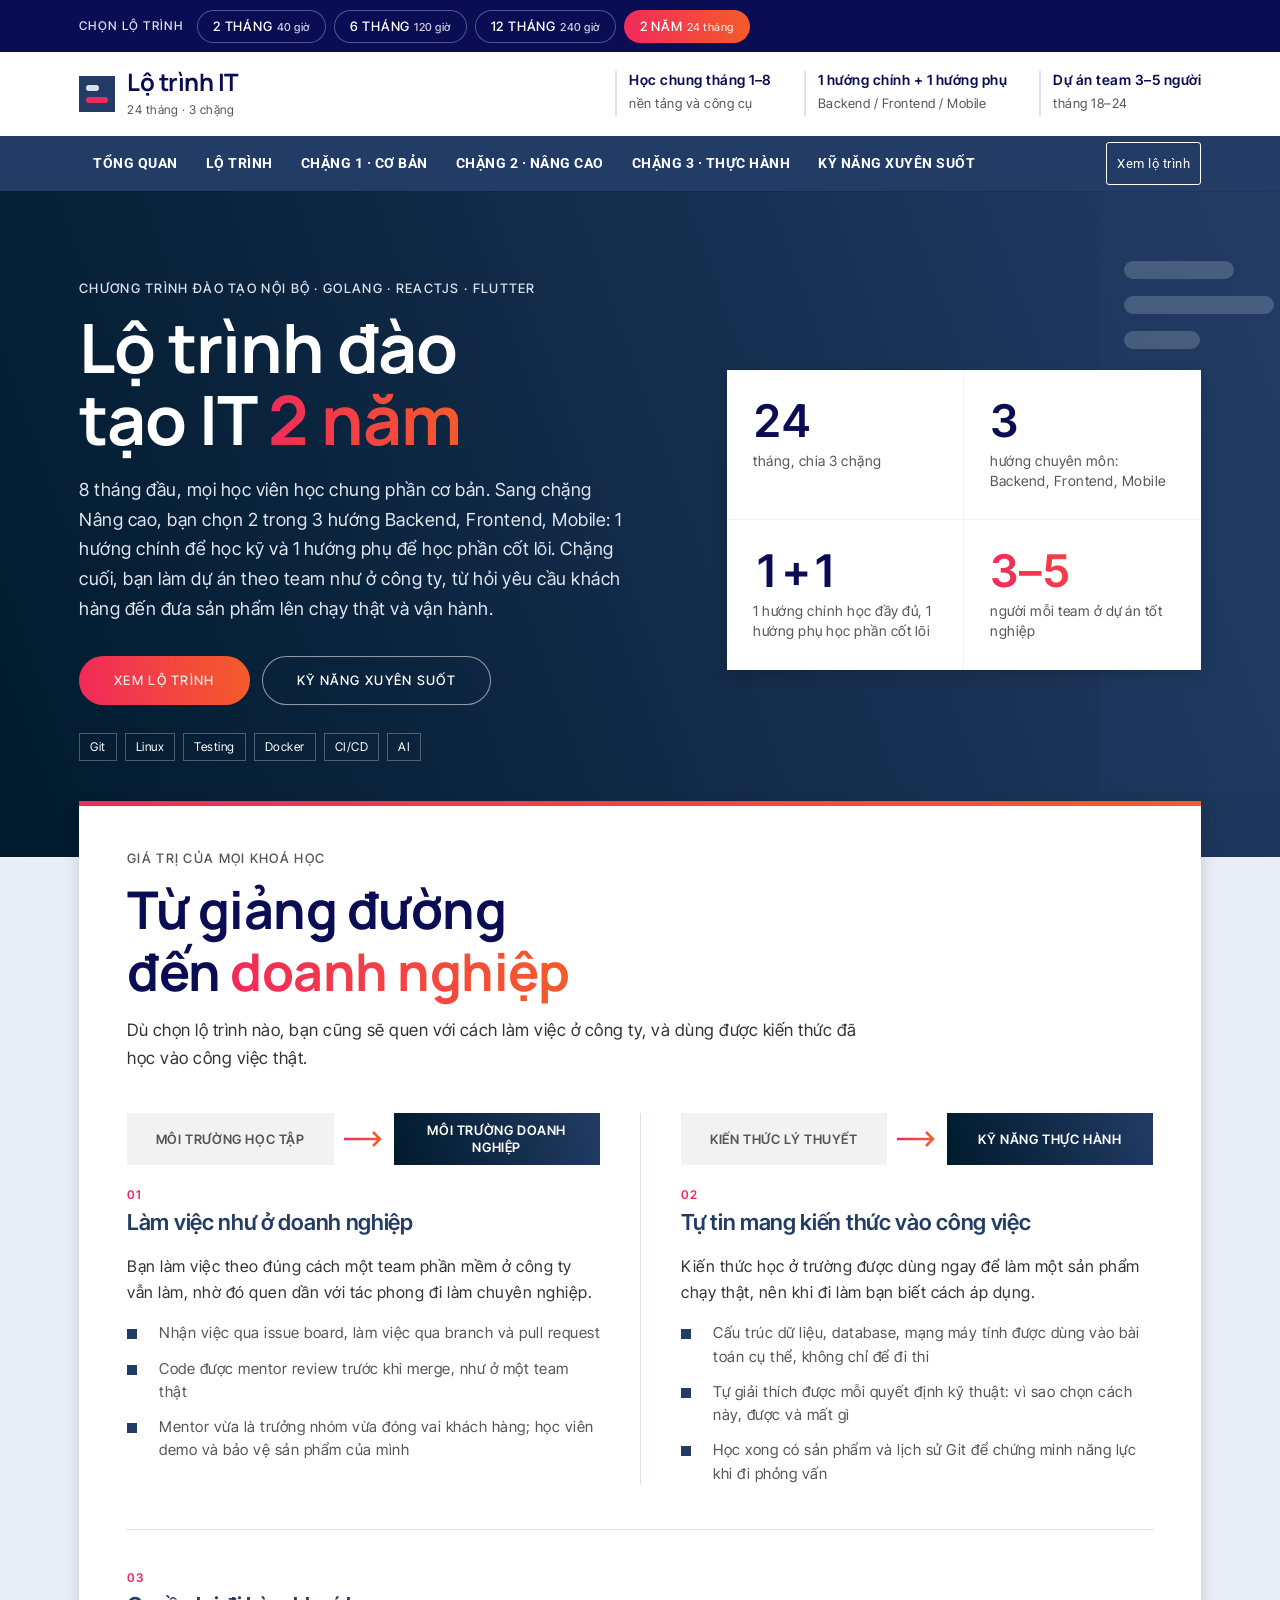
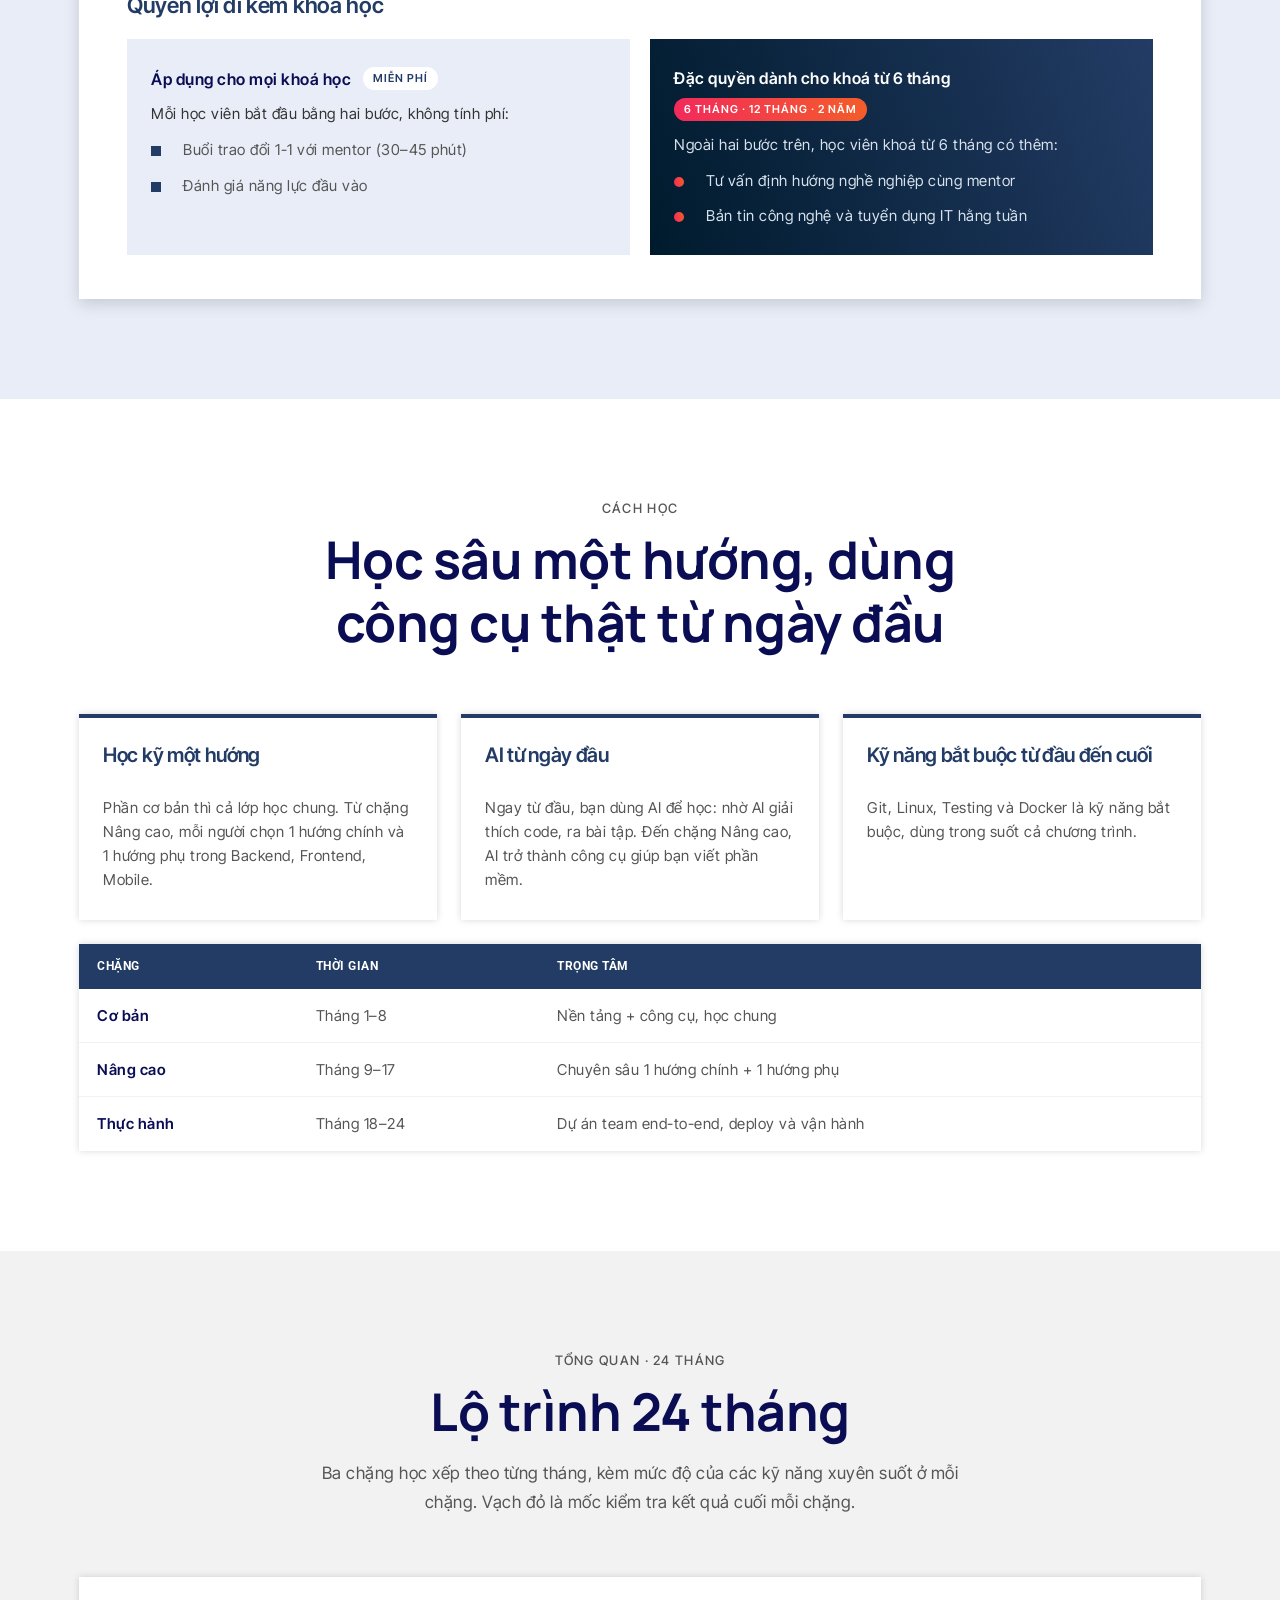
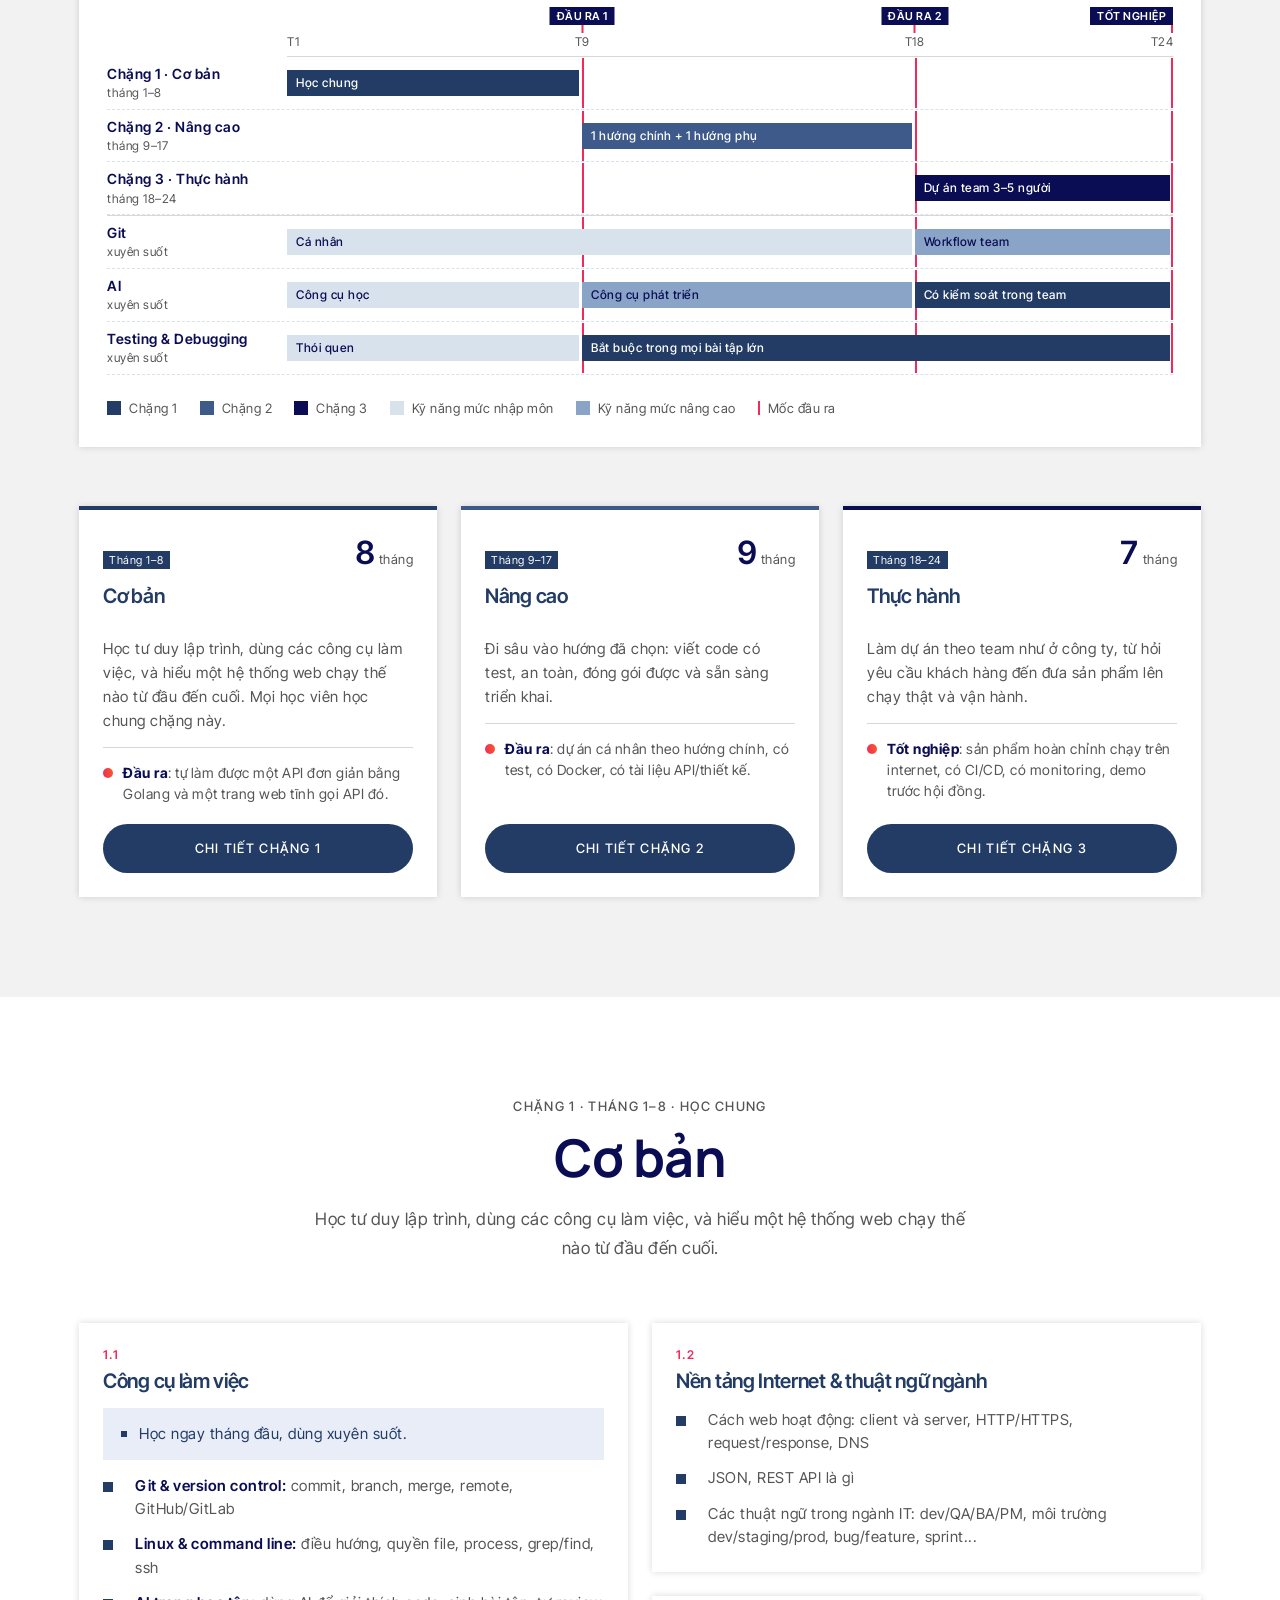
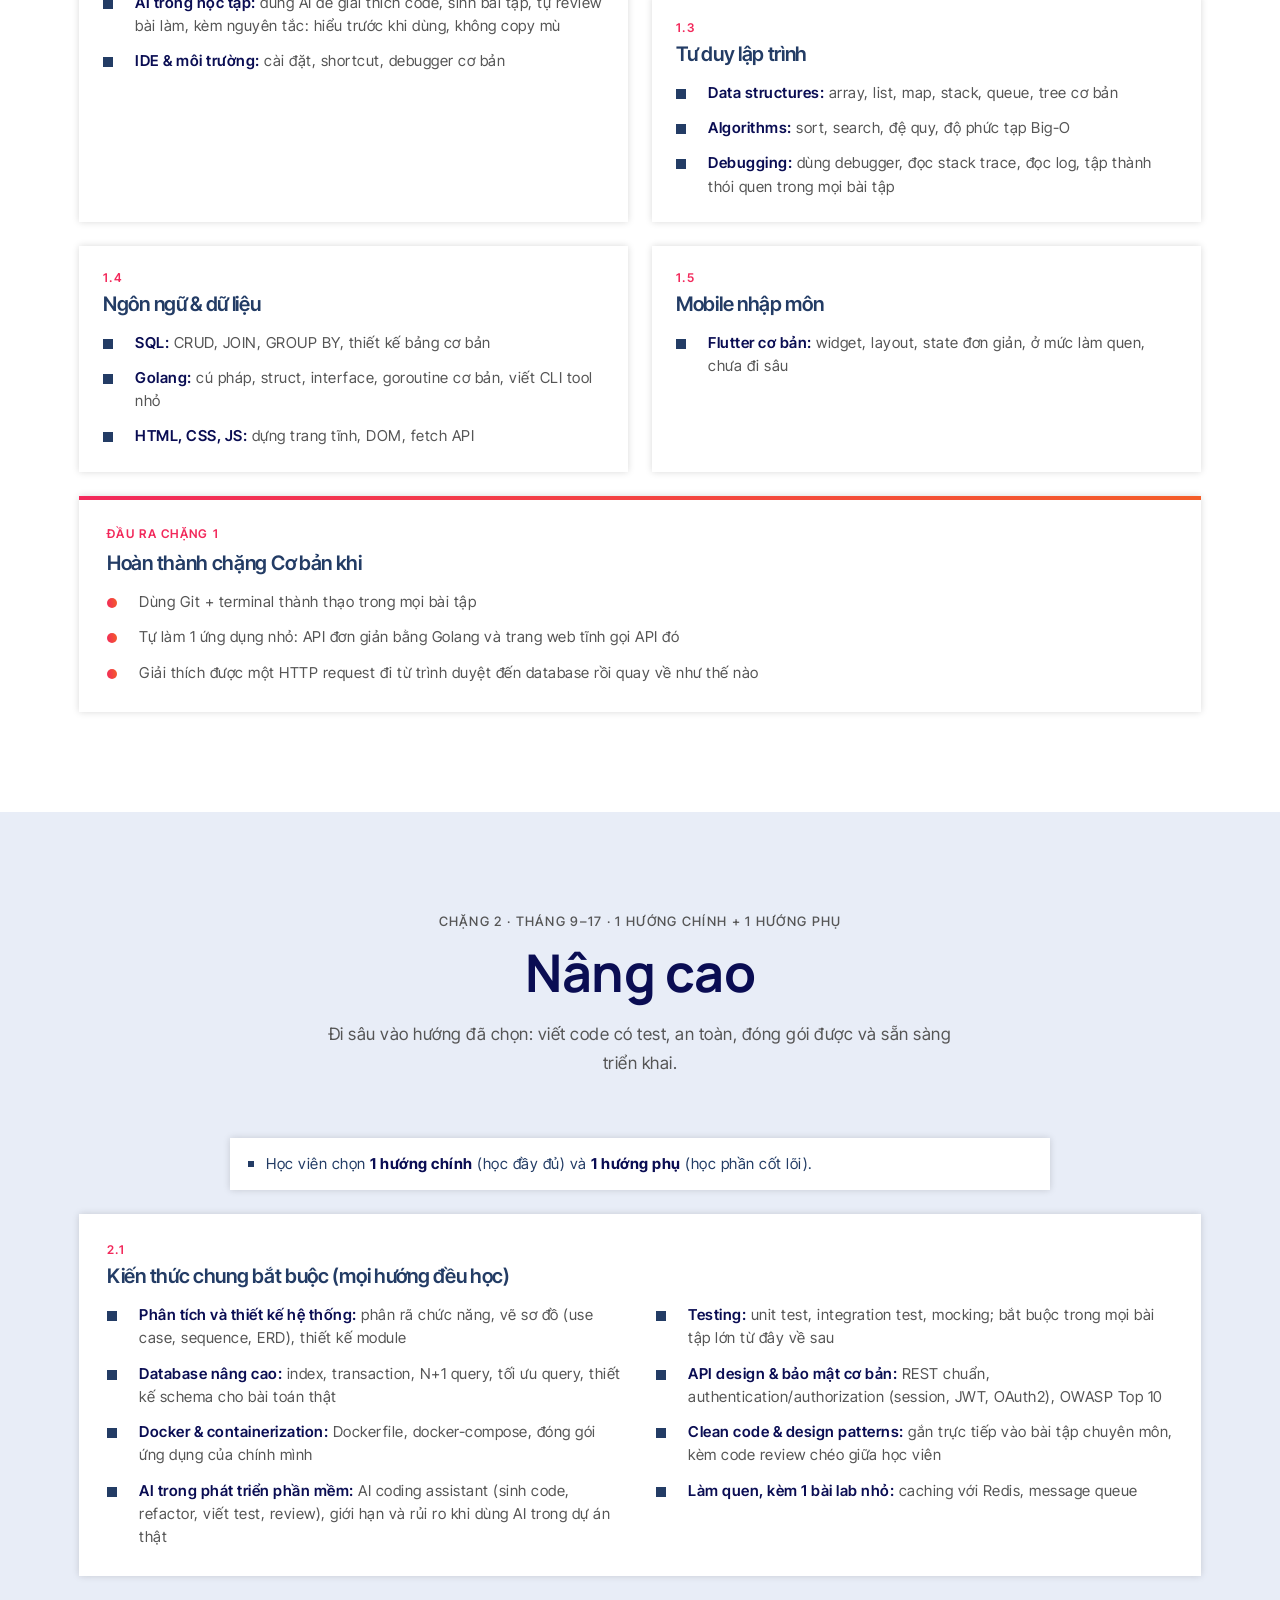
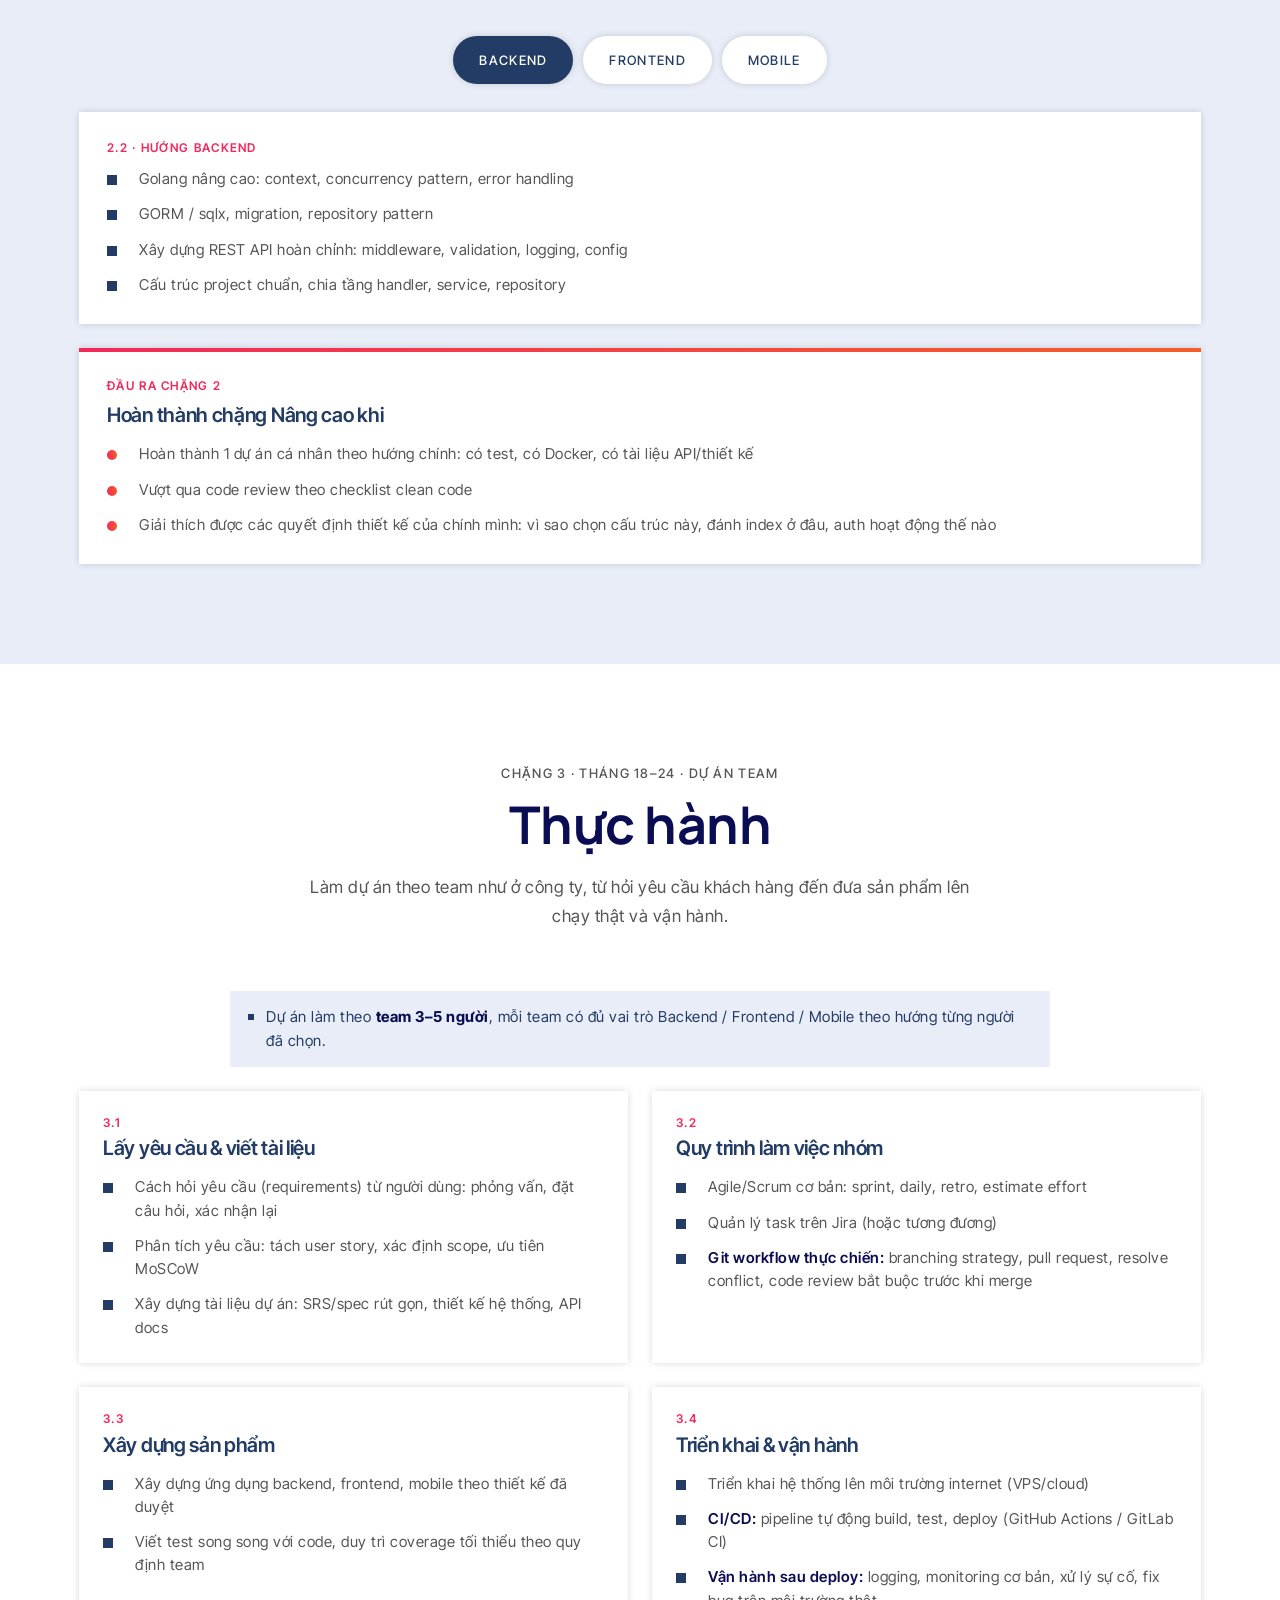
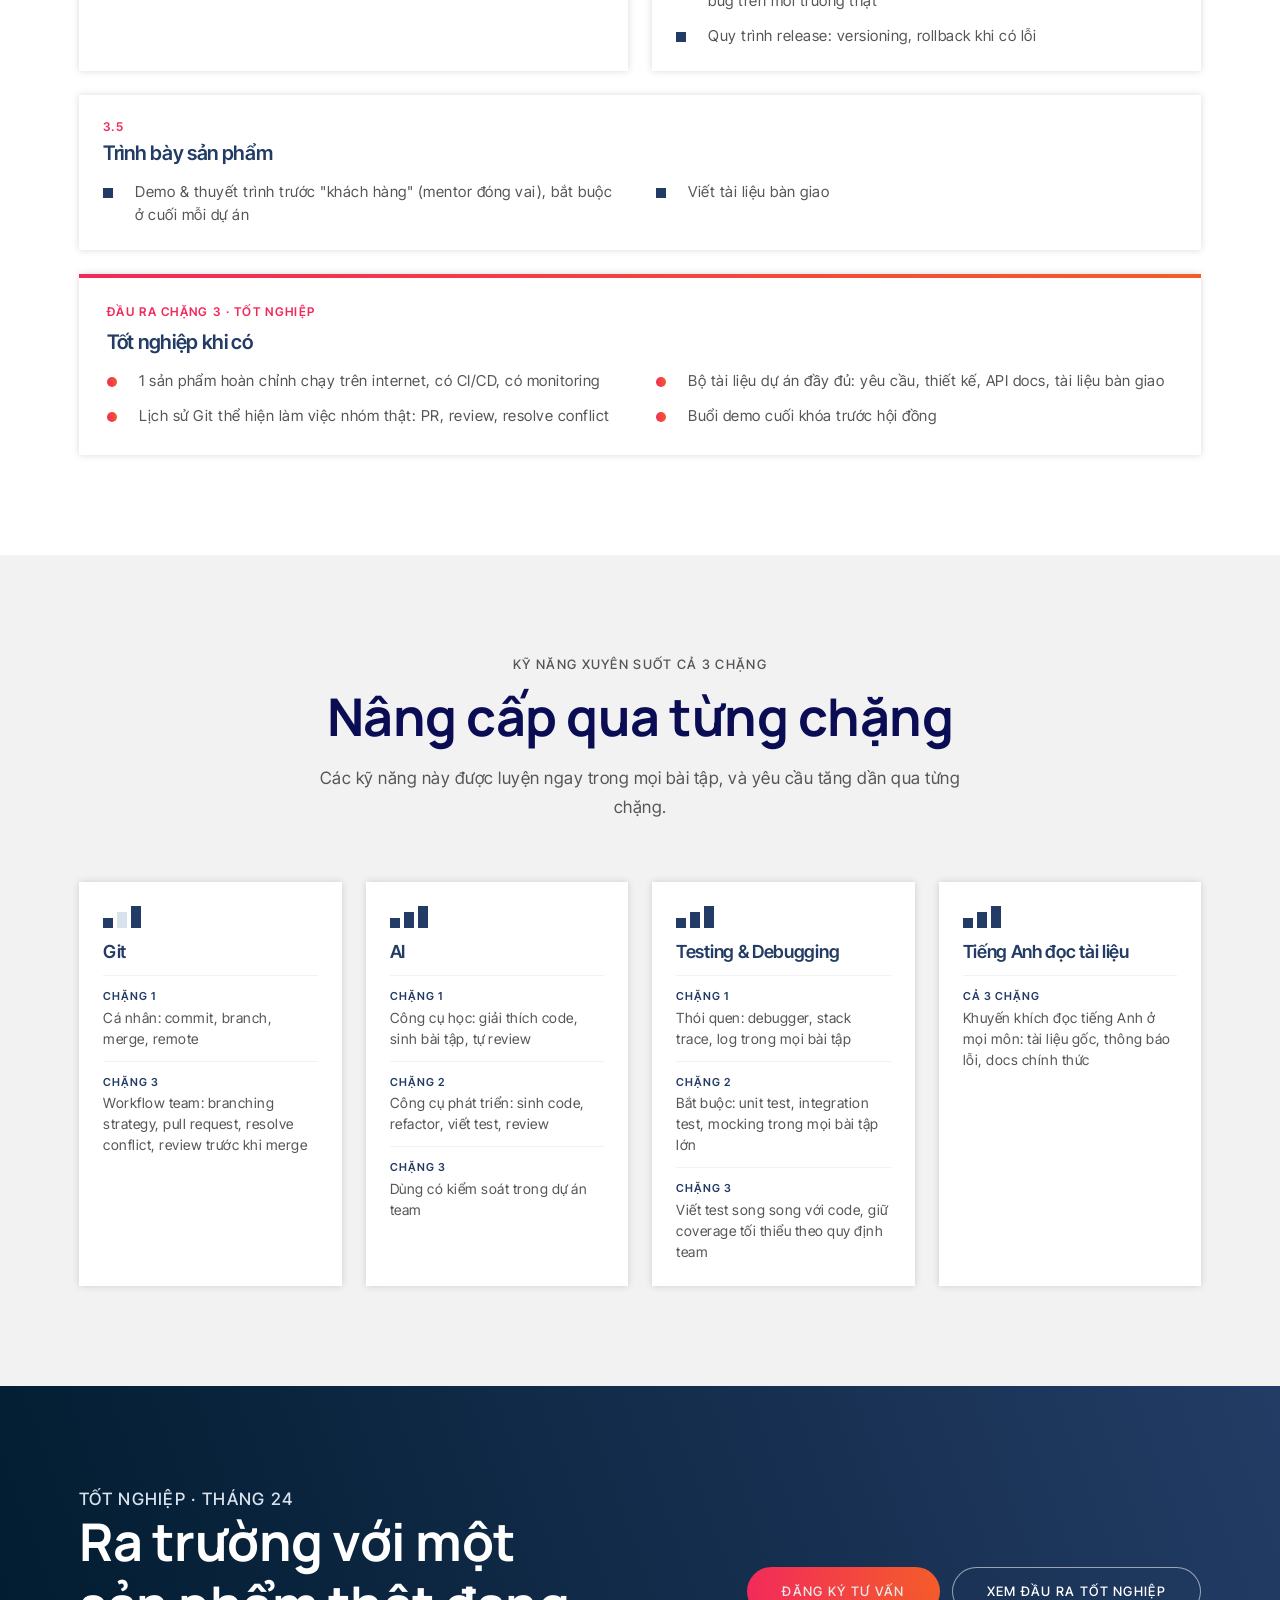
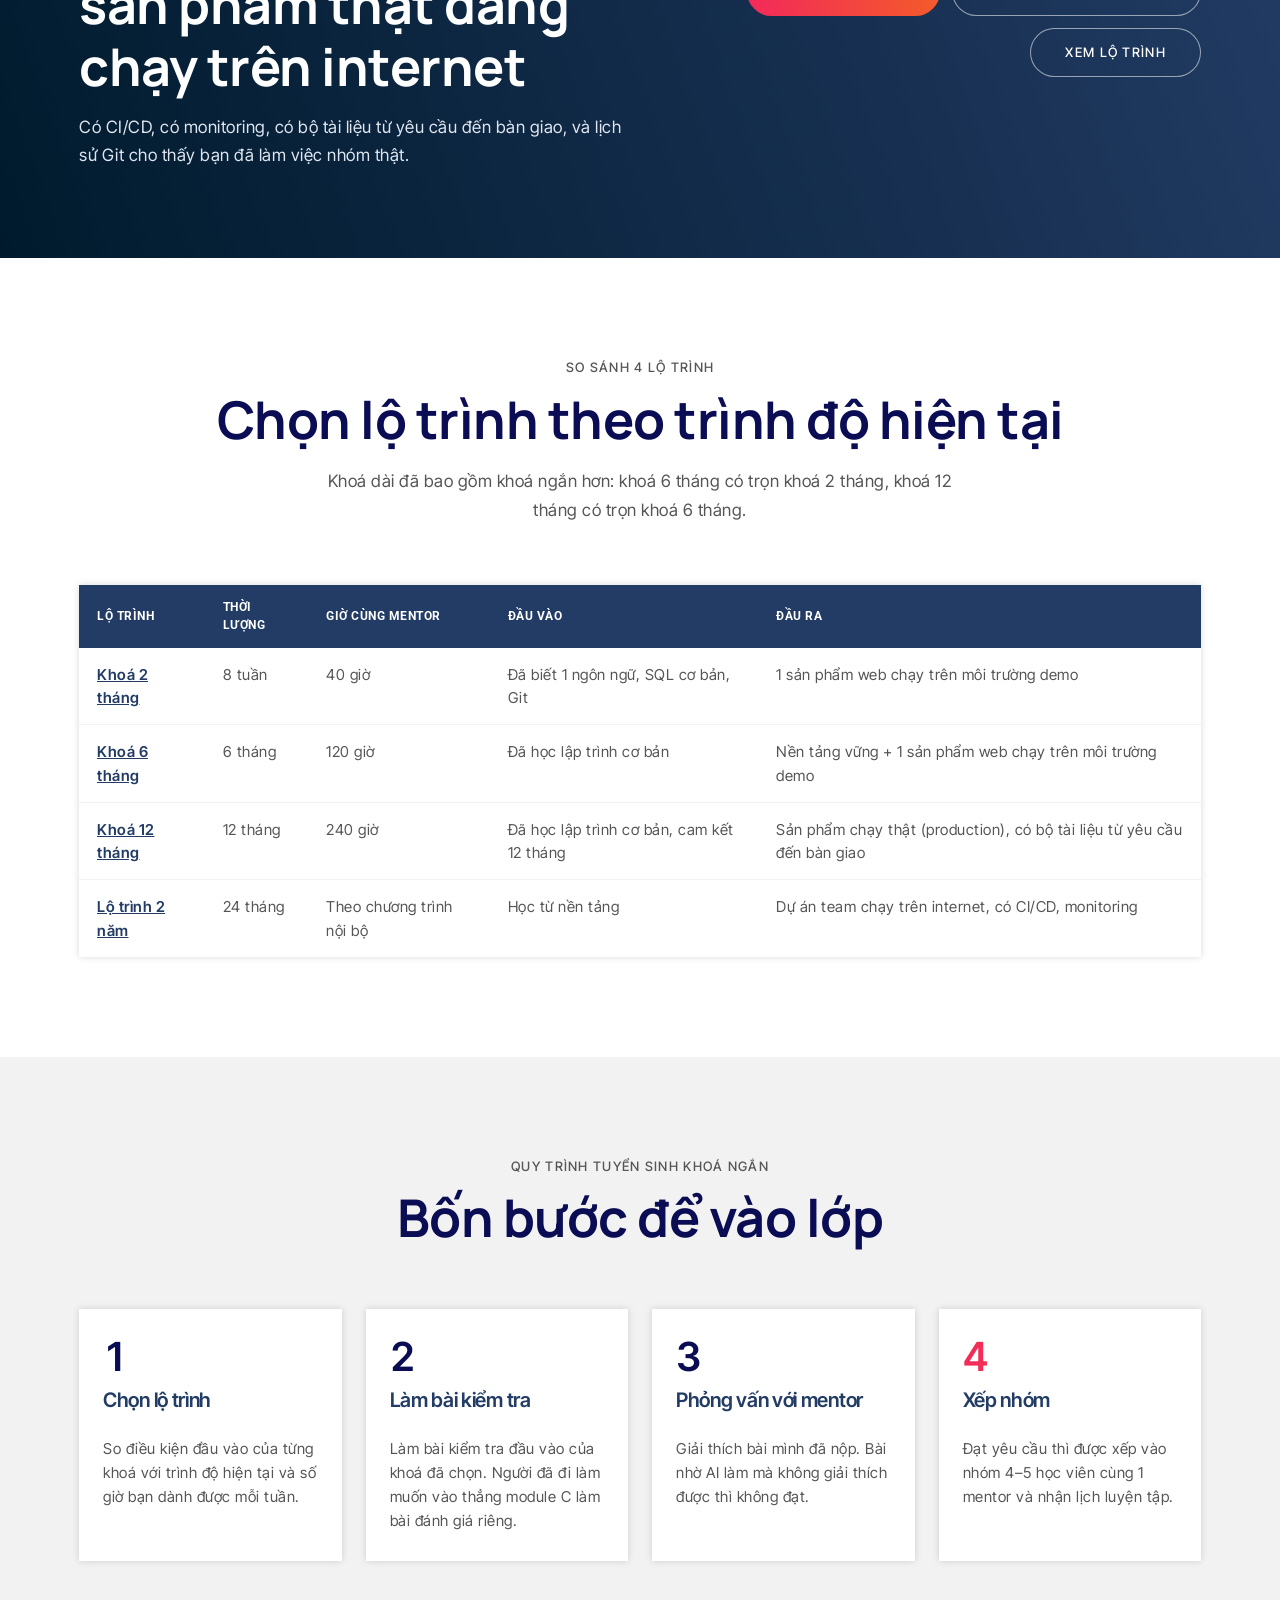
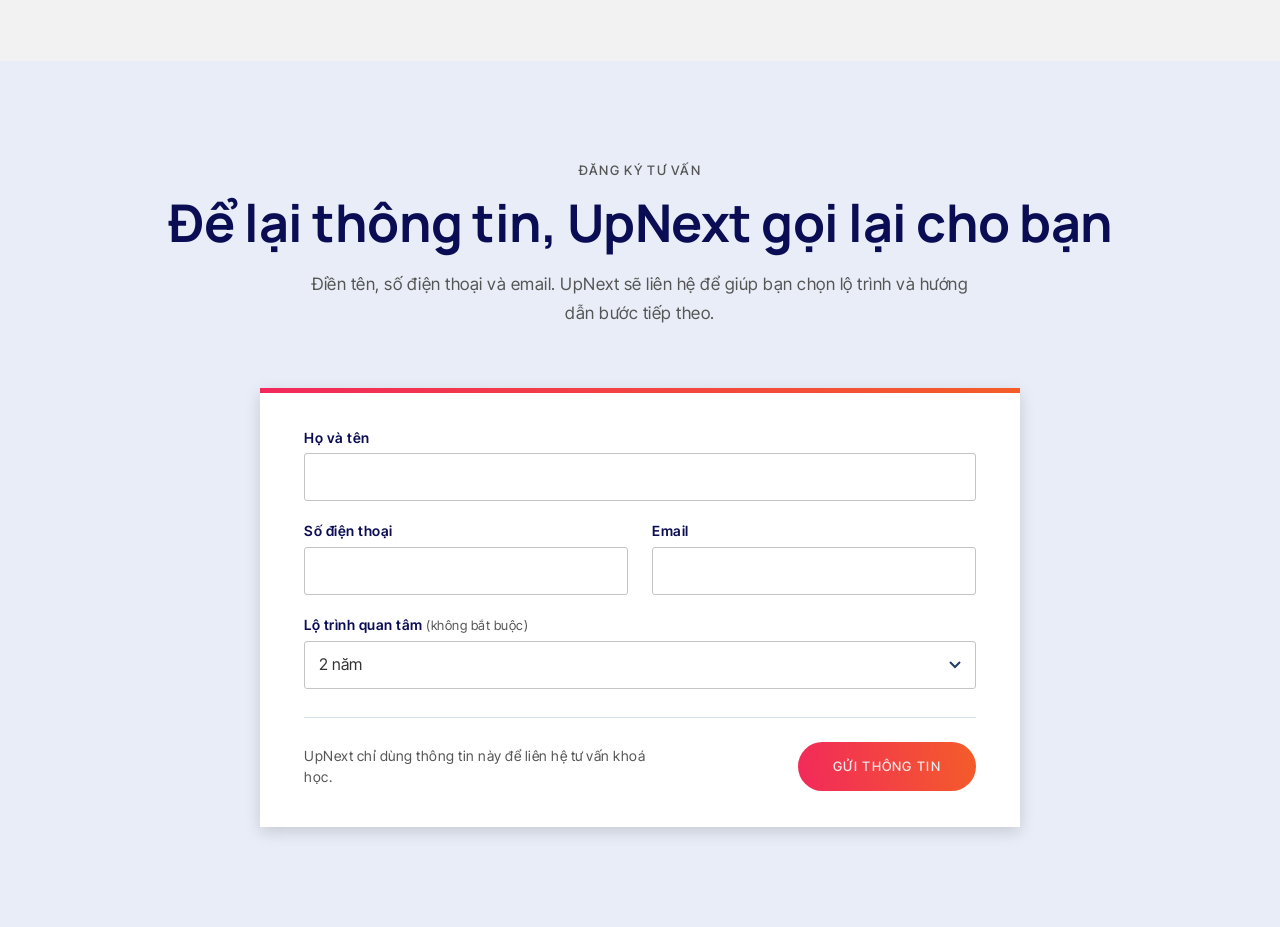
==== commit 6adc2ab9: "feat(site): add sign-up form that saves students to a Google Sheet Shared "Đăng ký tư vấn" section o" ====
--- a/public/index.html
+++ b/public/index.html
@@ -29,7 +29,7 @@
   </div>
 </div></nav>
 
-<div class="view" id="v-2y" data-path="/" data-main="noi-dung" data-title="Lộ trình đào tạo IT 2 năm · UpNext" data-desc="Lộ trình đào tạo IT 24 tháng: Cơ bản học chung, Nâng cao theo 1 hướng chính + 1 hướng phụ (Backend / Frontend / Mobile), Thực hành làm dự án team từ lấy yêu cầu đến vận hành sản phẩm thật.">
+<div class="view" id="v-2y" data-route="2 năm" data-path="/" data-main="noi-dung" data-title="Lộ trình đào tạo IT 2 năm · UpNext" data-desc="Lộ trình đào tạo IT 24 tháng: Cơ bản học chung, Nâng cao theo 1 hướng chính + 1 hướng phụ (Backend / Frontend / Mobile), Thực hành làm dự án team từ lấy yêu cầu đến vận hành sản phẩm thật.">
 
 <div class="brand"><div class="wrap">
   <a class="wordmark" href="#top" aria-label="Lộ trình IT 2 năm, về đầu trang">
@@ -327,7 +327,8 @@
     <p>Có CI/CD, có monitoring, có bộ tài liệu từ yêu cầu đến bàn giao, và lịch sử Git cho thấy bạn đã làm việc nhóm thật.</p>
   </div>
   <div class="hero-cta reveal">
-    <a class="btn btn-primary" href="#chang-3">Xem đầu ra tốt nghiệp</a>
+    <a class="btn btn-primary" href="#dang-ky">Đăng ký tư vấn</a>
+    <a class="btn btn-ghost" href="#chang-3">Xem đầu ra tốt nghiệp</a>
     <a class="btn btn-ghost" href="#lo-trinh">Xem lộ trình</a>
   </div>
 </div></section>
@@ -335,7 +336,7 @@
 </div>
 
 <!-- ===== Khoá 2 tháng: module B ===== -->
-<div class="view" id="v-2t" data-path="/2-thang" data-main="noi-dung-2t" data-title="Khoá 2 tháng · Xây dựng sản phẩm với AI · UpNext" data-desc="Khoá thực hành 2 tháng, 40 giờ cùng mentor: xây một sản phẩm web Golang + ReactJS với AI, hiểu cách frontend và backend giao tiếp qua REST API, queue, WebSocket." hidden>
+<div class="view" id="v-2t" data-route="2 tháng" data-path="/2-thang" data-main="noi-dung-2t" data-title="Khoá 2 tháng · Xây dựng sản phẩm với AI · UpNext" data-desc="Khoá thực hành 2 tháng, 40 giờ cùng mentor: xây một sản phẩm web Golang + ReactJS với AI, hiểu cách frontend và backend giao tiếp qua REST API, queue, WebSocket." hidden>
 <div class="util"><div class="wrap"><span>Tuyển sinh khoá ngắn · bản 20/10/2026</span><span>Nhóm 1 mentor : 4–5 học viên</span></div></div>
 
 <div class="brand"><div class="wrap">
@@ -425,7 +426,7 @@
 </div>
 
 <!-- ===== Khoá 6 tháng: module A + B ===== -->
-<div class="view" id="v-6t" data-path="/6-thang" data-main="noi-dung-6t" data-title="Khoá 6 tháng · Nền tảng và thực hành · UpNext" data-desc="Khoá 6 tháng, 120 giờ cùng mentor: 80 giờ ôn nền tảng Golang, database, frontend, backend, giao thức mạng; 40 giờ xây sản phẩm web với AI." hidden>
+<div class="view" id="v-6t" data-route="6 tháng" data-path="/6-thang" data-main="noi-dung-6t" data-title="Khoá 6 tháng · Nền tảng và thực hành · UpNext" data-desc="Khoá 6 tháng, 120 giờ cùng mentor: 80 giờ ôn nền tảng Golang, database, frontend, backend, giao thức mạng; 40 giờ xây sản phẩm web với AI." hidden>
 <div class="util"><div class="wrap"><span>Tuyển sinh khoá ngắn · bản 20/10/2026</span><span>Nhóm 1 mentor : 4–5 học viên</span></div></div>
 
 <div class="brand"><div class="wrap">
@@ -530,7 +531,7 @@
 </div>
 
 <!-- ===== Khoá 12 tháng: module A + B + C ===== -->
-<div class="view" id="v-12t" data-path="/12-thang" data-main="noi-dung-12t" data-title="Khoá 12 tháng · Từ yêu cầu đến sản phẩm thật · UpNext" data-desc="Khoá 12 tháng, 240 giờ cùng mentor: nền tảng, làm sản phẩm với AI, kỹ năng giao tiếp, lấy và phân tích yêu cầu, thiết kế hệ thống, đưa sản phẩm lên production." hidden>
+<div class="view" id="v-12t" data-route="12 tháng" data-path="/12-thang" data-main="noi-dung-12t" data-title="Khoá 12 tháng · Từ yêu cầu đến sản phẩm thật · UpNext" data-desc="Khoá 12 tháng, 240 giờ cùng mentor: nền tảng, làm sản phẩm với AI, kỹ năng giao tiếp, lấy và phân tích yêu cầu, thiết kế hệ thống, đưa sản phẩm lên production." hidden>
 <div class="util"><div class="wrap"><span>Tuyển sinh khoá ngắn · bản 20/10/2026</span><span>Nhóm 1 mentor : 4–5 học viên</span></div></div>
 
 <div class="brand"><div class="wrap">
@@ -676,6 +677,48 @@
     <article class="card step reveal"><span class="n">3</span><h3>Phỏng vấn với mentor</h3><p>Giải thích bài mình đã nộp. Bài nhờ AI làm mà không giải thích được thì không đạt.</p></article>
     <article class="card step reveal"><span class="n">4</span><h3>Xếp nhóm</h3><p>Đạt yêu cầu thì được xếp vào nhóm 4–5 học viên cùng 1 mentor và nhận lịch luyện tập.</p></article>
   </div>
+</div></section>
+
+<!-- action: URL của Google Apps Script web app (xem apps-script/dang-ky.gs). Sửa script thì tạo phiên bản mới trên cùng tác vụ triển khai để giữ URL này. -->
+<section id="dang-ky" class="tint"><div class="wrap">
+  <header class="sec-head reveal"><p class="eyebrow">Đăng ký tư vấn</p><h2>Để lại thông tin, UpNext gọi lại cho bạn</h2><p class="sub">Điền tên, số điện thoại và email. UpNext sẽ liên hệ để giúp bạn chọn lộ trình và hướng dẫn bước tiếp theo.</p></header>
+  <form class="reg reveal" id="dang-ky-form" action="https://script.google.com/macros/s/AKfycby2cdnqF65U1T0ifGDfx0nRuXIdLzBHGfaeH9Y61oKA_DxmoIohHbIR3AgufV3BF66t/exec" method="post" accept-charset="utf-8">
+    <div class="reg-grid">
+      <div class="field full">
+        <label for="dk-ten">Họ và tên</label>
+        <input id="dk-ten" name="ten" type="text" autocomplete="name" maxlength="100" required aria-describedby="dk-ten-err">
+        <p class="field-err" id="dk-ten-err"></p>
+      </div>
+      <div class="field">
+        <label for="dk-sdt">Số điện thoại</label>
+        <input id="dk-sdt" name="sdt" type="tel" inputmode="tel" autocomplete="tel" maxlength="20" required aria-describedby="dk-sdt-err">
+        <p class="field-err" id="dk-sdt-err"></p>
+      </div>
+      <div class="field">
+        <label for="dk-email">Email</label>
+        <input id="dk-email" name="email" type="email" autocomplete="email" maxlength="254" required aria-describedby="dk-email-err">
+        <p class="field-err" id="dk-email-err"></p>
+      </div>
+      <div class="field full">
+        <label for="dk-lo-trinh">Lộ trình quan tâm <small>(không bắt buộc)</small></label>
+        <select id="dk-lo-trinh" name="lo_trinh">
+          <option value="">Chọn lộ trình</option>
+          <option>2 tháng</option>
+          <option>6 tháng</option>
+          <option>12 tháng</option>
+          <option>2 năm</option>
+          <option>Chưa chắc</option>
+        </select>
+      </div>
+    </div>
+    <div class="hp" aria-hidden="true"><label for="dk-website">Website</label><input id="dk-website" name="website" type="text" tabindex="-1" autocomplete="off"></div>
+    <input type="hidden" name="trang" value="">
+    <div class="reg-foot">
+      <p class="reg-consent">UpNext chỉ dùng thông tin này để liên hệ tư vấn khoá học.</p>
+      <button class="btn btn-primary" type="submit">Gửi thông tin</button>
+    </div>
+    <p class="note reg-status" id="dk-status" role="status" aria-live="polite"></p>
+  </form>
 </div></section>
 
 <!-- ===== Module dùng chung: JS chuyển vào view đang hiển thị qua data-slot ===== -->
--- a/public/assets/site.css
+++ b/public/assets/site.css
@@ -13,6 +13,8 @@
   --font-sans:"Inter Tight",system-ui,sans-serif; --font-display:Manrope,"Inter Tight",sans-serif; --font-ui:Roboto,Arial,sans-serif;
   /* derived: mid-navy for stage 2 bars, between navy-700 and surface-blue-100 */
   --navy-500:#3d5a8a; --navy-300:#8aa4c8;
+  /* derived: crimson darkened to 4.5:1+ on white, for form error text */
+  --danger-700:#b3123c; --danger-50:#fdecef;
   --nav-h:55px;
   color-scheme:light;
 }
@@ -262,6 +264,29 @@
 .sr-only{position:absolute;width:1px;height:1px;overflow:hidden;clip:rect(0 0 0 0);white-space:nowrap}
 .sub-h{font-size:16px;line-height:1.4;font-weight:600;color:var(--navy-900);margin:22px 0 10px}
 
+/* ===== sign-up form (#dang-ky): white panel with the accent top bar, as .value-panel ===== */
+.reg{position:relative;max-width:760px;margin:0 auto;background:var(--surface-0);box-shadow:var(--shadow-float);padding:40px 44px 36px}
+.reg::before{content:"";position:absolute;inset:0 0 auto 0;height:5px;background:var(--gradient-accent)}
+.reg-grid{display:grid;grid-template-columns:1fr 1fr;gap:20px 24px}
+.field{display:grid;gap:6px;align-content:start}
+.field.full{grid-column:1/-1}
+.field label{font-size:14px;line-height:1.4;font-weight:600;color:var(--navy-900)}
+.field label small{font-size:13px;font-weight:400;color:var(--gray-600)}
+.field input,.field select{width:100%;min-height:48px;margin:0;padding:10px 14px;font-family:inherit;font-size:16px;line-height:1.4;letter-spacing:normal;color:var(--gray-800);background-color:var(--surface-0);border:1px solid var(--gray-300);border-radius:var(--radius-sm);transition:border-color .2s}
+.field select{appearance:none;-webkit-appearance:none;padding-right:40px;cursor:pointer;background-image:url("data:image/svg+xml,%3Csvg xmlns='http://www.w3.org/2000/svg' viewBox='0 0 12 8'%3E%3Cpath d='M1 1l5 5 5-5' fill='none' stroke='%23233c65' stroke-width='2'/%3E%3C/svg%3E");background-repeat:no-repeat;background-position:right 14px center;background-size:12px 8px}
+.field input:hover,.field select:hover{border-color:var(--navy-300)}
+.field input:focus,.field select:focus{border-color:var(--navy-700)}
+.field [aria-invalid="true"]{border-color:var(--danger-700)}
+.field-err{font-size:14px;line-height:1.4;color:var(--danger-700)}
+.field-err:empty{display:none}
+.hp{position:absolute;left:-9999px;width:1px;height:1px;overflow:hidden}
+.reg-foot{display:flex;flex-wrap:wrap;align-items:center;justify-content:space-between;gap:16px 24px;margin-top:28px;padding-top:24px;border-top:1px solid var(--surface-blue-100)}
+.reg-consent{font-size:14px;line-height:1.5;color:var(--gray-600);max-width:46ch}
+.reg .btn[disabled]{opacity:.7;cursor:progress}
+.reg-status{margin-top:20px}
+.reg-status:empty{display:none}
+.reg-status.err{background:var(--danger-50);color:var(--danger-700)}
+
 /* reveal (progressive: only hidden when JS + motion allowed) */
 @media (prefers-reduced-motion:no-preference){
   .js .reveal{opacity:0;transform:translateY(14px);transition:opacity .5s ease-out,transform .5s ease-out}
@@ -319,6 +344,8 @@
   .btn{width:100%}
   .hero-cta{flex-direction:column}
   .btn-outline{display:none}
+  .reg{padding:32px 18px 28px}
+  .reg-grid{grid-template-columns:1fr}
   /* tables become stacked cards */
   .tbl{background:transparent;box-shadow:none}
   table,tbody,tr,td{display:block}
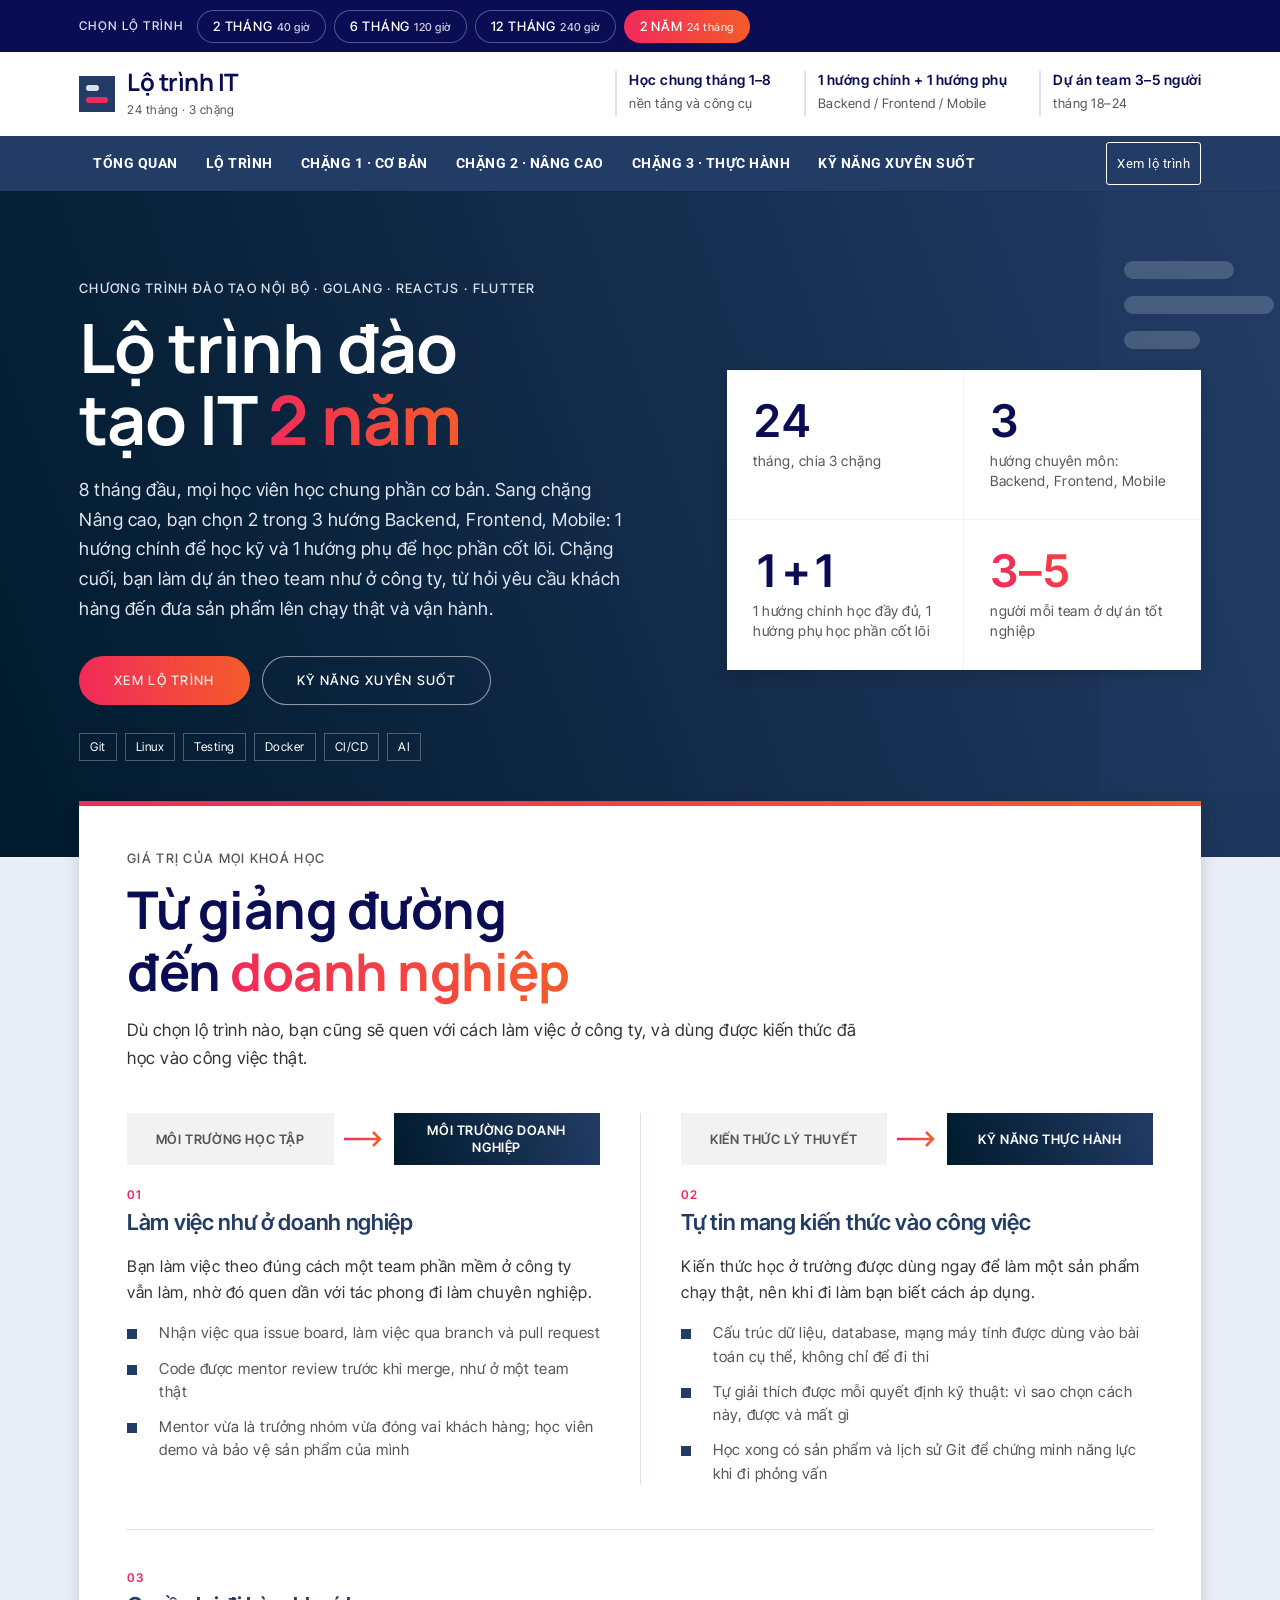
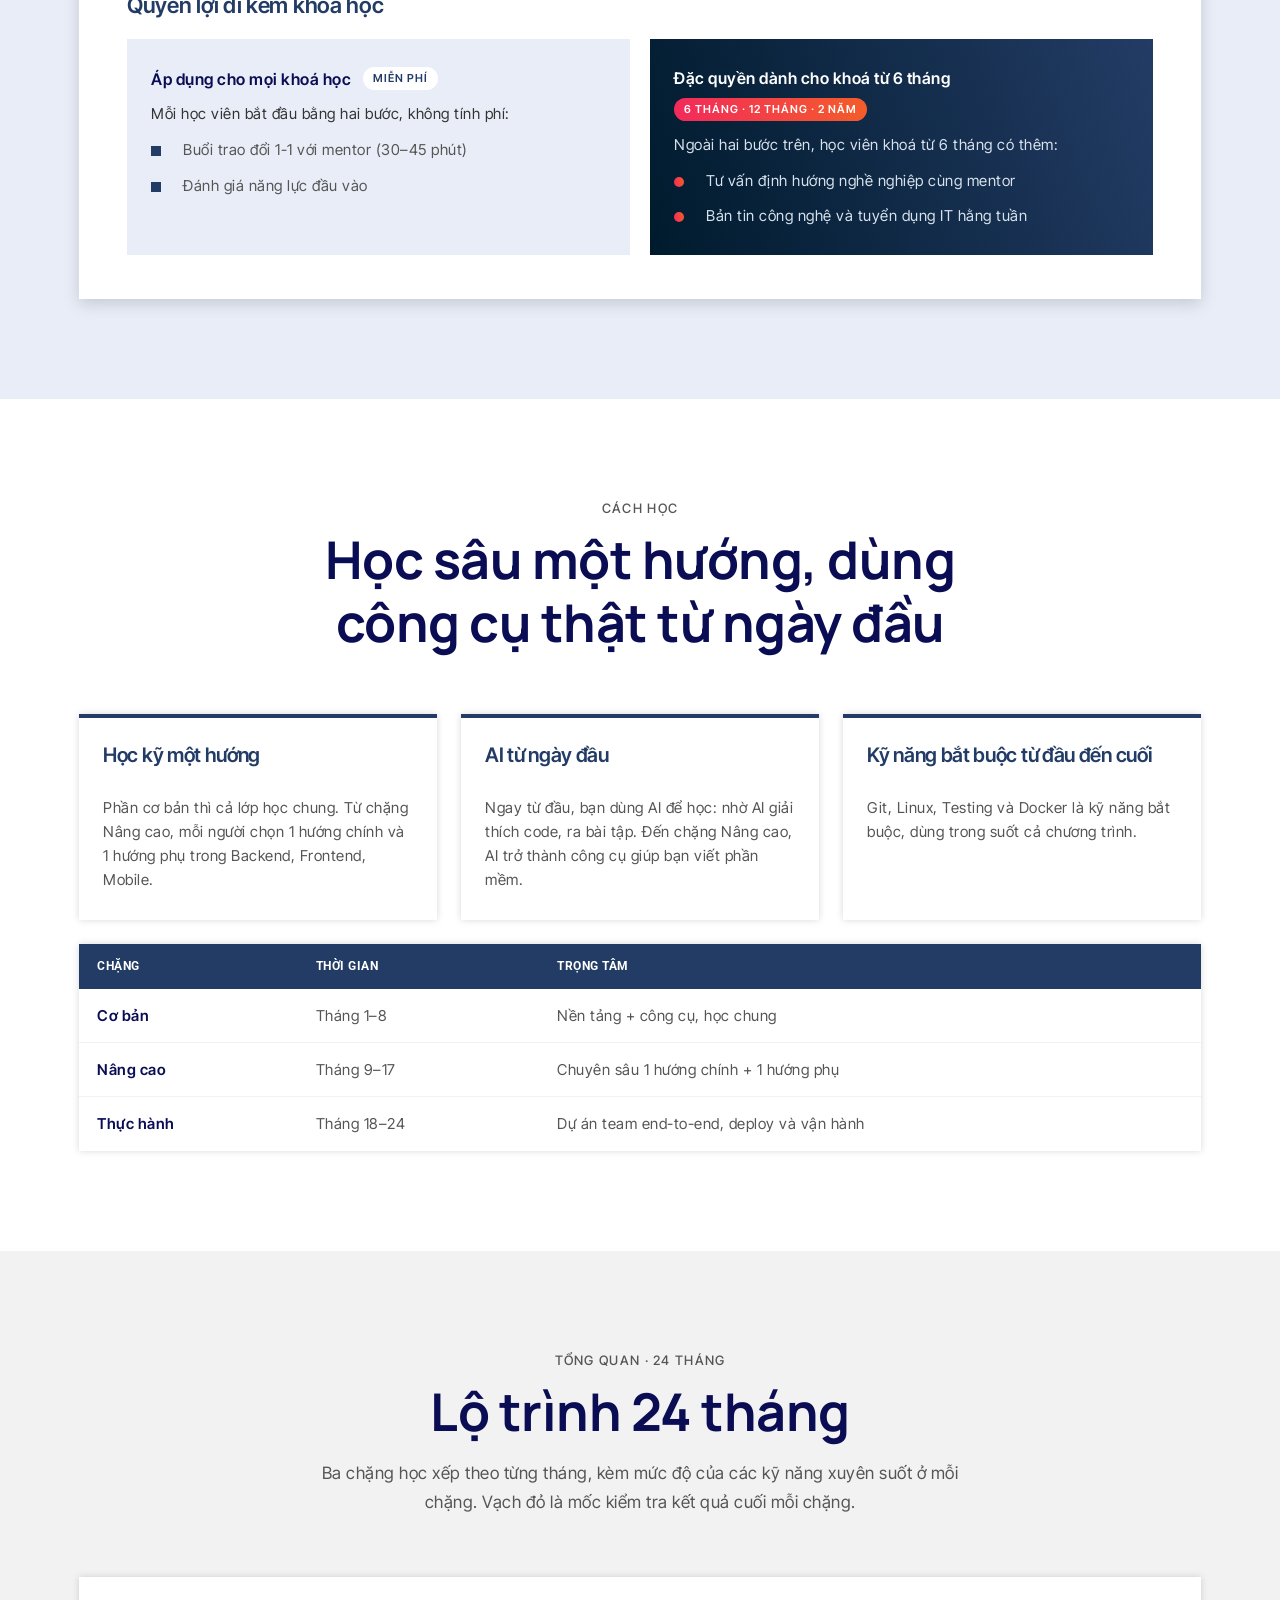
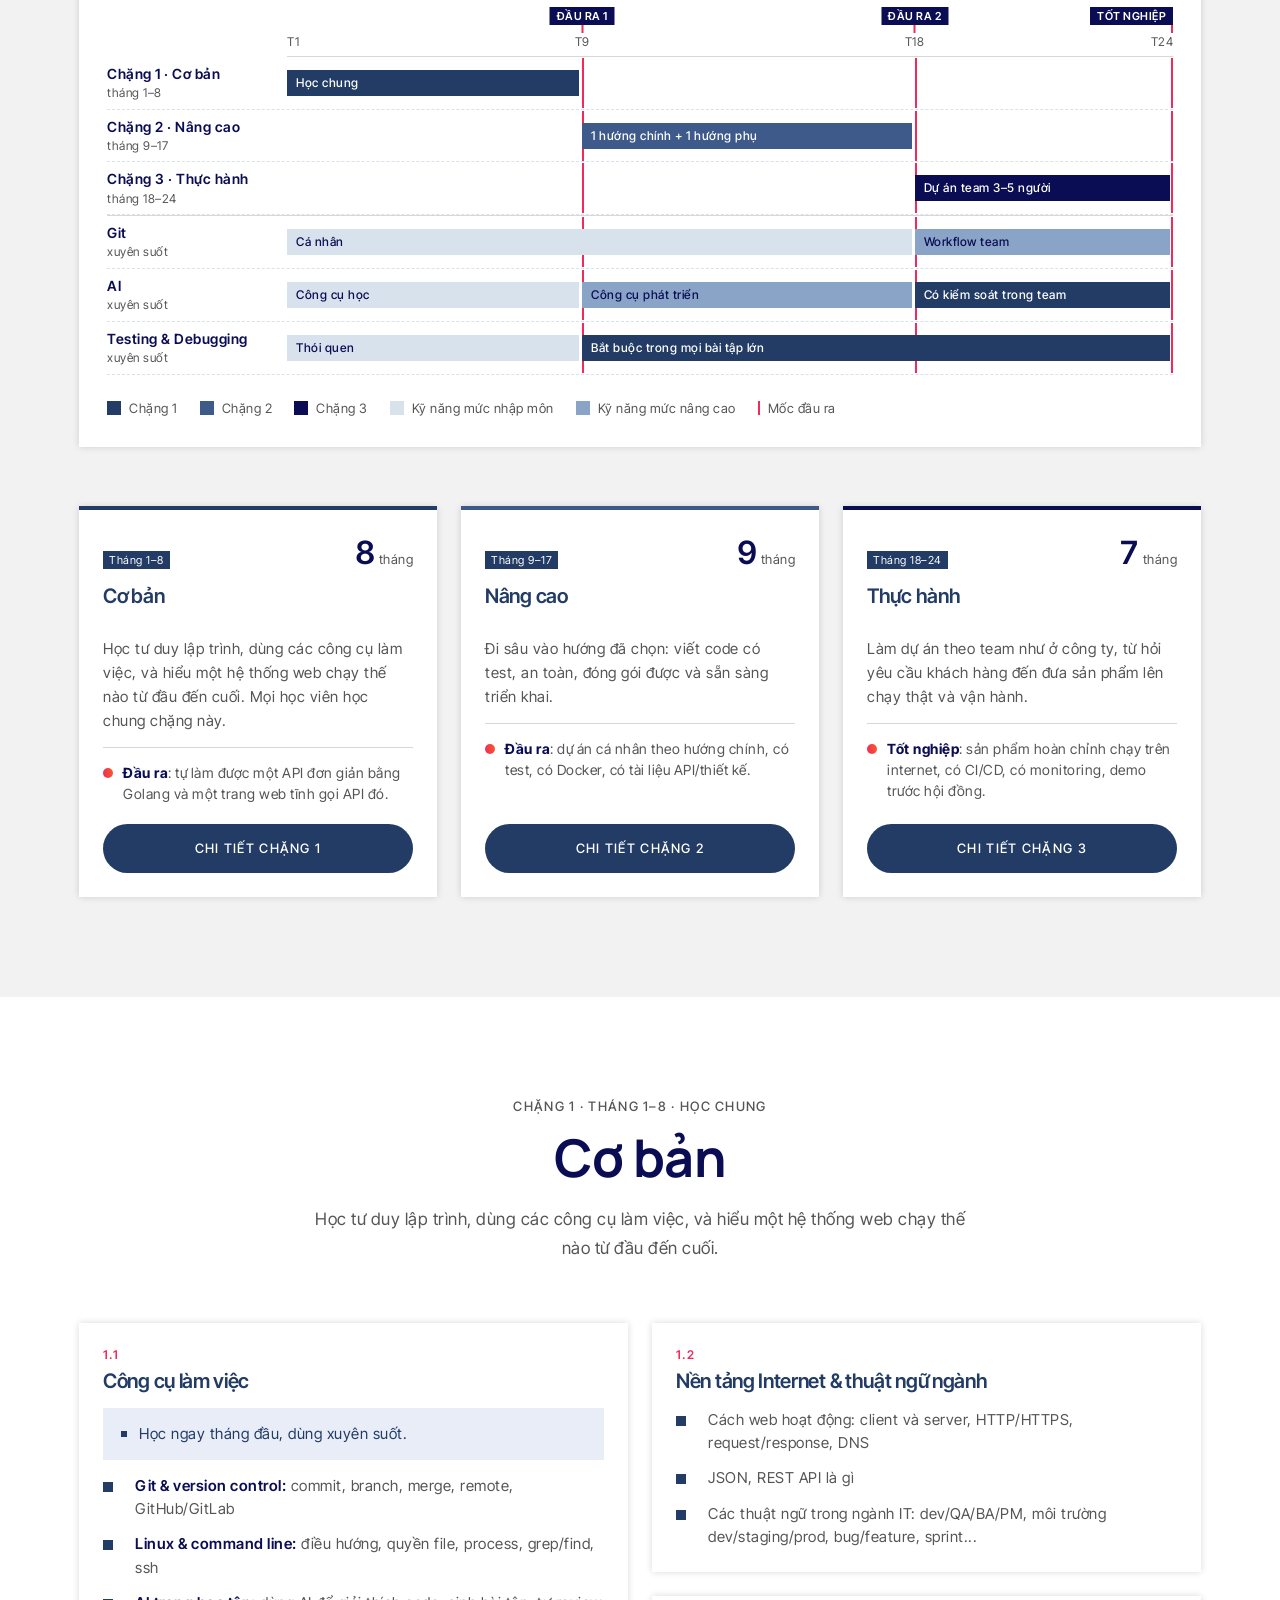
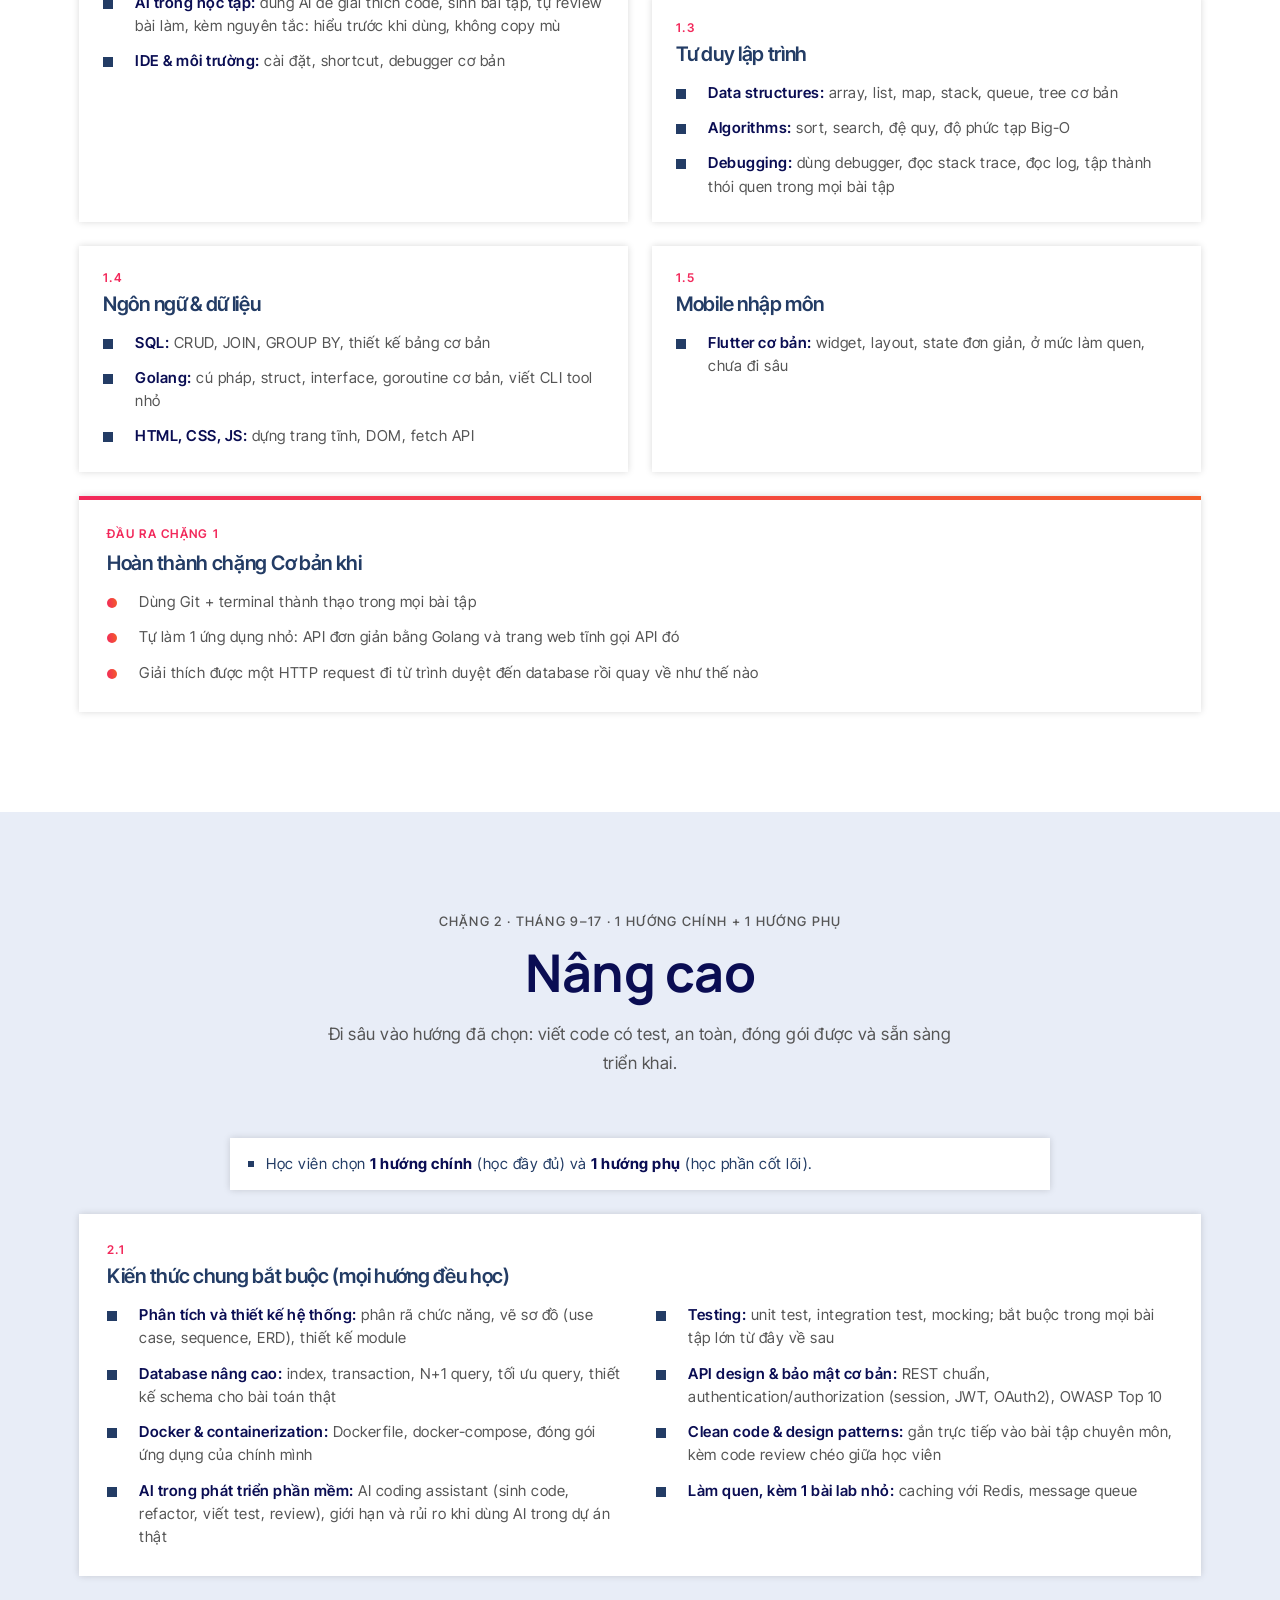
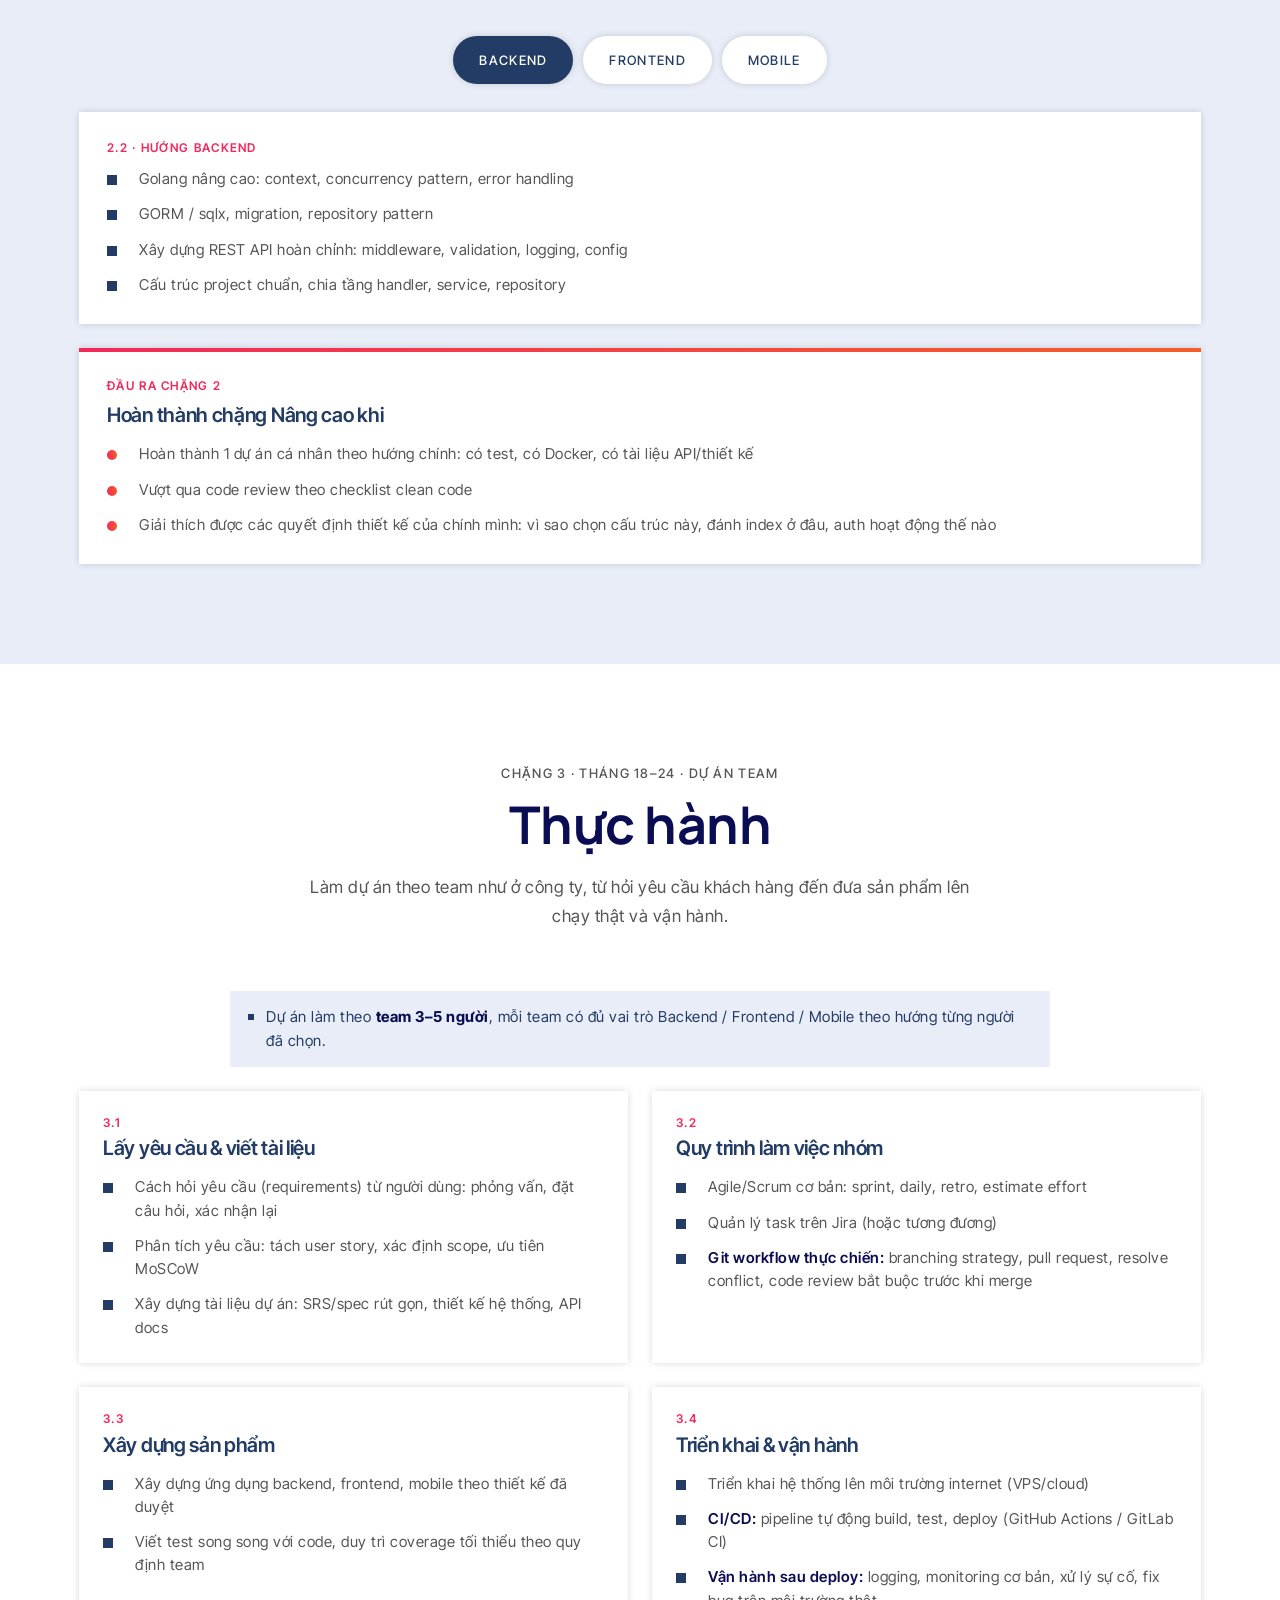
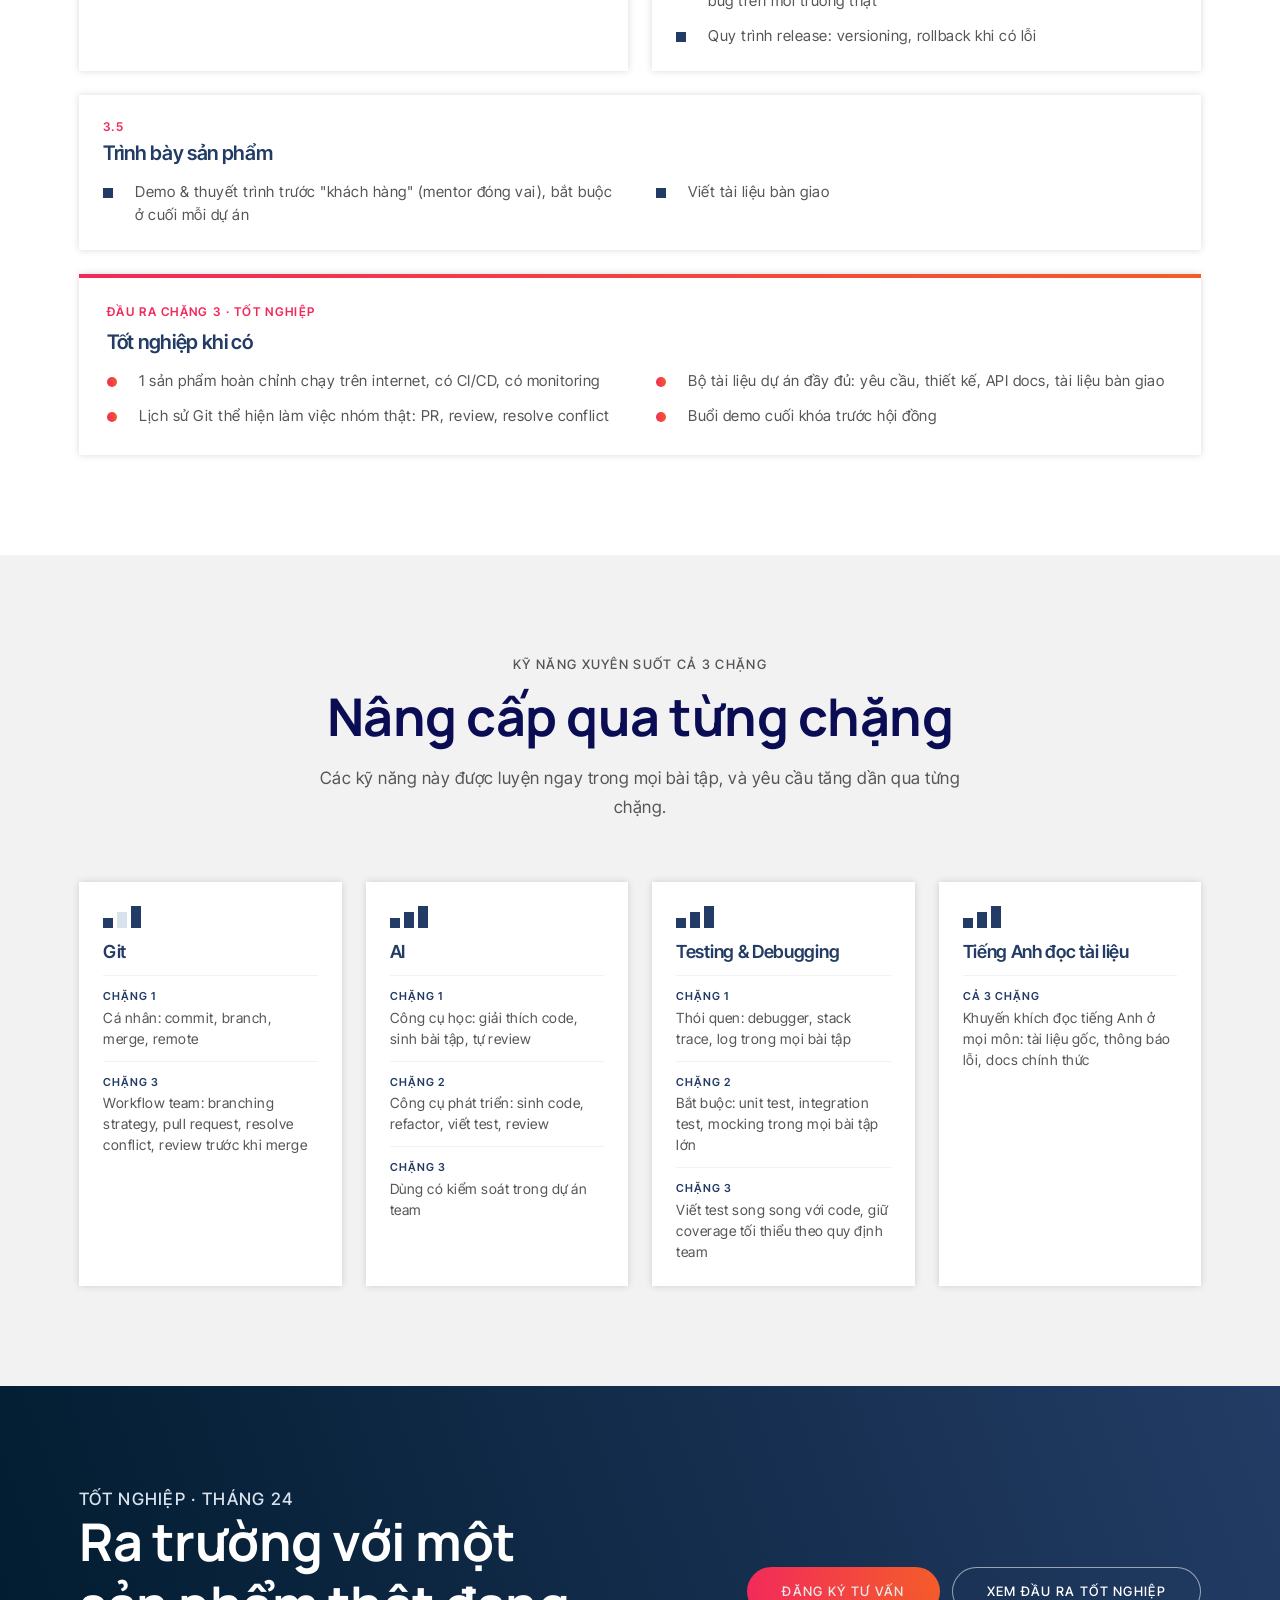
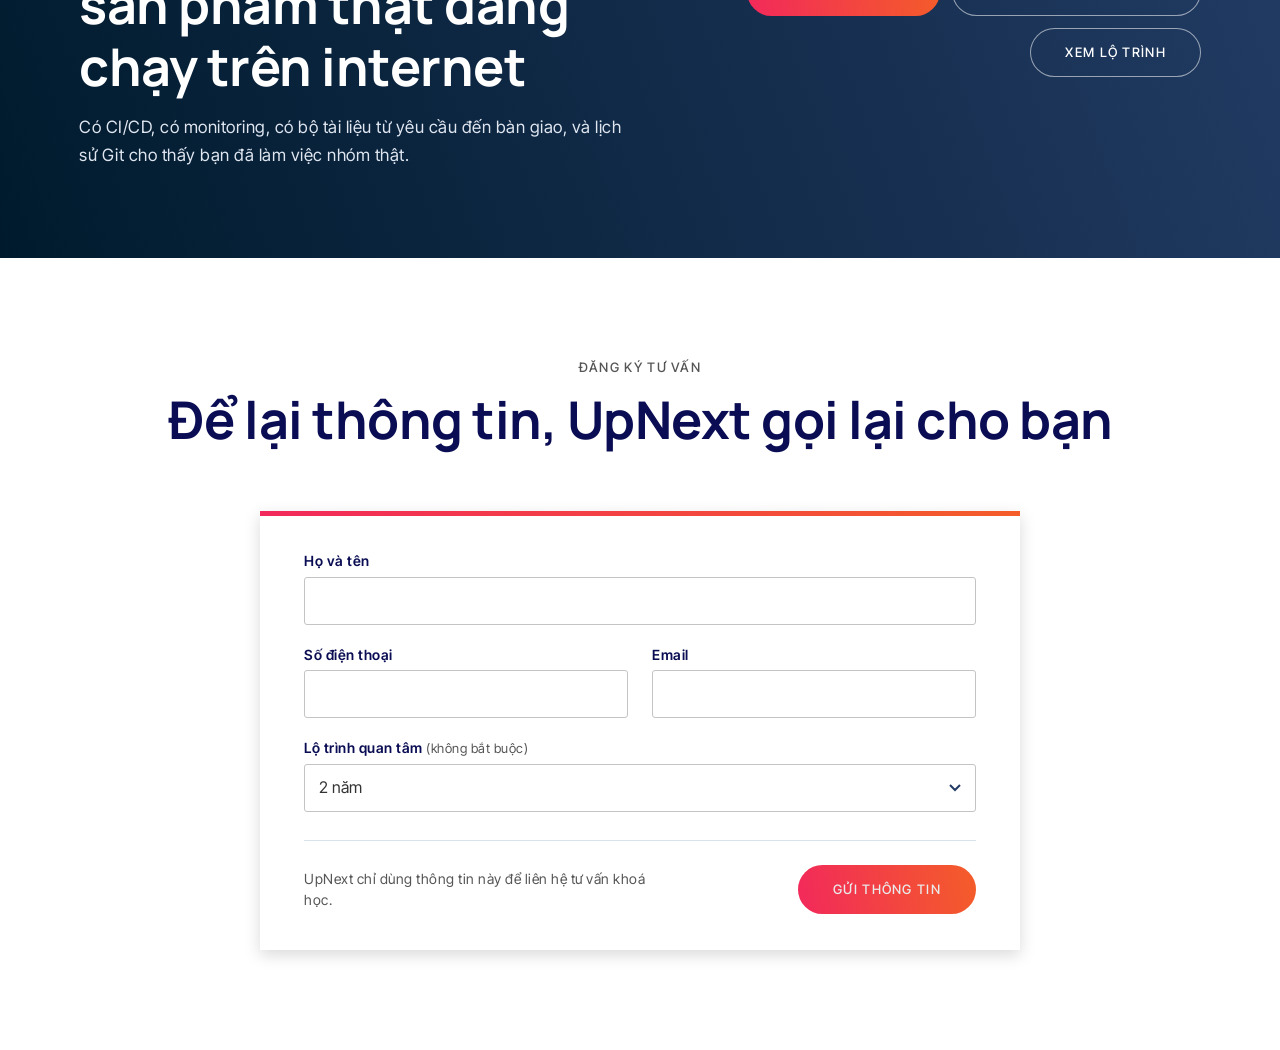
==== commit 3596f5b8: "refactor(site): drop admission steps and route comparison sections Removes the "Bốn bước để vào lớp"" ====
--- a/public/index.html
+++ b/public/index.html
@@ -352,7 +352,7 @@
 </div></div>
 
 <nav class="main" aria-label="Mục lục khoá 2 tháng"><div class="wrap">
-  <div class="nav-scroll"><a href="#k2-tong-quan">Tổng quan</a><a href="#k2-dau-vao">Đầu vào</a><a href="#mod-b">8 tuần thực hành</a><a href="#mod-b-dau-ra">Đầu ra</a><a href="#tuyen-sinh">Tuyển sinh</a></div>
+  <div class="nav-scroll"><a href="#k2-tong-quan">Tổng quan</a><a href="#k2-dau-vao">Đầu vào</a><a href="#mod-b">8 tuần thực hành</a><a href="#mod-b-dau-ra">Đầu ra</a></div>
   <a class="btn-outline" href="#k2-dau-vao">Điều kiện đầu vào</a>
 </div></nav>
 
@@ -442,7 +442,7 @@
 </div></div>
 
 <nav class="main" aria-label="Mục lục khoá 6 tháng"><div class="wrap">
-  <div class="nav-scroll"><a href="#k6-tong-quan">Tổng quan</a><a href="#k6-dau-vao">Đầu vào</a><a href="#mod-a">Nền tảng</a><a href="#mod-b">Thực hành</a><a href="#mod-b-dau-ra">Đầu ra</a><a href="#tuyen-sinh">Tuyển sinh</a></div>
+  <div class="nav-scroll"><a href="#k6-tong-quan">Tổng quan</a><a href="#k6-dau-vao">Đầu vào</a><a href="#mod-a">Nền tảng</a><a href="#mod-b">Thực hành</a><a href="#mod-b-dau-ra">Đầu ra</a></div>
   <a class="btn-outline" href="#k6-dau-vao">Điều kiện đầu vào</a>
 </div></nav>
 
@@ -547,7 +547,7 @@
 </div></div>
 
 <nav class="main" aria-label="Mục lục khoá 12 tháng"><div class="wrap">
-  <div class="nav-scroll"><a href="#k12-tong-quan">Tổng quan</a><a href="#k12-dau-vao">Đầu vào</a><a href="#mod-a">Nền tảng</a><a href="#mod-b">Thực hành</a><a href="#mod-c">Từ yêu cầu đến sản phẩm thật</a><a href="#mod-c-dau-ra">Đầu ra</a><a href="#tuyen-sinh">Tuyển sinh</a></div>
+  <div class="nav-scroll"><a href="#k12-tong-quan">Tổng quan</a><a href="#k12-dau-vao">Đầu vào</a><a href="#mod-a">Nền tảng</a><a href="#mod-b">Thực hành</a><a href="#mod-c">Từ yêu cầu đến sản phẩm thật</a><a href="#mod-c-dau-ra">Đầu ra</a></div>
   <a class="btn-outline" href="#k12-dau-vao">Điều kiện đầu vào</a>
 </div></nav>
 
@@ -657,31 +657,9 @@
 </div>
 
 <!-- ===== Dùng chung cho mọi lộ trình ===== -->
-<section id="so-sanh"><div class="wrap">
-  <header class="sec-head reveal"><p class="eyebrow">So sánh 4 lộ trình</p><h2>Chọn lộ trình theo trình độ hiện tại</h2><p class="sub">Khoá dài đã bao gồm khoá ngắn hơn: khoá 6 tháng có trọn khoá 2 tháng, khoá 12 tháng có trọn khoá 6 tháng.</p></header>
-  <div class="tbl reveal"><table>
-    <thead><tr><th>Lộ trình</th><th>Thời lượng</th><th>Giờ cùng mentor</th><th>Đầu vào</th><th>Đầu ra</th></tr></thead>
-    <tbody>
-      <tr><td data-label="Lộ trình"><a href="/2-thang" data-view="v-2t">Khoá 2 tháng</a></td><td data-label="Thời lượng">8 tuần</td><td data-label="Giờ mentor">40 giờ</td><td data-label="Đầu vào">Đã biết 1 ngôn ngữ, SQL cơ bản, Git</td><td data-label="Đầu ra">1 sản phẩm web chạy trên môi trường demo</td></tr>
-      <tr><td data-label="Lộ trình"><a href="/6-thang" data-view="v-6t">Khoá 6 tháng</a></td><td data-label="Thời lượng">6 tháng</td><td data-label="Giờ mentor">120 giờ</td><td data-label="Đầu vào">Đã học lập trình cơ bản</td><td data-label="Đầu ra">Nền tảng vững + 1 sản phẩm web chạy trên môi trường demo</td></tr>
-      <tr><td data-label="Lộ trình"><a href="/12-thang" data-view="v-12t">Khoá 12 tháng</a></td><td data-label="Thời lượng">12 tháng</td><td data-label="Giờ mentor">240 giờ</td><td data-label="Đầu vào">Đã học lập trình cơ bản, cam kết 12 tháng</td><td data-label="Đầu ra">Sản phẩm chạy thật (production), có bộ tài liệu từ yêu cầu đến bàn giao</td></tr>
-      <tr><td data-label="Lộ trình"><a href="/" data-view="v-2y">Lộ trình 2 năm</a></td><td data-label="Thời lượng">24 tháng</td><td data-label="Giờ mentor">Theo chương trình nội bộ</td><td data-label="Đầu vào">Học từ nền tảng</td><td data-label="Đầu ra">Dự án team chạy trên internet, có CI/CD, monitoring</td></tr>
-    </tbody></table></div>
-</div></section>
-
-<section id="tuyen-sinh" class="band"><div class="wrap">
-  <header class="sec-head reveal"><p class="eyebrow">Quy trình tuyển sinh khoá ngắn</p><h2>Bốn bước để vào lớp</h2></header>
-  <div class="grid4">
-    <article class="card step reveal"><span class="n">1</span><h3>Chọn lộ trình</h3><p>So điều kiện đầu vào của từng khoá với trình độ hiện tại và số giờ bạn dành được mỗi tuần.</p></article>
-    <article class="card step reveal"><span class="n">2</span><h3>Làm bài kiểm tra</h3><p>Làm bài kiểm tra đầu vào của khoá đã chọn. Người đã đi làm muốn vào thẳng module C làm bài đánh giá riêng.</p></article>
-    <article class="card step reveal"><span class="n">3</span><h3>Phỏng vấn với mentor</h3><p>Giải thích bài mình đã nộp. Bài nhờ AI làm mà không giải thích được thì không đạt.</p></article>
-    <article class="card step reveal"><span class="n">4</span><h3>Xếp nhóm</h3><p>Đạt yêu cầu thì được xếp vào nhóm 4–5 học viên cùng 1 mentor và nhận lịch luyện tập.</p></article>
-  </div>
-</div></section>
-
 <!-- action: URL của Google Apps Script web app (xem apps-script/dang-ky.gs). Sửa script thì tạo phiên bản mới trên cùng tác vụ triển khai để giữ URL này. -->
-<section id="dang-ky" class="tint"><div class="wrap">
-  <header class="sec-head reveal"><p class="eyebrow">Đăng ký tư vấn</p><h2>Để lại thông tin, UpNext gọi lại cho bạn</h2><p class="sub">Điền tên, số điện thoại và email. UpNext sẽ liên hệ để giúp bạn chọn lộ trình và hướng dẫn bước tiếp theo.</p></header>
+<section id="dang-ky"><div class="wrap">
+  <header class="sec-head reveal"><p class="eyebrow">Đăng ký tư vấn</p><h2>Để lại thông tin, UpNext gọi lại cho bạn</h2></header>
   <form class="reg reveal" id="dang-ky-form" action="https://script.google.com/macros/s/AKfycby2cdnqF65U1T0ifGDfx0nRuXIdLzBHGfaeH9Y61oKA_DxmoIohHbIR3AgufV3BF66t/exec" method="post" accept-charset="utf-8">
     <div class="reg-grid">
       <div class="field full">
--- a/public/assets/site.css
+++ b/public/assets/site.css
@@ -227,10 +227,6 @@
 .pattern .k{font-size:12px;letter-spacing:1.3px;text-transform:uppercase;font-weight:600;color:var(--accent-crimson)}
 .pattern p{font-size:15px;line-height:1.6}
 .pattern p b{color:var(--navy-900)}
-.step{display:grid;gap:10px;align-content:start;padding:28px var(--space-5)}
-.step .n{font-size:40px;line-height:1;font-weight:600;color:var(--navy-900);font-variant-numeric:tabular-nums}
-.step:last-child .n{background:var(--gradient-accent);-webkit-background-clip:text;background-clip:text;color:transparent}
-.step p{font-size:15px;line-height:1.6}
 td a{color:var(--navy-700);font-weight:600}
 /* value section: white panel lifted over the hero, framed as "from -> to" shifts */
 .value-sec{padding-top:0;background:var(--surface-blue-50)}
